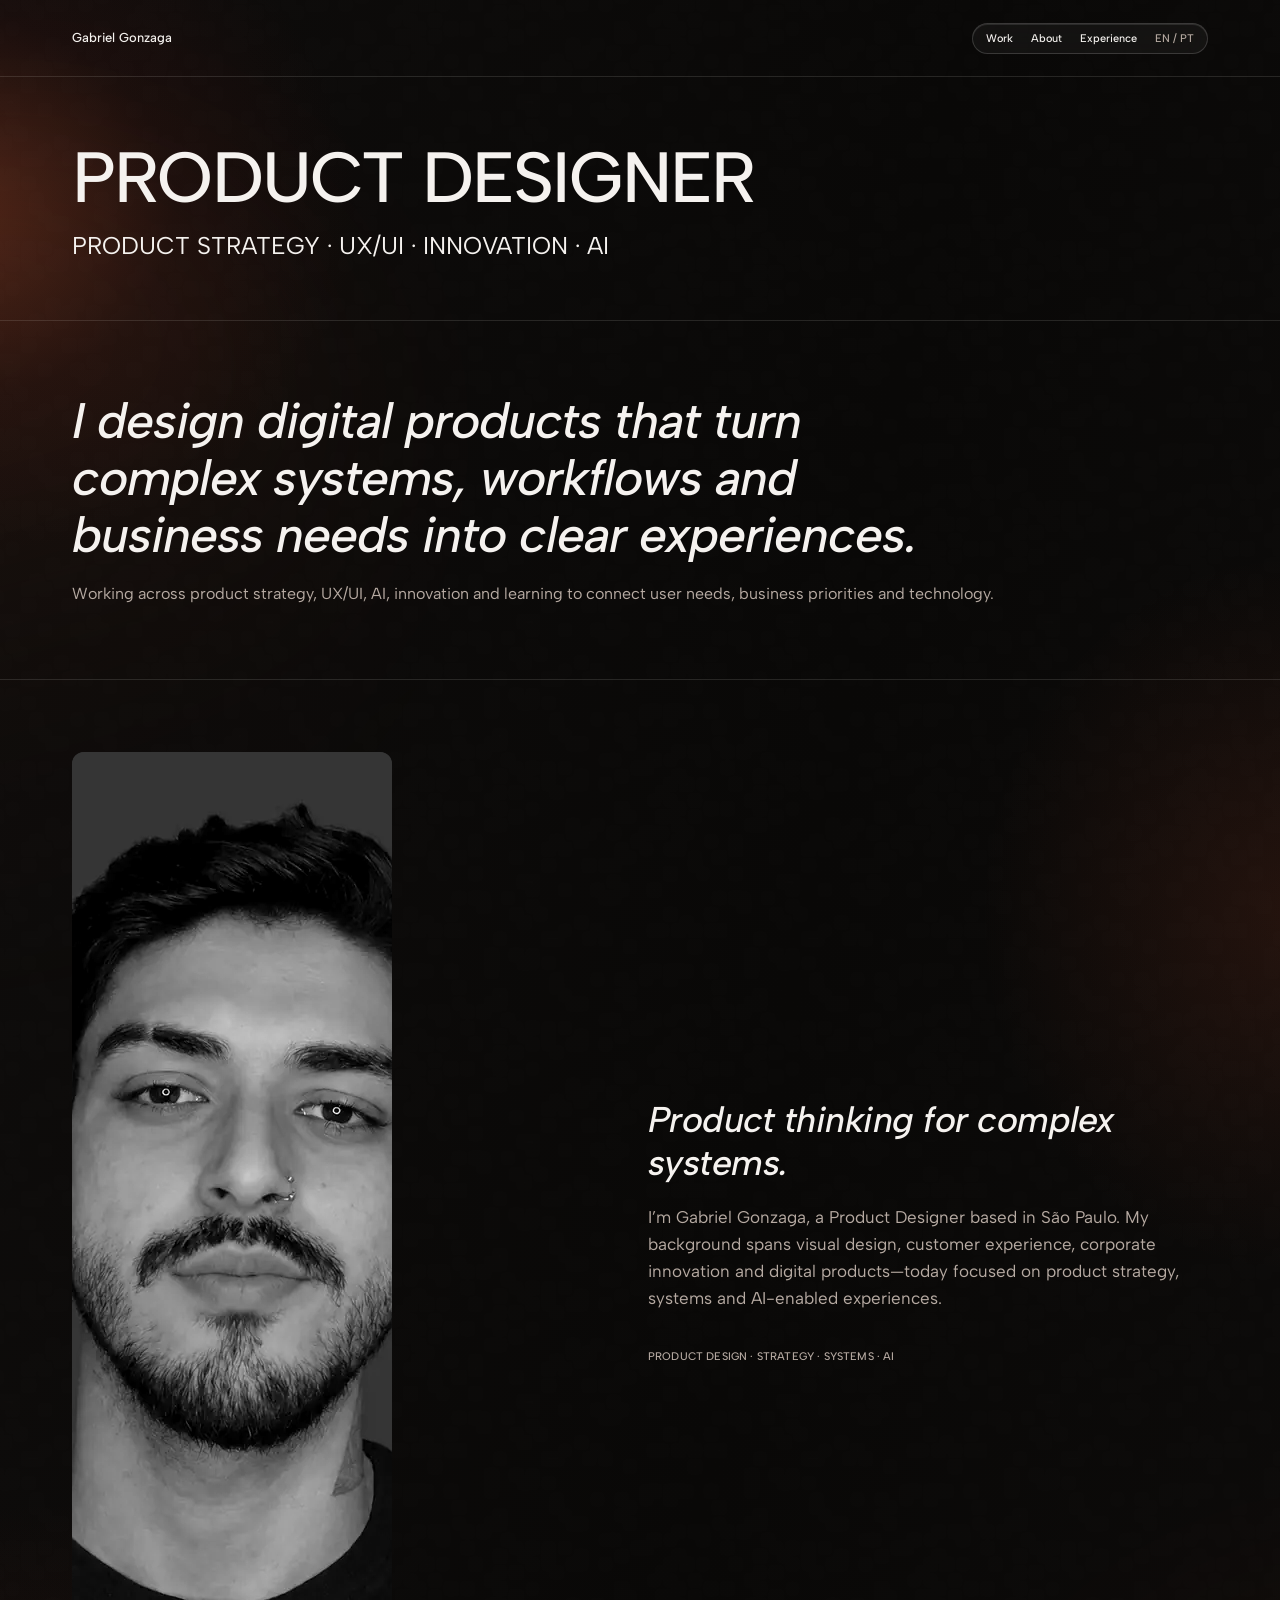
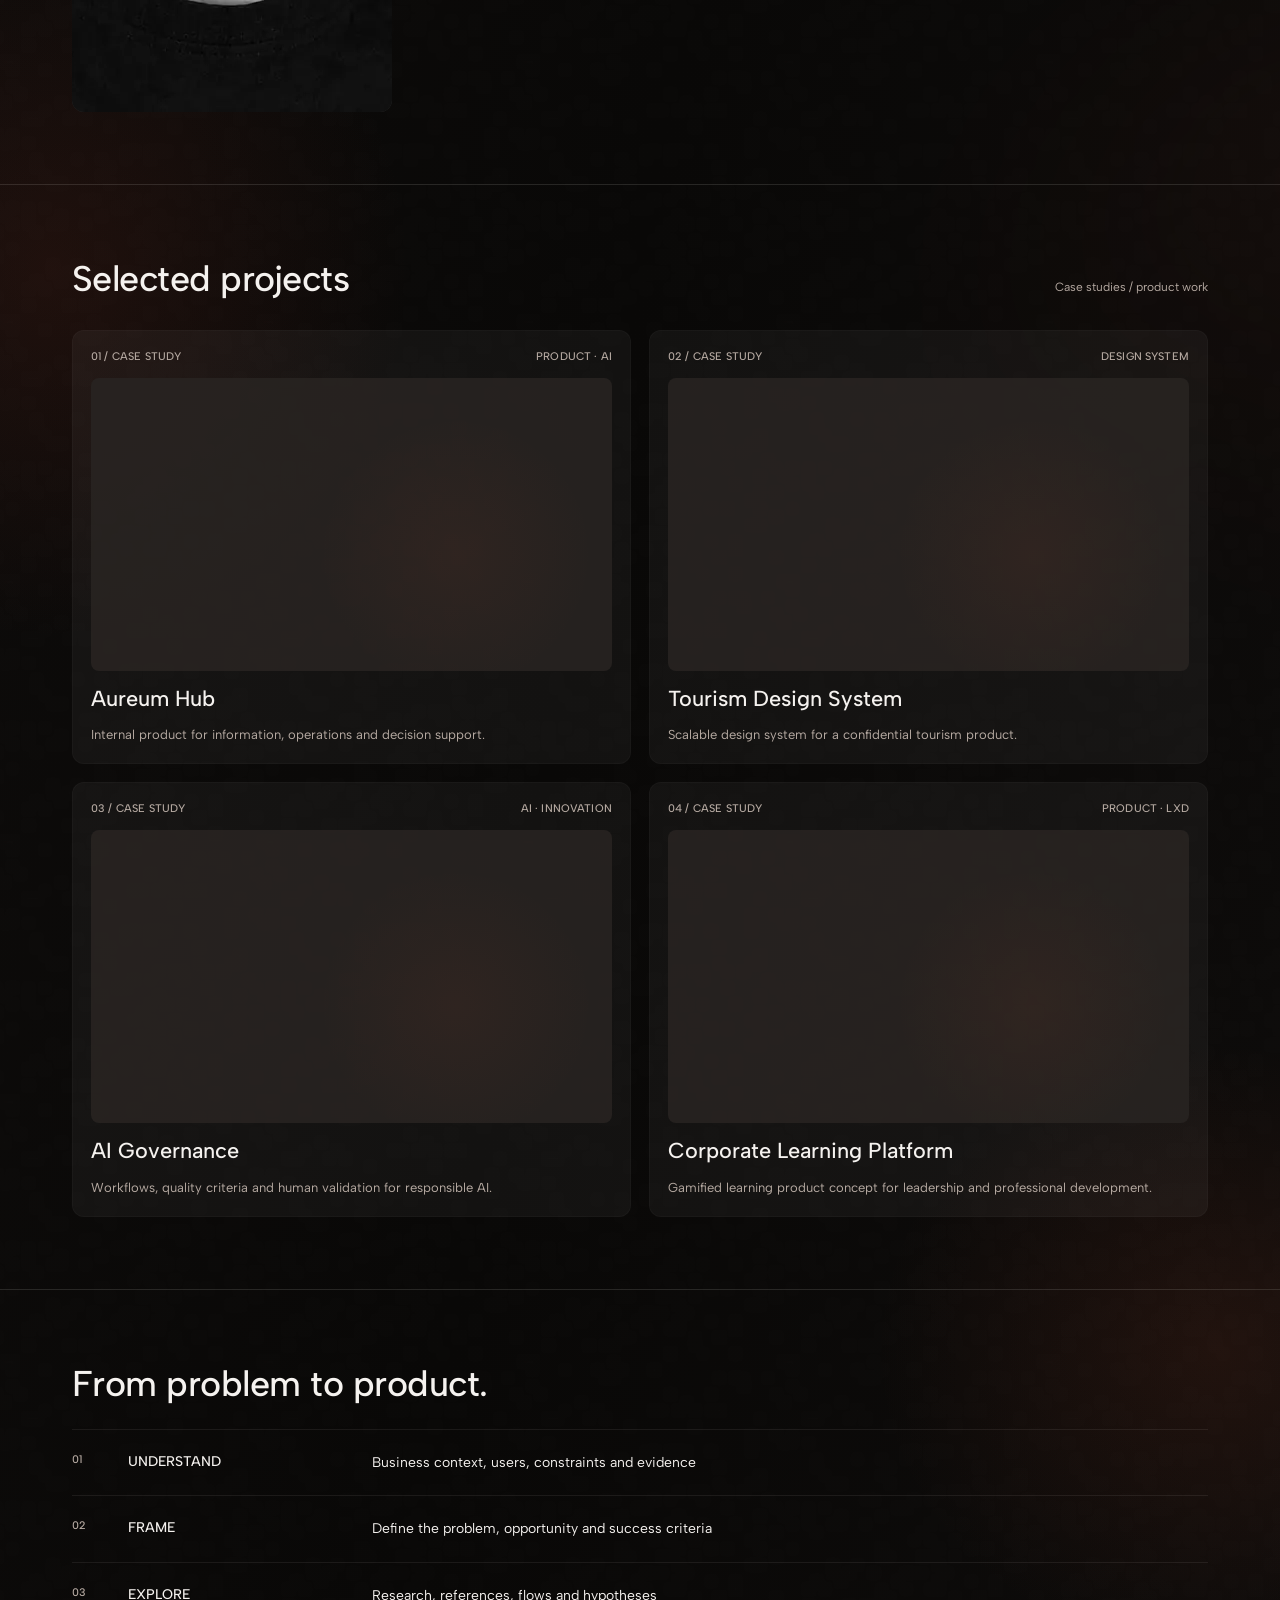
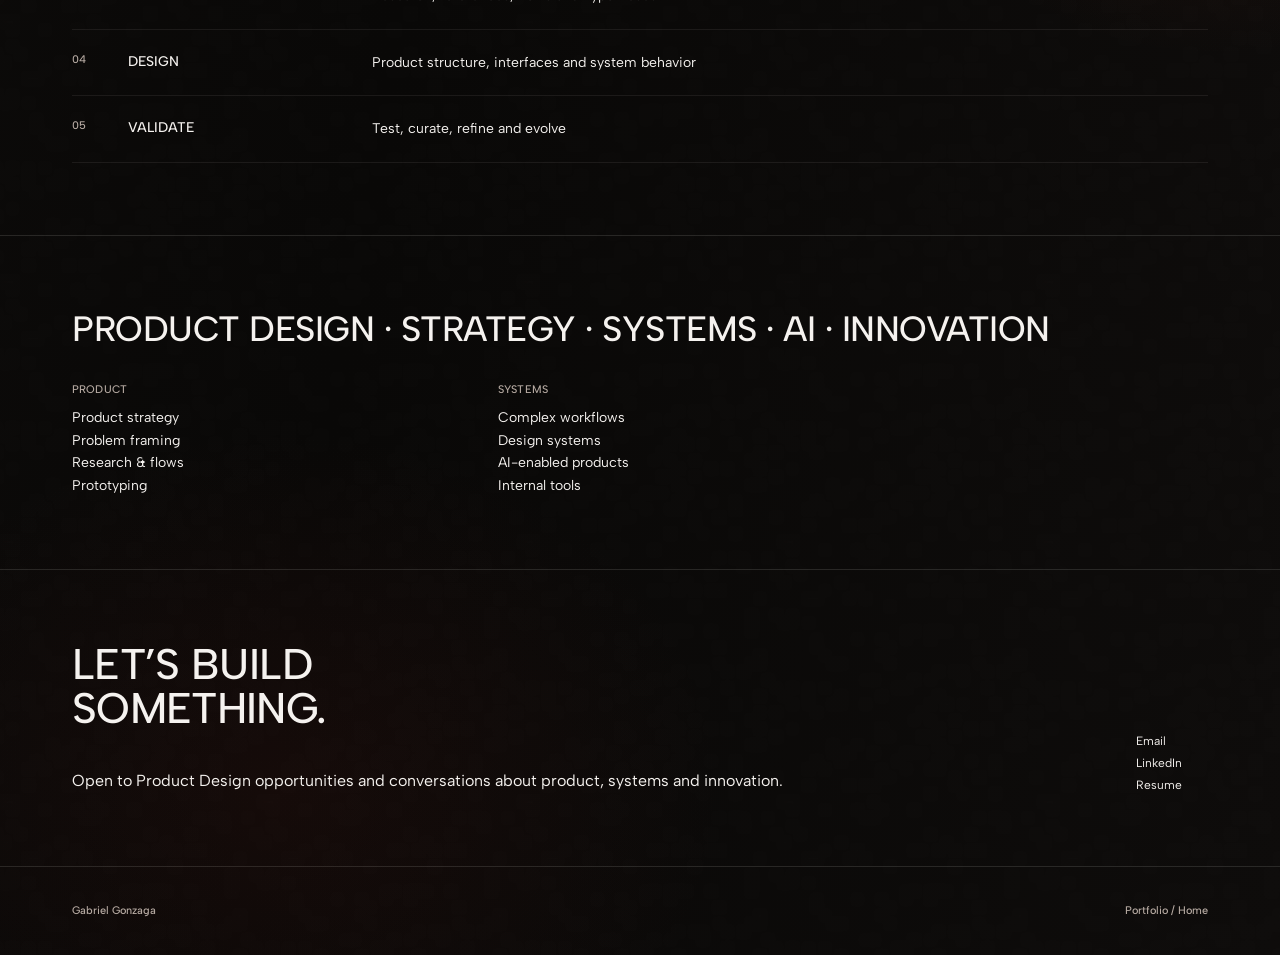
==== index.html @ e4f042c2 "fix: use canonical portrait asset on home" ====
<!doctype html>
<html lang="en">
<head>
  <meta charset="utf-8">
  <meta name="viewport" content="width=device-width, initial-scale=1">
  <meta name="description" content="Gabriel Gonzaga — Product Designer focused on product strategy, complex systems, AI-enabled experiences and innovation.">
  <meta name="theme-color" content="#171412">
  <title>Gabriel Gonzaga — Product Designer</title>
  <link rel="stylesheet" href="assets/styles.css">
  <script src="assets/main.js" defer></script>
</head>
<body data-root="./" data-page="Home">
<a class="skip-link" href="#main">Skip to content</a>
<div class="page" data-atmosphere="home">
  <div class="atmosphere" aria-hidden="true"></div>
  <div data-site-header></div>
  <main id="main">
    <section class="section">
      <div class="section-inner hero">
        <h1 class="display">PRODUCT DESIGNER</h1>
        <p class="hero-subtitle">PRODUCT STRATEGY · UX/UI · INNOVATION · AI</p>
      </div>
    </section>
    <section class="section">
      <div class="section-inner">
        <p class="statement">I design digital products that turn complex systems, workflows and business needs into clear experiences.</p>
        <p class="statement-support">Working across product strategy, UX/UI, AI, innovation and learning to connect user needs, business priorities and technology.</p>
      </div>
    </section>
    <section class="section">
      <div class="section-inner profile-grid">
        <img class="profile-photo" src="assets/portrait.webp" alt="Portrait of Gabriel Gonzaga" width="960" height="960" loading="lazy" decoding="async">
        <div class="profile-copy">
          <h2 class="section-title italic">Product thinking for complex systems.</h2>
          <p class="body-large">I’m Gabriel Gonzaga, a Product Designer based in São Paulo. My background spans visual design, customer experience, corporate innovation and digital products—today focused on product strategy, systems and AI-enabled experiences.</p>
          <p class="label-line">PRODUCT DESIGN · STRATEGY · SYSTEMS · AI</p>
        </div>
      </div>
    </section>
    <section class="section">
      <div class="section-inner">
        <div class="section-heading-row">
          <h2 class="section-title">Selected projects</h2>
          <span class="section-note">Case studies / product work</span>
        </div>
        <div class="project-grid">
          <a class="project-card" href="work/aureum-hub/">
            <div class="card-top"><span class="card-meta">01 / CASE STUDY</span><span class="card-meta">PRODUCT · AI</span></div>
            <div class="project-visual" aria-hidden="true"></div>
            <h3>Aureum Hub</h3><p>Internal product for information, operations and decision support.</p>
          </a>
          <article class="project-card">
            <div class="card-top"><span class="card-meta">02 / CASE STUDY</span><span class="card-meta">DESIGN SYSTEM</span></div>
            <div class="project-visual" aria-hidden="true"></div>
            <h3>Tourism Design System</h3><p>Scalable design system for a confidential tourism product.</p>
          </article>
          <article class="project-card">
            <div class="card-top"><span class="card-meta">03 / CASE STUDY</span><span class="card-meta">AI · INNOVATION</span></div>
            <div class="project-visual" aria-hidden="true"></div>
            <h3>AI Governance</h3><p>Workflows, quality criteria and human validation for responsible AI.</p>
          </article>
          <article class="project-card">
            <div class="card-top"><span class="card-meta">04 / CASE STUDY</span><span class="card-meta">PRODUCT · LXD</span></div>
            <div class="project-visual" aria-hidden="true"></div>
            <h3>Corporate Learning Platform</h3><p>Gamified learning product concept for leadership and professional development.</p>
          </article>
        </div>
      </div>
    </section>
    <section class="section">
      <div class="section-inner">
        <h2 class="section-title">From problem to product.</h2>
        <div class="process-list">
          <div class="process-row"><span class="step-number">01</span><strong class="step-title">UNDERSTAND</strong><span class="step-copy">Business context, users, constraints and evidence</span></div>
          <div class="process-row"><span class="step-number">02</span><strong class="step-title">FRAME</strong><span class="step-copy">Define the problem, opportunity and success criteria</span></div>
          <div class="process-row"><span class="step-number">03</span><strong class="step-title">EXPLORE</strong><span class="step-copy">Research, references, flows and hypotheses</span></div>
          <div class="process-row"><span class="step-number">04</span><strong class="step-title">DESIGN</strong><span class="step-copy">Product structure, interfaces and system behavior</span></div>
          <div class="process-row"><span class="step-number">05</span><strong class="step-title">VALIDATE</strong><span class="step-copy">Test, curate, refine and evolve</span></div>
        </div>
      </div>
    </section>
    <section class="section">
      <div class="section-inner">
        <h2 class="capability-title">PRODUCT DESIGN · STRATEGY · SYSTEMS · AI · INNOVATION</h2>
        <div class="capabilities simple" style="margin-top:32px">
          <div><div class="cap-label">PRODUCT</div><ul class="capability-list"><li>Product strategy</li><li>Problem framing</li><li>Research & flows</li><li>Prototyping</li></ul></div>
          <div><div class="cap-label">SYSTEMS</div><ul class="capability-list"><li>Complex workflows</li><li>Design systems</li><li>AI-enabled products</li><li>Internal tools</li></ul></div>
        </div>
      </div>
    </section>
    <section class="section">
      <div class="section-inner contact-grid">
        <div><h2 class="contact-title">LET’S BUILD<br>SOMETHING.</h2><p class="contact-copy">Open to Product Design opportunities and conversations about product, systems and innovation.</p></div>
        <div class="contact-links" aria-label="Contact links pending final URLs"><span class="pending-link">Email</span><span class="pending-link">LinkedIn</span><span class="pending-link">Resume</span></div>
      </div>
    </section>
  </main>
  <div data-site-footer></div>
</div>
</body>
</html>
---- assets/styles.css ----
@import url('https://fonts.googleapis.com/css2?family=Albert+Sans:ital,wght@0,400;0,500;1,500&display=swap');

:root {
  color-scheme: dark;
  --bg: #0d0b0a;
  --bg-soft: #171412;
  --surface: rgba(248,248,248,.045);
  --surface-strong: #211e1c;
  --text: #f5f2ef;
  --muted: #b6aaa2;
  --muted-soft: #91877f;
  --line: rgba(245,242,239,.12);
  --line-soft: rgba(245,242,239,.075);
  --glass-fill: rgba(248,248,248,.055);
  --glass-border: rgba(255,255,255,.16);
  --copper: #d95832;
  --copper-deep: #6a2019;
  --orange: #ff7a3d;
  --content: 1296px;
  --gutter: 72px;
  --section: 72px;
  --header-height: 76px;
  --radius-sm: 8px;
  --radius-md: 12px;
  --radius-lg: 16px;
  --radius-xl: 20px;
  --display: clamp(56px,5.55vw,80px);
  --case-title: clamp(48px,4.45vw,64px);
  --h2: clamp(34px,2.8vw,40px);
  --h3: clamp(21px,1.7vw,24px);
  --statement: clamp(40px,3.9vw,56px);
  --lead: clamp(18px,1.55vw,22px);
  --body-lg: clamp(17px,1.3vw,18px);
  --body: 16px;
  --shadow-glass: 0 14px 42px -24px rgba(0,0,0,.72), inset 0 1px 0 rgba(255,255,255,.10);
}

* { box-sizing: border-box; }
html { scroll-behavior: smooth; background: var(--bg); scrollbar-width: thin; scrollbar-color: rgba(182,170,162,.42) #0b0908; }
*::-webkit-scrollbar { width: 9px; height: 9px; }
*::-webkit-scrollbar-track { background: #0b0908; }
*::-webkit-scrollbar-thumb { background: rgba(182,170,162,.34); border: 2px solid #0b0908; border-radius: 999px; }
*::-webkit-scrollbar-thumb:hover { background: rgba(245,242,239,.50); }
body { margin: 0; min-width: 320px; background: var(--bg); color: var(--text); font-family: 'Albert Sans', Inter, ui-sans-serif, system-ui, -apple-system, BlinkMacSystemFont, 'Segoe UI', sans-serif; font-size: var(--body); line-height: 1.55; -webkit-font-smoothing: antialiased; text-rendering: optimizeLegibility; }
body.menu-open { overflow: hidden; }
a { color: inherit; text-decoration: none; }
button, input { font: inherit; }
button { color: inherit; }
img { display: block; max-width: 100%; }
p, h1, h2, h3, h4, ul { margin: 0; }
:focus-visible { outline: 2px solid var(--orange); outline-offset: 4px; }
::selection { background: rgba(255,122,61,.26); color: var(--text); }
[hidden] { display: none !important; }

.page { position: relative; min-height: 100vh; overflow: clip; isolation: isolate; background: linear-gradient(180deg,rgba(18,14,12,.14),rgba(8,7,6,.04)); }
.page::after { content: ''; position: absolute; inset: 0; z-index: -1; pointer-events: none; background: url('./micro-grain.png') repeat; background-size: 260px 260px; opacity: .035; mix-blend-mode: screen; }
.atmosphere { position: absolute; inset: 0; z-index: -2; pointer-events: none; overflow: hidden; background:
  radial-gradient(ellipse 42% 11% at -4% 5%, rgba(217,88,50,.30), rgba(106,32,25,.13) 42%, transparent 76%),
  radial-gradient(ellipse 34% 12% at 101% 22%, rgba(217,88,50,.12), transparent 72%),
  radial-gradient(ellipse 38% 12% at 4% 45%, rgba(166,59,38,.13), transparent 74%),
  radial-gradient(ellipse 36% 10% at 95% 71%, rgba(217,88,50,.10), transparent 74%),
  radial-gradient(ellipse 44% 11% at 22% 96%, rgba(106,32,25,.13), transparent 78%),
  linear-gradient(100deg,#0e0c0b 0%,#090807 48%,#0e0c0b 100%); }
.atmosphere::before, .atmosphere::after { content: ''; position: absolute; width: min(58vw,860px); height: 820px; border-radius: 58% 42% 64% 36% / 42% 54% 46% 58%; filter: blur(110px); opacity: .30; }
.atmosphere::before { left: -30vw; top: 4%; transform: rotate(20deg); background: linear-gradient(145deg,rgba(255,122,61,.38),rgba(106,32,25,.04) 66%); }
.atmosphere::after { right: -34vw; top: 39%; transform: rotate(-16deg); background: linear-gradient(215deg,rgba(217,88,50,.24),rgba(106,32,25,0) 68%); }
.page[data-atmosphere='work'] .atmosphere { background:
  radial-gradient(ellipse 44% 10% at -5% 4%, rgba(217,88,50,.30), transparent 74%),
  radial-gradient(ellipse 38% 11% at 100% 39%, rgba(217,88,50,.12), transparent 75%),
  radial-gradient(ellipse 35% 9% at 5% 72%, rgba(106,32,25,.14), transparent 75%),
  linear-gradient(100deg,#0f0d0c,#090807 49%,#0e0c0b); }
.page[data-atmosphere='case'] .atmosphere { background:
  radial-gradient(ellipse 46% 9% at -4% 3%, rgba(217,88,50,.31), transparent 72%),
  radial-gradient(ellipse 36% 12% at 94% 28%, rgba(255,122,61,.12), transparent 73%),
  radial-gradient(ellipse 44% 10% at 3% 67%, rgba(106,32,25,.12), transparent 76%),
  linear-gradient(100deg,#0f0c0a,#080706 50%,#0e0c0b); }
.page[data-atmosphere='about'] .atmosphere { background:
  radial-gradient(ellipse 42% 12% at -4% 6%, rgba(217,88,50,.25), transparent 72%),
  radial-gradient(ellipse 42% 14% at 100% 47%, rgba(106,32,25,.12), transparent 75%),
  linear-gradient(100deg,#0f0d0b,#090807 51%,#0e0c0b); }
.page[data-atmosphere='experience'] .atmosphere { background:
  radial-gradient(ellipse 40% 12% at -5% 7%, rgba(217,88,50,.22), transparent 74%),
  radial-gradient(ellipse 36% 12% at 100% 58%, rgba(106,32,25,.11), transparent 76%),
  linear-gradient(100deg,#0e0c0b,#090807 50%,#0e0c0b); }

.skip-link { position: fixed; left: 16px; top: 12px; z-index: 100; padding: 10px 14px; background: var(--text); color: var(--bg); border-radius: 8px; transform: translateY(-150%); }
.skip-link:focus { transform: none; }
.site-header, .site-footer { position: relative; z-index: 20; }
.site-header { min-height: var(--header-height); border-bottom: 1px solid var(--line); }
.header-inner, .footer-inner { width: min(calc(100% - (var(--gutter) * 2)), var(--content)); min-height: inherit; margin-inline: auto; display: flex; align-items: center; justify-content: space-between; gap: 24px; }
.brand { font-size: 13px; line-height: 18px; font-weight: 500; white-space: nowrap; }
.footer-label { color: var(--muted); font-size: 11px; line-height: 16px; font-weight: 500; white-space: nowrap; }
.desktop-nav { display: flex; align-items: center; gap: 18px; padding: 7px 13px; border: 1px solid var(--glass-border); border-radius: 18px; background: rgba(248,248,248,.045); backdrop-filter: blur(18px); -webkit-backdrop-filter: blur(18px); box-shadow: var(--shadow-glass); }
.desktop-nav a, .desktop-nav span { font-size: 11px; line-height: 15px; font-weight: 500; }
.desktop-nav a { transition: opacity .18s ease; }
.desktop-nav a:hover { opacity: .66; }
.locale { color: var(--muted); cursor: default; }
.mobile-menu-button, .mobile-panel { display: none; }

.section { position: relative; border-bottom: 1px solid var(--line); }
.section-inner { width: min(calc(100% - (var(--gutter) * 2)), var(--content)); margin-inline: auto; padding-block: var(--section); }
.section-inner.compact { padding-block: 56px; }
.hero { padding-top: 64px; padding-bottom: 58px; }
.kicker, .eyebrow, .meta-label, .card-meta, .cap-label, .step-number, .work-index { color: var(--muted); font-size: 11px; line-height: 15px; font-weight: 500; text-transform: uppercase; letter-spacing: .015em; }
.eyebrow { font-size: 12px; line-height: 16px; }
.display, .page-title { font-size: var(--display); line-height: 1.05; font-weight: 500; letter-spacing: -.025em; }
.case-title { font-size: var(--case-title); line-height: 1.1; font-weight: 500; letter-spacing: -.018em; }
.hero-subtitle { margin-top: 14px; font-size: clamp(18px,1.9vw,28px); line-height: 1.34; font-weight: 400; }
.hero-copy { margin-top: 14px; max-width: 1000px; color: var(--muted); font-size: var(--lead); line-height: 1.5; }
.statement { max-width: 1120px; font-size: var(--statement); line-height: 1.14; font-weight: 500; font-style: italic; letter-spacing: -.02em; text-wrap: balance; }
.statement-support { margin-top: 18px; max-width: 1040px; color: var(--muted); font-size: 16px; line-height: 1.55; }
.section-title { font-size: var(--h2); line-height: 1.2; font-weight: 500; letter-spacing: -.014em; }
.section-title.italic { font-style: italic; }
.body-large { color: var(--muted); font-size: var(--body-lg); line-height: 1.58; }
.muted { color: var(--muted); }
.label-line { margin-top: 18px; color: var(--muted); font-size: 11px; line-height: 16px; font-weight: 500; text-transform: uppercase; letter-spacing: .015em; }

.profile-grid { display: grid; grid-template-columns: 320px minmax(0,560px); justify-content: space-between; gap: 64px; align-items: center; }
.profile-photo { width: 320px; max-width: 100%; aspect-ratio: 6 / 7; object-fit: cover; object-position: 50% 42%; border-radius: 12px; filter: grayscale(1) contrast(1.025); background: #303034; }
.profile-copy { display: grid; gap: 20px; max-width: 560px; }
.profile-name { font-size: var(--h2); line-height: 1.2; font-weight: 500; }
.profile-role { font-size: var(--lead); line-height: 1.45; }

.section-heading-row { display: flex; align-items: baseline; justify-content: space-between; gap: 24px; margin-bottom: 30px; }
.section-note { color: var(--muted); font-size: 12px; line-height: 16px; }
.project-grid { display: grid; grid-template-columns: repeat(2,minmax(0,1fr)); gap: 18px; }
.project-card { min-width: 0; padding: 18px; border-radius: 12px; background: rgba(248,248,248,.042); border: 1px solid rgba(255,255,255,.025); display: flex; flex-direction: column; gap: 13px; }
a.project-card { transition: background .18s ease,border-color .18s ease,transform .18s ease; }
a.project-card:hover { transform: translateY(-2px); border-color: rgba(255,255,255,.08); background: rgba(248,248,248,.055); }
.card-top { display: flex; justify-content: space-between; gap: 16px; min-height: 16px; }
.project-visual { aspect-ratio: 16 / 9; border-radius: 8px; background: rgba(40,36,33,.88); position: relative; overflow: hidden; }
.project-visual::after { content: ''; position: absolute; inset: 0; background: radial-gradient(circle at 70% 60%,rgba(217,88,50,.055),transparent 34%); }
.project-card h3 { font-size: var(--h3); line-height: 1.3; font-weight: 500; }
.project-card p { color: var(--muted); font-size: 13px; line-height: 1.55; }

.process-list { margin-top: 24px; border-top: 1px solid var(--line-soft); }
.process-row { display: grid; grid-template-columns: 32px 220px minmax(0,1fr); gap: 24px; align-items: start; padding: 22px 0; border-bottom: 1px solid var(--line-soft); }
.step-title { font-size: 14px; line-height: 20px; font-weight: 500; text-transform: uppercase; }
.step-copy { color: var(--text); font-size: 14px; line-height: 1.55; }

.capability-title { max-width: 1040px; font-size: clamp(28px,2.75vw,40px); line-height: 1.2; font-weight: 500; text-transform: uppercase; letter-spacing: -.014em; }
.capabilities { display: grid; grid-template-columns: repeat(3,minmax(0,1fr)); gap: 32px; padding: 24px; border-radius: 12px; background: rgba(248,248,248,.045); }
.capabilities.simple { grid-template-columns: repeat(2,minmax(0,1fr)); max-width: 820px; padding: 0; background: transparent; }
.capability-list { margin-top: 10px; list-style: none; padding: 0; color: var(--text); font-size: 14px; line-height: 1.6; }

.contact-grid { display: grid; grid-template-columns: minmax(0,1fr) auto; gap: 48px; align-items: end; }
.contact-title { max-width: 440px; font-size: clamp(38px,3.35vw,48px); line-height: 1.04; font-weight: 500; text-transform: uppercase; letter-spacing: -.015em; }
.contact-copy { margin-top: 38px; max-width: 850px; font-size: 16px; line-height: 1.55; }
.contact-links { display: grid; gap: 5px; min-width: 72px; font-size: 12px; line-height: 17px; }
.pending-link { color: var(--text); }

.filter-row { display: flex; flex-wrap: wrap; gap: 8px; margin-top: 22px; }
.filter-chip { min-width: 56px; min-height: 44px; padding: 10px 14px; border: 1px solid var(--glass-border); border-radius: 999px; background: rgba(248,248,248,.045); color: var(--text); box-shadow: inset 0 1px 0 rgba(255,255,255,.08); cursor: pointer; font-size: 13px; line-height: 18px; font-weight: 500; transition: background .18s ease,border-color .18s ease; }
.filter-chip[aria-pressed='true'] { background: rgba(217,88,50,.13); border-color: rgba(255,122,61,.34); }
.filter-chip:hover { background: rgba(248,248,248,.075); }

.more-work { margin-top: 4px; }
.work-row { display: grid; grid-template-columns: 44px minmax(220px,1.4fr) minmax(180px,.8fr) 70px; gap: 24px; align-items: center; padding: 22px 0; border-bottom: 1px solid var(--line-soft); }
.work-title { font-size: clamp(18px,1.6vw,22px); line-height: 1.32; font-weight: 500; }
.work-meta, .work-year { color: var(--muted); font-size: 13px; line-height: 18px; }
.work-year { text-align: right; }

.glass { background: rgba(248,248,248,.055); border: 1px solid var(--glass-border); backdrop-filter: blur(18px); -webkit-backdrop-filter: blur(18px); box-shadow: var(--shadow-glass); }
.case-meta { display: grid; grid-template-columns: repeat(4,minmax(0,1fr)); margin-top: 18px; overflow: hidden; border-radius: 16px; }
.case-meta-item { min-width: 0; padding: 12px 16px; border-right: 1px solid rgba(255,255,255,.12); }
.case-meta-item:last-child { border-right: 0; }
.meta-value { margin-top: 7px; font-size: 15px; line-height: 21px; }
.two-columns { display: grid; grid-template-columns: repeat(2,minmax(0,1fr)); gap: 52px; }
.info-block { display: grid; gap: 12px; align-content: start; }
.info-block h3 { font-size: 16px; line-height: 22px; font-weight: 500; }
.info-block p { color: var(--muted); font-size: 16px; line-height: 1.58; }

.product-scene { height: 440px; position: relative; overflow: hidden; border: 1px solid rgba(255,255,255,.07); border-radius: 20px; background: linear-gradient(135deg,rgba(31,27,24,.72),rgba(14,12,11,.78)); }
.product-scene::before { content: ''; position: absolute; inset: 0; background: radial-gradient(circle at 56% 55%,rgba(217,88,50,.15),transparent 29%); }
.product-scene-title { position: absolute; left: 7%; top: 17%; color: rgba(245,242,239,.045); font-size: clamp(80px,13.5vw,196px); line-height: 1; font-weight: 500; white-space: nowrap; }
.product-scene-label { position: absolute; left: 28px; top: 24px; }
.product-device { position: absolute; width: 47%; max-width: 610px; height: 346px; left: 50%; top: 50%; transform: translate(-50%,-50%); padding: 16px; border: 1px solid rgba(255,255,255,.18); border-radius: 28px; background: rgba(10,9,8,.92); box-shadow: 0 26px 48px -18px rgba(0,0,0,.65); }
.product-screen { width: 100%; height: 100%; display: grid; place-items: center; border-radius: 20px; color: rgba(245,242,239,.48); font-size: 12px; background: radial-gradient(circle at 66% 60%,rgba(255,106,26,.20),rgba(200,93,46,.07) 25%,transparent 52%),#211f1e; }
.insight { position: absolute; width: 220px; min-height: 104px; padding: 15px 17px; border-radius: 18px; }
.insight p { margin-top: 9px; color: rgba(245,242,239,.88); font-size: 12px; line-height: 17px; }
.insight.problem { left: 20px; top: 80px; }
.insight.outcome { right: 20px; top: 72px; }
.insight.decision { right: 66px; bottom: 34px; }

.solution-visuals { display: grid; grid-template-columns: repeat(2,minmax(0,1fr)); gap: 18px; margin-top: 24px; }
.solution-placeholder { min-height: 360px; display: grid; place-items: center; border-radius: 8px; background: #211f1e; color: var(--muted); font-size: 12px; line-height: 16px; font-weight: 500; text-transform: uppercase; }
.solution-copy { margin-top: 22px; max-width: 1040px; color: var(--muted); font-size: 16px; line-height: 1.58; }
.next-project { display: grid; gap: 14px; }
.next-project h2 { font-size: var(--h2); line-height: 1.2; font-weight: 500; font-style: italic; }

.principles-panel { margin-top: 28px; display: grid; grid-template-columns: repeat(3,minmax(0,1fr)); overflow: hidden; border: 1px solid rgba(255,255,255,.055); border-radius: 12px; background: rgba(248,248,248,.045); }
.principle { min-height: 236px; padding: 22px; border-right: 1px solid rgba(255,255,255,.065); }
.principle:last-child { border-right: 0; }
.principle h3 { margin-top: 14px; font-size: var(--h3); line-height: 1.32; font-weight: 500; }
.principle p { margin-top: 14px; color: var(--muted); font-size: 15px; line-height: 1.55; }

.timeline { margin-top: 22px; }
.timeline-row { display: grid; grid-template-columns: 190px 390px minmax(0,1fr); gap: 36px; min-height: 188px; padding: 24px 0; align-items: start; border-bottom: 1px solid var(--line-soft); }
.timeline-role h3 { font-size: 22px; line-height: 30px; font-weight: 500; }
.timeline-role p { margin-top: 6px; font-size: 16px; line-height: 23px; }
.timeline-copy { color: var(--muted); font-size: 16px; line-height: 1.58; }
.education-grid { margin-top: 24px; display: grid; grid-template-columns: repeat(2,minmax(0,1fr)); gap: 52px; }
.education-block { display: grid; gap: 14px; }
.education-block h3 { font-size: 16px; line-height: 22px; font-weight: 500; }
.education-block p { color: var(--muted); font-size: 18px; line-height: 1.5; }
.resume-cta { display: grid; gap: 14px; }
.resume-cta h2 { font-size: var(--h2); line-height: 1.2; font-style: italic; font-weight: 500; }
.site-footer { min-height: 88px; }

@media (max-width: 1199px) {
  :root { --gutter: 48px; --section: 64px; --display: 56px; --case-title: 52px; --h2: 34px; --statement: 40px; }
  .profile-grid { grid-template-columns: 300px minmax(0,1fr); gap: 72px; }
  .profile-photo { width: 300px; }
  .timeline-row { grid-template-columns: 160px minmax(260px,.9fr) minmax(0,1.1fr); gap: 28px; }
  .product-device { width: 44%; }
  .insight { width: 168px; }
}

@media (max-width: 767px) {
  :root { --gutter: 20px; --section: 48px; --header-height: 68px; --display: 40px; --case-title: 38px; --h2: 28px; --h3: 20px; --statement: 30px; --lead: 18px; }
  .desktop-nav { display: none; }
  .mobile-menu-button { display: inline-flex; min-width: 60px; min-height: 44px; align-items: center; justify-content: center; padding: 0 14px; border: 1px solid var(--glass-border); border-radius: 18px; background: rgba(248,248,248,.05); backdrop-filter: blur(16px); -webkit-backdrop-filter: blur(16px); box-shadow: var(--shadow-glass); font-size: 12px; line-height: 16px; font-weight: 500; cursor: pointer; }
  .mobile-panel { position: fixed; inset: 68px 0 auto; z-index: 30; padding: 12px 20px 20px; background: rgba(10,9,8,.96); border-bottom: 1px solid var(--line); backdrop-filter: blur(20px); -webkit-backdrop-filter: blur(20px); }
  .mobile-panel[hidden] { display: none; }
  .mobile-panel:not([hidden]) { display: block; }
  .mobile-panel nav { display: grid; }
  .mobile-panel a, .mobile-panel .locale { min-height: 50px; display: flex; align-items: center; border-bottom: 1px solid var(--line-soft); font-size: 16px; }
  .header-inner, .footer-inner, .section-inner { width: min(calc(100% - 40px),var(--content)); }
  .hero { padding-top: 42px; padding-bottom: 44px; }
  .section-inner.compact { padding-block: 44px; }
  .display, .page-title { line-height: 46px; }
  .case-title { line-height: 44px; }
  .hero-subtitle { margin-top: 12px; font-size: 20px; line-height: 1.35; }
  .hero-copy, .statement-support { font-size: 16px; line-height: 1.5; }
  .statement { line-height: 38px; }
  .section-title { line-height: 34px; }
  .section-heading-row { flex-direction: column; align-items: flex-start; gap: 7px; margin-bottom: 24px; }
  .profile-grid { grid-template-columns: 1fr; gap: 28px; justify-content: stretch; }
  .profile-photo { width: min(100%,350px); justify-self: start; aspect-ratio: 6 / 7; }
  .profile-copy { gap: 18px; max-width: 100%; }
  .profile-role { font-size: 18px; }
  .project-grid { grid-template-columns: 1fr; gap: 14px; }
  .project-card { padding: 14px; gap: 12px; }
  .project-card p { font-size: 13px; }
  .card-top { display: grid; justify-content: start; gap: 2px; }
  .process-row { grid-template-columns: 1fr; gap: 7px; padding: 20px 0; }
  .step-title { font-size: 14px; }
  .step-copy { font-size: 14px; line-height: 1.55; }
  .capability-title { font-size: 24px; line-height: 1.25; }
  .capabilities, .capabilities.simple { grid-template-columns: 1fr; gap: 26px; }
  .capabilities { padding: 20px; }
  .capability-list { font-size: 16px; line-height: 1.55; }
  .contact-grid { grid-template-columns: 1fr; gap: 28px; }
  .contact-title { font-size: 36px; line-height: 1.05; }
  .contact-copy { margin-top: 22px; font-size: 16px; }
  .contact-links { font-size: 12px; }
  .filter-row { flex-wrap: wrap; gap: 8px; margin-top: 20px; }
  .filter-chip { min-width: 52px; min-height: 44px; padding: 9px 12px; font-size: 11px; line-height: 15px; }
  .work-row { grid-template-columns: 1fr; gap: 5px; padding: 22px 0; }
  .work-index { margin-bottom: 5px; }
  .work-year { text-align: left; }
  .case-meta { grid-template-columns: 1fr; border-radius: 14px; }
  .case-meta-item { padding: 12px 14px; border-right: 0; border-bottom: 1px solid rgba(255,255,255,.11); }
  .case-meta-item:last-child { border-bottom: 0; }
  .meta-value { font-size: 14px; line-height: 20px; }
  .two-columns { grid-template-columns: 1fr; gap: 24px; }
  .info-block { gap: 10px; }
  .info-block p { font-size: 14px; line-height: 1.6; }
  .product-scene { height: 620px; border-radius: 14px; }
  .product-scene-title { display: none; }
  .product-scene-label { left: 14px; top: 16px; max-width: 220px; }
  .product-device { width: calc(100% - 28px); height: 180px; max-width: none; left: 14px; top: 68px; transform: none; padding: 9px; border-radius: 18px; }
  .product-screen { border-radius: 12px; font-size: 11px; }
  .insight { left: 14px !important; right: auto !important; width: calc(100% - 28px); min-height: 90px; padding: 13px 14px; border-radius: 12px; }
  .insight.problem { top: 276px; }
  .insight.outcome { top: 374px; }
  .insight.decision { top: 472px; bottom: auto; }
  .insight p { margin-top: 7px; font-size: 12px; line-height: 17px; }
  .solution-visuals { grid-template-columns: 1fr; gap: 12px; }
  .solution-placeholder { min-height: 270px; }
  .solution-copy { font-size: 14px; line-height: 1.58; }
  .principles-panel { grid-template-columns: 1fr; margin-top: 24px; }
  .principle { min-height: 0; padding: 20px; border-right: 0; border-bottom: 1px solid rgba(255,255,255,.065); }
  .principle:last-child { border-bottom: 0; }
  .principle p { font-size: 14px; }
  .timeline-row { grid-template-columns: 1fr; min-height: 0; gap: 8px; padding: 24px 0; }
  .timeline-role h3 { font-size: 20px; line-height: 27px; }
  .timeline-role p, .timeline-copy { font-size: 16px; line-height: 1.5; }
  .education-grid { grid-template-columns: 1fr; gap: 28px; }
  .education-block p { font-size: 16px; line-height: 1.5; }
  .site-footer { min-height: 72px; }
  .footer-label { font-size: 10px; }
  .atmosphere::before { width: 115vw; height: 620px; left: -72vw; filter: blur(88px); opacity: .24; }
  .atmosphere::after { width: 110vw; height: 620px; right: -78vw; filter: blur(90px); opacity: .20; }
}

@media (max-width: 479px) {
  :root { --gutter: 16px; }
  .header-inner, .footer-inner, .section-inner { width: min(calc(100% - 32px),var(--content)); }
  .filter-chip { padding-inline: 11px; }
}

@media (min-width: 1600px) { :root { --gutter: 96px; } }
@media (prefers-reduced-motion: reduce) { *, *::before, *::after { scroll-behavior: auto !important; transition-duration: .01ms !important; animation-duration: .01ms !important; animation-iteration-count: 1 !important; } }
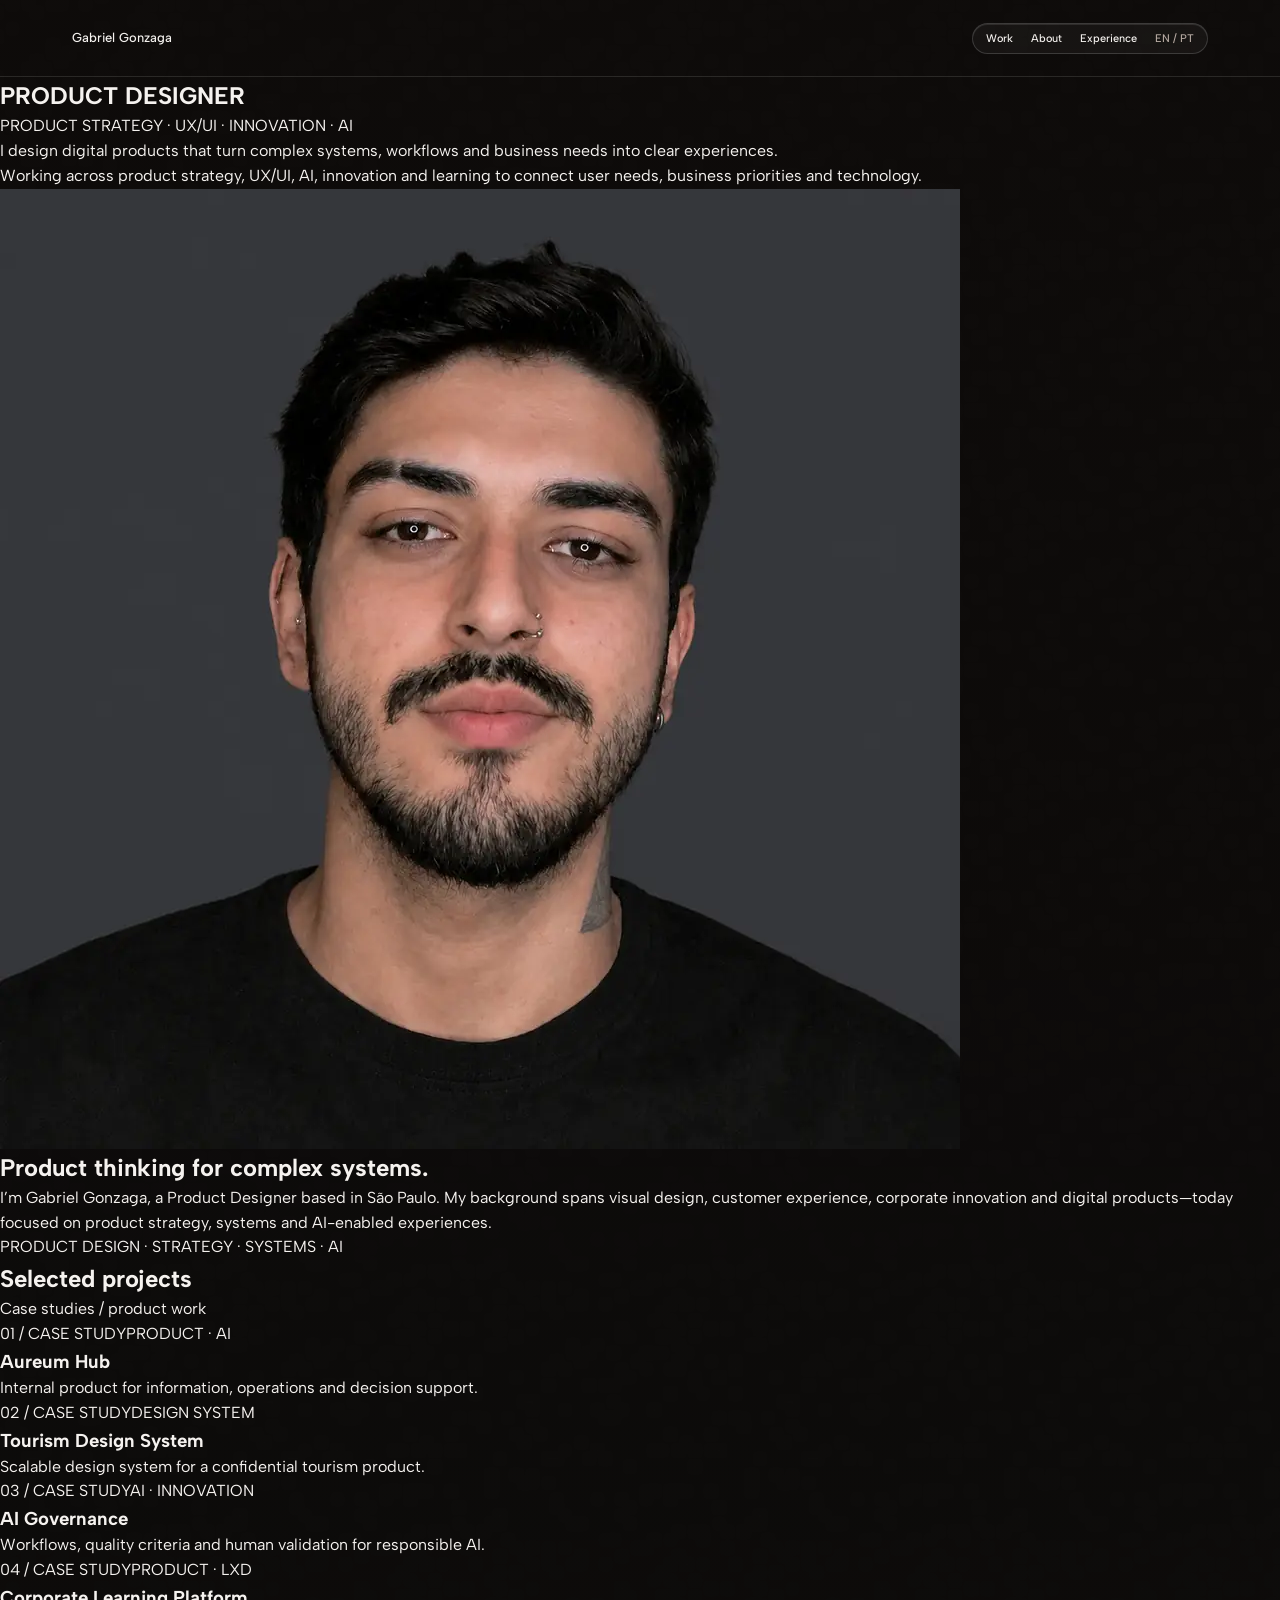
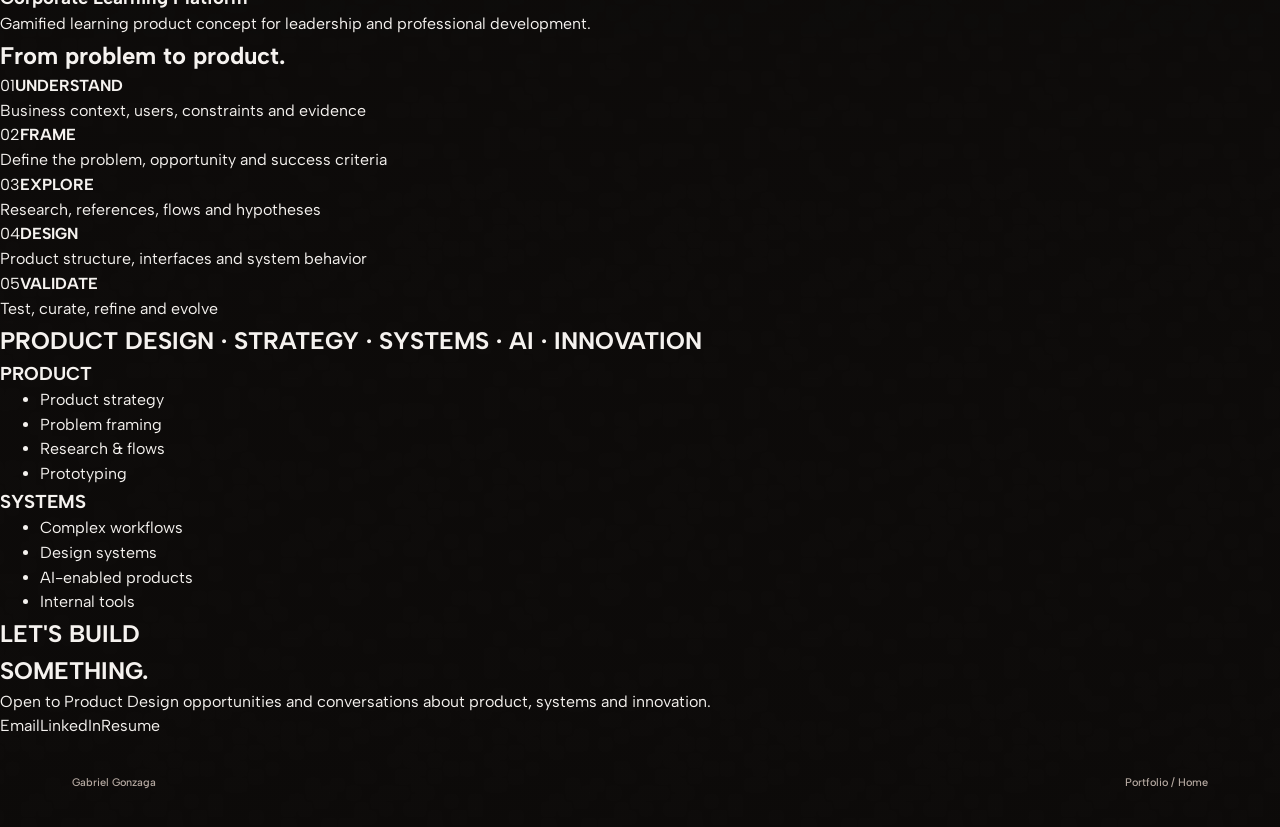
==== commit e6787aea: "Rebuild Home structure from Figma source of truth" ====
--- a/index.html
+++ b/index.html
@@ -7,94 +7,120 @@
   <meta name="theme-color" content="#171412">
   <title>Gabriel Gonzaga — Product Designer</title>
   <link rel="stylesheet" href="assets/styles.css">
+  <link rel="stylesheet" href="assets/home.css">
   <script src="assets/main.js" defer></script>
 </head>
 <body data-root="./" data-page="Home">
 <a class="skip-link" href="#main">Skip to content</a>
-<div class="page" data-atmosphere="home">
-  <div class="atmosphere" aria-hidden="true"></div>
+<div class="page home-page">
+  <div class="home-atmosphere" aria-hidden="true"></div>
   <div data-site-header></div>
-  <main id="main">
-    <section class="section">
-      <div class="section-inner hero">
-        <h1 class="display">PRODUCT DESIGNER</h1>
-        <p class="hero-subtitle">PRODUCT STRATEGY · UX/UI · INNOVATION · AI</p>
+
+  <main id="main" class="home-main">
+    <section class="home-section home-identity">
+      <div class="home-inner home-identity__inner">
+        <h1>PRODUCT DESIGNER</h1>
+        <p>PRODUCT STRATEGY · UX/UI · INNOVATION · AI</p>
       </div>
     </section>
-    <section class="section">
-      <div class="section-inner">
-        <p class="statement">I design digital products that turn complex systems, workflows and business needs into clear experiences.</p>
-        <p class="statement-support">Working across product strategy, UX/UI, AI, innovation and learning to connect user needs, business priorities and technology.</p>
+
+    <section class="home-section home-value">
+      <div class="home-inner home-value__inner">
+        <p class="home-value__statement">I design digital products that turn complex systems, workflows and business needs into clear experiences.</p>
+        <p class="home-value__support">Working across product strategy, UX/UI, AI, innovation and learning to connect user needs, business priorities and technology.</p>
       </div>
     </section>
-    <section class="section">
-      <div class="section-inner profile-grid">
-        <img class="profile-photo" src="assets/portrait.webp" alt="Portrait of Gabriel Gonzaga" width="960" height="960" loading="lazy" decoding="async">
-        <div class="profile-copy">
-          <h2 class="section-title italic">Product thinking for complex systems.</h2>
-          <p class="body-large">I’m Gabriel Gonzaga, a Product Designer based in São Paulo. My background spans visual design, customer experience, corporate innovation and digital products—today focused on product strategy, systems and AI-enabled experiences.</p>
-          <p class="label-line">PRODUCT DESIGN · STRATEGY · SYSTEMS · AI</p>
+
+    <section class="home-section home-about">
+      <div class="home-inner home-about__inner">
+        <div class="home-about__media">
+          <img class="home-about__photo" src="assets/portrait.webp" alt="Portrait of Gabriel Gonzaga" width="960" height="960" loading="eager" decoding="async">
+        </div>
+        <div class="home-about__copy">
+          <h2>Product thinking for complex systems.</h2>
+          <p>I’m Gabriel Gonzaga, a Product Designer based in São Paulo. My background spans visual design, customer experience, corporate innovation and digital products—today focused on product strategy, systems and AI-enabled experiences.</p>
+          <span>PRODUCT DESIGN · STRATEGY · SYSTEMS · AI</span>
         </div>
       </div>
     </section>
-    <section class="section">
-      <div class="section-inner">
-        <div class="section-heading-row">
-          <h2 class="section-title">Selected projects</h2>
-          <span class="section-note">Case studies / product work</span>
+
+    <section class="home-section home-work">
+      <div class="home-inner home-work__inner">
+        <div class="home-work__header">
+          <h2>Selected projects</h2>
+          <p>Case studies / product work</p>
         </div>
-        <div class="project-grid">
-          <a class="project-card" href="work/aureum-hub/">
-            <div class="card-top"><span class="card-meta">01 / CASE STUDY</span><span class="card-meta">PRODUCT · AI</span></div>
-            <div class="project-visual" aria-hidden="true"></div>
-            <h3>Aureum Hub</h3><p>Internal product for information, operations and decision support.</p>
+        <div class="home-projects">
+          <a class="home-project-card" href="work/aureum-hub/">
+            <div class="home-project-card__meta"><span>01 / CASE STUDY</span><span>PRODUCT · AI</span></div>
+            <div class="home-project-card__visual" aria-hidden="true"></div>
+            <h3>Aureum Hub</h3>
+            <p>Internal product for information, operations and decision support.</p>
           </a>
-          <article class="project-card">
-            <div class="card-top"><span class="card-meta">02 / CASE STUDY</span><span class="card-meta">DESIGN SYSTEM</span></div>
-            <div class="project-visual" aria-hidden="true"></div>
-            <h3>Tourism Design System</h3><p>Scalable design system for a confidential tourism product.</p>
+          <article class="home-project-card">
+            <div class="home-project-card__meta"><span>02 / CASE STUDY</span><span>DESIGN SYSTEM</span></div>
+            <div class="home-project-card__visual" aria-hidden="true"></div>
+            <h3>Tourism Design System</h3>
+            <p>Scalable design system for a confidential tourism product.</p>
           </article>
-          <article class="project-card">
-            <div class="card-top"><span class="card-meta">03 / CASE STUDY</span><span class="card-meta">AI · INNOVATION</span></div>
-            <div class="project-visual" aria-hidden="true"></div>
-            <h3>AI Governance</h3><p>Workflows, quality criteria and human validation for responsible AI.</p>
+          <article class="home-project-card">
+            <div class="home-project-card__meta"><span>03 / CASE STUDY</span><span>AI · INNOVATION</span></div>
+            <div class="home-project-card__visual" aria-hidden="true"></div>
+            <h3>AI Governance</h3>
+            <p>Workflows, quality criteria and human validation for responsible AI.</p>
           </article>
-          <article class="project-card">
-            <div class="card-top"><span class="card-meta">04 / CASE STUDY</span><span class="card-meta">PRODUCT · LXD</span></div>
-            <div class="project-visual" aria-hidden="true"></div>
-            <h3>Corporate Learning Platform</h3><p>Gamified learning product concept for leadership and professional development.</p>
+          <article class="home-project-card">
+            <div class="home-project-card__meta"><span>04 / CASE STUDY</span><span>PRODUCT · LXD</span></div>
+            <div class="home-project-card__visual" aria-hidden="true"></div>
+            <h3>Corporate Learning Platform</h3>
+            <p>Gamified learning product concept for leadership and professional development.</p>
           </article>
         </div>
       </div>
     </section>
-    <section class="section">
-      <div class="section-inner">
-        <h2 class="section-title">From problem to product.</h2>
-        <div class="process-list">
-          <div class="process-row"><span class="step-number">01</span><strong class="step-title">UNDERSTAND</strong><span class="step-copy">Business context, users, constraints and evidence</span></div>
-          <div class="process-row"><span class="step-number">02</span><strong class="step-title">FRAME</strong><span class="step-copy">Define the problem, opportunity and success criteria</span></div>
-          <div class="process-row"><span class="step-number">03</span><strong class="step-title">EXPLORE</strong><span class="step-copy">Research, references, flows and hypotheses</span></div>
-          <div class="process-row"><span class="step-number">04</span><strong class="step-title">DESIGN</strong><span class="step-copy">Product structure, interfaces and system behavior</span></div>
-          <div class="process-row"><span class="step-number">05</span><strong class="step-title">VALIDATE</strong><span class="step-copy">Test, curate, refine and evolve</span></div>
+
+    <section class="home-section home-process">
+      <div class="home-inner home-process__inner">
+        <h2>From problem to product.</h2>
+        <div class="home-process__list">
+          <div class="home-process__row"><span>01</span><strong>UNDERSTAND</strong><p>Business context, users, constraints and evidence</p></div>
+          <div class="home-process__row"><span>02</span><strong>FRAME</strong><p>Define the problem, opportunity and success criteria</p></div>
+          <div class="home-process__row"><span>03</span><strong>EXPLORE</strong><p>Research, references, flows and hypotheses</p></div>
+          <div class="home-process__row"><span>04</span><strong>DESIGN</strong><p>Product structure, interfaces and system behavior</p></div>
+          <div class="home-process__row"><span>05</span><strong>VALIDATE</strong><p>Test, curate, refine and evolve</p></div>
         </div>
       </div>
     </section>
-    <section class="section">
-      <div class="section-inner">
-        <h2 class="capability-title">PRODUCT DESIGN · STRATEGY · SYSTEMS · AI · INNOVATION</h2>
-        <div class="capabilities simple" style="margin-top:32px">
-          <div><div class="cap-label">PRODUCT</div><ul class="capability-list"><li>Product strategy</li><li>Problem framing</li><li>Research & flows</li><li>Prototyping</li></ul></div>
-          <div><div class="cap-label">SYSTEMS</div><ul class="capability-list"><li>Complex workflows</li><li>Design systems</li><li>AI-enabled products</li><li>Internal tools</li></ul></div>
+
+    <section class="home-section home-capabilities">
+      <div class="home-inner home-capabilities__inner">
+        <h2>PRODUCT DESIGN · STRATEGY · SYSTEMS · AI · INNOVATION</h2>
+        <div class="home-capabilities__grid">
+          <div>
+            <h3>PRODUCT</h3>
+            <ul><li>Product strategy</li><li>Problem framing</li><li>Research &amp; flows</li><li>Prototyping</li></ul>
+          </div>
+          <div>
+            <h3>SYSTEMS</h3>
+            <ul><li>Complex workflows</li><li>Design systems</li><li>AI-enabled products</li><li>Internal tools</li></ul>
+          </div>
         </div>
       </div>
     </section>
-    <section class="section">
-      <div class="section-inner contact-grid">
-        <div><h2 class="contact-title">LET’S BUILD<br>SOMETHING.</h2><p class="contact-copy">Open to Product Design opportunities and conversations about product, systems and innovation.</p></div>
-        <div class="contact-links" aria-label="Contact links pending final URLs"><span class="pending-link">Email</span><span class="pending-link">LinkedIn</span><span class="pending-link">Resume</span></div>
+
+    <section class="home-section home-contact">
+      <div class="home-inner home-contact__inner">
+        <h2>LET'S BUILD<br>SOMETHING.</h2>
+        <div class="home-contact__row">
+          <p>Open to Product Design opportunities and conversations about product, systems and innovation.</p>
+          <div class="home-contact__links" aria-label="Contact links pending final URLs">
+            <span>Email</span><span>LinkedIn</span><span>Resume</span>
+          </div>
+        </div>
       </div>
     </section>
   </main>
+
   <div data-site-footer></div>
 </div>
 </body>
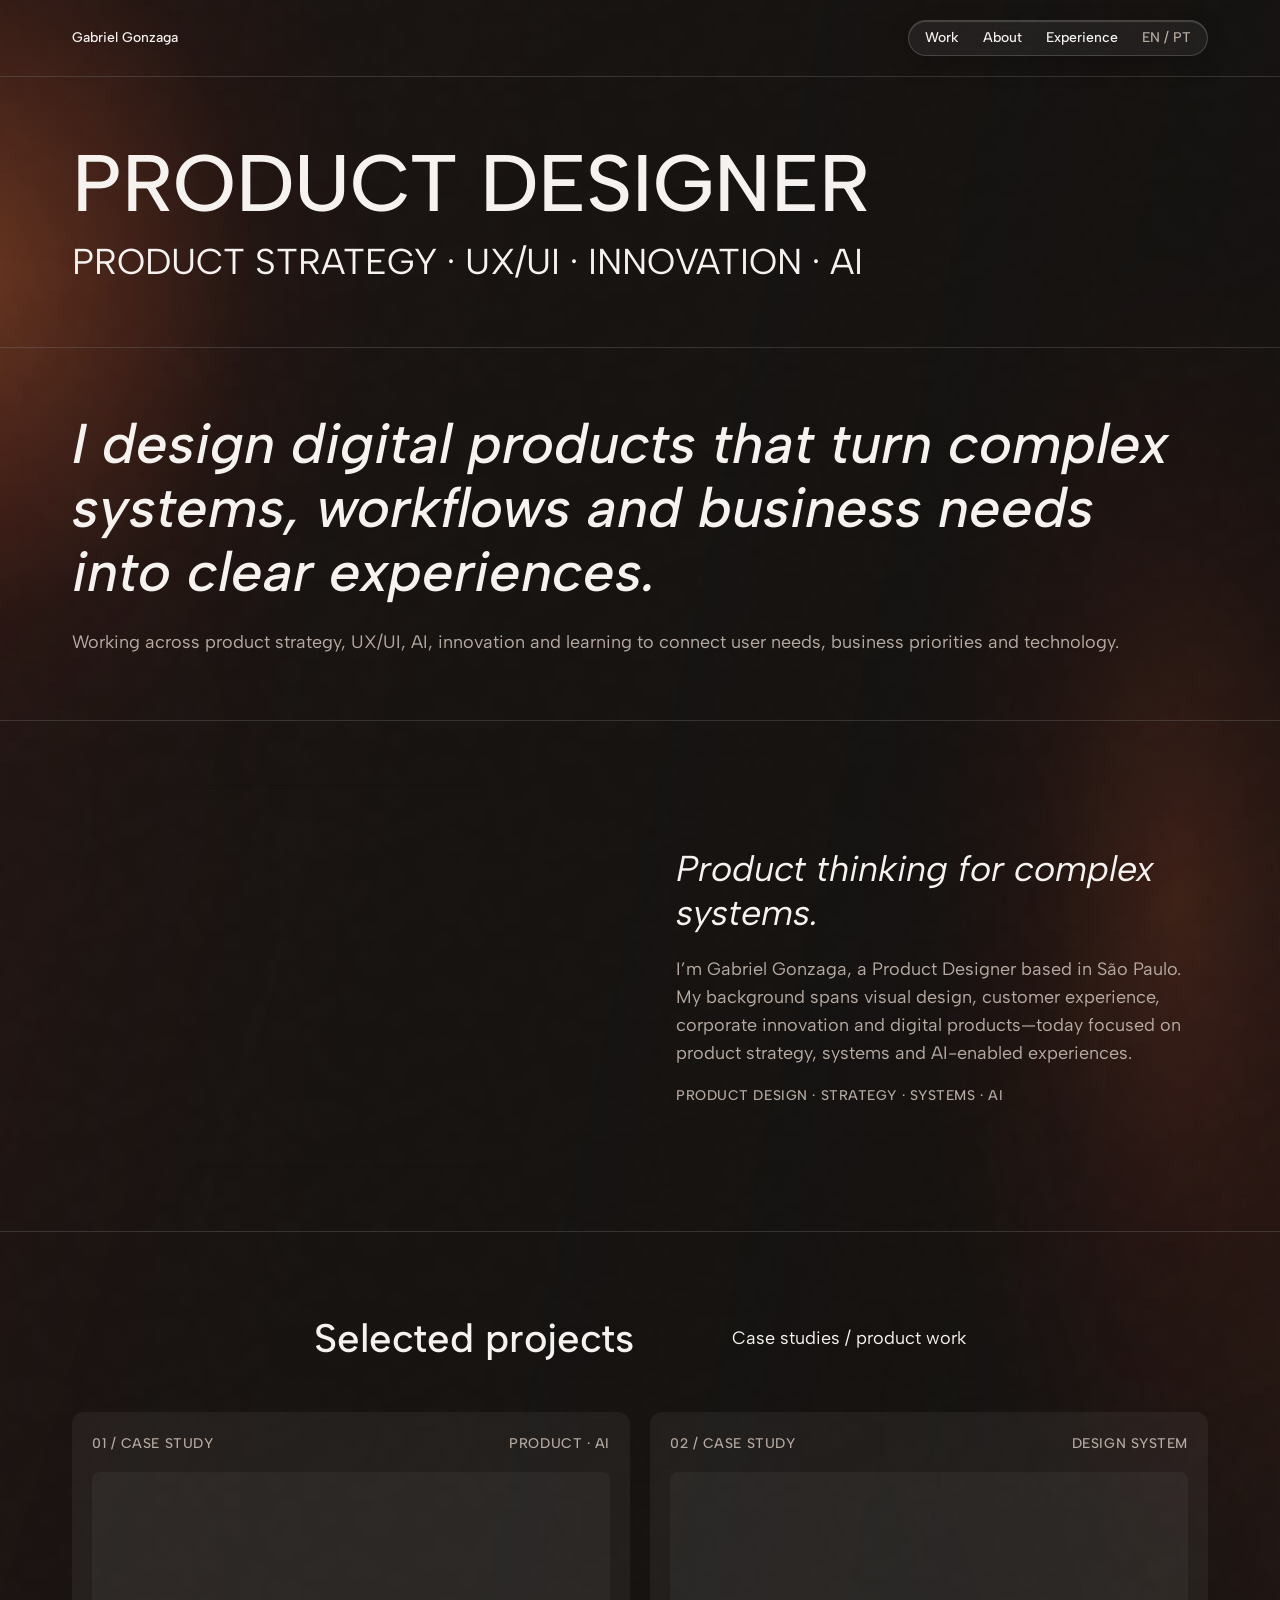
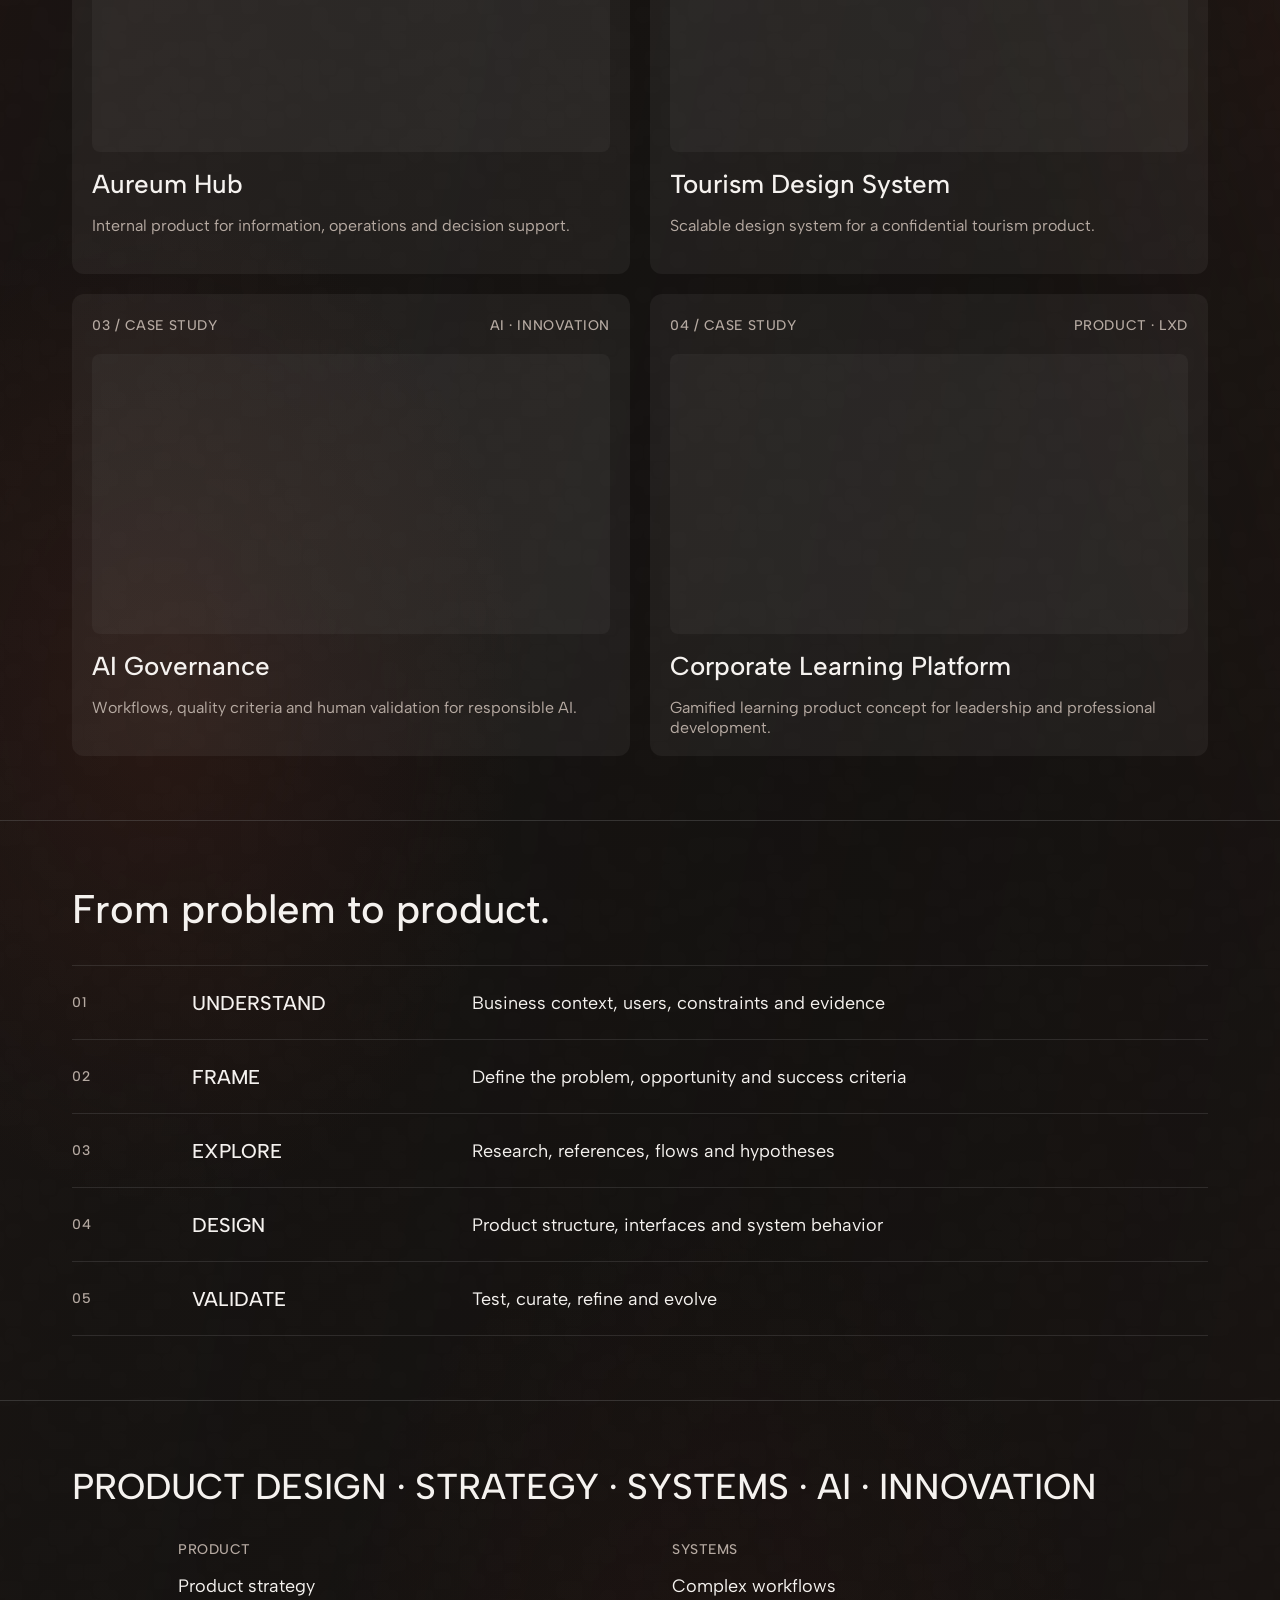
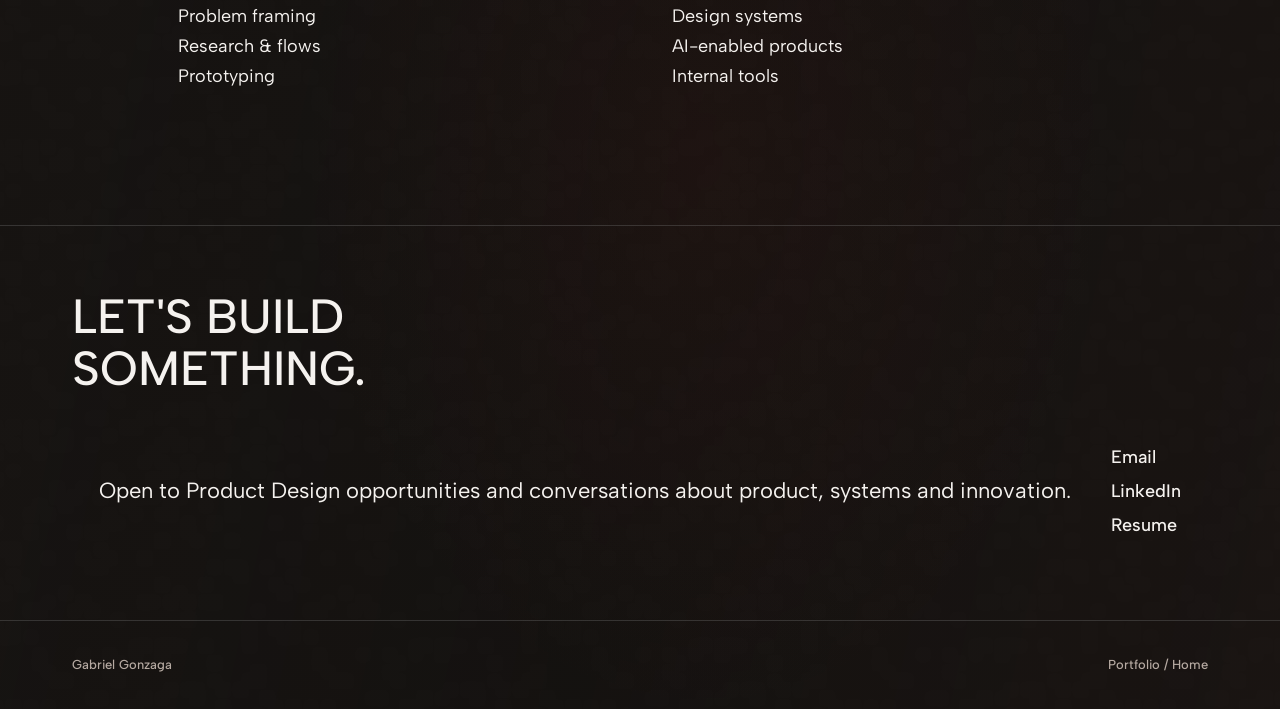
==== commit 0180e190: "Use final supplied portrait asset on Home" ====
--- a/index.html
+++ b/index.html
@@ -34,7 +34,7 @@
     <section class="home-section home-about">
       <div class="home-inner home-about__inner">
         <div class="home-about__media">
-          <img class="home-about__photo" src="assets/portrait.webp" alt="Portrait of Gabriel Gonzaga" width="960" height="960" loading="eager" decoding="async">
+          <img class="home-about__photo" src="assets/portrait-final.svg" alt="Portrait of Gabriel Gonzaga" width="1167" height="1167" loading="eager" decoding="async">
         </div>
         <div class="home-about__copy">
           <h2>Product thinking for complex systems.</h2>
--- a/assets/home.css
+++ b/assets/home.css
@@ -0,0 +1,693 @@
+body[data-page='Home'] {
+  --home-bg: #171412;
+  --home-text: #f5f2ef;
+  --home-muted: #b6aaa2;
+  --home-line: rgba(123,123,123,.32);
+  --home-line-soft: rgba(123,123,123,.24);
+  --home-card: rgba(248,248,248,.05);
+  --home-card-visual: rgba(248,248,248,.04);
+  background: var(--home-bg);
+}
+
+body[data-page='Home'] .home-page {
+  position: relative;
+  isolation: isolate;
+  overflow: hidden;
+  min-height: 100vh;
+  background: var(--home-bg);
+}
+
+body[data-page='Home'] .home-page::after {
+  content: '';
+  position: absolute;
+  inset: 0;
+  z-index: -1;
+  pointer-events: none;
+  background-image: url('./micro-grain.png');
+  background-repeat: repeat;
+  background-size: 280px 280px;
+  opacity: .03;
+  mix-blend-mode: screen;
+}
+
+body[data-page='Home'] .home-atmosphere {
+  position: absolute;
+  inset: 0;
+  z-index: -2;
+  pointer-events: none;
+  overflow: hidden;
+  background:
+    radial-gradient(ellipse 42% 17% at -3% 7%, rgba(255,122,61,.34) 0%, rgba(217,88,50,.22) 28%, rgba(106,32,25,.10) 54%, transparent 78%),
+    radial-gradient(ellipse 27% 22% at 92% 23%, rgba(217,88,50,.20) 0%, rgba(106,32,25,.13) 42%, transparent 76%),
+    radial-gradient(ellipse 37% 17% at 13% 59%, rgba(166,59,38,.12) 0%, transparent 76%),
+    radial-gradient(ellipse 40% 18% at 55% 86%, rgba(106,32,25,.10) 0%, transparent 78%),
+    linear-gradient(102deg, rgba(106,32,25,.08) 0%, rgba(11,10,9,.02) 34%, rgba(11,10,9,.18) 66%, rgba(106,32,25,.03) 100%);
+}
+
+body[data-page='Home'] .home-atmosphere::before,
+body[data-page='Home'] .home-atmosphere::after {
+  content: '';
+  position: absolute;
+  border-radius: 999px;
+  filter: blur(145px);
+  transform-origin: center;
+}
+
+body[data-page='Home'] .home-atmosphere::before {
+  width: 620px;
+  height: 3200px;
+  left: -980px;
+  top: 355px;
+  background: rgba(106,32,25,.16);
+  transform: rotate(17deg);
+  mix-blend-mode: soft-light;
+}
+
+body[data-page='Home'] .home-atmosphere::after {
+  width: 520px;
+  height: 2588px;
+  right: -805px;
+  top: 990px;
+  background: rgba(217,88,50,.12);
+  transform: rotate(-19deg);
+  filter: blur(160px);
+  mix-blend-mode: soft-light;
+}
+
+body[data-page='Home'] .site-header,
+body[data-page='Home'] .site-footer {
+  position: relative;
+  z-index: 5;
+}
+
+body[data-page='Home'] .site-header {
+  min-height: 76px;
+  border-bottom: 1px solid var(--home-line);
+}
+
+body[data-page='Home'] .header-inner,
+body[data-page='Home'] .footer-inner {
+  width: 100%;
+  max-width: none;
+  min-height: inherit;
+  margin: 0;
+  padding-inline: 72px;
+}
+
+body[data-page='Home'] .brand {
+  font-size: 14px;
+  line-height: 18px;
+  font-weight: 500;
+  color: var(--home-text);
+}
+
+body[data-page='Home'] .desktop-nav {
+  gap: 24px;
+  padding: 8px 16px;
+  border-radius: 20px;
+  border: 1px solid rgba(255,255,255,.16);
+  background: rgba(255,255,255,.06);
+  -webkit-backdrop-filter: blur(24px);
+  backdrop-filter: blur(24px);
+  box-shadow: 0 8px 24px rgba(0,0,0,.18), inset 0 1px 1px rgba(255,255,255,.18);
+}
+
+body[data-page='Home'] .desktop-nav a,
+body[data-page='Home'] .desktop-nav span {
+  font-size: 14px;
+  line-height: 18px;
+  font-weight: 500;
+}
+
+body[data-page='Home'] .home-main {
+  position: relative;
+  z-index: 1;
+}
+
+body[data-page='Home'] .home-section {
+  border-bottom: 1px solid var(--home-line);
+}
+
+body[data-page='Home'] .home-inner {
+  width: min(100%, 1440px);
+  margin-inline: auto;
+  padding: 64px 72px;
+}
+
+body[data-page='Home'] .home-inner > * {
+  max-width: 1296px;
+  margin-inline: auto;
+}
+
+body[data-page='Home'] .home-identity__inner {
+  display: flex;
+  flex-direction: column;
+  gap: 16px;
+  color: var(--home-text);
+}
+
+body[data-page='Home'] .home-identity h1 {
+  margin: 0;
+  font-size: 80px;
+  line-height: 84px;
+  font-weight: 500;
+  letter-spacing: 0;
+}
+
+body[data-page='Home'] .home-identity p {
+  margin: 0;
+  font-size: 36px;
+  line-height: 42px;
+  font-weight: 400;
+}
+
+body[data-page='Home'] .home-value__inner {
+  display: flex;
+  flex-direction: column;
+  gap: 24px;
+}
+
+body[data-page='Home'] .home-value__statement {
+  margin: 0;
+  color: var(--home-text);
+  font-size: 56px;
+  line-height: 64px;
+  font-weight: 500;
+  font-style: italic;
+  letter-spacing: 0;
+}
+
+body[data-page='Home'] .home-value__support {
+  margin: 0;
+  color: var(--home-muted);
+  font-size: 18px;
+  line-height: 28px;
+  font-weight: 400;
+}
+
+body[data-page='Home'] .home-about__inner {
+  display: grid;
+  grid-template-columns: repeat(2,minmax(0,1fr));
+  gap: 72px;
+  align-items: center;
+}
+
+body[data-page='Home'] .home-about__media {
+  height: 382px;
+  min-width: 0;
+  overflow: hidden;
+  border-radius: 12px;
+  display: flex;
+  align-items: flex-start;
+}
+
+body[data-page='Home'] .home-about__photo {
+  width: 320px;
+  height: 382px;
+  max-width: 320px;
+  flex: 0 0 320px;
+  object-fit: cover;
+  object-position: 50% 43%;
+  border-radius: 12px;
+  filter: grayscale(1);
+}
+
+body[data-page='Home'] .home-about__copy {
+  display: flex;
+  flex-direction: column;
+  gap: 20px;
+  min-width: 0;
+}
+
+body[data-page='Home'] .home-about__copy h2 {
+  margin: 0;
+  color: var(--home-text);
+  font-size: 36px;
+  line-height: 44px;
+  font-weight: 400;
+  font-style: italic;
+}
+
+body[data-page='Home'] .home-about__copy p {
+  margin: 0;
+  color: var(--home-muted);
+  font-size: 18px;
+  line-height: 28px;
+  font-weight: 400;
+}
+
+body[data-page='Home'] .home-about__copy span {
+  color: var(--home-muted);
+  font-size: 14px;
+  line-height: 18px;
+  font-weight: 500;
+  letter-spacing: .56px;
+}
+
+body[data-page='Home'] .home-work__inner {
+  display: flex;
+  flex-direction: column;
+  gap: 32px;
+}
+
+body[data-page='Home'] .home-work__header {
+  min-height: 84px;
+  display: flex;
+  align-items: center;
+  justify-content: space-between;
+  gap: 32px;
+}
+
+body[data-page='Home'] .home-work__header h2,
+body[data-page='Home'] .home-process h2 {
+  margin: 0;
+  color: var(--home-text);
+  font-size: 40px;
+  line-height: 48px;
+  font-weight: 500;
+}
+
+body[data-page='Home'] .home-work__header p {
+  width: 300px;
+  margin: 0;
+  color: var(--home-text);
+  font-size: 18px;
+  line-height: 22px;
+  font-weight: 400;
+  text-align: right;
+}
+
+body[data-page='Home'] .home-projects {
+  display: grid;
+  grid-template-columns: repeat(2,minmax(0,1fr));
+  gap: 20px;
+}
+
+body[data-page='Home'] .home-project-card {
+  height: 462px;
+  min-width: 0;
+  overflow: hidden;
+  padding: 20px;
+  border-radius: 12px;
+  background: var(--home-card);
+  display: flex;
+  flex-direction: column;
+  gap: 16px;
+  border: 0;
+  color: inherit;
+}
+
+body[data-page='Home'] a.home-project-card {
+  transition: background .18s ease, transform .18s ease;
+}
+body[data-page='Home'] a.home-project-card:hover {
+  background: rgba(248,248,248,.065);
+  transform: translateY(-2px);
+}
+
+body[data-page='Home'] .home-project-card__meta {
+  height: 24px;
+  flex: 0 0 24px;
+  display: flex;
+  align-items: center;
+  justify-content: space-between;
+  gap: 16px;
+  color: var(--home-muted);
+  font-size: 14px;
+  line-height: 18px;
+  font-weight: 500;
+  letter-spacing: .56px;
+}
+
+body[data-page='Home'] .home-project-card__meta span:first-child { width: 220px; }
+body[data-page='Home'] .home-project-card__meta span:last-child { width: 180px; text-align: right; }
+
+body[data-page='Home'] .home-project-card__visual {
+  width: 100%;
+  height: 280px;
+  flex: 0 0 280px;
+  border-radius: 8px;
+  background: var(--home-card-visual);
+}
+
+body[data-page='Home'] .home-project-card h3 {
+  margin: 0;
+  color: var(--home-text);
+  font-size: 26px;
+  line-height: 32px;
+  font-weight: 500;
+}
+
+body[data-page='Home'] .home-project-card p {
+  margin: 0;
+  color: var(--home-muted);
+  font-size: 16px;
+  line-height: 20px;
+  font-weight: 400;
+}
+
+body[data-page='Home'] .home-process__inner {
+  display: flex;
+  flex-direction: column;
+  gap: 32px;
+}
+
+body[data-page='Home'] .home-process h2 {
+  width: 760px;
+  max-width: 100%;
+}
+
+body[data-page='Home'] .home-process__list {
+  width: 100%;
+  border-top: 1px solid var(--home-line-soft);
+}
+
+body[data-page='Home'] .home-process__row {
+  height: 74px;
+  display: grid;
+  grid-template-columns: 120px 280px minmax(0,1fr);
+  align-items: center;
+  border-bottom: 1px solid var(--home-line-soft);
+}
+
+body[data-page='Home'] .home-process__row > span {
+  color: var(--home-muted);
+  font-size: 14px;
+  line-height: 18px;
+  font-weight: 500;
+  letter-spacing: .56px;
+}
+
+body[data-page='Home'] .home-process__row strong {
+  color: var(--home-text);
+  font-size: 20px;
+  line-height: 24px;
+  font-weight: 500;
+}
+
+body[data-page='Home'] .home-process__row p {
+  margin: 0;
+  color: var(--home-text);
+  font-size: 18px;
+  line-height: 24px;
+  font-weight: 400;
+}
+
+body[data-page='Home'] .home-capabilities__inner {
+  display: flex;
+  flex-direction: column;
+  gap: 32px;
+}
+
+body[data-page='Home'] .home-capabilities h2 {
+  margin: 0;
+  color: var(--home-text);
+  font-size: 36px;
+  line-height: 44px;
+  font-weight: 500;
+}
+
+body[data-page='Home'] .home-capabilities__grid {
+  height: 220px;
+  display: flex;
+  gap: 64px;
+  align-items: flex-start;
+}
+
+body[data-page='Home'] .home-capabilities__grid > div {
+  width: 430px;
+  display: flex;
+  flex-direction: column;
+  gap: 12px;
+}
+
+body[data-page='Home'] .home-capabilities__grid h3 {
+  width: 220px;
+  margin: 0;
+  color: var(--home-muted);
+  font-size: 14px;
+  line-height: 18px;
+  font-weight: 500;
+  letter-spacing: .56px;
+}
+
+body[data-page='Home'] .home-capabilities__grid ul {
+  margin: 0;
+  padding: 0;
+  list-style: none;
+  color: var(--home-text);
+  font-size: 18px;
+  line-height: 30px;
+  font-weight: 400;
+}
+
+body[data-page='Home'] .home-contact__inner {
+  display: flex;
+  flex-direction: column;
+  gap: 32px;
+}
+
+body[data-page='Home'] .home-contact h2 {
+  margin: 0;
+  color: var(--home-text);
+  font-size: 48px;
+  line-height: 52px;
+  font-weight: 500;
+}
+
+body[data-page='Home'] .home-contact__row {
+  height: 130px;
+  display: flex;
+  align-items: center;
+  justify-content: space-between;
+  gap: 40px;
+}
+
+body[data-page='Home'] .home-contact__row > p {
+  margin: 0;
+  flex: 1 1 auto;
+  color: var(--home-text);
+  font-size: 22px;
+  line-height: 30px;
+  font-weight: 400;
+}
+
+body[data-page='Home'] .home-contact__links {
+  flex: 0 0 auto;
+  display: flex;
+  flex-direction: column;
+  gap: 12px;
+  color: var(--home-text);
+  font-size: 18px;
+  line-height: 22px;
+  font-weight: 500;
+}
+
+body[data-page='Home'] .site-footer {
+  min-height: 88px;
+  border-top: 0;
+}
+
+body[data-page='Home'] .footer-label {
+  color: var(--home-muted);
+  font-size: 13px;
+  line-height: 18px;
+  font-weight: 500;
+}
+
+@media (max-width: 1023px) and (min-width: 768px) {
+  body[data-page='Home'] .header-inner,
+  body[data-page='Home'] .footer-inner { padding-inline: 48px; }
+  body[data-page='Home'] .home-inner { padding: 60px 48px; }
+  body[data-page='Home'] .home-identity h1 { font-size: 58px; line-height: 64px; }
+  body[data-page='Home'] .home-identity p { font-size: 28px; line-height: 36px; }
+  body[data-page='Home'] .home-value__statement { font-size: 42px; line-height: 50px; }
+  body[data-page='Home'] .home-about__inner { gap: 48px; }
+  body[data-page='Home'] .home-about__photo { width: 300px; max-width: 300px; flex-basis: 300px; }
+  body[data-page='Home'] .home-project-card { height: 430px; }
+  body[data-page='Home'] .home-project-card__visual { height: 250px; flex-basis: 250px; }
+  body[data-page='Home'] .home-process__row { grid-template-columns: 88px 220px minmax(0,1fr); }
+  body[data-page='Home'] .home-capabilities__grid > div { width: min(40vw,430px); }
+}
+
+@media (max-width: 767px) {
+  body[data-page='Home'] .home-atmosphere {
+    background:
+      radial-gradient(ellipse 68% 12% at -18% 7%, rgba(255,122,61,.32) 0%, rgba(217,88,50,.19) 31%, rgba(106,32,25,.09) 57%, transparent 80%),
+      radial-gradient(ellipse 48% 12% at 116% 25%, rgba(217,88,50,.18) 0%, rgba(106,32,25,.10) 46%, transparent 80%),
+      radial-gradient(ellipse 70% 11% at 4% 63%, rgba(166,59,38,.11) 0%, transparent 80%),
+      radial-gradient(ellipse 80% 10% at 58% 88%, rgba(106,32,25,.10) 0%, transparent 82%);
+  }
+  body[data-page='Home'] .home-atmosphere::before {
+    width: 168px;
+    height: 3156px;
+    left: -934px;
+    top: 350px;
+  }
+  body[data-page='Home'] .home-atmosphere::after {
+    width: 141px;
+    height: 2543px;
+    right: -822px;
+    top: 1094px;
+  }
+
+  body[data-page='Home'] .site-header { min-height: 68px; }
+  body[data-page='Home'] .header-inner,
+  body[data-page='Home'] .footer-inner { padding-inline: 20px; }
+  body[data-page='Home'] .brand { font-size: 14px; line-height: 20px; }
+  body[data-page='Home'] .mobile-menu-button {
+    display: inline-flex;
+    min-width: 0;
+    width: auto;
+    height: 48px;
+    min-height: 48px;
+    padding: 12px 16px;
+    border-radius: 20px;
+    border: 1px solid rgba(255,255,255,.16);
+    background: rgba(255,255,255,.06);
+    -webkit-backdrop-filter: blur(24px);
+    backdrop-filter: blur(24px);
+    box-shadow: 0 8px 24px rgba(0,0,0,.18), inset 0 1px 1px rgba(255,255,255,.18);
+    font-size: 14px;
+    line-height: 20px;
+    font-weight: 500;
+  }
+
+  body[data-page='Home'] .home-inner {
+    width: 100%;
+    padding: 56px 20px;
+  }
+
+  body[data-page='Home'] .home-identity__inner { gap: 16px; }
+  body[data-page='Home'] .home-identity h1 { font-size: 40px; line-height: 46px; }
+  body[data-page='Home'] .home-identity p { font-size: 22px; line-height: 30px; }
+
+  body[data-page='Home'] .home-value__inner { gap: 24px; }
+  body[data-page='Home'] .home-value__statement { font-size: 30px; line-height: 38px; }
+  body[data-page='Home'] .home-value__support { font-size: 17px; line-height: 26px; }
+
+  body[data-page='Home'] .home-about__inner {
+    display: flex;
+    flex-direction: column;
+    gap: 40px;
+    align-items: stretch;
+  }
+  body[data-page='Home'] .home-about__media {
+    width: 100%;
+    height: 420px;
+    flex: 0 0 auto;
+  }
+  body[data-page='Home'] .home-about__photo {
+    width: 100%;
+    height: 420px;
+    max-width: none;
+    flex: 0 0 auto;
+    object-position: 50% 45%;
+  }
+  body[data-page='Home'] .home-about__copy { gap: 20px; }
+  body[data-page='Home'] .home-about__copy h2 { font-size: 26px; line-height: 34px; }
+  body[data-page='Home'] .home-about__copy p { font-size: 16px; line-height: 24px; }
+  body[data-page='Home'] .home-about__copy span { font-size: 14px; line-height: 20px; }
+
+  body[data-page='Home'] .home-work__inner { gap: 32px; }
+  body[data-page='Home'] .home-work__header {
+    min-height: 0;
+    display: flex;
+    flex-direction: column;
+    align-items: flex-start;
+    justify-content: flex-start;
+    gap: 12px;
+  }
+  body[data-page='Home'] .home-work__header h2,
+  body[data-page='Home'] .home-process h2 { font-size: 26px; line-height: 34px; }
+  body[data-page='Home'] .home-work__header p {
+    width: 100%;
+    font-size: 16px;
+    line-height: 24px;
+    text-align: left;
+  }
+  body[data-page='Home'] .home-projects {
+    grid-template-columns: 1fr;
+    gap: 24px;
+  }
+  body[data-page='Home'] .home-project-card {
+    height: auto;
+    padding: 20px;
+    gap: 16px;
+  }
+  body[data-page='Home'] .home-project-card__meta {
+    height: auto;
+    flex-basis: auto;
+    flex-direction: column;
+    align-items: flex-start;
+    justify-content: flex-start;
+    gap: 4px;
+    font-size: 14px;
+    line-height: 20px;
+  }
+  body[data-page='Home'] .home-project-card__meta span:first-child,
+  body[data-page='Home'] .home-project-card__meta span:last-child {
+    width: auto;
+    text-align: left;
+  }
+  body[data-page='Home'] .home-project-card__visual {
+    height: 210px;
+    flex-basis: 210px;
+  }
+  body[data-page='Home'] .home-project-card h3 { font-size: 20px; line-height: 26px; }
+  body[data-page='Home'] .home-project-card p { font-size: 16px; line-height: 24px; }
+
+  body[data-page='Home'] .home-process__inner { gap: 32px; }
+  body[data-page='Home'] .home-process h2 { width: 100%; }
+  body[data-page='Home'] .home-process__row {
+    height: auto;
+    min-height: 0;
+    display: flex;
+    flex-direction: column;
+    align-items: flex-start;
+    gap: 8px;
+    padding: 24px 0;
+  }
+  body[data-page='Home'] .home-process__row > span { font-size: 14px; line-height: 20px; }
+  body[data-page='Home'] .home-process__row strong { font-size: 16px; line-height: 24px; }
+  body[data-page='Home'] .home-process__row p { font-size: 16px; line-height: 24px; }
+
+  body[data-page='Home'] .home-capabilities__inner { gap: 32px; }
+  body[data-page='Home'] .home-capabilities h2 { font-size: 24px; line-height: 32px; }
+  body[data-page='Home'] .home-capabilities__grid {
+    height: auto;
+    flex-direction: column;
+    gap: 32px;
+  }
+  body[data-page='Home'] .home-capabilities__grid > div { width: 100%; gap: 12px; }
+  body[data-page='Home'] .home-capabilities__grid h3 { font-size: 14px; line-height: 20px; }
+  body[data-page='Home'] .home-capabilities__grid ul { font-size: 16px; line-height: 24px; }
+
+  body[data-page='Home'] .home-contact__inner { gap: 32px; }
+  body[data-page='Home'] .home-contact h2 { font-size: 32px; line-height: 38px; }
+  body[data-page='Home'] .home-contact__row {
+    height: auto;
+    flex-direction: column;
+    align-items: flex-start;
+    justify-content: flex-start;
+    gap: 32px;
+  }
+  body[data-page='Home'] .home-contact__row > p { font-size: 16px; line-height: 24px; }
+  body[data-page='Home'] .home-contact__links { gap: 12px; font-size: 16px; line-height: 24px; }
+
+  body[data-page='Home'] .site-footer { min-height: 72px; }
+  body[data-page='Home'] .footer-label { color: var(--home-text); font-size: 12px; line-height: 16px; }
+}
+
+@media (max-width: 390px) {
+  body[data-page='Home'] .home-inner,
+  body[data-page='Home'] .header-inner,
+  body[data-page='Home'] .footer-inner { padding-inline: 20px; }
+}
+
+@media (min-width: 1600px) {
+  body[data-page='Home'] .header-inner,
+  body[data-page='Home'] .footer-inner { padding-inline: 96px; }
+  body[data-page='Home'] .home-inner { padding-inline: 96px; }
+  body[data-page='Home'] .home-inner > * { max-width: 1296px; }
+}
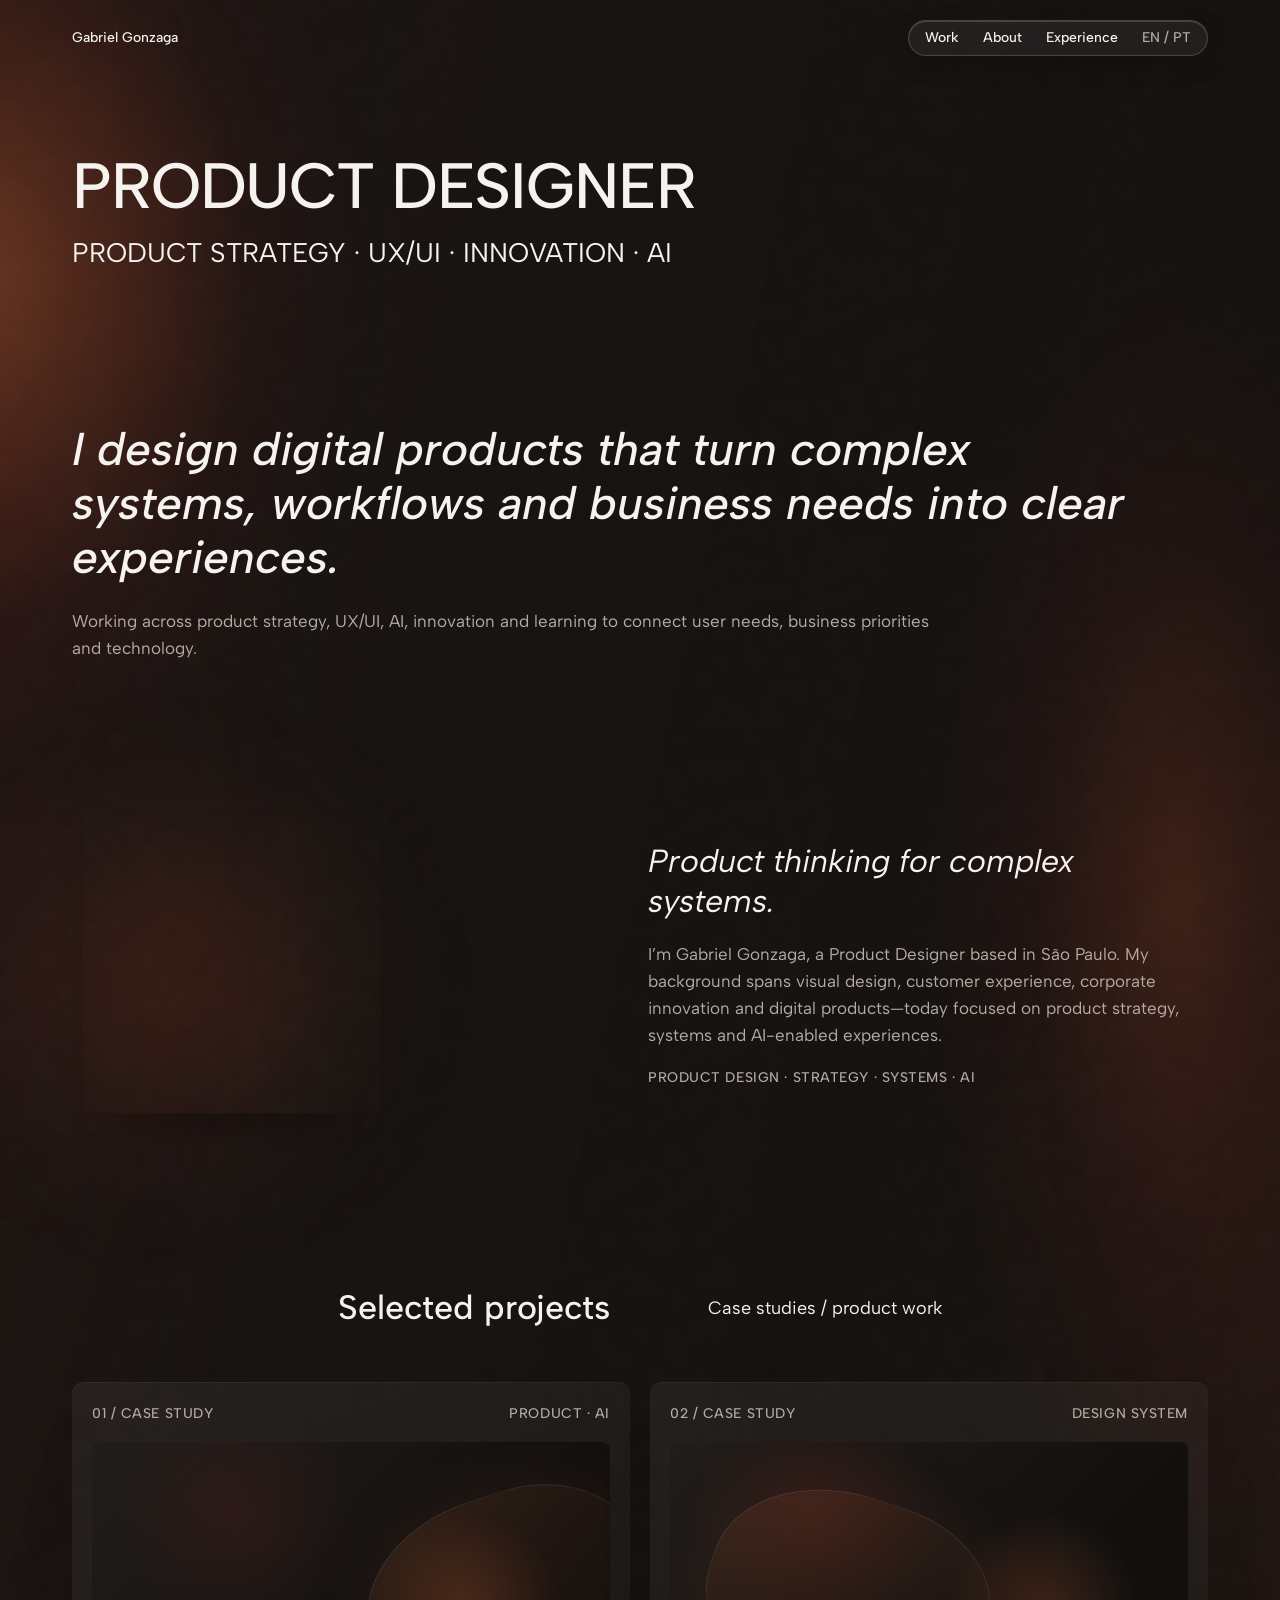
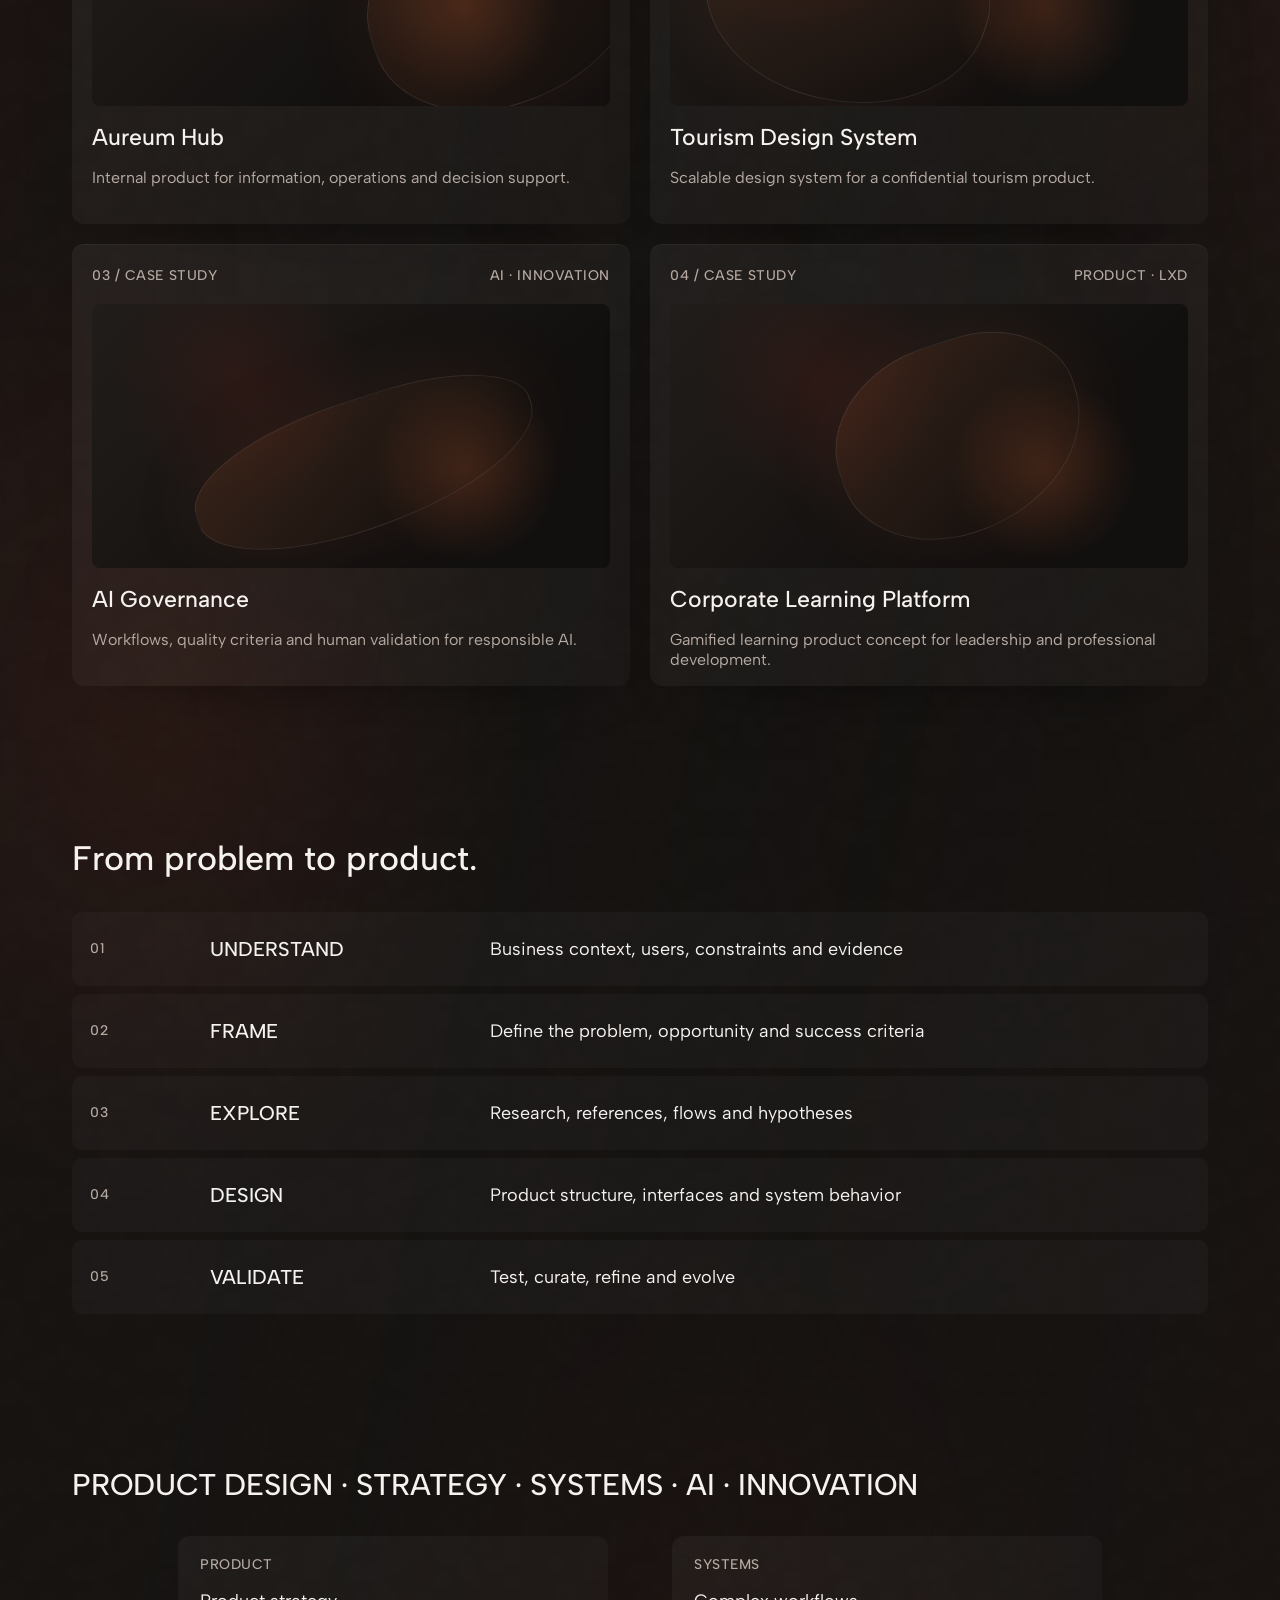
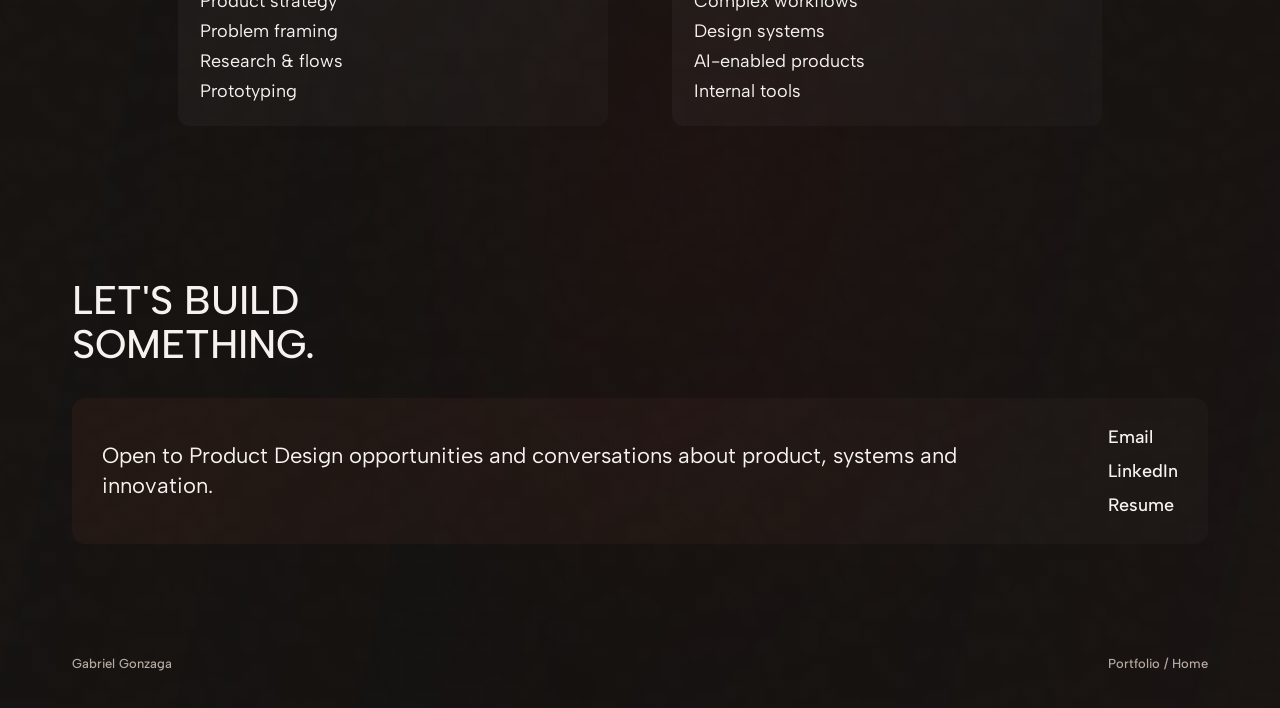
==== commit 77ce0e2f: "Apply portfolio-wide visual polish to Home" ====
--- a/index.html
+++ b/index.html
@@ -8,6 +8,7 @@
   <title>Gabriel Gonzaga — Product Designer</title>
   <link rel="stylesheet" href="assets/styles.css">
   <link rel="stylesheet" href="assets/home.css">
+  <link rel="stylesheet" href="assets/polish.css">
   <script src="assets/main.js" defer></script>
 </head>
 <body data-root="./" data-page="Home">
@@ -15,112 +16,20 @@
 <div class="page home-page">
   <div class="home-atmosphere" aria-hidden="true"></div>
   <div data-site-header></div>
-
   <main id="main" class="home-main">
-    <section class="home-section home-identity">
-      <div class="home-inner home-identity__inner">
-        <h1>PRODUCT DESIGNER</h1>
-        <p>PRODUCT STRATEGY · UX/UI · INNOVATION · AI</p>
-      </div>
-    </section>
-
-    <section class="home-section home-value">
-      <div class="home-inner home-value__inner">
-        <p class="home-value__statement">I design digital products that turn complex systems, workflows and business needs into clear experiences.</p>
-        <p class="home-value__support">Working across product strategy, UX/UI, AI, innovation and learning to connect user needs, business priorities and technology.</p>
-      </div>
-    </section>
-
-    <section class="home-section home-about">
-      <div class="home-inner home-about__inner">
-        <div class="home-about__media">
-          <img class="home-about__photo" src="assets/portrait-final.svg" alt="Portrait of Gabriel Gonzaga" width="1167" height="1167" loading="eager" decoding="async">
-        </div>
-        <div class="home-about__copy">
-          <h2>Product thinking for complex systems.</h2>
-          <p>I’m Gabriel Gonzaga, a Product Designer based in São Paulo. My background spans visual design, customer experience, corporate innovation and digital products—today focused on product strategy, systems and AI-enabled experiences.</p>
-          <span>PRODUCT DESIGN · STRATEGY · SYSTEMS · AI</span>
-        </div>
-      </div>
-    </section>
-
-    <section class="home-section home-work">
-      <div class="home-inner home-work__inner">
-        <div class="home-work__header">
-          <h2>Selected projects</h2>
-          <p>Case studies / product work</p>
-        </div>
-        <div class="home-projects">
-          <a class="home-project-card" href="work/aureum-hub/">
-            <div class="home-project-card__meta"><span>01 / CASE STUDY</span><span>PRODUCT · AI</span></div>
-            <div class="home-project-card__visual" aria-hidden="true"></div>
-            <h3>Aureum Hub</h3>
-            <p>Internal product for information, operations and decision support.</p>
-          </a>
-          <article class="home-project-card">
-            <div class="home-project-card__meta"><span>02 / CASE STUDY</span><span>DESIGN SYSTEM</span></div>
-            <div class="home-project-card__visual" aria-hidden="true"></div>
-            <h3>Tourism Design System</h3>
-            <p>Scalable design system for a confidential tourism product.</p>
-          </article>
-          <article class="home-project-card">
-            <div class="home-project-card__meta"><span>03 / CASE STUDY</span><span>AI · INNOVATION</span></div>
-            <div class="home-project-card__visual" aria-hidden="true"></div>
-            <h3>AI Governance</h3>
-            <p>Workflows, quality criteria and human validation for responsible AI.</p>
-          </article>
-          <article class="home-project-card">
-            <div class="home-project-card__meta"><span>04 / CASE STUDY</span><span>PRODUCT · LXD</span></div>
-            <div class="home-project-card__visual" aria-hidden="true"></div>
-            <h3>Corporate Learning Platform</h3>
-            <p>Gamified learning product concept for leadership and professional development.</p>
-          </article>
-        </div>
-      </div>
-    </section>
-
-    <section class="home-section home-process">
-      <div class="home-inner home-process__inner">
-        <h2>From problem to product.</h2>
-        <div class="home-process__list">
-          <div class="home-process__row"><span>01</span><strong>UNDERSTAND</strong><p>Business context, users, constraints and evidence</p></div>
-          <div class="home-process__row"><span>02</span><strong>FRAME</strong><p>Define the problem, opportunity and success criteria</p></div>
-          <div class="home-process__row"><span>03</span><strong>EXPLORE</strong><p>Research, references, flows and hypotheses</p></div>
-          <div class="home-process__row"><span>04</span><strong>DESIGN</strong><p>Product structure, interfaces and system behavior</p></div>
-          <div class="home-process__row"><span>05</span><strong>VALIDATE</strong><p>Test, curate, refine and evolve</p></div>
-        </div>
-      </div>
-    </section>
-
-    <section class="home-section home-capabilities">
-      <div class="home-inner home-capabilities__inner">
-        <h2>PRODUCT DESIGN · STRATEGY · SYSTEMS · AI · INNOVATION</h2>
-        <div class="home-capabilities__grid">
-          <div>
-            <h3>PRODUCT</h3>
-            <ul><li>Product strategy</li><li>Problem framing</li><li>Research &amp; flows</li><li>Prototyping</li></ul>
-          </div>
-          <div>
-            <h3>SYSTEMS</h3>
-            <ul><li>Complex workflows</li><li>Design systems</li><li>AI-enabled products</li><li>Internal tools</li></ul>
-          </div>
-        </div>
-      </div>
-    </section>
-
-    <section class="home-section home-contact">
-      <div class="home-inner home-contact__inner">
-        <h2>LET'S BUILD<br>SOMETHING.</h2>
-        <div class="home-contact__row">
-          <p>Open to Product Design opportunities and conversations about product, systems and innovation.</p>
-          <div class="home-contact__links" aria-label="Contact links pending final URLs">
-            <span>Email</span><span>LinkedIn</span><span>Resume</span>
-          </div>
-        </div>
-      </div>
-    </section>
+    <section class="home-section home-identity"><div class="home-inner home-identity__inner"><h1>PRODUCT DESIGNER</h1><p>PRODUCT STRATEGY · UX/UI · INNOVATION · AI</p></div></section>
+    <section class="home-section home-value"><div class="home-inner home-value__inner"><p class="home-value__statement">I design digital products that turn complex systems, workflows and business needs into clear experiences.</p><p class="home-value__support">Working across product strategy, UX/UI, AI, innovation and learning to connect user needs, business priorities and technology.</p></div></section>
+    <section class="home-section home-about"><div class="home-inner home-about__inner"><div class="home-about__media"><img class="home-about__photo" src="assets/portrait-final.svg" alt="Portrait of Gabriel Gonzaga" width="1167" height="1167" loading="eager" decoding="async"></div><div class="home-about__copy"><h2>Product thinking for complex systems.</h2><p>I’m Gabriel Gonzaga, a Product Designer based in São Paulo. My background spans visual design, customer experience, corporate innovation and digital products—today focused on product strategy, systems and AI-enabled experiences.</p><span>PRODUCT DESIGN · STRATEGY · SYSTEMS · AI</span></div></div></section>
+    <section class="home-section home-work"><div class="home-inner home-work__inner"><div class="home-work__header"><h2>Selected projects</h2><p>Case studies / product work</p></div><div class="home-projects">
+      <a class="home-project-card" href="work/aureum-hub/"><div class="home-project-card__meta"><span>01 / CASE STUDY</span><span>PRODUCT · AI</span></div><div class="home-project-card__visual" aria-hidden="true"></div><h3>Aureum Hub</h3><p>Internal product for information, operations and decision support.</p></a>
+      <article class="home-project-card"><div class="home-project-card__meta"><span>02 / CASE STUDY</span><span>DESIGN SYSTEM</span></div><div class="home-project-card__visual" aria-hidden="true"></div><h3>Tourism Design System</h3><p>Scalable design system for a confidential tourism product.</p></article>
+      <article class="home-project-card"><div class="home-project-card__meta"><span>03 / CASE STUDY</span><span>AI · INNOVATION</span></div><div class="home-project-card__visual" aria-hidden="true"></div><h3>AI Governance</h3><p>Workflows, quality criteria and human validation for responsible AI.</p></article>
+      <article class="home-project-card"><div class="home-project-card__meta"><span>04 / CASE STUDY</span><span>PRODUCT · LXD</span></div><div class="home-project-card__visual" aria-hidden="true"></div><h3>Corporate Learning Platform</h3><p>Gamified learning product concept for leadership and professional development.</p></article>
+    </div></div></section>
+    <section class="home-section home-process"><div class="home-inner home-process__inner"><h2>From problem to product.</h2><div class="home-process__list"><div class="home-process__row"><span>01</span><strong>UNDERSTAND</strong><p>Business context, users, constraints and evidence</p></div><div class="home-process__row"><span>02</span><strong>FRAME</strong><p>Define the problem, opportunity and success criteria</p></div><div class="home-process__row"><span>03</span><strong>EXPLORE</strong><p>Research, references, flows and hypotheses</p></div><div class="home-process__row"><span>04</span><strong>DESIGN</strong><p>Product structure, interfaces and system behavior</p></div><div class="home-process__row"><span>05</span><strong>VALIDATE</strong><p>Test, curate, refine and evolve</p></div></div></div></section>
+    <section class="home-section home-capabilities"><div class="home-inner home-capabilities__inner"><h2>PRODUCT DESIGN · STRATEGY · SYSTEMS · AI · INNOVATION</h2><div class="home-capabilities__grid"><div><h3>PRODUCT</h3><ul><li>Product strategy</li><li>Problem framing</li><li>Research &amp; flows</li><li>Prototyping</li></ul></div><div><h3>SYSTEMS</h3><ul><li>Complex workflows</li><li>Design systems</li><li>AI-enabled products</li><li>Internal tools</li></ul></div></div></div></section>
+    <section class="home-section home-contact"><div class="home-inner home-contact__inner"><h2>LET'S BUILD<br>SOMETHING.</h2><div class="home-contact__row"><p>Open to Product Design opportunities and conversations about product, systems and innovation.</p><div class="home-contact__links" aria-label="Contact links pending final URLs"><span>Email</span><span>LinkedIn</span><span>Resume</span></div></div></div></section>
   </main>
-
   <div data-site-footer></div>
 </div>
 </body>
--- a/assets/polish.css
+++ b/assets/polish.css
@@ -0,0 +1,268 @@
+/* Portfolio visual polish — intentionally loaded after page styles. */
+:root {
+  --display: clamp(44px,4.5vw,66px);
+  --case-title: clamp(40px,3.8vw,56px);
+  --h2: clamp(28px,2.3vw,34px);
+  --h3: clamp(19px,1.45vw,22px);
+  --statement: clamp(34px,3.2vw,46px);
+  --lead: clamp(17px,1.3vw,20px);
+  --body-lg: clamp(16px,1.15vw,18px);
+  --section: 84px;
+  --line: rgba(245,242,239,.065);
+  --line-soft: rgba(245,242,239,.055);
+}
+
+/* Fewer hard separators: hierarchy comes from space, surfaces and atmosphere. */
+.section,
+.site-header,
+body[data-page='Home'] .home-section,
+body[data-page='Home'] .site-header { border-bottom: 0 !important; }
+
+.section { isolation: isolate; }
+.section::before {
+  content: '';
+  position: absolute;
+  width: min(38vw,560px);
+  height: min(38vw,560px);
+  border-radius: 50%;
+  pointer-events: none;
+  z-index: -1;
+  filter: blur(110px);
+  opacity: .06;
+  background: #d95832;
+}
+.section:nth-of-type(3n+1)::before { left: -20%; top: 8%; }
+.section:nth-of-type(3n+2)::before { right: -22%; top: 15%; }
+.section:nth-of-type(3n)::before { left: 36%; bottom: -35%; opacity: .035; }
+
+.section-inner { padding-block: var(--section); }
+.hero { padding-top: 72px; padding-bottom: 66px; }
+.page-title, .display { letter-spacing: -.02em; }
+.hero-subtitle { font-size: clamp(17px,1.55vw,23px); max-width: 920px; }
+.hero-copy { max-width: 840px; }
+.section-title { letter-spacing: -.012em; }
+
+/* Official portrait: use the supplied SVG as a complete composition, never as a free-growing image. */
+.profile-grid {
+  grid-template-columns: minmax(260px,300px) minmax(0,560px);
+  gap: clamp(48px,6vw,88px);
+  align-items: center;
+}
+.profile-photo,
+body[data-page='Home'] .home-about__photo {
+  width: 300px !important;
+  height: auto !important;
+  max-width: 100% !important;
+  aspect-ratio: 1 / 1 !important;
+  object-fit: contain !important;
+  object-position: center !important;
+  border-radius: 12px !important;
+  filter: grayscale(1) contrast(1.035) !important;
+  box-shadow: 0 28px 70px -42px rgba(0,0,0,.88);
+}
+.profile-grid > img,
+body[data-page='Home'] .home-about__media { position: relative; }
+body[data-page='Home'] .home-about__media {
+  height: auto !important;
+  min-height: 0 !important;
+  overflow: visible !important;
+  align-items: flex-start !important;
+}
+body[data-page='Home'] .home-about__media::before {
+  content: '';
+  position: absolute;
+  width: 280px;
+  height: 280px;
+  left: -42px;
+  top: 28px;
+  z-index: -1;
+  border-radius: 50%;
+  background: rgba(217,88,50,.16);
+  filter: blur(80px);
+}
+
+/* Cards become richer without adding decorative chrome. */
+.project-grid { gap: 20px; }
+.project-card,
+body[data-page='Home'] .home-project-card {
+  position: relative;
+  background: linear-gradient(145deg,rgba(248,248,248,.055),rgba(248,248,248,.025)) !important;
+  border: 0 !important;
+  box-shadow: 0 28px 70px -58px rgba(0,0,0,.96), inset 0 1px 0 rgba(255,255,255,.045);
+}
+.project-visual,
+body[data-page='Home'] .home-project-card__visual {
+  position: relative;
+  overflow: hidden;
+  background:
+    radial-gradient(circle at 72% 62%,rgba(255,122,61,.18),transparent 23%),
+    radial-gradient(circle at 28% 28%,rgba(106,32,25,.22),transparent 30%),
+    linear-gradient(135deg,#211d1a,#12100f 68%) !important;
+}
+.project-visual::before,
+body[data-page='Home'] .home-project-card__visual::before {
+  content: '';
+  position: absolute;
+  width: 54%;
+  height: 78%;
+  right: -7%;
+  top: 20%;
+  border-radius: 50% 42% 58% 46%;
+  border: 1px solid rgba(255,255,255,.08);
+  background: linear-gradient(145deg,rgba(255,122,61,.13),rgba(0,0,0,.06));
+  transform: rotate(-18deg);
+  box-shadow: 0 0 80px rgba(217,88,50,.09);
+}
+.project-card:nth-child(2) .project-visual::before,
+body[data-page='Home'] .home-project-card:nth-child(2) .home-project-card__visual::before { right: auto; left: 7%; transform: rotate(18deg); }
+.project-card:nth-child(3) .project-visual::before,
+body[data-page='Home'] .home-project-card:nth-child(3) .home-project-card__visual::before { width: 68%; height: 48%; top: 36%; right: 13%; }
+.project-card:nth-child(4) .project-visual::before,
+body[data-page='Home'] .home-project-card:nth-child(4) .home-project-card__visual::before { width: 48%; height: 72%; right: 20%; top: 14%; }
+
+/* Replace long divider-led lists with quiet surface rhythm. */
+.process-list,
+body[data-page='Home'] .home-process__list { border-top: 0 !important; display: grid; gap: 8px; }
+.process-row,
+body[data-page='Home'] .home-process__row {
+  border-bottom: 0 !important;
+  border-radius: 10px;
+  background: rgba(248,248,248,.027);
+  padding-inline: 18px;
+}
+.work-row,
+.timeline-row { border-bottom: 0 !important; border-radius: 12px; background: rgba(248,248,248,.027); margin-bottom: 8px; padding-inline: 18px; }
+.more-work, .timeline { display: grid; gap: 0; }
+
+/* Small glass moments, not glass everywhere. */
+.filter-row {
+  width: fit-content;
+  max-width: 100%;
+  padding: 8px;
+  border-radius: 22px;
+  background: rgba(248,248,248,.035);
+  box-shadow: inset 0 1px 0 rgba(255,255,255,.045);
+}
+.filter-chip { border-color: rgba(255,255,255,.10); background: rgba(248,248,248,.035); }
+
+.principles-panel {
+  border: 0 !important;
+  background: transparent !important;
+  gap: 12px;
+  overflow: visible;
+}
+.principle {
+  border: 0 !important;
+  border-radius: 12px;
+  background: linear-gradient(145deg,rgba(248,248,248,.052),rgba(248,248,248,.026));
+  box-shadow: inset 0 1px 0 rgba(255,255,255,.04);
+}
+.capabilities:not(.simple) {
+  background: transparent;
+  padding: 0;
+  gap: 12px;
+}
+.capabilities:not(.simple) > div {
+  min-height: 190px;
+  padding: 22px;
+  border-radius: 12px;
+  background: linear-gradient(145deg,rgba(248,248,248,.052),rgba(248,248,248,.024));
+}
+
+/* Case-study segmentation without visible table dividers. */
+.case-meta { border: 0 !important; background: transparent !important; backdrop-filter: none !important; box-shadow: none !important; gap: 8px; overflow: visible; }
+.case-meta-item { border: 0 !important; border-radius: 12px; background: rgba(248,248,248,.055); box-shadow: inset 0 1px 0 rgba(255,255,255,.055); }
+.product-scene {
+  border: 0;
+  background:
+    radial-gradient(circle at 52% 55%,rgba(217,88,50,.20),transparent 26%),
+    radial-gradient(circle at 90% 18%,rgba(255,122,61,.08),transparent 32%),
+    linear-gradient(135deg,rgba(35,29,25,.88),rgba(10,9,8,.92));
+  box-shadow: 0 44px 100px -76px rgba(0,0,0,.95), inset 0 1px 0 rgba(255,255,255,.05);
+}
+.solution-placeholder {
+  background:
+    radial-gradient(circle at 68% 56%,rgba(217,88,50,.12),transparent 30%),
+    linear-gradient(145deg,#24201d,#151311);
+}
+
+/* Softer terminal sections create anchors without horizontal rules. */
+.next-project,
+.resume-cta {
+  padding: 32px;
+  border-radius: 14px;
+  background: linear-gradient(135deg,rgba(217,88,50,.075),rgba(248,248,248,.025));
+}
+
+/* HOME — reduce headline dominance and give image/cards a more editorial rhythm. */
+body[data-page='Home'] .home-section { position: relative; }
+body[data-page='Home'] .home-inner { padding-block: 76px; }
+body[data-page='Home'] .home-identity h1 { font-size: 64px; line-height: 68px; letter-spacing: -.018em; }
+body[data-page='Home'] .home-identity p { font-size: 27px; line-height: 34px; }
+body[data-page='Home'] .home-value__statement { font-size: 46px; line-height: 54px; max-width: 1080px; }
+body[data-page='Home'] .home-value__support { max-width: 880px; font-size: 17px; line-height: 27px; }
+body[data-page='Home'] .home-about__inner { grid-template-columns: minmax(280px,320px) minmax(0,560px); justify-content: space-between; gap: clamp(56px,7vw,96px); }
+body[data-page='Home'] .home-about__copy h2 { font-size: 32px; line-height: 40px; }
+body[data-page='Home'] .home-about__copy p { font-size: 17px; line-height: 27px; }
+body[data-page='Home'] .home-work__header h2,
+body[data-page='Home'] .home-process h2 { font-size: 34px; line-height: 42px; }
+body[data-page='Home'] .home-capabilities h2 { font-size: 30px; line-height: 38px; max-width: 980px; }
+body[data-page='Home'] .home-contact h2 { font-size: 40px; line-height: 44px; }
+body[data-page='Home'] .home-project-card h3 { font-size: 23px; line-height: 30px; }
+body[data-page='Home'] .home-project-card { height: 442px; }
+body[data-page='Home'] .home-project-card__visual { height: 264px; flex-basis: 264px; }
+body[data-page='Home'] .home-capabilities__grid > div { padding: 20px 22px; border-radius: 12px; background: linear-gradient(145deg,rgba(248,248,248,.045),rgba(248,248,248,.02)); }
+body[data-page='Home'] .home-capabilities__grid { height: auto; align-items: stretch; }
+body[data-page='Home'] .home-contact__row { min-height: 130px; height: auto; padding: 28px 30px; border-radius: 14px; background: linear-gradient(135deg,rgba(217,88,50,.07),rgba(248,248,248,.02)); }
+body[data-page='Home'] .site-footer { border-top: 0 !important; }
+
+@media (max-width:1199px) {
+  :root { --display: 50px; --case-title: 46px; --h2: 31px; --statement: 37px; --section: 72px; }
+  .profile-grid { grid-template-columns: 280px minmax(0,1fr); }
+  .profile-photo, body[data-page='Home'] .home-about__photo { width: 280px !important; }
+  body[data-page='Home'] .home-identity h1 { font-size: 50px; line-height: 56px; }
+  body[data-page='Home'] .home-identity p { font-size: 23px; line-height: 30px; }
+  body[data-page='Home'] .home-value__statement { font-size: 37px; line-height: 46px; }
+  body[data-page='Home'] .home-about__inner { grid-template-columns: 280px minmax(0,1fr); gap: 64px; }
+}
+
+@media (max-width:767px) {
+  :root { --display: 36px; --case-title: 34px; --h2: 25px; --h3: 19px; --statement: 27px; --lead: 17px; --section: 54px; }
+  .hero { padding-top: 44px; padding-bottom: 48px; }
+  .page-title, .display { line-height: 1.12 !important; }
+  .case-title { line-height: 1.18 !important; }
+  .hero-subtitle { font-size: 18px; line-height: 1.4; }
+  .section-title { line-height: 1.3 !important; }
+  .profile-grid { grid-template-columns: 1fr; gap: 28px; }
+  .profile-photo, body[data-page='Home'] .home-about__photo { width: min(78vw,280px) !important; justify-self: start; }
+  .section::before { width: 90vw; height: 90vw; filter: blur(80px); opacity: .045; }
+  .process-row, body[data-page='Home'] .home-process__row, .work-row, .timeline-row { padding: 18px 16px; }
+  .principles-panel { gap: 10px; }
+  .principle { padding: 18px; }
+  .capabilities:not(.simple) > div { min-height: 0; padding: 18px; }
+  .case-meta { gap: 7px; }
+  .case-meta-item { padding: 12px 14px; }
+  .next-project, .resume-cta { padding: 24px 20px; }
+
+  body[data-page='Home'] .home-inner { padding-block: 56px; }
+  body[data-page='Home'] .home-identity h1 { font-size: 36px; line-height: 42px; }
+  body[data-page='Home'] .home-identity p { font-size: 18px; line-height: 26px; }
+  body[data-page='Home'] .home-value__statement { font-size: 27px; line-height: 35px; }
+  body[data-page='Home'] .home-value__support { font-size: 16px; line-height: 25px; }
+  body[data-page='Home'] .home-about__inner { grid-template-columns: 1fr; gap: 32px; align-items: start; }
+  body[data-page='Home'] .home-about__copy h2 { font-size: 25px; line-height: 32px; }
+  body[data-page='Home'] .home-work__header h2,
+  body[data-page='Home'] .home-process h2 { font-size: 25px; line-height: 32px; }
+  body[data-page='Home'] .home-capabilities h2 { font-size: 23px; line-height: 31px; }
+  body[data-page='Home'] .home-contact h2 { font-size: 30px; line-height: 36px; }
+  body[data-page='Home'] .home-project-card { height: auto; min-height: 398px; }
+  body[data-page='Home'] .home-project-card__visual { height: 210px; flex-basis: 210px; }
+  body[data-page='Home'] .home-capabilities__grid { display: grid; gap: 12px; }
+  body[data-page='Home'] .home-capabilities__grid > div { width: 100%; }
+  body[data-page='Home'] .home-contact__row { display: grid; gap: 24px; padding: 24px 20px; }
+}
+
+@media (max-width:479px) {
+  :root { --display: 34px; --case-title: 32px; --h2: 24px; --statement: 26px; }
+  .profile-photo, body[data-page='Home'] .home-about__photo { width: min(80vw,264px) !important; }
+}
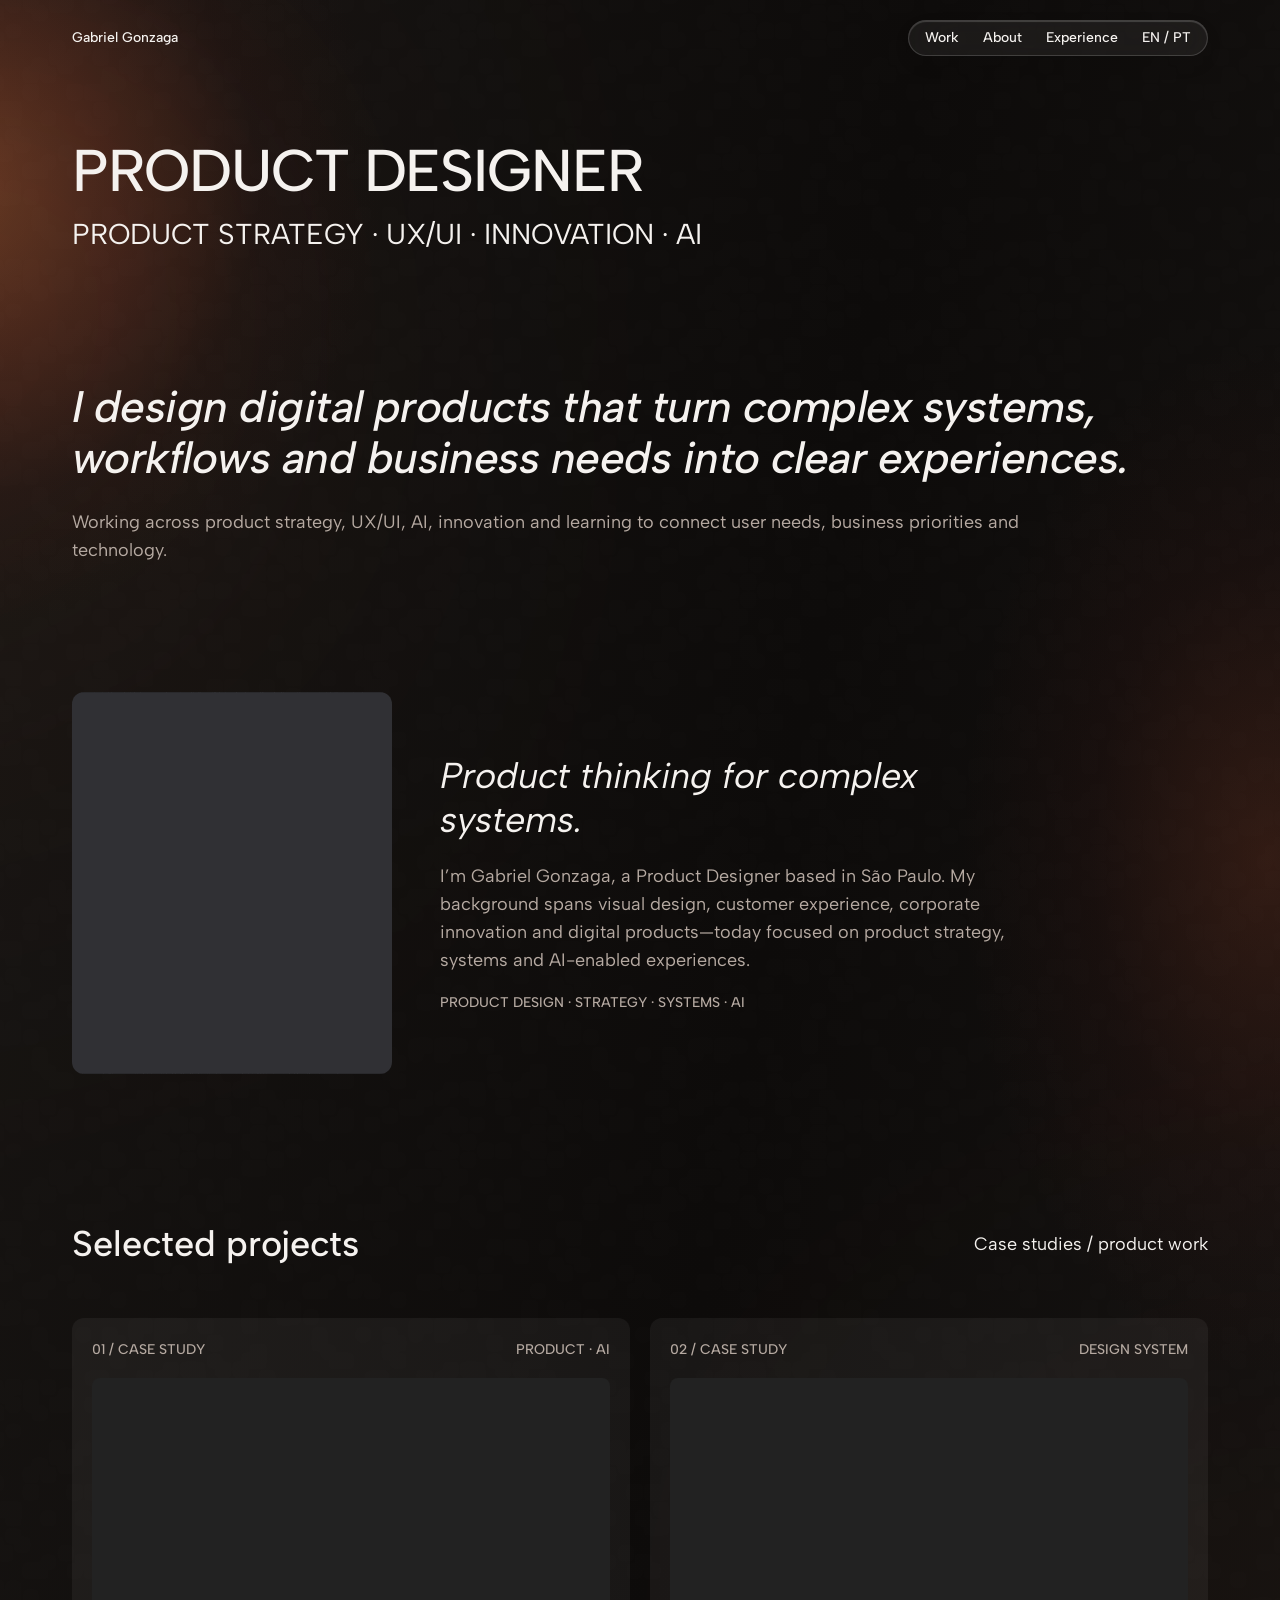
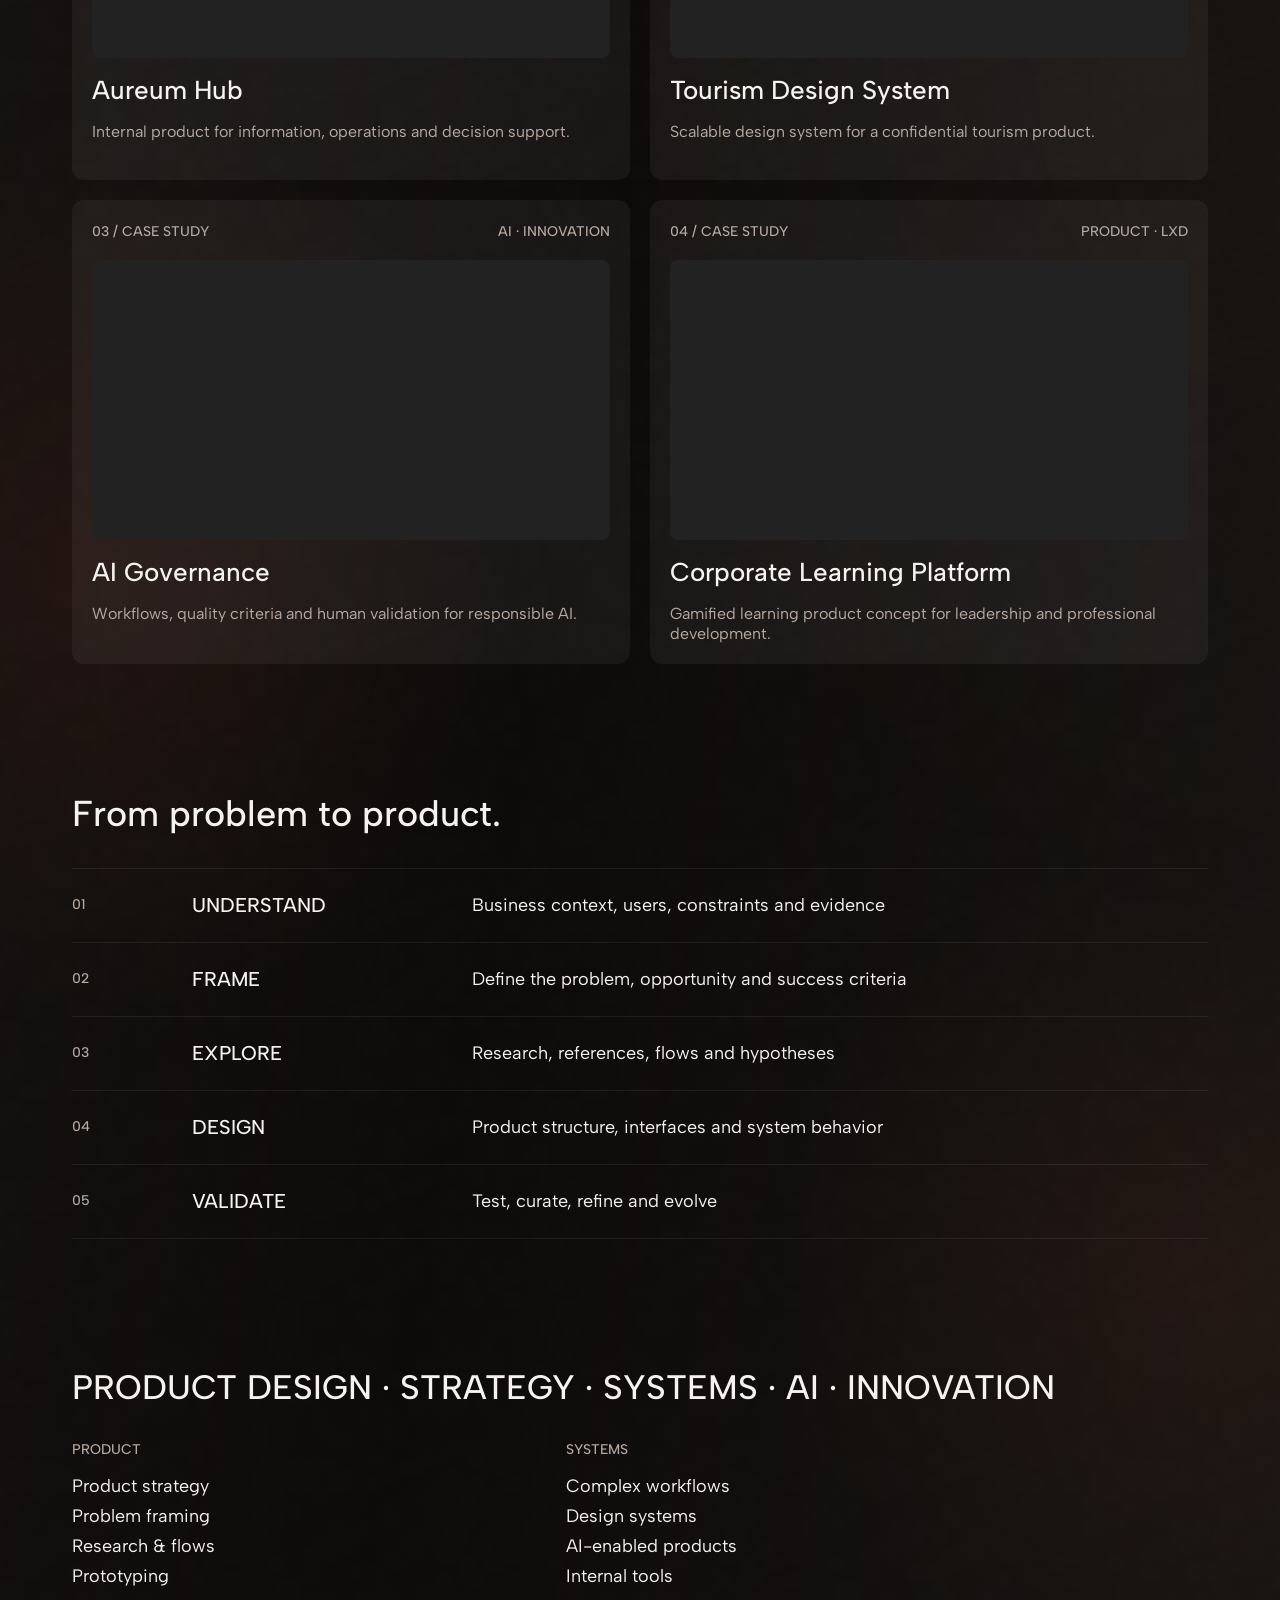
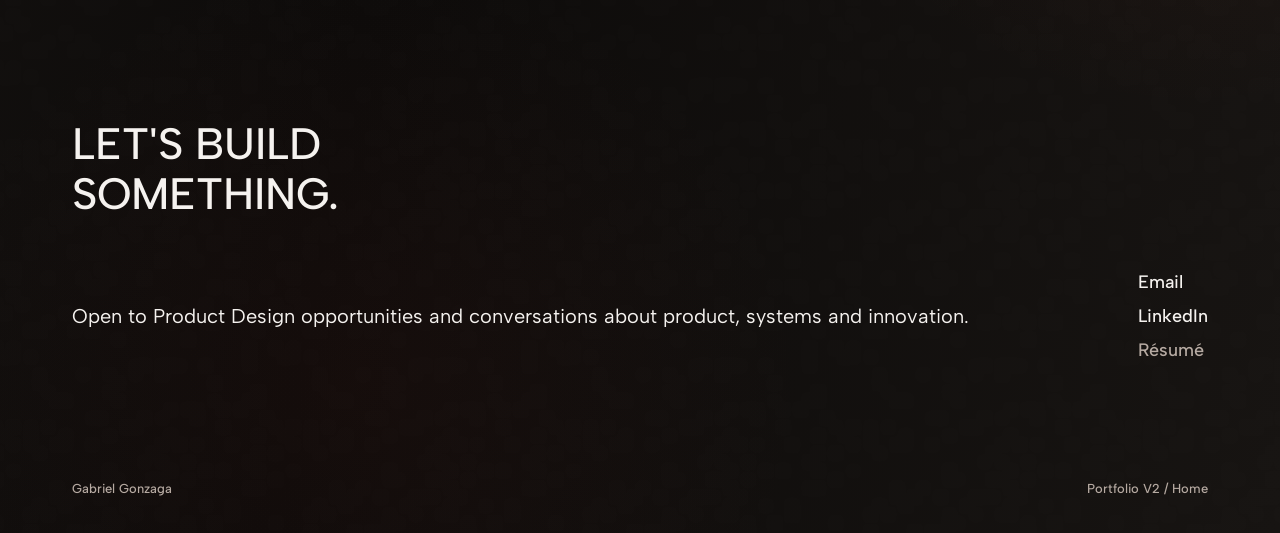
==== commit 79023a1d: "Activate confirmed Home contact links" ====
--- a/index.html
+++ b/index.html
@@ -28,7 +28,7 @@
     </div></div></section>
     <section class="home-section home-process"><div class="home-inner home-process__inner"><h2>From problem to product.</h2><div class="home-process__list"><div class="home-process__row"><span>01</span><strong>UNDERSTAND</strong><p>Business context, users, constraints and evidence</p></div><div class="home-process__row"><span>02</span><strong>FRAME</strong><p>Define the problem, opportunity and success criteria</p></div><div class="home-process__row"><span>03</span><strong>EXPLORE</strong><p>Research, references, flows and hypotheses</p></div><div class="home-process__row"><span>04</span><strong>DESIGN</strong><p>Product structure, interfaces and system behavior</p></div><div class="home-process__row"><span>05</span><strong>VALIDATE</strong><p>Test, curate, refine and evolve</p></div></div></div></section>
     <section class="home-section home-capabilities"><div class="home-inner home-capabilities__inner"><h2>PRODUCT DESIGN · STRATEGY · SYSTEMS · AI · INNOVATION</h2><div class="home-capabilities__grid"><div><h3>PRODUCT</h3><ul><li>Product strategy</li><li>Problem framing</li><li>Research &amp; flows</li><li>Prototyping</li></ul></div><div><h3>SYSTEMS</h3><ul><li>Complex workflows</li><li>Design systems</li><li>AI-enabled products</li><li>Internal tools</li></ul></div></div></div></section>
-    <section class="home-section home-contact"><div class="home-inner home-contact__inner"><h2>LET'S BUILD<br>SOMETHING.</h2><div class="home-contact__row"><p>Open to Product Design opportunities and conversations about product, systems and innovation.</p><div class="home-contact__links" aria-label="Contact links pending final URLs"><span>Email</span><span>LinkedIn</span><span>Resume</span></div></div></div></section>
+    <section class="home-section home-contact"><div class="home-inner home-contact__inner"><h2>LET'S BUILD<br>SOMETHING.</h2><div class="home-contact__row"><p>Open to Product Design opportunities and conversations about product, systems and innovation.</p><div class="home-contact__links" aria-label="Contact links"><a href="mailto:gabrielgonzagasilva@outlook.com">Email</a><a href="https://linkedin.com/in/gabrielgonzagasilva" rel="me">LinkedIn</a><span class="muted">Résumé</span></div></div></div></section>
   </main>
   <div data-site-footer></div>
 </div>
--- a/assets/styles.css
+++ b/assets/styles.css
@@ -2,47 +2,47 @@
 
 :root {
   color-scheme: dark;
-  --bg: #0d0b0a;
-  --bg-soft: #171412;
-  --surface: rgba(248,248,248,.045);
-  --surface-strong: #211e1c;
+  --bg: #171412;
+  --bg-deep: #0b0a09;
+  --surface: rgba(248,248,248,.05);
+  --surface-soft: rgba(248,248,248,.035);
+  --surface-strong: #22201e;
   --text: #f5f2ef;
   --muted: #b6aaa2;
   --muted-soft: #91877f;
-  --line: rgba(245,242,239,.12);
-  --line-soft: rgba(245,242,239,.075);
-  --glass-fill: rgba(248,248,248,.055);
+  --glass-fill: rgba(255,255,255,.06);
   --glass-border: rgba(255,255,255,.16);
+  --line: rgba(123,123,123,.18);
+  --line-soft: rgba(255,255,255,.07);
   --copper: #d95832;
   --copper-deep: #6a2019;
   --orange: #ff7a3d;
   --content: 1296px;
   --gutter: 72px;
-  --section: 72px;
+  --section: 64px;
   --header-height: 76px;
-  --radius-sm: 8px;
-  --radius-md: 12px;
-  --radius-lg: 16px;
-  --radius-xl: 20px;
-  --display: clamp(56px,5.55vw,80px);
-  --case-title: clamp(48px,4.45vw,64px);
-  --h2: clamp(34px,2.8vw,40px);
+  --footer-height: 88px;
+  --radius-image: 8px;
+  --radius-card: 12px;
+  --radius-glass: 16px;
+  --radius-nav: 20px;
+  --display: clamp(54px,4.6vw,66px);
+  --case-title: clamp(46px,3.9vw,56px);
+  --h2: clamp(30px,2.35vw,36px);
   --h3: clamp(21px,1.7vw,24px);
-  --statement: clamp(40px,3.9vw,56px);
-  --lead: clamp(18px,1.55vw,22px);
-  --body-lg: clamp(17px,1.3vw,18px);
+  --lead: clamp(18px,1.45vw,22px);
+  --body-lg: clamp(17px,1.28vw,20px);
   --body: 16px;
-  --shadow-glass: 0 14px 42px -24px rgba(0,0,0,.72), inset 0 1px 0 rgba(255,255,255,.10);
+  --shadow-glass: 0 8px 24px -8px rgba(0,0,0,.18), inset 0 1px 1px rgba(255,255,255,.18);
 }
 
 * { box-sizing: border-box; }
-html { scroll-behavior: smooth; background: var(--bg); scrollbar-width: thin; scrollbar-color: rgba(182,170,162,.42) #0b0908; }
-*::-webkit-scrollbar { width: 9px; height: 9px; }
+html { background: var(--bg); scroll-behavior: smooth; scrollbar-width: thin; scrollbar-color: rgba(182,170,162,.36) #0b0908; }
+body { margin: 0; min-width: 320px; background: var(--bg); color: var(--text); font-family: 'Albert Sans', Inter, ui-sans-serif, system-ui, -apple-system, BlinkMacSystemFont, 'Segoe UI', sans-serif; font-size: var(--body); line-height: 1.5; -webkit-font-smoothing: antialiased; text-rendering: optimizeLegibility; }
+body.menu-open { overflow: hidden; }
+*::-webkit-scrollbar { width: 8px; height: 8px; }
 *::-webkit-scrollbar-track { background: #0b0908; }
-*::-webkit-scrollbar-thumb { background: rgba(182,170,162,.34); border: 2px solid #0b0908; border-radius: 999px; }
-*::-webkit-scrollbar-thumb:hover { background: rgba(245,242,239,.50); }
-body { margin: 0; min-width: 320px; background: var(--bg); color: var(--text); font-family: 'Albert Sans', Inter, ui-sans-serif, system-ui, -apple-system, BlinkMacSystemFont, 'Segoe UI', sans-serif; font-size: var(--body); line-height: 1.55; -webkit-font-smoothing: antialiased; text-rendering: optimizeLegibility; }
-body.menu-open { overflow: hidden; }
+*::-webkit-scrollbar-thumb { background: rgba(182,170,162,.32); border: 2px solid #0b0908; border-radius: 999px; }
 a { color: inherit; text-decoration: none; }
 button, input { font: inherit; }
 button { color: inherit; }
@@ -52,252 +52,262 @@
 ::selection { background: rgba(255,122,61,.26); color: var(--text); }
 [hidden] { display: none !important; }
 
-.page { position: relative; min-height: 100vh; overflow: clip; isolation: isolate; background: linear-gradient(180deg,rgba(18,14,12,.14),rgba(8,7,6,.04)); }
-.page::after { content: ''; position: absolute; inset: 0; z-index: -1; pointer-events: none; background: url('./micro-grain.png') repeat; background-size: 260px 260px; opacity: .035; mix-blend-mode: screen; }
-.atmosphere { position: absolute; inset: 0; z-index: -2; pointer-events: none; overflow: hidden; background:
-  radial-gradient(ellipse 42% 11% at -4% 5%, rgba(217,88,50,.30), rgba(106,32,25,.13) 42%, transparent 76%),
-  radial-gradient(ellipse 34% 12% at 101% 22%, rgba(217,88,50,.12), transparent 72%),
-  radial-gradient(ellipse 38% 12% at 4% 45%, rgba(166,59,38,.13), transparent 74%),
-  radial-gradient(ellipse 36% 10% at 95% 71%, rgba(217,88,50,.10), transparent 74%),
-  radial-gradient(ellipse 44% 11% at 22% 96%, rgba(106,32,25,.13), transparent 78%),
-  linear-gradient(100deg,#0e0c0b 0%,#090807 48%,#0e0c0b 100%); }
-.atmosphere::before, .atmosphere::after { content: ''; position: absolute; width: min(58vw,860px); height: 820px; border-radius: 58% 42% 64% 36% / 42% 54% 46% 58%; filter: blur(110px); opacity: .30; }
-.atmosphere::before { left: -30vw; top: 4%; transform: rotate(20deg); background: linear-gradient(145deg,rgba(255,122,61,.38),rgba(106,32,25,.04) 66%); }
-.atmosphere::after { right: -34vw; top: 39%; transform: rotate(-16deg); background: linear-gradient(215deg,rgba(217,88,50,.24),rgba(106,32,25,0) 68%); }
+.page { position: relative; min-height: 100vh; overflow: clip; isolation: isolate; background: var(--bg); }
+.page::after { content: ''; position: absolute; inset: 0; z-index: -1; pointer-events: none; background: url('./micro-grain.png') repeat; background-size: 260px 260px; opacity: .034; mix-blend-mode: screen; }
+.atmosphere { position: absolute; inset: 0; z-index: -2; overflow: hidden; pointer-events: none; background:
+  radial-gradient(ellipse 44% 14% at -4% 4%, rgba(217,88,50,.34), rgba(106,32,25,.13) 46%, transparent 76%),
+  radial-gradient(ellipse 34% 18% at 98% 25%, rgba(217,88,50,.10), transparent 72%),
+  radial-gradient(ellipse 50% 16% at 8% 60%, rgba(106,32,25,.12), transparent 78%),
+  radial-gradient(ellipse 42% 16% at 96% 82%, rgba(217,88,50,.08), transparent 76%),
+  linear-gradient(100deg,#171412 0%,#0d0b0a 48%,#171412 100%); }
+.atmosphere::before, .atmosphere::after { content: ''; position: absolute; pointer-events: none; border-radius: 48% 52% 62% 38% / 40% 57% 43% 60%; filter: blur(125px); mix-blend-mode: screen; }
+.atmosphere::before { width: min(54vw,760px); height: 1040px; left: -31vw; top: 3%; opacity: .18; transform: rotate(16deg); background: linear-gradient(155deg,rgba(255,122,61,.55),rgba(106,32,25,0) 66%); }
+.atmosphere::after { width: min(48vw,680px); height: 980px; right: -29vw; top: 38%; opacity: .11; transform: rotate(-19deg); background: linear-gradient(210deg,rgba(217,88,50,.5),rgba(106,32,25,0) 68%); }
 .page[data-atmosphere='work'] .atmosphere { background:
-  radial-gradient(ellipse 44% 10% at -5% 4%, rgba(217,88,50,.30), transparent 74%),
-  radial-gradient(ellipse 38% 11% at 100% 39%, rgba(217,88,50,.12), transparent 75%),
-  radial-gradient(ellipse 35% 9% at 5% 72%, rgba(106,32,25,.14), transparent 75%),
-  linear-gradient(100deg,#0f0d0c,#090807 49%,#0e0c0b); }
+  radial-gradient(ellipse 44% 13% at -5% 3%, rgba(217,88,50,.31), transparent 74%),
+  radial-gradient(ellipse 44% 17% at 100% 44%, rgba(166,59,38,.11), transparent 76%),
+  radial-gradient(ellipse 38% 14% at 10% 79%, rgba(106,32,25,.12), transparent 76%),
+  linear-gradient(100deg,#171412,#0c0a09 50%,#151210); }
+.page[data-atmosphere='about'] .atmosphere { background:
+  radial-gradient(ellipse 42% 14% at -4% 5%, rgba(217,88,50,.28), transparent 74%),
+  radial-gradient(ellipse 42% 17% at 101% 50%, rgba(106,32,25,.12), transparent 76%),
+  radial-gradient(ellipse 34% 13% at 15% 90%, rgba(217,88,50,.07), transparent 76%),
+  linear-gradient(100deg,#171412,#0c0a09 50%,#151210); }
+.page[data-atmosphere='experience'] .atmosphere { background:
+  radial-gradient(ellipse 42% 13% at -4% 5%, rgba(217,88,50,.25), transparent 74%),
+  radial-gradient(ellipse 40% 16% at 101% 60%, rgba(106,32,25,.11), transparent 76%),
+  linear-gradient(100deg,#171412,#0c0a09 50%,#151210); }
 .page[data-atmosphere='case'] .atmosphere { background:
-  radial-gradient(ellipse 46% 9% at -4% 3%, rgba(217,88,50,.31), transparent 72%),
-  radial-gradient(ellipse 36% 12% at 94% 28%, rgba(255,122,61,.12), transparent 73%),
-  radial-gradient(ellipse 44% 10% at 3% 67%, rgba(106,32,25,.12), transparent 76%),
-  linear-gradient(100deg,#0f0c0a,#080706 50%,#0e0c0b); }
-.page[data-atmosphere='about'] .atmosphere { background:
-  radial-gradient(ellipse 42% 12% at -4% 6%, rgba(217,88,50,.25), transparent 72%),
-  radial-gradient(ellipse 42% 14% at 100% 47%, rgba(106,32,25,.12), transparent 75%),
-  linear-gradient(100deg,#0f0d0b,#090807 51%,#0e0c0b); }
-.page[data-atmosphere='experience'] .atmosphere { background:
-  radial-gradient(ellipse 40% 12% at -5% 7%, rgba(217,88,50,.22), transparent 74%),
-  radial-gradient(ellipse 36% 12% at 100% 58%, rgba(106,32,25,.11), transparent 76%),
-  linear-gradient(100deg,#0e0c0b,#090807 50%,#0e0c0b); }
+  radial-gradient(ellipse 45% 13% at -3% 4%, rgba(217,88,50,.33), transparent 73%),
+  radial-gradient(ellipse 42% 17% at 101% 32%, rgba(217,88,50,.10), transparent 74%),
+  radial-gradient(ellipse 48% 18% at 7% 69%, rgba(106,32,25,.14), transparent 78%),
+  radial-gradient(ellipse 34% 14% at 95% 90%, rgba(217,88,50,.07), transparent 75%),
+  linear-gradient(100deg,#171412,#0b0908 50%,#151210); }
 
 .skip-link { position: fixed; left: 16px; top: 12px; z-index: 100; padding: 10px 14px; background: var(--text); color: var(--bg); border-radius: 8px; transform: translateY(-150%); }
 .skip-link:focus { transform: none; }
 .site-header, .site-footer { position: relative; z-index: 20; }
-.site-header { min-height: var(--header-height); border-bottom: 1px solid var(--line); }
+.site-header { min-height: var(--header-height); }
 .header-inner, .footer-inner { width: min(calc(100% - (var(--gutter) * 2)), var(--content)); min-height: inherit; margin-inline: auto; display: flex; align-items: center; justify-content: space-between; gap: 24px; }
-.brand { font-size: 13px; line-height: 18px; font-weight: 500; white-space: nowrap; }
-.footer-label { color: var(--muted); font-size: 11px; line-height: 16px; font-weight: 500; white-space: nowrap; }
-.desktop-nav { display: flex; align-items: center; gap: 18px; padding: 7px 13px; border: 1px solid var(--glass-border); border-radius: 18px; background: rgba(248,248,248,.045); backdrop-filter: blur(18px); -webkit-backdrop-filter: blur(18px); box-shadow: var(--shadow-glass); }
-.desktop-nav a, .desktop-nav span { font-size: 11px; line-height: 15px; font-weight: 500; }
+.brand { font-size: 14px; line-height: 18px; font-weight: 500; white-space: nowrap; }
+.footer-label { color: var(--muted); font-size: 13px; line-height: 18px; font-weight: 500; white-space: nowrap; }
+.desktop-nav { display: flex; align-items: center; justify-content: center; gap: 24px; padding: 8px 16px; border: 1px solid var(--glass-border); border-radius: var(--radius-nav); background: var(--glass-fill); backdrop-filter: blur(24px); -webkit-backdrop-filter: blur(24px); box-shadow: var(--shadow-glass); }
+.desktop-nav a, .desktop-nav span { font-size: 14px; line-height: 18px; font-weight: 500; }
 .desktop-nav a { transition: opacity .18s ease; }
-.desktop-nav a:hover { opacity: .66; }
-.locale { color: var(--muted); cursor: default; }
+.desktop-nav a:hover, .desktop-nav a[aria-current='page'] { opacity: .64; }
+.locale { color: var(--text); cursor: default; }
 .mobile-menu-button, .mobile-panel { display: none; }
-
-.section { position: relative; border-bottom: 1px solid var(--line); }
+.site-footer { min-height: var(--footer-height); }
+
+.section { position: relative; }
 .section-inner { width: min(calc(100% - (var(--gutter) * 2)), var(--content)); margin-inline: auto; padding-block: var(--section); }
-.section-inner.compact { padding-block: 56px; }
-.hero { padding-top: 64px; padding-bottom: 58px; }
-.kicker, .eyebrow, .meta-label, .card-meta, .cap-label, .step-number, .work-index { color: var(--muted); font-size: 11px; line-height: 15px; font-weight: 500; text-transform: uppercase; letter-spacing: .015em; }
-.eyebrow { font-size: 12px; line-height: 16px; }
-.display, .page-title { font-size: var(--display); line-height: 1.05; font-weight: 500; letter-spacing: -.025em; }
-.case-title { font-size: var(--case-title); line-height: 1.1; font-weight: 500; letter-spacing: -.018em; }
-.hero-subtitle { margin-top: 14px; font-size: clamp(18px,1.9vw,28px); line-height: 1.34; font-weight: 400; }
-.hero-copy { margin-top: 14px; max-width: 1000px; color: var(--muted); font-size: var(--lead); line-height: 1.5; }
-.statement { max-width: 1120px; font-size: var(--statement); line-height: 1.14; font-weight: 500; font-style: italic; letter-spacing: -.02em; text-wrap: balance; }
-.statement-support { margin-top: 18px; max-width: 1040px; color: var(--muted); font-size: 16px; line-height: 1.55; }
-.section-title { font-size: var(--h2); line-height: 1.2; font-weight: 500; letter-spacing: -.014em; }
+.section-inner.compact { padding-block: 64px; }
+.hero { padding-top: 64px; padding-bottom: 64px; }
+.kicker, .eyebrow, .meta-label, .card-meta, .cap-label, .step-number, .work-index { color: var(--muted); font-size: 14px; line-height: 18px; font-weight: 500; letter-spacing: 0; }
+.meta-label { font-size: 12px; line-height: 16px; }
+.display, .page-title { font-size: var(--display); line-height: 1.04; font-weight: 500; letter-spacing: -.018em; }
+.case-title { font-size: var(--case-title); line-height: 1.08; font-weight: 500; letter-spacing: -.014em; }
+.hero-subtitle { margin-top: 18px; max-width: 1020px; font-size: clamp(22px,1.95vw,28px); line-height: 1.28; font-weight: 400; }
+.hero-copy { margin-top: 16px; max-width: 1040px; color: var(--muted); font-size: var(--lead); line-height: 1.45; }
+.section-title { font-size: var(--h2); line-height: 1.2; font-weight: 500; letter-spacing: -.012em; }
 .section-title.italic { font-style: italic; }
-.body-large { color: var(--muted); font-size: var(--body-lg); line-height: 1.58; }
+.body-large { color: var(--muted); font-size: var(--body-lg); line-height: 1.5; }
 .muted { color: var(--muted); }
-.label-line { margin-top: 18px; color: var(--muted); font-size: 11px; line-height: 16px; font-weight: 500; text-transform: uppercase; letter-spacing: .015em; }
-
-.profile-grid { display: grid; grid-template-columns: 320px minmax(0,560px); justify-content: space-between; gap: 64px; align-items: center; }
-.profile-photo { width: 320px; max-width: 100%; aspect-ratio: 6 / 7; object-fit: cover; object-position: 50% 42%; border-radius: 12px; filter: grayscale(1) contrast(1.025); background: #303034; }
-.profile-copy { display: grid; gap: 20px; max-width: 560px; }
+.label-line { margin-top: 20px; color: var(--muted); font-size: 14px; line-height: 18px; font-weight: 500; }
+
+.profile-grid { display: grid; grid-template-columns: minmax(0,480px) minmax(0,1fr); gap: 48px; align-items: center; }
+.profile-photo { width: 480px; height: 560px; max-width: 100%; object-fit: cover; object-position: 50% 50%; border-radius: var(--radius-card); background: #303034; }
+.profile-copy { display: grid; gap: 24px; max-width: 620px; }
 .profile-name { font-size: var(--h2); line-height: 1.2; font-weight: 500; }
-.profile-role { font-size: var(--lead); line-height: 1.45; }
-
-.section-heading-row { display: flex; align-items: baseline; justify-content: space-between; gap: 24px; margin-bottom: 30px; }
-.section-note { color: var(--muted); font-size: 12px; line-height: 16px; }
-.project-grid { display: grid; grid-template-columns: repeat(2,minmax(0,1fr)); gap: 18px; }
-.project-card { min-width: 0; padding: 18px; border-radius: 12px; background: rgba(248,248,248,.042); border: 1px solid rgba(255,255,255,.025); display: flex; flex-direction: column; gap: 13px; }
-a.project-card { transition: background .18s ease,border-color .18s ease,transform .18s ease; }
-a.project-card:hover { transform: translateY(-2px); border-color: rgba(255,255,255,.08); background: rgba(248,248,248,.055); }
-.card-top { display: flex; justify-content: space-between; gap: 16px; min-height: 16px; }
-.project-visual { aspect-ratio: 16 / 9; border-radius: 8px; background: rgba(40,36,33,.88); position: relative; overflow: hidden; }
-.project-visual::after { content: ''; position: absolute; inset: 0; background: radial-gradient(circle at 70% 60%,rgba(217,88,50,.055),transparent 34%); }
-.project-card h3 { font-size: var(--h3); line-height: 1.3; font-weight: 500; }
-.project-card p { color: var(--muted); font-size: 13px; line-height: 1.55; }
-
-.process-list { margin-top: 24px; border-top: 1px solid var(--line-soft); }
-.process-row { display: grid; grid-template-columns: 32px 220px minmax(0,1fr); gap: 24px; align-items: start; padding: 22px 0; border-bottom: 1px solid var(--line-soft); }
-.step-title { font-size: 14px; line-height: 20px; font-weight: 500; text-transform: uppercase; }
-.step-copy { color: var(--text); font-size: 14px; line-height: 1.55; }
-
-.capability-title { max-width: 1040px; font-size: clamp(28px,2.75vw,40px); line-height: 1.2; font-weight: 500; text-transform: uppercase; letter-spacing: -.014em; }
-.capabilities { display: grid; grid-template-columns: repeat(3,minmax(0,1fr)); gap: 32px; padding: 24px; border-radius: 12px; background: rgba(248,248,248,.045); }
-.capabilities.simple { grid-template-columns: repeat(2,minmax(0,1fr)); max-width: 820px; padding: 0; background: transparent; }
-.capability-list { margin-top: 10px; list-style: none; padding: 0; color: var(--text); font-size: 14px; line-height: 1.6; }
+.profile-role { font-size: 22px; line-height: 32px; }
+
+.section-heading-row { display: flex; align-items: baseline; justify-content: space-between; gap: 24px; margin-bottom: 24px; }
+.section-note { color: var(--muted); font-size: 18px; line-height: 22px; }
+.project-grid { display: grid; grid-template-columns: repeat(2,minmax(0,1fr)); gap: 20px; }
+.project-card { min-width: 0; min-height: 462px; padding: 20px; border-radius: var(--radius-card); background: var(--surface); display: flex; flex-direction: column; gap: 16px; }
+a.project-card { transition: background .18s ease, transform .18s ease; }
+a.project-card:hover { transform: translateY(-2px); background: rgba(248,248,248,.065); }
+.card-top { display: flex; justify-content: space-between; gap: 16px; min-height: 18px; }
+.project-visual { height: 280px; border-radius: var(--radius-image); background: #222; overflow: hidden; position: relative; }
+.project-card h3 { font-size: 26px; line-height: 32px; font-weight: 500; }
+.project-card p { color: var(--muted); font-size: 16px; line-height: 22px; }
+
+.filter-row { display: flex; flex-wrap: wrap; gap: 8px; margin-top: 18px; }
+.filter-chip { min-width: 52px; min-height: 36px; padding: 8px 12px; border: 1px solid var(--glass-border); border-radius: 999px; background: var(--glass-fill); color: var(--text); box-shadow: inset 0 1px 1px rgba(255,255,255,.12); cursor: pointer; font-size: 12px; line-height: 16px; font-weight: 500; transition: background .18s ease,border-color .18s ease; }
+.filter-chip[aria-pressed='true'] { background: rgba(217,88,50,.12); border-color: rgba(255,122,61,.28); }
+.filter-chip:hover { background: rgba(255,255,255,.085); }
+
+.more-work { margin-top: 24px; }
+.work-row { display: grid; grid-template-columns: 48px minmax(260px,1fr) 240px 56px; gap: 24px; align-items: center; min-height: 72px; padding-block: 18px; border-bottom: 1px solid var(--line-soft); }
+.work-row:first-child { border-top: 1px solid var(--line-soft); }
+.work-title { font-size: 26px; line-height: 32px; font-weight: 500; }
+.work-meta, .work-year { color: var(--muted); font-size: 16px; line-height: 20px; }
+.work-year { text-align: right; }
+
+.process-list { margin-top: 24px; }
+.process-row { display: grid; grid-template-columns: 100px 250px minmax(0,1fr); gap: 24px; align-items: start; min-height: 104px; padding: 24px 0; border-bottom: 1px solid var(--line-soft); }
+.process-row:first-child { border-top: 1px solid var(--line-soft); }
+.step-title { font-size: 20px; line-height: 26px; font-weight: 500; }
+.step-copy { color: var(--text); font-size: 18px; line-height: 26px; }
+
+.capability-title { max-width: 1040px; font-size: var(--h2); line-height: 1.2; font-weight: 500; letter-spacing: -.012em; }
+.capabilities { display: grid; grid-template-columns: repeat(3,minmax(0,1fr)); gap: 32px; padding: 24px; border-radius: var(--radius-card); background: var(--surface); }
+.capabilities.simple { grid-template-columns: repeat(2,minmax(0,1fr)); max-width: 900px; padding: 0; background: transparent; }
+.capability-list { margin-top: 12px; list-style: none; padding: 0; color: var(--text); font-size: 20px; line-height: 1.55; }
+.capabilities .capability-list { font-size: 20px; line-height: 1.55; }
 
 .contact-grid { display: grid; grid-template-columns: minmax(0,1fr) auto; gap: 48px; align-items: end; }
-.contact-title { max-width: 440px; font-size: clamp(38px,3.35vw,48px); line-height: 1.04; font-weight: 500; text-transform: uppercase; letter-spacing: -.015em; }
-.contact-copy { margin-top: 38px; max-width: 850px; font-size: 16px; line-height: 1.55; }
-.contact-links { display: grid; gap: 5px; min-width: 72px; font-size: 12px; line-height: 17px; }
-.pending-link { color: var(--text); }
-
-.filter-row { display: flex; flex-wrap: wrap; gap: 8px; margin-top: 22px; }
-.filter-chip { min-width: 56px; min-height: 44px; padding: 10px 14px; border: 1px solid var(--glass-border); border-radius: 999px; background: rgba(248,248,248,.045); color: var(--text); box-shadow: inset 0 1px 0 rgba(255,255,255,.08); cursor: pointer; font-size: 13px; line-height: 18px; font-weight: 500; transition: background .18s ease,border-color .18s ease; }
-.filter-chip[aria-pressed='true'] { background: rgba(217,88,50,.13); border-color: rgba(255,122,61,.34); }
-.filter-chip:hover { background: rgba(248,248,248,.075); }
-
-.more-work { margin-top: 4px; }
-.work-row { display: grid; grid-template-columns: 44px minmax(220px,1.4fr) minmax(180px,.8fr) 70px; gap: 24px; align-items: center; padding: 22px 0; border-bottom: 1px solid var(--line-soft); }
-.work-title { font-size: clamp(18px,1.6vw,22px); line-height: 1.32; font-weight: 500; }
-.work-meta, .work-year { color: var(--muted); font-size: 13px; line-height: 18px; }
-.work-year { text-align: right; }
-
-.glass { background: rgba(248,248,248,.055); border: 1px solid var(--glass-border); backdrop-filter: blur(18px); -webkit-backdrop-filter: blur(18px); box-shadow: var(--shadow-glass); }
-.case-meta { display: grid; grid-template-columns: repeat(4,minmax(0,1fr)); margin-top: 18px; overflow: hidden; border-radius: 16px; }
+.contact-title { max-width: 560px; font-size: clamp(38px,3.15vw,46px); line-height: 1.08; font-weight: 500; letter-spacing: -.012em; }
+.contact-copy { margin-top: 32px; max-width: 860px; font-size: 20px; line-height: 1.5; }
+.contact-links { display: grid; gap: 6px; min-width: 90px; font-size: 16px; line-height: 24px; }
+
+.glass { background: var(--glass-fill); border: 1px solid var(--glass-border); backdrop-filter: blur(24px); -webkit-backdrop-filter: blur(24px); box-shadow: var(--shadow-glass); }
+.case-meta { display: grid; grid-template-columns: repeat(4,minmax(0,1fr)); margin-top: 18px; overflow: hidden; border-radius: var(--radius-glass); }
 .case-meta-item { min-width: 0; padding: 12px 16px; border-right: 1px solid rgba(255,255,255,.12); }
 .case-meta-item:last-child { border-right: 0; }
-.meta-value { margin-top: 7px; font-size: 15px; line-height: 21px; }
-.two-columns { display: grid; grid-template-columns: repeat(2,minmax(0,1fr)); gap: 52px; }
-.info-block { display: grid; gap: 12px; align-content: start; }
-.info-block h3 { font-size: 16px; line-height: 22px; font-weight: 500; }
-.info-block p { color: var(--muted); font-size: 16px; line-height: 1.58; }
-
-.product-scene { height: 440px; position: relative; overflow: hidden; border: 1px solid rgba(255,255,255,.07); border-radius: 20px; background: linear-gradient(135deg,rgba(31,27,24,.72),rgba(14,12,11,.78)); }
-.product-scene::before { content: ''; position: absolute; inset: 0; background: radial-gradient(circle at 56% 55%,rgba(217,88,50,.15),transparent 29%); }
-.product-scene-title { position: absolute; left: 7%; top: 17%; color: rgba(245,242,239,.045); font-size: clamp(80px,13.5vw,196px); line-height: 1; font-weight: 500; white-space: nowrap; }
-.product-scene-label { position: absolute; left: 28px; top: 24px; }
-.product-device { position: absolute; width: 47%; max-width: 610px; height: 346px; left: 50%; top: 50%; transform: translate(-50%,-50%); padding: 16px; border: 1px solid rgba(255,255,255,.18); border-radius: 28px; background: rgba(10,9,8,.92); box-shadow: 0 26px 48px -18px rgba(0,0,0,.65); }
-.product-screen { width: 100%; height: 100%; display: grid; place-items: center; border-radius: 20px; color: rgba(245,242,239,.48); font-size: 12px; background: radial-gradient(circle at 66% 60%,rgba(255,106,26,.20),rgba(200,93,46,.07) 25%,transparent 52%),#211f1e; }
-.insight { position: absolute; width: 220px; min-height: 104px; padding: 15px 17px; border-radius: 18px; }
-.insight p { margin-top: 9px; color: rgba(245,242,239,.88); font-size: 12px; line-height: 17px; }
+.meta-value { margin-top: 8px; font-size: 18px; line-height: 24px; }
+.two-columns { display: grid; grid-template-columns: repeat(2,minmax(0,1fr)); gap: 32px; }
+.info-block { display: grid; gap: 16px; align-content: start; }
+.info-block h3 { font-size: 18px; line-height: 24px; font-weight: 500; }
+.info-block p { color: var(--muted); font-size: 20px; line-height: 1.5; }
+
+.product-scene { height: 440px; position: relative; overflow: hidden; border: 1px solid rgba(255,255,255,.08); border-radius: 20px; background: rgba(17,17,17,.62); }
+.product-scene::before { content: ''; position: absolute; inset: 0; background: radial-gradient(circle at 56% 55%,rgba(255,106,26,.13),transparent 29%); }
+.product-scene-title { position: absolute; left: 7.5%; top: 15%; color: rgba(245,242,239,.05); font-size: clamp(96px,13.5vw,196px); line-height: 1; font-weight: 500; white-space: nowrap; }
+.product-scene-label { position: absolute; left: 30px; top: 24px; }
+.product-device { position: absolute; width: 610px; max-width: 47%; height: 346px; left: 50%; top: 50%; transform: translate(-50%,-50%); padding: 17px; border: 1px solid rgba(255,255,255,.2); border-radius: 28px; background: rgba(12,12,12,.92); box-shadow: 0 26px 48px -14px rgba(0,0,0,.4); }
+.product-screen { width: 100%; height: 100%; display: grid; place-items: center; border-radius: 20px; color: rgba(245,242,239,.52); font-size: 14px; line-height: 18px; background: radial-gradient(circle at 66% 61%,rgba(255,106,26,.25),rgba(200,93,46,.11) 24%,transparent 52%),#222; }
+.insight { position: absolute; width: 222px; min-height: 106px; padding: 15px 17px; border-radius: 18px; background: rgba(248,248,248,.07); backdrop-filter: blur(9px); -webkit-backdrop-filter: blur(9px); }
+.insight p { margin-top: 10px; color: rgba(245,242,239,.88); font-size: 14px; line-height: 19px; }
 .insight.problem { left: 20px; top: 80px; }
 .insight.outcome { right: 20px; top: 72px; }
 .insight.decision { right: 66px; bottom: 34px; }
 
-.solution-visuals { display: grid; grid-template-columns: repeat(2,minmax(0,1fr)); gap: 18px; margin-top: 24px; }
-.solution-placeholder { min-height: 360px; display: grid; place-items: center; border-radius: 8px; background: #211f1e; color: var(--muted); font-size: 12px; line-height: 16px; font-weight: 500; text-transform: uppercase; }
-.solution-copy { margin-top: 22px; max-width: 1040px; color: var(--muted); font-size: 16px; line-height: 1.58; }
-.next-project { display: grid; gap: 14px; }
+.solution-visuals { display: grid; grid-template-columns: repeat(2,minmax(0,1fr)); gap: 20px; margin-top: 24px; }
+.solution-placeholder { min-height: 400px; display: grid; place-items: center; border-radius: var(--radius-image); background: #222; color: var(--muted); font-size: 14px; line-height: 18px; font-weight: 500; }
+.solution-copy { margin-top: 24px; max-width: 1100px; color: var(--muted); font-size: 18px; line-height: 28px; }
+.next-project { display: grid; gap: 16px; }
 .next-project h2 { font-size: var(--h2); line-height: 1.2; font-weight: 500; font-style: italic; }
 
-.principles-panel { margin-top: 28px; display: grid; grid-template-columns: repeat(3,minmax(0,1fr)); overflow: hidden; border: 1px solid rgba(255,255,255,.055); border-radius: 12px; background: rgba(248,248,248,.045); }
-.principle { min-height: 236px; padding: 22px; border-right: 1px solid rgba(255,255,255,.065); }
+.principles-panel { margin-top: 24px; display: grid; grid-template-columns: repeat(3,minmax(0,1fr)); min-height: 380px; overflow: hidden; border: 1px solid rgba(255,255,255,.06); border-radius: var(--radius-card); background: #222; }
+.principle { min-height: 380px; padding: 24px; border-right: 1px solid rgba(255,255,255,.07); }
 .principle:last-child { border-right: 0; }
-.principle h3 { margin-top: 14px; font-size: var(--h3); line-height: 1.32; font-weight: 500; }
-.principle p { margin-top: 14px; color: var(--muted); font-size: 15px; line-height: 1.55; }
-
-.timeline { margin-top: 22px; }
-.timeline-row { display: grid; grid-template-columns: 190px 390px minmax(0,1fr); gap: 36px; min-height: 188px; padding: 24px 0; align-items: start; border-bottom: 1px solid var(--line-soft); }
-.timeline-role h3 { font-size: 22px; line-height: 30px; font-weight: 500; }
-.timeline-role p { margin-top: 6px; font-size: 16px; line-height: 23px; }
-.timeline-copy { color: var(--muted); font-size: 16px; line-height: 1.58; }
-.education-grid { margin-top: 24px; display: grid; grid-template-columns: repeat(2,minmax(0,1fr)); gap: 52px; }
-.education-block { display: grid; gap: 14px; }
-.education-block h3 { font-size: 16px; line-height: 22px; font-weight: 500; }
-.education-block p { color: var(--muted); font-size: 18px; line-height: 1.5; }
-.resume-cta { display: grid; gap: 14px; }
+.principle h3 { margin-top: 18px; font-size: 24px; line-height: 32px; font-weight: 500; }
+.principle p { margin-top: 16px; color: var(--muted); font-size: 18px; line-height: 28px; }
+
+.timeline { margin-top: 24px; }
+.timeline-row { display: grid; grid-template-columns: 190px 430px minmax(0,1fr); gap: 32px; min-height: 210px; padding: 24px 0; align-items: start; border-bottom: 1px solid var(--line-soft); }
+.timeline-row:first-child { border-top: 1px solid var(--line-soft); }
+.timeline-role h3 { font-size: 24px; line-height: 32px; font-weight: 500; }
+.timeline-role p { margin-top: 8px; font-size: 18px; line-height: 24px; }
+.timeline-copy { color: var(--muted); font-size: 18px; line-height: 28px; }
+.education-grid { margin-top: 24px; display: grid; grid-template-columns: repeat(2,minmax(0,1fr)); gap: 32px; min-height: 220px; }
+.education-block { display: grid; gap: 16px; align-content: start; }
+.education-block h3 { font-size: 18px; line-height: 24px; font-weight: 500; }
+.education-block p { color: var(--muted); font-size: 20px; line-height: 30px; }
+.resume-cta { display: grid; gap: 16px; }
 .resume-cta h2 { font-size: var(--h2); line-height: 1.2; font-style: italic; font-weight: 500; }
-.site-footer { min-height: 88px; }
 
 @media (max-width: 1199px) {
-  :root { --gutter: 48px; --section: 64px; --display: 56px; --case-title: 52px; --h2: 34px; --statement: 40px; }
-  .profile-grid { grid-template-columns: 300px minmax(0,1fr); gap: 72px; }
-  .profile-photo { width: 300px; }
-  .timeline-row { grid-template-columns: 160px minmax(260px,.9fr) minmax(0,1.1fr); gap: 28px; }
-  .product-device { width: 44%; }
-  .insight { width: 168px; }
+  :root { --gutter: 48px; --section: 64px; --display: 50px; --case-title: 46px; --h2: 32px; --footer-height: 80px; }
+  .profile-grid { grid-template-columns: 360px minmax(0,1fr); gap: 48px; }
+  .profile-photo { width: 360px; height: 430px; }
+  .timeline-row { grid-template-columns: 150px minmax(260px,.9fr) minmax(0,1.1fr); gap: 28px; }
+  .product-device { width: 48%; }
+  .insight { width: 180px; }
+  .project-card { min-height: 430px; }
+  .project-visual { height: 245px; }
 }
 
 @media (max-width: 767px) {
-  :root { --gutter: 20px; --section: 48px; --header-height: 68px; --display: 40px; --case-title: 38px; --h2: 28px; --h3: 20px; --statement: 30px; --lead: 18px; }
+  :root { --gutter: 20px; --section: 56px; --header-height: 68px; --footer-height: 72px; --display: 36px; --case-title: 34px; --h2: 25px; --h3: 20px; --lead: 17px; }
   .desktop-nav { display: none; }
-  .mobile-menu-button { display: inline-flex; min-width: 60px; min-height: 44px; align-items: center; justify-content: center; padding: 0 14px; border: 1px solid var(--glass-border); border-radius: 18px; background: rgba(248,248,248,.05); backdrop-filter: blur(16px); -webkit-backdrop-filter: blur(16px); box-shadow: var(--shadow-glass); font-size: 12px; line-height: 16px; font-weight: 500; cursor: pointer; }
-  .mobile-panel { position: fixed; inset: 68px 0 auto; z-index: 30; padding: 12px 20px 20px; background: rgba(10,9,8,.96); border-bottom: 1px solid var(--line); backdrop-filter: blur(20px); -webkit-backdrop-filter: blur(20px); }
+  .mobile-menu-button { display: inline-flex; min-width: 72px; height: 48px; align-items: center; justify-content: center; padding: 12px 16px; border: 1px solid var(--glass-border); border-radius: var(--radius-nav); background: var(--glass-fill); backdrop-filter: blur(24px); -webkit-backdrop-filter: blur(24px); box-shadow: var(--shadow-glass); font-size: 14px; line-height: 20px; font-weight: 500; cursor: pointer; }
+  .mobile-panel { position: fixed; inset: 68px 0 auto; z-index: 30; padding: 12px 20px 20px; background: rgba(12,10,9,.96); backdrop-filter: blur(24px); -webkit-backdrop-filter: blur(24px); box-shadow: 0 20px 40px rgba(0,0,0,.22); }
   .mobile-panel[hidden] { display: none; }
   .mobile-panel:not([hidden]) { display: block; }
   .mobile-panel nav { display: grid; }
-  .mobile-panel a, .mobile-panel .locale { min-height: 50px; display: flex; align-items: center; border-bottom: 1px solid var(--line-soft); font-size: 16px; }
+  .mobile-panel a, .mobile-panel .locale { min-height: 50px; display: flex; align-items: center; border-bottom: 1px solid var(--line-soft); font-size: 16px; line-height: 24px; }
   .header-inner, .footer-inner, .section-inner { width: min(calc(100% - 40px),var(--content)); }
-  .hero { padding-top: 42px; padding-bottom: 44px; }
-  .section-inner.compact { padding-block: 44px; }
-  .display, .page-title { line-height: 46px; }
-  .case-title { line-height: 44px; }
-  .hero-subtitle { margin-top: 12px; font-size: 20px; line-height: 1.35; }
-  .hero-copy, .statement-support { font-size: 16px; line-height: 1.5; }
-  .statement { line-height: 38px; }
+  .brand { font-size: 14px; line-height: 20px; }
+  .footer-label { font-size: 12px; line-height: 16px; }
+  .hero { padding-top: 56px; padding-bottom: 56px; }
+  .section-inner.compact { padding-block: 56px; }
+  .display, .page-title { line-height: 42px; }
+  .case-title { line-height: 40px; }
+  .hero-subtitle { margin-top: 14px; font-size: 20px; line-height: 28px; }
+  .hero-copy { margin-top: 14px; font-size: 17px; line-height: 26px; }
   .section-title { line-height: 34px; }
-  .section-heading-row { flex-direction: column; align-items: flex-start; gap: 7px; margin-bottom: 24px; }
-  .profile-grid { grid-template-columns: 1fr; gap: 28px; justify-content: stretch; }
-  .profile-photo { width: min(100%,350px); justify-self: start; aspect-ratio: 6 / 7; }
-  .profile-copy { gap: 18px; max-width: 100%; }
-  .profile-role { font-size: 18px; }
-  .project-grid { grid-template-columns: 1fr; gap: 14px; }
-  .project-card { padding: 14px; gap: 12px; }
-  .project-card p { font-size: 13px; }
-  .card-top { display: grid; justify-content: start; gap: 2px; }
-  .process-row { grid-template-columns: 1fr; gap: 7px; padding: 20px 0; }
-  .step-title { font-size: 14px; }
-  .step-copy { font-size: 14px; line-height: 1.55; }
-  .capability-title { font-size: 24px; line-height: 1.25; }
-  .capabilities, .capabilities.simple { grid-template-columns: 1fr; gap: 26px; }
+  .section-heading-row { flex-direction: column; align-items: flex-start; gap: 8px; margin-bottom: 24px; }
+  .section-note { font-size: 16px; line-height: 24px; }
+  .profile-grid { grid-template-columns: 1fr; gap: 40px; }
+  .profile-photo { width: min(100%,350px); height: auto; aspect-ratio: 5 / 6; justify-self: start; object-fit: cover; }
+  .profile-copy { gap: 20px; max-width: 100%; }
+  .profile-role { font-size: 18px; line-height: 28px; }
+  .body-large { font-size: 16px; line-height: 24px; }
+  .label-line { font-size: 14px; line-height: 20px; }
+  .project-grid { grid-template-columns: 1fr; gap: 20px; }
+  .project-card { min-height: 0; padding: 20px; gap: 16px; }
+  .project-visual { height: 210px; }
+  .project-card h3 { font-size: 20px; line-height: 26px; }
+  .project-card p { font-size: 16px; line-height: 24px; }
+  .card-top { display: grid; justify-content: start; gap: 4px; }
+  .filter-row { gap: 8px; margin-top: 18px; }
+  .filter-chip { min-width: 52px; min-height: 44px; padding: 10px 12px; font-size: 12px; line-height: 16px; }
+  .work-row { grid-template-columns: 40px minmax(0,1fr); gap: 8px 16px; min-height: 0; padding: 20px 0; }
+  .work-title { font-size: 20px; line-height: 26px; }
+  .work-meta { grid-column: 2; font-size: 14px; line-height: 20px; }
+  .work-year { grid-column: 2; text-align: left; font-size: 14px; line-height: 20px; }
+  .process-row { grid-template-columns: 1fr; gap: 8px; min-height: 0; padding: 24px 0; }
+  .step-number { font-size: 14px; line-height: 20px; }
+  .step-title { font-size: 16px; line-height: 24px; }
+  .step-copy { font-size: 16px; line-height: 24px; }
+  .capability-title { font-size: 24px; line-height: 32px; }
+  .capabilities, .capabilities.simple { grid-template-columns: 1fr; gap: 32px; }
   .capabilities { padding: 20px; }
-  .capability-list { font-size: 16px; line-height: 1.55; }
-  .contact-grid { grid-template-columns: 1fr; gap: 28px; }
-  .contact-title { font-size: 36px; line-height: 1.05; }
-  .contact-copy { margin-top: 22px; font-size: 16px; }
-  .contact-links { font-size: 12px; }
-  .filter-row { flex-wrap: wrap; gap: 8px; margin-top: 20px; }
-  .filter-chip { min-width: 52px; min-height: 44px; padding: 9px 12px; font-size: 11px; line-height: 15px; }
-  .work-row { grid-template-columns: 1fr; gap: 5px; padding: 22px 0; }
-  .work-index { margin-bottom: 5px; }
-  .work-year { text-align: left; }
+  .capabilities .capability-list, .capability-list { font-size: 16px; line-height: 24px; }
+  .contact-grid { grid-template-columns: 1fr; gap: 32px; }
+  .contact-title { font-size: 32px; line-height: 38px; }
+  .contact-copy { margin-top: 24px; font-size: 16px; line-height: 24px; }
+  .contact-links { font-size: 16px; line-height: 24px; }
   .case-meta { grid-template-columns: 1fr; border-radius: 14px; }
   .case-meta-item { padding: 12px 14px; border-right: 0; border-bottom: 1px solid rgba(255,255,255,.11); }
   .case-meta-item:last-child { border-bottom: 0; }
-  .meta-value { font-size: 14px; line-height: 20px; }
-  .two-columns { grid-template-columns: 1fr; gap: 24px; }
-  .info-block { gap: 10px; }
-  .info-block p { font-size: 14px; line-height: 1.6; }
+  .meta-value { font-size: 16px; line-height: 24px; }
+  .two-columns { grid-template-columns: 1fr; gap: 32px; }
+  .info-block { gap: 12px; }
+  .info-block h3 { font-size: 16px; line-height: 24px; }
+  .info-block p { font-size: 17px; line-height: 26px; }
   .product-scene { height: 620px; border-radius: 14px; }
   .product-scene-title { display: none; }
-  .product-scene-label { left: 14px; top: 16px; max-width: 220px; }
-  .product-device { width: calc(100% - 28px); height: 180px; max-width: none; left: 14px; top: 68px; transform: none; padding: 9px; border-radius: 18px; }
-  .product-screen { border-radius: 12px; font-size: 11px; }
-  .insight { left: 14px !important; right: auto !important; width: calc(100% - 28px); min-height: 90px; padding: 13px 14px; border-radius: 12px; }
+  .product-scene-label { left: 14px; top: 16px; max-width: 230px; }
+  .product-device { width: calc(100% - 28px); max-width: none; height: 180px; left: 14px; top: 68px; transform: none; padding: 9px; border-radius: 18px; }
+  .product-screen { border-radius: 12px; font-size: 12px; }
+  .insight { left: 14px !important; right: auto !important; width: calc(100% - 28px); min-height: 92px; padding: 13px 14px; border-radius: 12px; }
   .insight.problem { top: 276px; }
-  .insight.outcome { top: 374px; }
-  .insight.decision { top: 472px; bottom: auto; }
-  .insight p { margin-top: 7px; font-size: 12px; line-height: 17px; }
+  .insight.outcome { top: 376px; }
+  .insight.decision { top: 476px; bottom: auto; }
+  .insight p { margin-top: 7px; font-size: 13px; line-height: 19px; }
   .solution-visuals { grid-template-columns: 1fr; gap: 12px; }
   .solution-placeholder { min-height: 270px; }
-  .solution-copy { font-size: 14px; line-height: 1.58; }
-  .principles-panel { grid-template-columns: 1fr; margin-top: 24px; }
-  .principle { min-height: 0; padding: 20px; border-right: 0; border-bottom: 1px solid rgba(255,255,255,.065); }
+  .solution-copy { font-size: 16px; line-height: 24px; }
+  .principles-panel { grid-template-columns: 1fr; min-height: 0; margin-top: 24px; }
+  .principle { min-height: 0; padding: 20px; border-right: 0; border-bottom: 1px solid rgba(255,255,255,.07); }
   .principle:last-child { border-bottom: 0; }
-  .principle p { font-size: 14px; }
+  .principle h3 { margin-top: 14px; font-size: 20px; line-height: 28px; }
+  .principle p { margin-top: 12px; font-size: 16px; line-height: 24px; }
   .timeline-row { grid-template-columns: 1fr; min-height: 0; gap: 8px; padding: 24px 0; }
-  .timeline-role h3 { font-size: 20px; line-height: 27px; }
-  .timeline-role p, .timeline-copy { font-size: 16px; line-height: 1.5; }
-  .education-grid { grid-template-columns: 1fr; gap: 28px; }
-  .education-block p { font-size: 16px; line-height: 1.5; }
-  .site-footer { min-height: 72px; }
-  .footer-label { font-size: 10px; }
-  .atmosphere::before { width: 115vw; height: 620px; left: -72vw; filter: blur(88px); opacity: .24; }
-  .atmosphere::after { width: 110vw; height: 620px; right: -78vw; filter: blur(90px); opacity: .20; }
+  .timeline-role h3 { font-size: 20px; line-height: 28px; }
+  .timeline-role p, .timeline-copy { font-size: 16px; line-height: 24px; }
+  .education-grid { grid-template-columns: 1fr; gap: 32px; min-height: 0; }
+  .education-block p { font-size: 16px; line-height: 24px; }
+  .resume-cta { gap: 12px; }
+  .atmosphere::before { width: 115vw; height: 700px; left: -74vw; filter: blur(90px); opacity: .18; }
+  .atmosphere::after { width: 110vw; height: 700px; right: -78vw; filter: blur(96px); opacity: .12; }
 }
 
 @media (max-width: 479px) {
-  :root { --gutter: 16px; }
-  .header-inner, .footer-inner, .section-inner { width: min(calc(100% - 32px),var(--content)); }
-  .filter-chip { padding-inline: 11px; }
+  :root { --gutter: 20px; }
 }
 
 @media (min-width: 1600px) { :root { --gutter: 96px; } }
--- a/assets/home.css
+++ b/assets/home.css
@@ -1,20 +1,18 @@
 body[data-page='Home'] {
-  --home-bg: #171412;
   --home-text: #f5f2ef;
   --home-muted: #b6aaa2;
-  --home-line: rgba(123,123,123,.32);
-  --home-line-soft: rgba(123,123,123,.24);
+  --home-line-soft: rgba(255,255,255,.07);
   --home-card: rgba(248,248,248,.05);
-  --home-card-visual: rgba(248,248,248,.04);
-  background: var(--home-bg);
+  --home-card-visual: #222;
+  background: #171412;
 }
 
 body[data-page='Home'] .home-page {
   position: relative;
   isolation: isolate;
-  overflow: hidden;
+  overflow: clip;
   min-height: 100vh;
-  background: var(--home-bg);
+  background: #171412;
 }
 
 body[data-page='Home'] .home-page::after {
@@ -23,8 +21,7 @@
   inset: 0;
   z-index: -1;
   pointer-events: none;
-  background-image: url('./micro-grain.png');
-  background-repeat: repeat;
+  background: url('./micro-grain.png') repeat;
   background-size: 280px 280px;
   opacity: .03;
   mix-blend-mode: screen;
@@ -37,219 +34,143 @@
   pointer-events: none;
   overflow: hidden;
   background:
-    radial-gradient(ellipse 42% 17% at -3% 7%, rgba(255,122,61,.34) 0%, rgba(217,88,50,.22) 28%, rgba(106,32,25,.10) 54%, transparent 78%),
-    radial-gradient(ellipse 27% 22% at 92% 23%, rgba(217,88,50,.20) 0%, rgba(106,32,25,.13) 42%, transparent 76%),
-    radial-gradient(ellipse 37% 17% at 13% 59%, rgba(166,59,38,.12) 0%, transparent 76%),
-    radial-gradient(ellipse 40% 18% at 55% 86%, rgba(106,32,25,.10) 0%, transparent 78%),
-    linear-gradient(102deg, rgba(106,32,25,.08) 0%, rgba(11,10,9,.02) 34%, rgba(11,10,9,.18) 66%, rgba(106,32,25,.03) 100%);
+    radial-gradient(ellipse 43% 15% at -4% 5%, rgba(255,122,61,.33), rgba(217,88,50,.20) 31%, rgba(106,32,25,.09) 56%, transparent 79%),
+    radial-gradient(ellipse 31% 18% at 99% 23%, rgba(217,88,50,.16), rgba(106,32,25,.09) 44%, transparent 77%),
+    radial-gradient(ellipse 40% 16% at 8% 58%, rgba(166,59,38,.11), transparent 77%),
+    radial-gradient(ellipse 42% 15% at 93% 77%, rgba(217,88,50,.07), transparent 78%),
+    radial-gradient(ellipse 43% 14% at 28% 96%, rgba(106,32,25,.09), transparent 80%),
+    linear-gradient(100deg,#171412 0%,#0d0b0a 48%,#171412 100%);
 }
 
 body[data-page='Home'] .home-atmosphere::before,
 body[data-page='Home'] .home-atmosphere::after {
   content: '';
   position: absolute;
-  border-radius: 999px;
-  filter: blur(145px);
-  transform-origin: center;
+  pointer-events: none;
+  border-radius: 54% 46% 62% 38% / 42% 56% 44% 58%;
+  mix-blend-mode: screen;
 }
 
 body[data-page='Home'] .home-atmosphere::before {
-  width: 620px;
-  height: 3200px;
-  left: -980px;
-  top: 355px;
-  background: rgba(106,32,25,.16);
-  transform: rotate(17deg);
-  mix-blend-mode: soft-light;
+  width: min(56vw,820px);
+  height: 1260px;
+  left: -35vw;
+  top: 1%;
+  transform: rotate(16deg);
+  filter: blur(140px);
+  opacity: .18;
+  background: linear-gradient(150deg,rgba(255,122,61,.55),rgba(106,32,25,0) 67%);
 }
 
 body[data-page='Home'] .home-atmosphere::after {
-  width: 520px;
-  height: 2588px;
-  right: -805px;
-  top: 990px;
-  background: rgba(217,88,50,.12);
+  width: min(48vw,700px);
+  height: 1180px;
+  right: -31vw;
+  top: 38%;
   transform: rotate(-19deg);
-  filter: blur(160px);
-  mix-blend-mode: soft-light;
-}
-
-body[data-page='Home'] .site-header,
-body[data-page='Home'] .site-footer {
-  position: relative;
-  z-index: 5;
-}
-
-body[data-page='Home'] .site-header {
-  min-height: 76px;
-  border-bottom: 1px solid var(--home-line);
-}
-
-body[data-page='Home'] .header-inner,
-body[data-page='Home'] .footer-inner {
-  width: 100%;
-  max-width: none;
-  min-height: inherit;
-  margin: 0;
-  padding-inline: 72px;
-}
-
-body[data-page='Home'] .brand {
-  font-size: 14px;
-  line-height: 18px;
-  font-weight: 500;
-  color: var(--home-text);
-}
-
-body[data-page='Home'] .desktop-nav {
-  gap: 24px;
-  padding: 8px 16px;
-  border-radius: 20px;
-  border: 1px solid rgba(255,255,255,.16);
-  background: rgba(255,255,255,.06);
-  -webkit-backdrop-filter: blur(24px);
-  backdrop-filter: blur(24px);
-  box-shadow: 0 8px 24px rgba(0,0,0,.18), inset 0 1px 1px rgba(255,255,255,.18);
-}
-
-body[data-page='Home'] .desktop-nav a,
-body[data-page='Home'] .desktop-nav span {
-  font-size: 14px;
-  line-height: 18px;
-  font-weight: 500;
-}
-
-body[data-page='Home'] .home-main {
-  position: relative;
-  z-index: 1;
-}
-
-body[data-page='Home'] .home-section {
-  border-bottom: 1px solid var(--home-line);
-}
-
+  filter: blur(155px);
+  opacity: .11;
+  background: linear-gradient(215deg,rgba(217,88,50,.48),rgba(106,32,25,0) 68%);
+}
+
+body[data-page='Home'] .home-main { position: relative; z-index: 1; }
+body[data-page='Home'] .home-section { position: relative; border: 0; }
 body[data-page='Home'] .home-inner {
-  width: min(100%, 1440px);
+  width: min(calc(100% - (var(--gutter) * 2)),1296px);
   margin-inline: auto;
-  padding: 64px 72px;
-}
-
-body[data-page='Home'] .home-inner > * {
-  max-width: 1296px;
-  margin-inline: auto;
-}
-
-body[data-page='Home'] .home-identity__inner {
+  padding-block: 64px;
+}
+
+body[data-page='Home'] .home-identity__inner,
+body[data-page='Home'] .home-value__inner,
+body[data-page='Home'] .home-process__inner,
+body[data-page='Home'] .home-capabilities__inner,
+body[data-page='Home'] .home-contact__inner {
   display: flex;
   flex-direction: column;
-  gap: 16px;
-  color: var(--home-text);
-}
-
+}
+
+body[data-page='Home'] .home-identity__inner { gap: 16px; }
 body[data-page='Home'] .home-identity h1 {
-  margin: 0;
-  font-size: 80px;
-  line-height: 84px;
-  font-weight: 500;
-  letter-spacing: 0;
-}
-
+  color: var(--home-text);
+  font-size: clamp(54px,4.6vw,66px);
+  line-height: 1.04;
+  font-weight: 500;
+  letter-spacing: -.018em;
+}
 body[data-page='Home'] .home-identity p {
-  margin: 0;
-  font-size: 36px;
-  line-height: 42px;
+  color: var(--home-text);
+  font-size: clamp(26px,2.25vw,32px);
+  line-height: 1.25;
   font-weight: 400;
 }
 
-body[data-page='Home'] .home-value__inner {
-  display: flex;
-  flex-direction: column;
-  gap: 24px;
-}
-
+body[data-page='Home'] .home-value__inner { gap: 24px; }
 body[data-page='Home'] .home-value__statement {
-  margin: 0;
-  color: var(--home-text);
-  font-size: 56px;
-  line-height: 64px;
+  max-width: 1100px;
+  color: var(--home-text);
+  font-size: clamp(40px,3.45vw,50px);
+  line-height: 1.16;
   font-weight: 500;
   font-style: italic;
-  letter-spacing: 0;
-}
-
+  letter-spacing: -.012em;
+}
 body[data-page='Home'] .home-value__support {
-  margin: 0;
+  max-width: 1040px;
   color: var(--home-muted);
   font-size: 18px;
   line-height: 28px;
-  font-weight: 400;
 }
 
 body[data-page='Home'] .home-about__inner {
   display: grid;
-  grid-template-columns: repeat(2,minmax(0,1fr));
-  gap: 72px;
-  align-items: center;
-}
-
+  grid-template-columns: 320px minmax(0,620px);
+  gap: 48px;
+  justify-content: start;
+  align-items: center;
+}
 body[data-page='Home'] .home-about__media {
+  width: 320px;
   height: 382px;
-  min-width: 0;
   overflow: hidden;
   border-radius: 12px;
-  display: flex;
-  align-items: flex-start;
-}
-
+  background: #303034;
+}
 body[data-page='Home'] .home-about__photo {
-  width: 320px;
-  height: 382px;
-  max-width: 320px;
-  flex: 0 0 320px;
+  width: 100%;
+  height: 100%;
+  max-width: none;
   object-fit: cover;
   object-position: 50% 43%;
   border-radius: 12px;
   filter: grayscale(1);
 }
-
 body[data-page='Home'] .home-about__copy {
+  min-width: 0;
   display: flex;
   flex-direction: column;
   gap: 20px;
-  min-width: 0;
-}
-
+}
 body[data-page='Home'] .home-about__copy h2 {
-  margin: 0;
   color: var(--home-text);
   font-size: 36px;
   line-height: 44px;
   font-weight: 400;
   font-style: italic;
 }
-
 body[data-page='Home'] .home-about__copy p {
-  margin: 0;
   color: var(--home-muted);
   font-size: 18px;
   line-height: 28px;
-  font-weight: 400;
-}
-
+}
 body[data-page='Home'] .home-about__copy span {
   color: var(--home-muted);
   font-size: 14px;
   line-height: 18px;
   font-weight: 500;
-  letter-spacing: .56px;
-}
-
-body[data-page='Home'] .home-work__inner {
-  display: flex;
-  flex-direction: column;
-  gap: 32px;
-}
-
+}
+
+body[data-page='Home'] .home-work__inner { display: flex; flex-direction: column; gap: 32px; }
 body[data-page='Home'] .home-work__header {
   min-height: 84px;
   display: flex;
@@ -257,57 +178,42 @@
   justify-content: space-between;
   gap: 32px;
 }
-
 body[data-page='Home'] .home-work__header h2,
 body[data-page='Home'] .home-process h2 {
-  margin: 0;
-  color: var(--home-text);
-  font-size: 40px;
-  line-height: 48px;
-  font-weight: 500;
-}
-
+  color: var(--home-text);
+  font-size: 36px;
+  line-height: 44px;
+  font-weight: 500;
+}
 body[data-page='Home'] .home-work__header p {
   width: 300px;
-  margin: 0;
   color: var(--home-text);
   font-size: 18px;
   line-height: 22px;
-  font-weight: 400;
   text-align: right;
 }
-
 body[data-page='Home'] .home-projects {
   display: grid;
   grid-template-columns: repeat(2,minmax(0,1fr));
   gap: 20px;
 }
-
 body[data-page='Home'] .home-project-card {
-  height: 462px;
   min-width: 0;
+  min-height: 462px;
   overflow: hidden;
   padding: 20px;
+  border: 0;
   border-radius: 12px;
   background: var(--home-card);
   display: flex;
   flex-direction: column;
   gap: 16px;
-  border: 0;
   color: inherit;
 }
-
-body[data-page='Home'] a.home-project-card {
-  transition: background .18s ease, transform .18s ease;
-}
-body[data-page='Home'] a.home-project-card:hover {
-  background: rgba(248,248,248,.065);
-  transform: translateY(-2px);
-}
-
+body[data-page='Home'] a.home-project-card { transition: background .18s ease,transform .18s ease; }
+body[data-page='Home'] a.home-project-card:hover { background: rgba(248,248,248,.065); transform: translateY(-2px); }
 body[data-page='Home'] .home-project-card__meta {
-  height: 24px;
-  flex: 0 0 24px;
+  min-height: 24px;
   display: flex;
   align-items: center;
   justify-content: space-between;
@@ -316,12 +222,7 @@
   font-size: 14px;
   line-height: 18px;
   font-weight: 500;
-  letter-spacing: .56px;
-}
-
-body[data-page='Home'] .home-project-card__meta span:first-child { width: 220px; }
-body[data-page='Home'] .home-project-card__meta span:last-child { width: 180px; text-align: right; }
-
+}
 body[data-page='Home'] .home-project-card__visual {
   width: 100%;
   height: 280px;
@@ -329,182 +230,50 @@
   border-radius: 8px;
   background: var(--home-card-visual);
 }
-
-body[data-page='Home'] .home-project-card h3 {
-  margin: 0;
-  color: var(--home-text);
-  font-size: 26px;
-  line-height: 32px;
-  font-weight: 500;
-}
-
-body[data-page='Home'] .home-project-card p {
-  margin: 0;
-  color: var(--home-muted);
-  font-size: 16px;
-  line-height: 20px;
-  font-weight: 400;
-}
-
-body[data-page='Home'] .home-process__inner {
-  display: flex;
-  flex-direction: column;
-  gap: 32px;
-}
-
-body[data-page='Home'] .home-process h2 {
-  width: 760px;
-  max-width: 100%;
-}
-
-body[data-page='Home'] .home-process__list {
-  width: 100%;
-  border-top: 1px solid var(--home-line-soft);
-}
-
+body[data-page='Home'] .home-project-card h3 { color: var(--home-text); font-size: 26px; line-height: 32px; font-weight: 500; }
+body[data-page='Home'] .home-project-card p { color: var(--home-muted); font-size: 16px; line-height: 20px; }
+
+body[data-page='Home'] .home-process__inner { gap: 32px; }
+body[data-page='Home'] .home-process h2 { max-width: 760px; }
+body[data-page='Home'] .home-process__list { width: 100%; border-top: 1px solid var(--home-line-soft); }
 body[data-page='Home'] .home-process__row {
-  height: 74px;
+  min-height: 74px;
   display: grid;
   grid-template-columns: 120px 280px minmax(0,1fr);
   align-items: center;
   border-bottom: 1px solid var(--home-line-soft);
 }
-
-body[data-page='Home'] .home-process__row > span {
-  color: var(--home-muted);
-  font-size: 14px;
-  line-height: 18px;
-  font-weight: 500;
-  letter-spacing: .56px;
-}
-
-body[data-page='Home'] .home-process__row strong {
-  color: var(--home-text);
-  font-size: 20px;
-  line-height: 24px;
-  font-weight: 500;
-}
-
-body[data-page='Home'] .home-process__row p {
-  margin: 0;
-  color: var(--home-text);
-  font-size: 18px;
-  line-height: 24px;
-  font-weight: 400;
-}
-
-body[data-page='Home'] .home-capabilities__inner {
-  display: flex;
-  flex-direction: column;
-  gap: 32px;
-}
-
-body[data-page='Home'] .home-capabilities h2 {
-  margin: 0;
-  color: var(--home-text);
-  font-size: 36px;
-  line-height: 44px;
-  font-weight: 500;
-}
-
-body[data-page='Home'] .home-capabilities__grid {
-  height: 220px;
-  display: flex;
-  gap: 64px;
-  align-items: flex-start;
-}
-
-body[data-page='Home'] .home-capabilities__grid > div {
-  width: 430px;
-  display: flex;
-  flex-direction: column;
-  gap: 12px;
-}
-
-body[data-page='Home'] .home-capabilities__grid h3 {
-  width: 220px;
-  margin: 0;
-  color: var(--home-muted);
-  font-size: 14px;
-  line-height: 18px;
-  font-weight: 500;
-  letter-spacing: .56px;
-}
-
-body[data-page='Home'] .home-capabilities__grid ul {
-  margin: 0;
-  padding: 0;
-  list-style: none;
-  color: var(--home-text);
-  font-size: 18px;
-  line-height: 30px;
-  font-weight: 400;
-}
-
-body[data-page='Home'] .home-contact__inner {
-  display: flex;
-  flex-direction: column;
-  gap: 32px;
-}
-
-body[data-page='Home'] .home-contact h2 {
-  margin: 0;
-  color: var(--home-text);
-  font-size: 48px;
-  line-height: 52px;
-  font-weight: 500;
-}
-
+body[data-page='Home'] .home-process__row > span { color: var(--home-muted); font-size: 14px; line-height: 18px; font-weight: 500; }
+body[data-page='Home'] .home-process__row strong { color: var(--home-text); font-size: 20px; line-height: 24px; font-weight: 500; }
+body[data-page='Home'] .home-process__row p { color: var(--home-text); font-size: 18px; line-height: 24px; }
+
+body[data-page='Home'] .home-capabilities__inner { gap: 32px; }
+body[data-page='Home'] .home-capabilities h2 { color: var(--home-text); font-size: 34px; line-height: 42px; font-weight: 500; }
+body[data-page='Home'] .home-capabilities__grid { display: flex; gap: 64px; align-items: flex-start; }
+body[data-page='Home'] .home-capabilities__grid > div { width: 430px; display: flex; flex-direction: column; gap: 12px; }
+body[data-page='Home'] .home-capabilities__grid h3 { color: var(--home-muted); font-size: 14px; line-height: 18px; font-weight: 500; }
+body[data-page='Home'] .home-capabilities__grid ul { padding: 0; list-style: none; color: var(--home-text); font-size: 18px; line-height: 30px; }
+
+body[data-page='Home'] .home-contact__inner { gap: 32px; }
+body[data-page='Home'] .home-contact h2 { color: var(--home-text); font-size: 44px; line-height: 50px; font-weight: 500; }
 body[data-page='Home'] .home-contact__row {
-  height: 130px;
+  min-height: 130px;
   display: flex;
   align-items: center;
   justify-content: space-between;
   gap: 40px;
 }
-
-body[data-page='Home'] .home-contact__row > p {
-  margin: 0;
-  flex: 1 1 auto;
-  color: var(--home-text);
-  font-size: 22px;
-  line-height: 30px;
-  font-weight: 400;
-}
-
-body[data-page='Home'] .home-contact__links {
-  flex: 0 0 auto;
-  display: flex;
-  flex-direction: column;
-  gap: 12px;
-  color: var(--home-text);
-  font-size: 18px;
-  line-height: 22px;
-  font-weight: 500;
-}
-
-body[data-page='Home'] .site-footer {
-  min-height: 88px;
-  border-top: 0;
-}
-
-body[data-page='Home'] .footer-label {
-  color: var(--home-muted);
-  font-size: 13px;
-  line-height: 18px;
-  font-weight: 500;
-}
-
-@media (max-width: 1023px) and (min-width: 768px) {
-  body[data-page='Home'] .header-inner,
-  body[data-page='Home'] .footer-inner { padding-inline: 48px; }
-  body[data-page='Home'] .home-inner { padding: 60px 48px; }
-  body[data-page='Home'] .home-identity h1 { font-size: 58px; line-height: 64px; }
-  body[data-page='Home'] .home-identity p { font-size: 28px; line-height: 36px; }
-  body[data-page='Home'] .home-value__statement { font-size: 42px; line-height: 50px; }
-  body[data-page='Home'] .home-about__inner { gap: 48px; }
-  body[data-page='Home'] .home-about__photo { width: 300px; max-width: 300px; flex-basis: 300px; }
-  body[data-page='Home'] .home-project-card { height: 430px; }
+body[data-page='Home'] .home-contact__row > p { max-width: 920px; flex: 1 1 auto; color: var(--home-text); font-size: 20px; line-height: 30px; }
+body[data-page='Home'] .home-contact__links { flex: 0 0 auto; display: flex; flex-direction: column; gap: 12px; color: var(--home-text); font-size: 18px; line-height: 22px; font-weight: 500; }
+
+@media (max-width: 1199px) and (min-width: 768px) {
+  body[data-page='Home'] .home-inner { padding-block: 60px; }
+  body[data-page='Home'] .home-identity h1 { font-size: 50px; line-height: 56px; }
+  body[data-page='Home'] .home-identity p { font-size: 26px; line-height: 34px; }
+  body[data-page='Home'] .home-value__statement { font-size: 40px; line-height: 48px; }
+  body[data-page='Home'] .home-about__inner { grid-template-columns: 300px minmax(0,560px); gap: 48px; }
+  body[data-page='Home'] .home-about__media { width: 300px; height: 382px; }
+  body[data-page='Home'] .home-project-card { min-height: 430px; }
   body[data-page='Home'] .home-project-card__visual { height: 250px; flex-basis: 250px; }
   body[data-page='Home'] .home-process__row { grid-template-columns: 88px 220px minmax(0,1fr); }
   body[data-page='Home'] .home-capabilities__grid > div { width: min(40vw,430px); }
@@ -513,181 +282,58 @@
 @media (max-width: 767px) {
   body[data-page='Home'] .home-atmosphere {
     background:
-      radial-gradient(ellipse 68% 12% at -18% 7%, rgba(255,122,61,.32) 0%, rgba(217,88,50,.19) 31%, rgba(106,32,25,.09) 57%, transparent 80%),
-      radial-gradient(ellipse 48% 12% at 116% 25%, rgba(217,88,50,.18) 0%, rgba(106,32,25,.10) 46%, transparent 80%),
-      radial-gradient(ellipse 70% 11% at 4% 63%, rgba(166,59,38,.11) 0%, transparent 80%),
-      radial-gradient(ellipse 80% 10% at 58% 88%, rgba(106,32,25,.10) 0%, transparent 82%);
+      radial-gradient(ellipse 70% 13% at -18% 6%, rgba(255,122,61,.30), rgba(217,88,50,.18) 32%, rgba(106,32,25,.08) 58%, transparent 81%),
+      radial-gradient(ellipse 52% 13% at 116% 25%, rgba(217,88,50,.16), rgba(106,32,25,.08) 47%, transparent 81%),
+      radial-gradient(ellipse 72% 12% at 4% 63%, rgba(166,59,38,.10), transparent 80%),
+      radial-gradient(ellipse 78% 11% at 60% 88%, rgba(106,32,25,.09), transparent 82%),
+      #171412;
   }
-  body[data-page='Home'] .home-atmosphere::before {
-    width: 168px;
-    height: 3156px;
-    left: -934px;
-    top: 350px;
-  }
-  body[data-page='Home'] .home-atmosphere::after {
-    width: 141px;
-    height: 2543px;
-    right: -822px;
-    top: 1094px;
-  }
-
-  body[data-page='Home'] .site-header { min-height: 68px; }
-  body[data-page='Home'] .header-inner,
-  body[data-page='Home'] .footer-inner { padding-inline: 20px; }
-  body[data-page='Home'] .brand { font-size: 14px; line-height: 20px; }
-  body[data-page='Home'] .mobile-menu-button {
-    display: inline-flex;
-    min-width: 0;
-    width: auto;
-    height: 48px;
-    min-height: 48px;
-    padding: 12px 16px;
-    border-radius: 20px;
-    border: 1px solid rgba(255,255,255,.16);
-    background: rgba(255,255,255,.06);
-    -webkit-backdrop-filter: blur(24px);
-    backdrop-filter: blur(24px);
-    box-shadow: 0 8px 24px rgba(0,0,0,.18), inset 0 1px 1px rgba(255,255,255,.18);
-    font-size: 14px;
-    line-height: 20px;
-    font-weight: 500;
-  }
-
-  body[data-page='Home'] .home-inner {
-    width: 100%;
-    padding: 56px 20px;
-  }
-
+  body[data-page='Home'] .home-atmosphere::before { width: 115vw; height: 720px; left: -76vw; top: 3%; filter: blur(92px); opacity: .17; }
+  body[data-page='Home'] .home-atmosphere::after { width: 110vw; height: 720px; right: -80vw; top: 42%; filter: blur(96px); opacity: .11; }
+  body[data-page='Home'] .home-inner { width: min(calc(100% - 40px),1296px); padding-block: 56px; }
   body[data-page='Home'] .home-identity__inner { gap: 16px; }
-  body[data-page='Home'] .home-identity h1 { font-size: 40px; line-height: 46px; }
-  body[data-page='Home'] .home-identity p { font-size: 22px; line-height: 30px; }
-
+  body[data-page='Home'] .home-identity h1 { font-size: 36px; line-height: 42px; }
+  body[data-page='Home'] .home-identity p { font-size: 21px; line-height: 29px; }
   body[data-page='Home'] .home-value__inner { gap: 24px; }
   body[data-page='Home'] .home-value__statement { font-size: 30px; line-height: 38px; }
   body[data-page='Home'] .home-value__support { font-size: 17px; line-height: 26px; }
-
-  body[data-page='Home'] .home-about__inner {
-    display: flex;
-    flex-direction: column;
-    gap: 40px;
-    align-items: stretch;
-  }
-  body[data-page='Home'] .home-about__media {
-    width: 100%;
-    height: 420px;
-    flex: 0 0 auto;
-  }
-  body[data-page='Home'] .home-about__photo {
-    width: 100%;
-    height: 420px;
-    max-width: none;
-    flex: 0 0 auto;
-    object-position: 50% 45%;
-  }
+  body[data-page='Home'] .home-about__inner { display: flex; flex-direction: column; gap: 40px; align-items: stretch; }
+  body[data-page='Home'] .home-about__media { width: 100%; height: auto; aspect-ratio: 5 / 6; }
+  body[data-page='Home'] .home-about__photo { width: 100%; height: 100%; object-position: 50% 45%; }
   body[data-page='Home'] .home-about__copy { gap: 20px; }
   body[data-page='Home'] .home-about__copy h2 { font-size: 26px; line-height: 34px; }
   body[data-page='Home'] .home-about__copy p { font-size: 16px; line-height: 24px; }
   body[data-page='Home'] .home-about__copy span { font-size: 14px; line-height: 20px; }
-
   body[data-page='Home'] .home-work__inner { gap: 32px; }
-  body[data-page='Home'] .home-work__header {
-    min-height: 0;
-    display: flex;
-    flex-direction: column;
-    align-items: flex-start;
-    justify-content: flex-start;
-    gap: 12px;
-  }
+  body[data-page='Home'] .home-work__header { min-height: 0; flex-direction: column; align-items: flex-start; justify-content: flex-start; gap: 12px; }
   body[data-page='Home'] .home-work__header h2,
-  body[data-page='Home'] .home-process h2 { font-size: 26px; line-height: 34px; }
-  body[data-page='Home'] .home-work__header p {
-    width: 100%;
-    font-size: 16px;
-    line-height: 24px;
-    text-align: left;
-  }
-  body[data-page='Home'] .home-projects {
-    grid-template-columns: 1fr;
-    gap: 24px;
-  }
-  body[data-page='Home'] .home-project-card {
-    height: auto;
-    padding: 20px;
-    gap: 16px;
-  }
-  body[data-page='Home'] .home-project-card__meta {
-    height: auto;
-    flex-basis: auto;
-    flex-direction: column;
-    align-items: flex-start;
-    justify-content: flex-start;
-    gap: 4px;
-    font-size: 14px;
-    line-height: 20px;
-  }
-  body[data-page='Home'] .home-project-card__meta span:first-child,
-  body[data-page='Home'] .home-project-card__meta span:last-child {
-    width: auto;
-    text-align: left;
-  }
-  body[data-page='Home'] .home-project-card__visual {
-    height: 210px;
-    flex-basis: 210px;
-  }
+  body[data-page='Home'] .home-process h2 { font-size: 25px; line-height: 34px; }
+  body[data-page='Home'] .home-work__header p { width: 100%; font-size: 16px; line-height: 24px; text-align: left; }
+  body[data-page='Home'] .home-projects { grid-template-columns: 1fr; gap: 24px; }
+  body[data-page='Home'] .home-project-card { min-height: 0; padding: 20px; gap: 16px; }
+  body[data-page='Home'] .home-project-card__meta { min-height: 0; flex-direction: column; align-items: flex-start; gap: 4px; font-size: 14px; line-height: 20px; }
+  body[data-page='Home'] .home-project-card__visual { height: 210px; flex-basis: 210px; }
   body[data-page='Home'] .home-project-card h3 { font-size: 20px; line-height: 26px; }
   body[data-page='Home'] .home-project-card p { font-size: 16px; line-height: 24px; }
-
   body[data-page='Home'] .home-process__inner { gap: 32px; }
-  body[data-page='Home'] .home-process h2 { width: 100%; }
-  body[data-page='Home'] .home-process__row {
-    height: auto;
-    min-height: 0;
-    display: flex;
-    flex-direction: column;
-    align-items: flex-start;
-    gap: 8px;
-    padding: 24px 0;
-  }
+  body[data-page='Home'] .home-process h2 { max-width: 100%; }
+  body[data-page='Home'] .home-process__row { min-height: 0; display: flex; flex-direction: column; align-items: flex-start; gap: 8px; padding: 24px 0; }
   body[data-page='Home'] .home-process__row > span { font-size: 14px; line-height: 20px; }
   body[data-page='Home'] .home-process__row strong { font-size: 16px; line-height: 24px; }
   body[data-page='Home'] .home-process__row p { font-size: 16px; line-height: 24px; }
-
   body[data-page='Home'] .home-capabilities__inner { gap: 32px; }
   body[data-page='Home'] .home-capabilities h2 { font-size: 24px; line-height: 32px; }
-  body[data-page='Home'] .home-capabilities__grid {
-    height: auto;
-    flex-direction: column;
-    gap: 32px;
-  }
+  body[data-page='Home'] .home-capabilities__grid { flex-direction: column; gap: 32px; }
   body[data-page='Home'] .home-capabilities__grid > div { width: 100%; gap: 12px; }
   body[data-page='Home'] .home-capabilities__grid h3 { font-size: 14px; line-height: 20px; }
   body[data-page='Home'] .home-capabilities__grid ul { font-size: 16px; line-height: 24px; }
-
   body[data-page='Home'] .home-contact__inner { gap: 32px; }
   body[data-page='Home'] .home-contact h2 { font-size: 32px; line-height: 38px; }
-  body[data-page='Home'] .home-contact__row {
-    height: auto;
-    flex-direction: column;
-    align-items: flex-start;
-    justify-content: flex-start;
-    gap: 32px;
-  }
+  body[data-page='Home'] .home-contact__row { min-height: 0; flex-direction: column; align-items: flex-start; justify-content: flex-start; gap: 32px; }
   body[data-page='Home'] .home-contact__row > p { font-size: 16px; line-height: 24px; }
   body[data-page='Home'] .home-contact__links { gap: 12px; font-size: 16px; line-height: 24px; }
-
-  body[data-page='Home'] .site-footer { min-height: 72px; }
-  body[data-page='Home'] .footer-label { color: var(--home-text); font-size: 12px; line-height: 16px; }
-}
-
-@media (max-width: 390px) {
-  body[data-page='Home'] .home-inner,
-  body[data-page='Home'] .header-inner,
-  body[data-page='Home'] .footer-inner { padding-inline: 20px; }
 }
 
 @media (min-width: 1600px) {
-  body[data-page='Home'] .header-inner,
-  body[data-page='Home'] .footer-inner { padding-inline: 96px; }
-  body[data-page='Home'] .home-inner { padding-inline: 96px; }
-  body[data-page='Home'] .home-inner > * { max-width: 1296px; }
-}
+  body[data-page='Home'] .home-inner { width: min(calc(100% - 192px),1296px); }
+}
--- a/assets/polish.css
+++ b/assets/polish.css
@@ -1,268 +1,177 @@
-/* Portfolio visual polish — intentionally loaded after page styles. */
-:root {
-  --display: clamp(44px,4.5vw,66px);
-  --case-title: clamp(40px,3.8vw,56px);
-  --h2: clamp(28px,2.3vw,34px);
-  --h3: clamp(19px,1.45vw,22px);
-  --statement: clamp(34px,3.2vw,46px);
-  --lead: clamp(17px,1.3vw,20px);
-  --body-lg: clamp(16px,1.15vw,18px);
-  --section: 84px;
-  --line: rgba(245,242,239,.065);
-  --line-soft: rgba(245,242,239,.055);
+/*
+ * Controlled fidelity layer
+ * -------------------------
+ * Only approved exceptions and cross-route normalization live here:
+ * quieter display typography, removal of prominent page dividers,
+ * portrait geometry/crop, and shared shell consistency.
+ */
+
+.site-header {
+  min-height: 76px !important;
+  border: 0 !important;
+  background: transparent !important;
+}
+.header-inner,
+.footer-inner {
+  width: min(calc(100% - (var(--gutter) * 2)),1296px) !important;
+}
+.brand {
+  font-size: 14px !important;
+  line-height: 18px !important;
+  font-weight: 500 !important;
+}
+.desktop-nav {
+  gap: 24px !important;
+  padding: 8px 16px !important;
+  border-radius: 20px !important;
+  background: rgba(255,255,255,.06) !important;
+  border: 1px solid rgba(255,255,255,.16) !important;
+  backdrop-filter: blur(24px) !important;
+  -webkit-backdrop-filter: blur(24px) !important;
+  box-shadow: 0 8px 24px -8px rgba(0,0,0,.18), inset 0 1px 1px rgba(255,255,255,.18) !important;
+}
+.desktop-nav a,
+.desktop-nav span {
+  font-size: 14px !important;
+  line-height: 18px !important;
+}
+.site-footer { min-height: 88px !important; }
+.footer-label { font-size: 13px !important; line-height: 18px !important; }
+
+/* No prominent horizontal page dividers. */
+.section,
+.home-section,
+.home-page .site-header,
+.home-page .site-footer {
+  border-top: 0 !important;
+  border-bottom: 0 !important;
 }
 
-/* Fewer hard separators: hierarchy comes from space, surfaces and atmosphere. */
-.section,
-.site-header,
-body[data-page='Home'] .home-section,
-body[data-page='Home'] .site-header { border-bottom: 0 !important; }
-
-.section { isolation: isolate; }
-.section::before {
-  content: '';
-  position: absolute;
-  width: min(38vw,560px);
-  height: min(38vw,560px);
-  border-radius: 50%;
-  pointer-events: none;
-  z-index: -1;
-  filter: blur(110px);
-  opacity: .06;
-  background: #d95832;
-}
-.section:nth-of-type(3n+1)::before { left: -20%; top: 8%; }
-.section:nth-of-type(3n+2)::before { right: -22%; top: 15%; }
-.section:nth-of-type(3n)::before { left: 36%; bottom: -35%; opacity: .035; }
-
-.section-inner { padding-block: var(--section); }
-.hero { padding-top: 72px; padding-bottom: 66px; }
-.page-title, .display { letter-spacing: -.02em; }
-.hero-subtitle { font-size: clamp(17px,1.55vw,23px); max-width: 920px; }
-.hero-copy { max-width: 840px; }
-.section-title { letter-spacing: -.012em; }
-
-/* Official portrait: use the supplied SVG as a complete composition, never as a free-growing image. */
-.profile-grid {
-  grid-template-columns: minmax(260px,300px) minmax(0,560px);
-  gap: clamp(48px,6vw,88px);
-  align-items: center;
-}
-.profile-photo,
-body[data-page='Home'] .home-about__photo {
-  width: 300px !important;
-  height: auto !important;
-  max-width: 100% !important;
-  aspect-ratio: 1 / 1 !important;
-  object-fit: contain !important;
-  object-position: center !important;
-  border-radius: 12px !important;
-  filter: grayscale(1) contrast(1.035) !important;
-  box-shadow: 0 28px 70px -42px rgba(0,0,0,.88);
-}
-.profile-grid > img,
-body[data-page='Home'] .home-about__media { position: relative; }
-body[data-page='Home'] .home-about__media {
-  height: auto !important;
-  min-height: 0 !important;
-  overflow: visible !important;
-  align-items: flex-start !important;
-}
-body[data-page='Home'] .home-about__media::before {
-  content: '';
-  position: absolute;
-  width: 280px;
-  height: 280px;
-  left: -42px;
-  top: 28px;
-  z-index: -1;
-  border-radius: 50%;
-  background: rgba(217,88,50,.16);
-  filter: blur(80px);
+/* Figma uses these quiet bands as grouping material, not divider rules. */
+.soft-band {
+  background: rgba(255,255,255,.04) !important;
 }
 
-/* Cards become richer without adding decorative chrome. */
-.project-grid { gap: 20px; }
-.project-card,
-body[data-page='Home'] .home-project-card {
-  position: relative;
-  background: linear-gradient(145deg,rgba(248,248,248,.055),rgba(248,248,248,.025)) !important;
-  border: 0 !important;
-  box-shadow: 0 28px 70px -58px rgba(0,0,0,.96), inset 0 1px 0 rgba(255,255,255,.045);
+/* User-approved display reduction. */
+.page-title,
+.display {
+  font-size: clamp(54px,4.6vw,66px) !important;
+  line-height: 1.04 !important;
 }
-.project-visual,
-body[data-page='Home'] .home-project-card__visual {
-  position: relative;
-  overflow: hidden;
-  background:
-    radial-gradient(circle at 72% 62%,rgba(255,122,61,.18),transparent 23%),
-    radial-gradient(circle at 28% 28%,rgba(106,32,25,.22),transparent 30%),
-    linear-gradient(135deg,#211d1a,#12100f 68%) !important;
+.case-title {
+  font-size: clamp(46px,3.9vw,56px) !important;
+  line-height: 1.08 !important;
 }
-.project-visual::before,
-body[data-page='Home'] .home-project-card__visual::before {
-  content: '';
-  position: absolute;
-  width: 54%;
-  height: 78%;
-  right: -7%;
-  top: 20%;
-  border-radius: 50% 42% 58% 46%;
-  border: 1px solid rgba(255,255,255,.08);
-  background: linear-gradient(145deg,rgba(255,122,61,.13),rgba(0,0,0,.06));
-  transform: rotate(-18deg);
-  box-shadow: 0 0 80px rgba(217,88,50,.09);
+.home-identity h1 {
+  font-size: clamp(54px,4.6vw,66px) !important;
+  line-height: 1.04 !important;
+  letter-spacing: -.018em !important;
 }
-.project-card:nth-child(2) .project-visual::before,
-body[data-page='Home'] .home-project-card:nth-child(2) .home-project-card__visual::before { right: auto; left: 7%; transform: rotate(18deg); }
-.project-card:nth-child(3) .project-visual::before,
-body[data-page='Home'] .home-project-card:nth-child(3) .home-project-card__visual::before { width: 68%; height: 48%; top: 36%; right: 13%; }
-.project-card:nth-child(4) .project-visual::before,
-body[data-page='Home'] .home-project-card:nth-child(4) .home-project-card__visual::before { width: 48%; height: 72%; right: 20%; top: 14%; }
-
-/* Replace long divider-led lists with quiet surface rhythm. */
-.process-list,
-body[data-page='Home'] .home-process__list { border-top: 0 !important; display: grid; gap: 8px; }
-.process-row,
-body[data-page='Home'] .home-process__row {
-  border-bottom: 0 !important;
-  border-radius: 10px;
-  background: rgba(248,248,248,.027);
-  padding-inline: 18px;
+.home-identity__inner > p {
+  font-size: clamp(26px,2.25vw,32px) !important;
+  line-height: 1.25 !important;
 }
-.work-row,
-.timeline-row { border-bottom: 0 !important; border-radius: 12px; background: rgba(248,248,248,.027); margin-bottom: 8px; padding-inline: 18px; }
-.more-work, .timeline { display: grid; gap: 0; }
-
-/* Small glass moments, not glass everywhere. */
-.filter-row {
-  width: fit-content;
-  max-width: 100%;
-  padding: 8px;
-  border-radius: 22px;
-  background: rgba(248,248,248,.035);
-  box-shadow: inset 0 1px 0 rgba(255,255,255,.045);
-}
-.filter-chip { border-color: rgba(255,255,255,.10); background: rgba(248,248,248,.035); }
-
-.principles-panel {
-  border: 0 !important;
-  background: transparent !important;
-  gap: 12px;
-  overflow: visible;
-}
-.principle {
-  border: 0 !important;
-  border-radius: 12px;
-  background: linear-gradient(145deg,rgba(248,248,248,.052),rgba(248,248,248,.026));
-  box-shadow: inset 0 1px 0 rgba(255,255,255,.04);
-}
-.capabilities:not(.simple) {
-  background: transparent;
-  padding: 0;
-  gap: 12px;
-}
-.capabilities:not(.simple) > div {
-  min-height: 190px;
-  padding: 22px;
-  border-radius: 12px;
-  background: linear-gradient(145deg,rgba(248,248,248,.052),rgba(248,248,248,.024));
+.home-value__statement {
+  max-width: 1100px !important;
+  font-size: clamp(40px,3.45vw,50px) !important;
+  line-height: 1.16 !important;
 }
 
-/* Case-study segmentation without visible table dividers. */
-.case-meta { border: 0 !important; background: transparent !important; backdrop-filter: none !important; box-shadow: none !important; gap: 8px; overflow: visible; }
-.case-meta-item { border: 0 !important; border-radius: 12px; background: rgba(248,248,248,.055); box-shadow: inset 0 1px 0 rgba(255,255,255,.055); }
-.product-scene {
-  border: 0;
-  background:
-    radial-gradient(circle at 52% 55%,rgba(217,88,50,.20),transparent 26%),
-    radial-gradient(circle at 90% 18%,rgba(255,122,61,.08),transparent 32%),
-    linear-gradient(135deg,rgba(35,29,25,.88),rgba(10,9,8,.92));
-  box-shadow: 0 44px 100px -76px rgba(0,0,0,.95), inset 0 1px 0 rgba(255,255,255,.05);
+/* Canonical portrait presentation. */
+.home-about__inner {
+  grid-template-columns: 320px minmax(0,620px) !important;
+  gap: 48px !important;
+  justify-content: start !important;
 }
-.solution-placeholder {
-  background:
-    radial-gradient(circle at 68% 56%,rgba(217,88,50,.12),transparent 30%),
-    linear-gradient(145deg,#24201d,#151311);
+.home-about__media {
+  width: 320px !important;
+  height: 382px !important;
+  max-width: 100% !important;
+  overflow: hidden !important;
+  border-radius: 12px !important;
+}
+.home-about__photo {
+  width: 100% !important;
+  height: 100% !important;
+  max-width: none !important;
+  object-fit: cover !important;
+  object-position: 50% 43% !important;
+  border-radius: 12px !important;
+  filter: grayscale(1) !important;
+}
+.profile-photo {
+  width: 480px !important;
+  height: 560px !important;
+  max-width: 100% !important;
+  object-fit: cover !important;
+  object-position: 50% 50% !important;
+  border-radius: 12px !important;
+  filter: grayscale(1) !important;
+}
+.profile-grid { gap: 48px !important; }
+
+/* Structural rows remain rows; no invented card treatment. */
+.process-row,
+.timeline-row,
+.work-row {
+  background: transparent !important;
+  border-radius: 0 !important;
+  box-shadow: none !important;
+}
+.principles-panel,
+.capabilities,
+.case-meta {
+  transform: none !important;
 }
 
-/* Softer terminal sections create anchors without horizontal rules. */
-.next-project,
-.resume-cta {
-  padding: 32px;
-  border-radius: 14px;
-  background: linear-gradient(135deg,rgba(217,88,50,.075),rgba(248,248,248,.025));
+/* Remove decorative additions that were not part of the approved Figma. */
+.project-visual::before,
+.project-visual::after,
+.solution-placeholder::before,
+.solution-placeholder::after,
+.section-inner::before,
+.section-inner::after {
+  content: none !important;
 }
 
-/* HOME — reduce headline dominance and give image/cards a more editorial rhythm. */
-body[data-page='Home'] .home-section { position: relative; }
-body[data-page='Home'] .home-inner { padding-block: 76px; }
-body[data-page='Home'] .home-identity h1 { font-size: 64px; line-height: 68px; letter-spacing: -.018em; }
-body[data-page='Home'] .home-identity p { font-size: 27px; line-height: 34px; }
-body[data-page='Home'] .home-value__statement { font-size: 46px; line-height: 54px; max-width: 1080px; }
-body[data-page='Home'] .home-value__support { max-width: 880px; font-size: 17px; line-height: 27px; }
-body[data-page='Home'] .home-about__inner { grid-template-columns: minmax(280px,320px) minmax(0,560px); justify-content: space-between; gap: clamp(56px,7vw,96px); }
-body[data-page='Home'] .home-about__copy h2 { font-size: 32px; line-height: 40px; }
-body[data-page='Home'] .home-about__copy p { font-size: 17px; line-height: 27px; }
-body[data-page='Home'] .home-work__header h2,
-body[data-page='Home'] .home-process h2 { font-size: 34px; line-height: 42px; }
-body[data-page='Home'] .home-capabilities h2 { font-size: 30px; line-height: 38px; max-width: 980px; }
-body[data-page='Home'] .home-contact h2 { font-size: 40px; line-height: 44px; }
-body[data-page='Home'] .home-project-card h3 { font-size: 23px; line-height: 30px; }
-body[data-page='Home'] .home-project-card { height: 442px; }
-body[data-page='Home'] .home-project-card__visual { height: 264px; flex-basis: 264px; }
-body[data-page='Home'] .home-capabilities__grid > div { padding: 20px 22px; border-radius: 12px; background: linear-gradient(145deg,rgba(248,248,248,.045),rgba(248,248,248,.02)); }
-body[data-page='Home'] .home-capabilities__grid { height: auto; align-items: stretch; }
-body[data-page='Home'] .home-contact__row { min-height: 130px; height: auto; padding: 28px 30px; border-radius: 14px; background: linear-gradient(135deg,rgba(217,88,50,.07),rgba(248,248,248,.02)); }
-body[data-page='Home'] .site-footer { border-top: 0 !important; }
+.contact-inline {
+  display: flex;
+  flex-wrap: wrap;
+  gap: 8px 24px;
+  color: var(--text);
+  font-size: 18px;
+  line-height: 24px;
+  font-weight: 500;
+}
+.contact-inline a { transition: opacity .18s ease; }
+.contact-inline a:hover { opacity: .64; }
+.contact-inline span { color: var(--muted); }
 
-@media (max-width:1199px) {
-  :root { --display: 50px; --case-title: 46px; --h2: 31px; --statement: 37px; --section: 72px; }
-  .profile-grid { grid-template-columns: 280px minmax(0,1fr); }
-  .profile-photo, body[data-page='Home'] .home-about__photo { width: 280px !important; }
-  body[data-page='Home'] .home-identity h1 { font-size: 50px; line-height: 56px; }
-  body[data-page='Home'] .home-identity p { font-size: 23px; line-height: 30px; }
-  body[data-page='Home'] .home-value__statement { font-size: 37px; line-height: 46px; }
-  body[data-page='Home'] .home-about__inner { grid-template-columns: 280px minmax(0,1fr); gap: 64px; }
+@media (max-width: 1199px) {
+  .site-footer { min-height: 80px !important; }
+  .page-title,
+  .display,
+  .home-identity h1 { font-size: 50px !important; line-height: 56px !important; }
+  .case-title { font-size: 46px !important; line-height: 52px !important; }
+  .profile-photo { width: 360px !important; height: 430px !important; }
+  .home-about__inner { grid-template-columns: 300px minmax(0,560px) !important; gap: 48px !important; }
+  .home-about__media { width: 300px !important; }
 }
 
-@media (max-width:767px) {
-  :root { --display: 36px; --case-title: 34px; --h2: 25px; --h3: 19px; --statement: 27px; --lead: 17px; --section: 54px; }
-  .hero { padding-top: 44px; padding-bottom: 48px; }
-  .page-title, .display { line-height: 1.12 !important; }
-  .case-title { line-height: 1.18 !important; }
-  .hero-subtitle { font-size: 18px; line-height: 1.4; }
-  .section-title { line-height: 1.3 !important; }
-  .profile-grid { grid-template-columns: 1fr; gap: 28px; }
-  .profile-photo, body[data-page='Home'] .home-about__photo { width: min(78vw,280px) !important; justify-self: start; }
-  .section::before { width: 90vw; height: 90vw; filter: blur(80px); opacity: .045; }
-  .process-row, body[data-page='Home'] .home-process__row, .work-row, .timeline-row { padding: 18px 16px; }
-  .principles-panel { gap: 10px; }
-  .principle { padding: 18px; }
-  .capabilities:not(.simple) > div { min-height: 0; padding: 18px; }
-  .case-meta { gap: 7px; }
-  .case-meta-item { padding: 12px 14px; }
-  .next-project, .resume-cta { padding: 24px 20px; }
-
-  body[data-page='Home'] .home-inner { padding-block: 56px; }
-  body[data-page='Home'] .home-identity h1 { font-size: 36px; line-height: 42px; }
-  body[data-page='Home'] .home-identity p { font-size: 18px; line-height: 26px; }
-  body[data-page='Home'] .home-value__statement { font-size: 27px; line-height: 35px; }
-  body[data-page='Home'] .home-value__support { font-size: 16px; line-height: 25px; }
-  body[data-page='Home'] .home-about__inner { grid-template-columns: 1fr; gap: 32px; align-items: start; }
-  body[data-page='Home'] .home-about__copy h2 { font-size: 25px; line-height: 32px; }
-  body[data-page='Home'] .home-work__header h2,
-  body[data-page='Home'] .home-process h2 { font-size: 25px; line-height: 32px; }
-  body[data-page='Home'] .home-capabilities h2 { font-size: 23px; line-height: 31px; }
-  body[data-page='Home'] .home-contact h2 { font-size: 30px; line-height: 36px; }
-  body[data-page='Home'] .home-project-card { height: auto; min-height: 398px; }
-  body[data-page='Home'] .home-project-card__visual { height: 210px; flex-basis: 210px; }
-  body[data-page='Home'] .home-capabilities__grid { display: grid; gap: 12px; }
-  body[data-page='Home'] .home-capabilities__grid > div { width: 100%; }
-  body[data-page='Home'] .home-contact__row { display: grid; gap: 24px; padding: 24px 20px; }
+@media (max-width: 767px) {
+  .site-header { min-height: 68px !important; }
+  .site-footer { min-height: 72px !important; }
+  .footer-label { font-size: 12px !important; line-height: 16px !important; }
+  .page-title,
+  .display,
+  .home-identity h1 { font-size: 36px !important; line-height: 42px !important; }
+  .case-title { font-size: 34px !important; line-height: 40px !important; }
+  .home-identity__inner > p { font-size: 21px !important; line-height: 29px !important; }
+  .home-value__statement { font-size: 30px !important; line-height: 38px !important; }
+  .home-about__inner { display: flex !important; flex-direction: column !important; gap: 40px !important; }
+  .home-about__media { width: 100% !important; height: auto !important; aspect-ratio: 5 / 6 !important; }
+  .home-about__photo { width: 100% !important; height: 100% !important; object-position: 50% 45% !important; }
+  .profile-photo { width: min(100%,350px) !important; height: auto !important; aspect-ratio: 5 / 6 !important; }
+  .profile-grid { gap: 40px !important; }
+  .contact-inline { gap: 8px 20px; font-size: 16px; line-height: 24px; }
 }
-
-@media (max-width:479px) {
-  :root { --display: 34px; --case-title: 32px; --h2: 24px; --statement: 26px; }
-  .profile-photo, body[data-page='Home'] .home-about__photo { width: min(80vw,264px) !important; }
-}
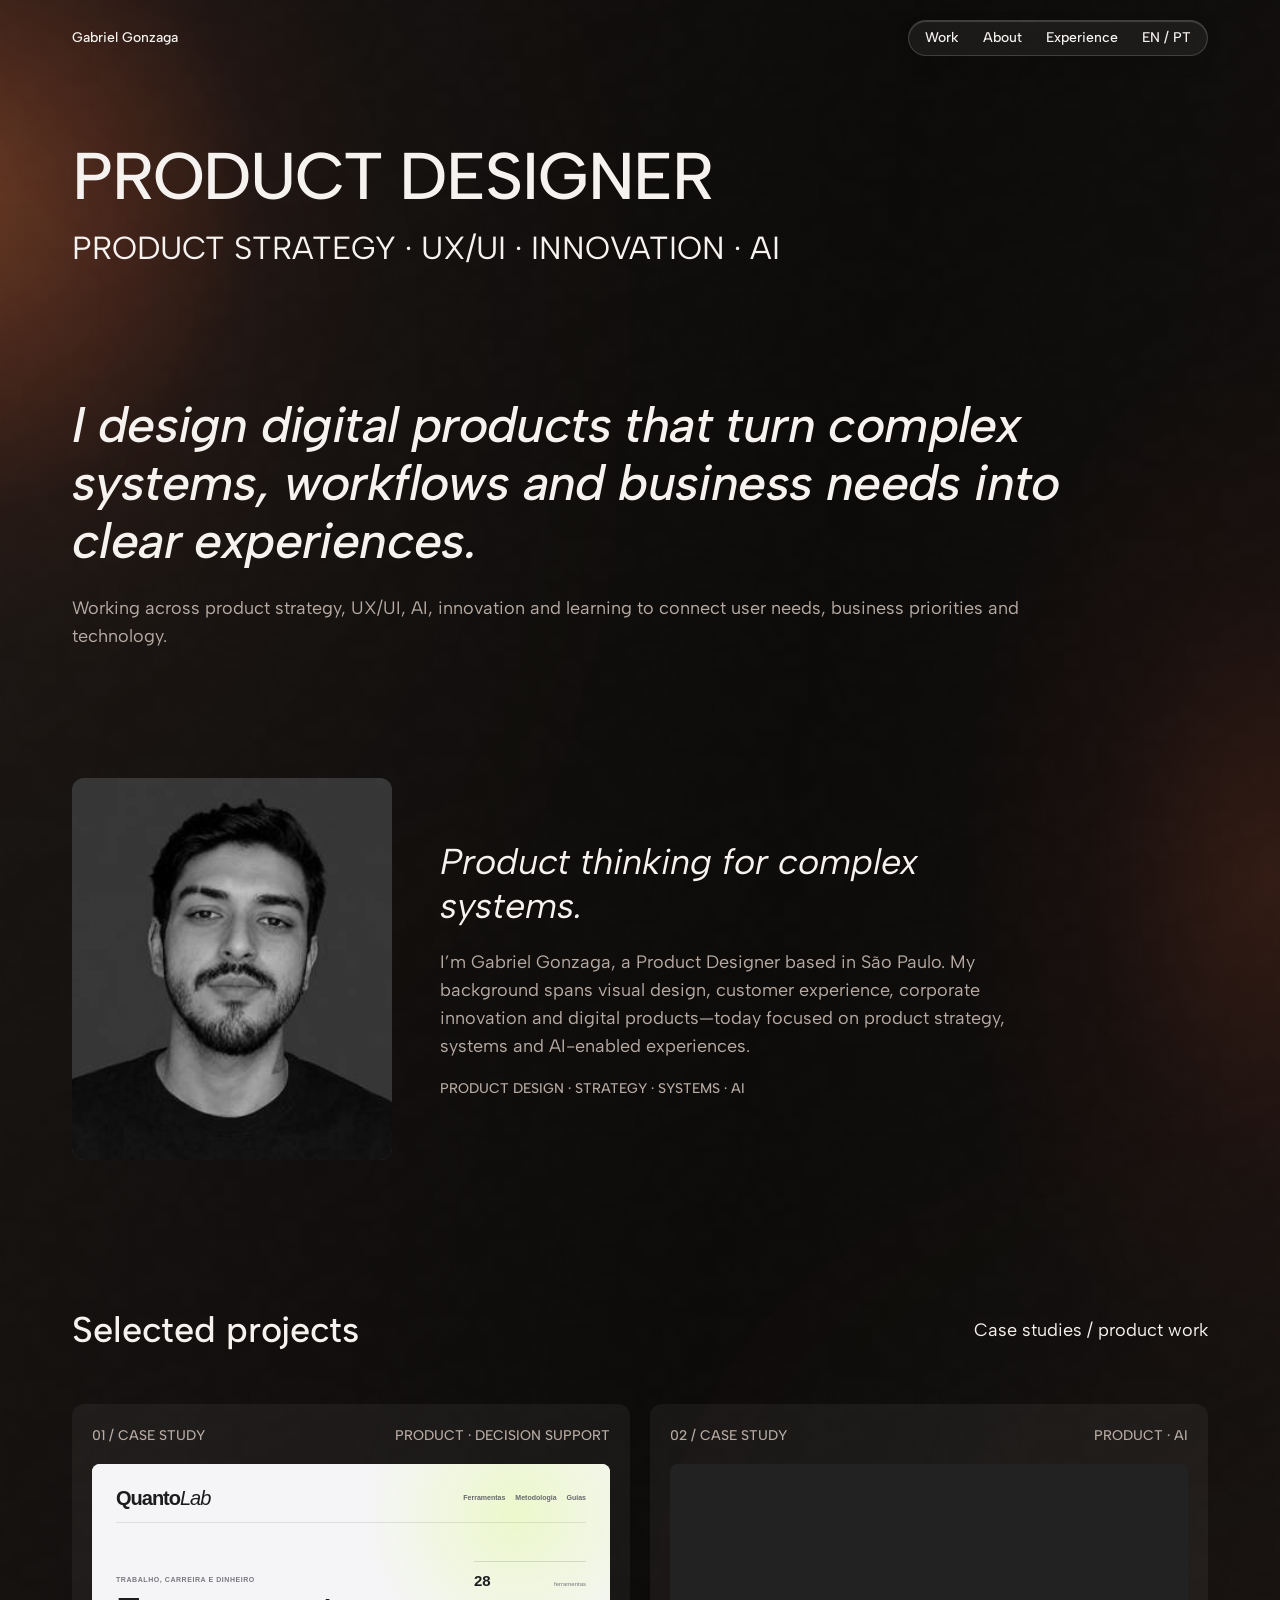
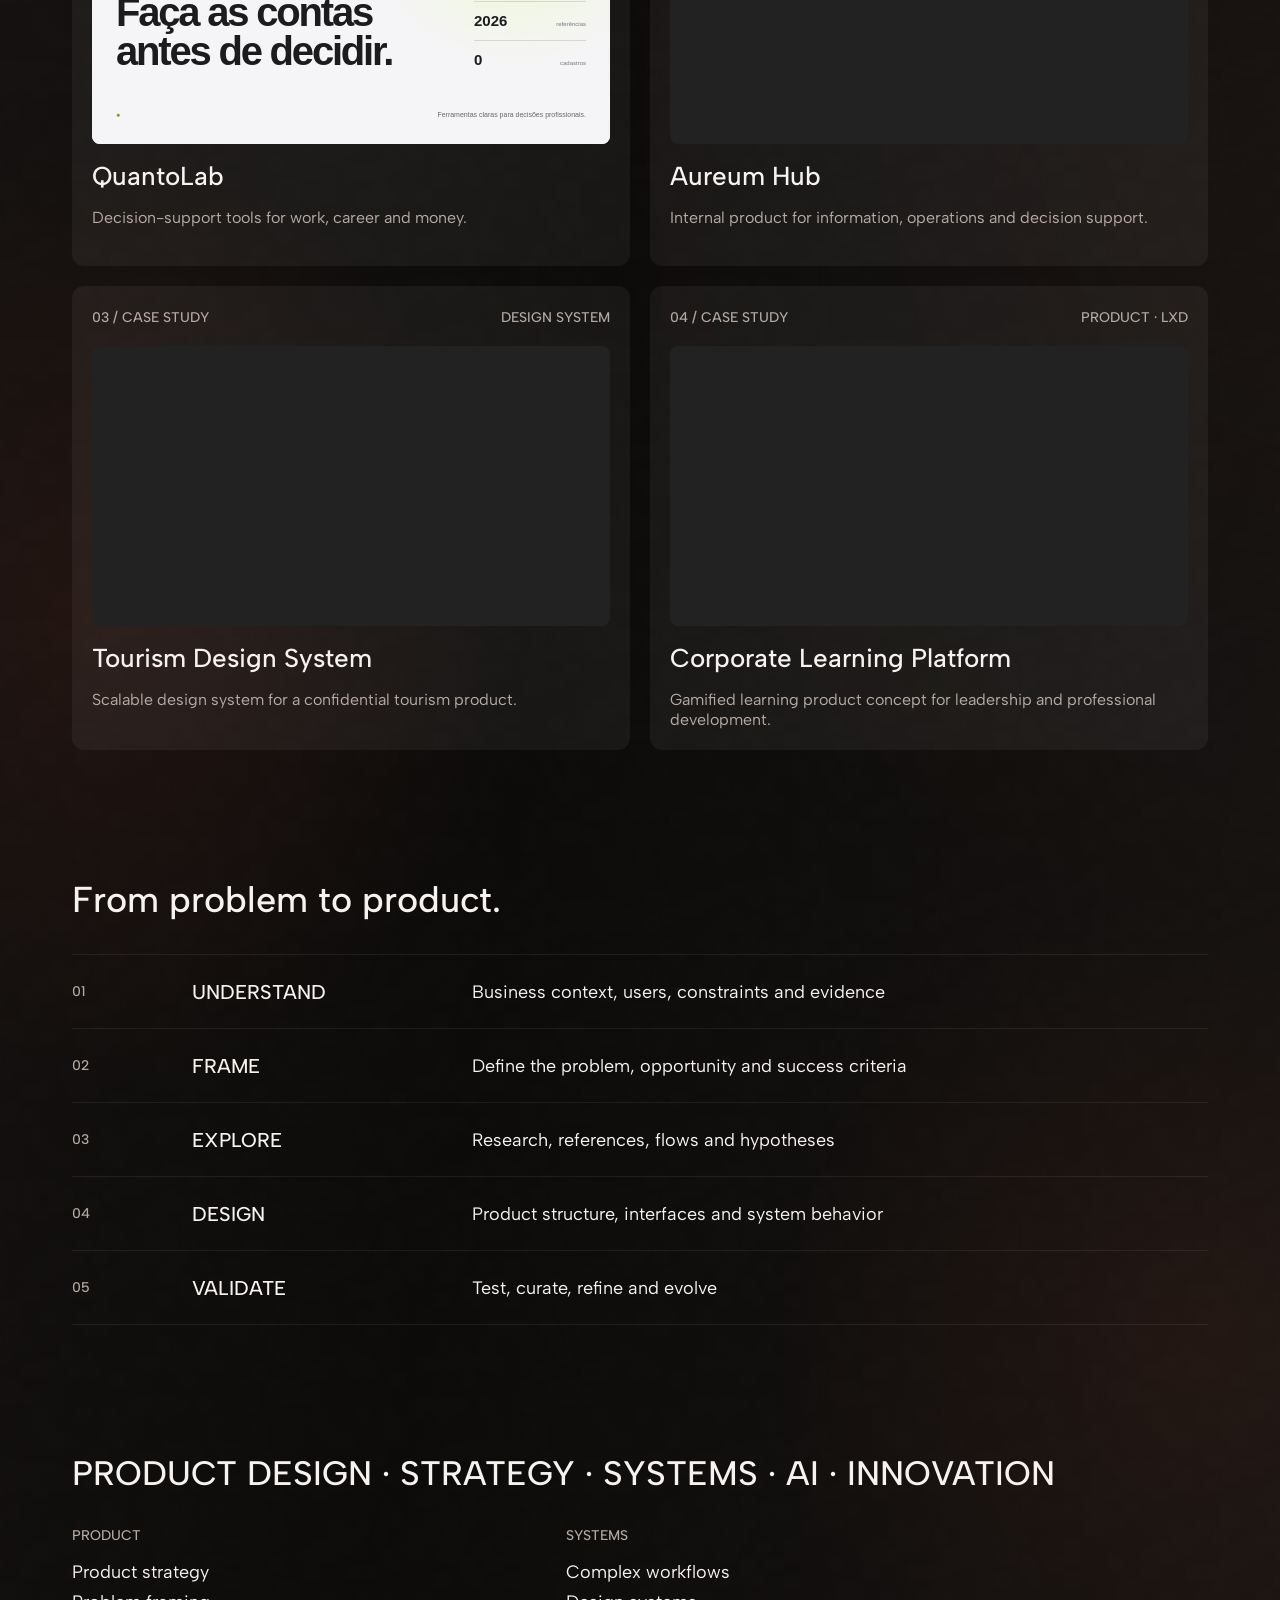
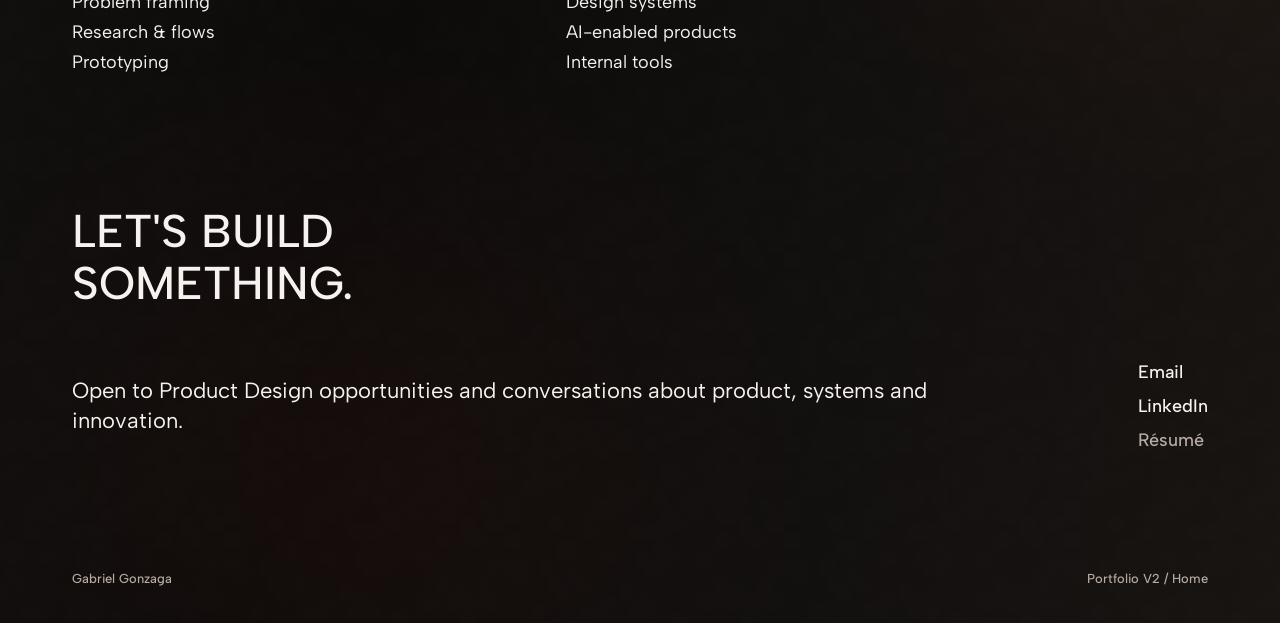
==== commit 9f9be3fd: "Feature QuantoLab on portfolio home" ====
--- a/index.html
+++ b/index.html
@@ -8,6 +8,7 @@
   <title>Gabriel Gonzaga — Product Designer</title>
   <link rel="stylesheet" href="assets/styles.css">
   <link rel="stylesheet" href="assets/home.css">
+  <link rel="stylesheet" href="assets/project-media.css">
   <link rel="stylesheet" href="assets/polish.css">
   <script src="assets/main.js" defer></script>
 </head>
@@ -21,9 +22,9 @@
     <section class="home-section home-value"><div class="home-inner home-value__inner"><p class="home-value__statement">I design digital products that turn complex systems, workflows and business needs into clear experiences.</p><p class="home-value__support">Working across product strategy, UX/UI, AI, innovation and learning to connect user needs, business priorities and technology.</p></div></section>
     <section class="home-section home-about"><div class="home-inner home-about__inner"><div class="home-about__media"><img class="home-about__photo" src="assets/portrait-final.svg" alt="Portrait of Gabriel Gonzaga" width="1167" height="1167" loading="eager" decoding="async"></div><div class="home-about__copy"><h2>Product thinking for complex systems.</h2><p>I’m Gabriel Gonzaga, a Product Designer based in São Paulo. My background spans visual design, customer experience, corporate innovation and digital products—today focused on product strategy, systems and AI-enabled experiences.</p><span>PRODUCT DESIGN · STRATEGY · SYSTEMS · AI</span></div></div></section>
     <section class="home-section home-work"><div class="home-inner home-work__inner"><div class="home-work__header"><h2>Selected projects</h2><p>Case studies / product work</p></div><div class="home-projects">
-      <a class="home-project-card" href="work/aureum-hub/"><div class="home-project-card__meta"><span>01 / CASE STUDY</span><span>PRODUCT · AI</span></div><div class="home-project-card__visual" aria-hidden="true"></div><h3>Aureum Hub</h3><p>Internal product for information, operations and decision support.</p></a>
-      <article class="home-project-card"><div class="home-project-card__meta"><span>02 / CASE STUDY</span><span>DESIGN SYSTEM</span></div><div class="home-project-card__visual" aria-hidden="true"></div><h3>Tourism Design System</h3><p>Scalable design system for a confidential tourism product.</p></article>
-      <article class="home-project-card"><div class="home-project-card__meta"><span>03 / CASE STUDY</span><span>AI · INNOVATION</span></div><div class="home-project-card__visual" aria-hidden="true"></div><h3>AI Governance</h3><p>Workflows, quality criteria and human validation for responsible AI.</p></article>
+      <a class="home-project-card" href="work/quantolab/"><div class="home-project-card__meta"><span>01 / CASE STUDY</span><span>PRODUCT · DECISION SUPPORT</span></div><div class="home-project-card__visual home-project-card__visual--quantolab" aria-hidden="true"><div class="quantolab-thumb"><div class="quantolab-thumb__top"><span class="quantolab-thumb__brand">Quanto<i>Lab</i></span><div class="quantolab-thumb__nav"><span>Ferramentas</span><span>Metodologia</span><span>Guias</span></div></div><div class="quantolab-thumb__body"><div class="quantolab-thumb__copy"><small>TRABALHO, CARREIRA E DINHEIRO</small><strong>Faça as contas antes de decidir.</strong></div><div class="quantolab-thumb__stats"><div class="quantolab-thumb__stat"><b>28</b><span>ferramentas</span></div><div class="quantolab-thumb__stat"><b>2026</b><span>referências</span></div><div class="quantolab-thumb__stat"><b>0</b><span>cadastros</span></div></div></div><div class="quantolab-thumb__footer"><span class="quantolab-thumb__accent">●</span><span>Ferramentas claras para decisões profissionais.</span></div></div></div><h3>QuantoLab</h3><p>Decision-support tools for work, career and money.</p></a>
+      <a class="home-project-card" href="work/aureum-hub/"><div class="home-project-card__meta"><span>02 / CASE STUDY</span><span>PRODUCT · AI</span></div><div class="home-project-card__visual" aria-hidden="true"></div><h3>Aureum Hub</h3><p>Internal product for information, operations and decision support.</p></a>
+      <article class="home-project-card"><div class="home-project-card__meta"><span>03 / CASE STUDY</span><span>DESIGN SYSTEM</span></div><div class="home-project-card__visual" aria-hidden="true"></div><h3>Tourism Design System</h3><p>Scalable design system for a confidential tourism product.</p></article>
       <article class="home-project-card"><div class="home-project-card__meta"><span>04 / CASE STUDY</span><span>PRODUCT · LXD</span></div><div class="home-project-card__visual" aria-hidden="true"></div><h3>Corporate Learning Platform</h3><p>Gamified learning product concept for leadership and professional development.</p></article>
     </div></div></section>
     <section class="home-section home-process"><div class="home-inner home-process__inner"><h2>From problem to product.</h2><div class="home-process__list"><div class="home-process__row"><span>01</span><strong>UNDERSTAND</strong><p>Business context, users, constraints and evidence</p></div><div class="home-process__row"><span>02</span><strong>FRAME</strong><p>Define the problem, opportunity and success criteria</p></div><div class="home-process__row"><span>03</span><strong>EXPLORE</strong><p>Research, references, flows and hypotheses</p></div><div class="home-process__row"><span>04</span><strong>DESIGN</strong><p>Product structure, interfaces and system behavior</p></div><div class="home-process__row"><span>05</span><strong>VALIDATE</strong><p>Test, curate, refine and evolve</p></div></div></div></section>
--- a/assets/project-media.css
+++ b/assets/project-media.css
@@ -0,0 +1,99 @@
+/* Shared project media treatments. Keep product identity inside the media area only. */
+.project-visual--quantolab,
+body[data-page='Home'] .home-project-card__visual--quantolab {
+  position: relative;
+  overflow: hidden;
+  display: block;
+  background: #f5f5f7;
+  color: #1c1c1f;
+}
+
+.quantolab-thumb {
+  position: absolute;
+  inset: 0;
+  padding: 24px;
+  display: grid;
+  grid-template-rows: auto 1fr auto;
+  gap: 18px;
+  background:
+    radial-gradient(circle at 82% 18%, rgba(217,255,102,.30), transparent 32%),
+    #f5f5f7;
+  font-family: Arial, Helvetica, sans-serif;
+}
+.quantolab-thumb__top {
+  display: flex;
+  align-items: center;
+  justify-content: space-between;
+  gap: 20px;
+  padding-bottom: 14px;
+  border-bottom: 1px solid rgba(28,28,31,.10);
+}
+.quantolab-thumb__brand {
+  font-size: 20px;
+  line-height: 1;
+  font-weight: 800;
+  letter-spacing: -.05em;
+}
+.quantolab-thumb__brand i { font-weight: 400; }
+.quantolab-thumb__nav {
+  display: flex;
+  gap: 10px;
+  color: #67676d;
+  font-size: 7px;
+  font-weight: 700;
+}
+.quantolab-thumb__body {
+  align-self: center;
+  display: grid;
+  grid-template-columns: minmax(0,1fr) 112px;
+  gap: 18px;
+  align-items: end;
+}
+.quantolab-thumb__copy small {
+  display: block;
+  margin-bottom: 8px;
+  color: #797980;
+  font-size: 7px;
+  font-weight: 700;
+  letter-spacing: .08em;
+}
+.quantolab-thumb__copy strong {
+  display: block;
+  max-width: 290px;
+  font-size: clamp(24px,3.3vw,40px);
+  line-height: .98;
+  letter-spacing: -.055em;
+}
+.quantolab-thumb__stats {
+  display: grid;
+  gap: 8px;
+}
+.quantolab-thumb__stat {
+  padding-top: 8px;
+  border-top: 1px solid rgba(28,28,31,.14);
+  display: flex;
+  align-items: baseline;
+  justify-content: space-between;
+  gap: 8px;
+}
+.quantolab-thumb__stat b { font-size: 15px; }
+.quantolab-thumb__stat span { color: #76767c; font-size: 6px; text-align: right; }
+.quantolab-thumb__footer {
+  display: flex;
+  justify-content: space-between;
+  gap: 10px;
+  color: #67676d;
+  font-size: 7px;
+}
+.quantolab-thumb__accent { color: #79a500; }
+
+@media (max-width: 767px) {
+  .quantolab-thumb { padding: 18px; gap: 12px; }
+  .quantolab-thumb__nav { display: none; }
+  .quantolab-thumb__body { grid-template-columns: 1fr; gap: 14px; align-items: center; }
+  .quantolab-thumb__copy strong { font-size: 28px; }
+  .quantolab-thumb__stats { grid-template-columns: repeat(3,minmax(0,1fr)); gap: 6px; }
+  .quantolab-thumb__stat { display: block; }
+  .quantolab-thumb__stat span { display: block; margin-top: 2px; text-align: left; }
+  .quantolab-thumb__footer { display: none; }
+}
--- a/assets/polish.css
+++ b/assets/polish.css
@@ -1,18 +1,33 @@
 /*
- * Controlled fidelity layer
- * -------------------------
- * Only approved exceptions and cross-route normalization live here:
- * quieter display typography, removal of prominent page dividers,
- * portrait geometry/crop, and shared shell consistency.
+ * Portfolio V2 — stabilization layer
+ * ----------------------------------
+ * Figma remains the structural source of truth. This layer preserves the two
+ * approved web refinements documented in DESIGN.md: quieter display type and
+ * no prominent full-width section divider rules.
  */
 
-.site-header {
-  min-height: 76px !important;
+:root {
+  --content: 1296px;
+  --gutter: 72px;
+  --section: 64px;
+  --header-height: 76px;
+  --footer-height: 88px;
+  --display: 66px;
+  --case-title: 56px;
+  --h2: 36px;
+}
+
+/* Shared shell ----------------------------------------------------------- */
+.site-header,
+.site-footer {
+  background: transparent !important;
   border: 0 !important;
-  background: transparent !important;
-}
+}
+.site-header { min-height: 76px !important; }
+.site-footer { min-height: 88px !important; }
 .header-inner,
-.footer-inner {
+.footer-inner,
+.section-inner {
   width: min(calc(100% - (var(--gutter) * 2)),1296px) !important;
 }
 .brand {
@@ -23,9 +38,9 @@
 .desktop-nav {
   gap: 24px !important;
   padding: 8px 16px !important;
+  border: 1px solid rgba(255,255,255,.16) !important;
   border-radius: 20px !important;
   background: rgba(255,255,255,.06) !important;
-  border: 1px solid rgba(255,255,255,.16) !important;
   backdrop-filter: blur(24px) !important;
   -webkit-backdrop-filter: blur(24px) !important;
   box-shadow: 0 8px 24px -8px rgba(0,0,0,.18), inset 0 1px 1px rgba(255,255,255,.18) !important;
@@ -35,62 +50,118 @@
   font-size: 14px !important;
   line-height: 18px !important;
 }
-.site-footer { min-height: 88px !important; }
-.footer-label { font-size: 13px !important; line-height: 18px !important; }
-
-/* No prominent horizontal page dividers. */
-.section,
+.footer-label {
+  color: var(--muted) !important;
+  font-size: 13px !important;
+  line-height: 18px !important;
+}
+
+/* Approved web refinement: spacing/atmosphere, not full-width rules, creates hierarchy. */
+main > .section,
 .home-section,
 .home-page .site-header,
 .home-page .site-footer {
   border-top: 0 !important;
   border-bottom: 0 !important;
 }
-
-/* Figma uses these quiet bands as grouping material, not divider rules. */
-.soft-band {
-  background: rgba(255,255,255,.04) !important;
-}
-
-/* User-approved display reduction. */
+.soft-band { background: rgba(255,255,255,.04) !important; }
+
+/* Remove decorative additions not present in the approved composition. */
+.project-visual::before,
+.project-visual::after,
+.solution-placeholder::before,
+.solution-placeholder::after,
+.section-inner::before,
+.section-inner::after {
+  content: none !important;
+}
+
+/* Shared rhythm and approved quieter hierarchy ------------------------- */
+.section-inner { padding-block: 64px !important; }
+.section-inner.compact { padding-block: 64px !important; }
+.hero {
+  padding-top: 72px !important;
+  padding-bottom: 64px !important;
+}
 .page-title,
 .display {
-  font-size: clamp(54px,4.6vw,66px) !important;
-  line-height: 1.04 !important;
+  font-size: 66px !important;
+  line-height: 72px !important;
+  font-weight: 500 !important;
+  letter-spacing: -.018em !important;
 }
 .case-title {
-  font-size: clamp(46px,3.9vw,56px) !important;
-  line-height: 1.08 !important;
-}
-.home-identity h1 {
-  font-size: clamp(54px,4.6vw,66px) !important;
-  line-height: 1.04 !important;
+  font-size: 56px !important;
+  line-height: 62px !important;
+  font-weight: 500 !important;
+  letter-spacing: -.014em !important;
+}
+.section-title,
+.profile-name,
+.capability-title,
+.resume-cta h2 {
+  font-size: 36px !important;
+  line-height: 44px !important;
+  letter-spacing: -.012em !important;
+}
+.hero-copy {
+  max-width: 1040px !important;
+  font-size: 22px !important;
+  line-height: 32px !important;
+}
+
+/* Structural rows stay flat. Home process keeps its intentional internal rules. */
+.process-row,
+.timeline-row,
+.work-row {
+  background: transparent !important;
+  border-radius: 0 !important;
+  box-shadow: none !important;
+  border-top: 0 !important;
+  border-bottom: 0 !important;
+}
+
+/* HOME ------------------------------------------------------------------ */
+body[data-page='Home'] .home-inner {
+  width: min(calc(100% - (var(--gutter) * 2)),1296px) !important;
+  padding-block: 64px !important;
+}
+body[data-page='Home'] .home-identity__inner { gap: 16px !important; }
+body[data-page='Home'] .home-identity h1 {
+  font-size: 66px !important;
+  line-height: 72px !important;
   letter-spacing: -.018em !important;
 }
-.home-identity__inner > p {
-  font-size: clamp(26px,2.25vw,32px) !important;
-  line-height: 1.25 !important;
-}
-.home-value__statement {
+body[data-page='Home'] .home-identity__inner > p,
+body[data-page='Home'] .home-identity p {
+  font-size: 32px !important;
+  line-height: 40px !important;
+}
+body[data-page='Home'] .home-value__inner { gap: 24px !important; }
+body[data-page='Home'] .home-value__statement {
   max-width: 1100px !important;
-  font-size: clamp(40px,3.45vw,50px) !important;
-  line-height: 1.16 !important;
-}
-
-/* Canonical portrait presentation. */
-.home-about__inner {
+  font-size: 50px !important;
+  line-height: 58px !important;
+}
+body[data-page='Home'] .home-value__support {
+  max-width: 1040px !important;
+  font-size: 18px !important;
+  line-height: 28px !important;
+}
+body[data-page='Home'] .home-about__inner {
   grid-template-columns: 320px minmax(0,620px) !important;
   gap: 48px !important;
   justify-content: start !important;
-}
-.home-about__media {
+  align-items: center !important;
+}
+body[data-page='Home'] .home-about__media {
   width: 320px !important;
   height: 382px !important;
   max-width: 100% !important;
   overflow: hidden !important;
   border-radius: 12px !important;
 }
-.home-about__photo {
+body[data-page='Home'] .home-about__photo {
   width: 100% !important;
   height: 100% !important;
   max-width: none !important;
@@ -99,79 +170,666 @@
   border-radius: 12px !important;
   filter: grayscale(1) !important;
 }
-.profile-photo {
+body[data-page='Home'] .home-about__copy { gap: 20px !important; }
+body[data-page='Home'] .home-about__copy h2 {
+  font-size: 36px !important;
+  line-height: 44px !important;
+}
+body[data-page='Home'] .home-about__copy p {
+  font-size: 18px !important;
+  line-height: 28px !important;
+}
+body[data-page='Home'] .home-about__copy span {
+  font-size: 14px !important;
+  line-height: 18px !important;
+}
+body[data-page='Home'] .home-work__inner { gap: 32px !important; }
+body[data-page='Home'] .home-work__header {
+  min-height: 84px !important;
+  gap: 32px !important;
+}
+body[data-page='Home'] .home-work__header h2,
+body[data-page='Home'] .home-process h2 {
+  font-size: 36px !important;
+  line-height: 44px !important;
+}
+body[data-page='Home'] .home-work__header p {
+  width: 300px !important;
+  font-size: 18px !important;
+  line-height: 22px !important;
+}
+body[data-page='Home'] .home-projects {
+  grid-template-columns: repeat(2,minmax(0,1fr)) !important;
+  gap: 20px !important;
+}
+body[data-page='Home'] .home-project-card {
+  min-height: 462px !important;
+  padding: 20px !important;
+  gap: 16px !important;
+  border-radius: 12px !important;
+}
+body[data-page='Home'] .home-project-card__meta {
+  min-height: 24px !important;
+  font-size: 14px !important;
+  line-height: 18px !important;
+}
+body[data-page='Home'] .home-project-card__visual {
+  height: 280px !important;
+  flex-basis: 280px !important;
+}
+body[data-page='Home'] .home-project-card h3 {
+  font-size: 26px !important;
+  line-height: 32px !important;
+}
+body[data-page='Home'] .home-project-card p {
+  font-size: 16px !important;
+  line-height: 20px !important;
+}
+body[data-page='Home'] .home-process__inner { gap: 32px !important; }
+body[data-page='Home'] .home-process h2 { max-width: 760px !important; }
+body[data-page='Home'] .home-process__row {
+  min-height: 74px !important;
+  grid-template-columns: 120px 280px minmax(0,1fr) !important;
+}
+body[data-page='Home'] .home-process__row > span {
+  font-size: 14px !important;
+  line-height: 18px !important;
+}
+body[data-page='Home'] .home-process__row strong {
+  font-size: 20px !important;
+  line-height: 24px !important;
+}
+body[data-page='Home'] .home-process__row p {
+  font-size: 18px !important;
+  line-height: 24px !important;
+}
+body[data-page='Home'] .home-capabilities__inner { gap: 32px !important; }
+body[data-page='Home'] .home-capabilities h2 {
+  font-size: 34px !important;
+  line-height: 42px !important;
+}
+body[data-page='Home'] .home-capabilities__grid { gap: 64px !important; }
+body[data-page='Home'] .home-capabilities__grid > div { width: 430px !important; }
+body[data-page='Home'] .home-capabilities__grid h3 {
+  font-size: 14px !important;
+  line-height: 18px !important;
+}
+body[data-page='Home'] .home-capabilities__grid ul {
+  font-size: 18px !important;
+  line-height: 30px !important;
+}
+body[data-page='Home'] .home-contact__inner { gap: 32px !important; }
+body[data-page='Home'] .home-contact h2 {
+  font-size: 46px !important;
+  line-height: 52px !important;
+}
+body[data-page='Home'] .home-contact__row { min-height: 130px !important; }
+body[data-page='Home'] .home-contact__row > p {
+  max-width: 920px !important;
+  font-size: 22px !important;
+  line-height: 30px !important;
+}
+body[data-page='Home'] .home-contact__links {
+  font-size: 18px !important;
+  line-height: 22px !important;
+}
+
+/* WORK ------------------------------------------------------------------ */
+body[data-page='Work'] .hero-copy,
+body[data-page='Experience'] .hero-copy { color: var(--text) !important; }
+body[data-page='Work'] main > .section:first-child .section-inner {
+  padding-top: 72px !important;
+  padding-bottom: 64px !important;
+}
+body[data-page='Work'] main > .section:nth-child(2) .section-inner { padding-block: 48px !important; }
+body[data-page='Work'] .section-heading-row { margin-bottom: 32px !important; }
+body[data-page='Work'] .filter-row { margin-top: 16px !important; }
+body[data-page='Work'] .filter-chip {
+  min-width: 52px !important;
+  min-height: 32px !important;
+  padding: 8px 12px !important;
+  font-size: 12px !important;
+  line-height: 16px !important;
+}
+body[data-page='Work'] .project-grid {
+  column-gap: 20px !important;
+  row-gap: 32px !important;
+}
+body[data-page='Work'] .project-card {
+  min-height: 462px !important;
+  padding: 20px !important;
+  gap: 16px !important;
+}
+body[data-page='Work'] .card-meta { font-size: 14px !important; line-height: 18px !important; }
+body[data-page='Work'] .project-visual { height: 280px !important; }
+body[data-page='Work'] .project-card h3 { font-size: 26px !important; line-height: 32px !important; }
+body[data-page='Work'] .project-card p { font-size: 16px !important; line-height: 20px !important; }
+body[data-page='Work'] .more-work { margin-top: 58px !important; }
+body[data-page='Work'] .work-row {
+  grid-template-columns: 48px minmax(260px,1fr) 240px 56px !important;
+  gap: 24px !important;
+  min-height: 72px !important;
+  padding: 18px 0 !important;
+}
+body[data-page='Work'] .work-index { font-size: 14px !important; line-height: 18px !important; }
+body[data-page='Work'] .work-title { font-size: 26px !important; line-height: 32px !important; }
+body[data-page='Work'] .work-meta,
+body[data-page='Work'] .work-year { font-size: 16px !important; line-height: 20px !important; }
+body[data-page='Work'] main > .section:last-child .section-inner {
+  padding-top: 72px !important;
+  padding-bottom: 64px !important;
+}
+body[data-page='Work'] .next-project h2 {
+  font-size: 40px !important;
+  line-height: 48px !important;
+}
+body[data-page='Work'] .next-project > p,
+body[data-page='Work'] .next-project .body-large { font-size: 22px !important; line-height: 30px !important; }
+
+/* ABOUT ----------------------------------------------------------------- */
+body[data-page='About'] .hero {
+  padding-top: 72px !important;
+  padding-bottom: 64px !important;
+}
+body[data-page='About'] .hero-subtitle {
+  margin-top: 20px !important;
+  font-size: 28px !important;
+  line-height: 36px !important;
+  font-style: italic !important;
+}
+body[data-page='About'] .hero-copy {
+  margin-top: 20px !important;
+  font-size: 22px !important;
+  line-height: 32px !important;
+}
+body[data-page='About'] .profile-grid {
+  grid-template-columns: 480px minmax(0,1fr) !important;
+  gap: 48px !important;
+}
+body[data-page='About'] .profile-photo {
   width: 480px !important;
   height: 560px !important;
   max-width: 100% !important;
   object-fit: cover !important;
-  object-position: 50% 50% !important;
+  object-position: 50% 43% !important;
   border-radius: 12px !important;
   filter: grayscale(1) !important;
 }
-.profile-grid { gap: 48px !important; }
-
-/* Structural rows remain rows; no invented card treatment. */
-.process-row,
-.timeline-row,
-.work-row {
-  background: transparent !important;
-  border-radius: 0 !important;
-  box-shadow: none !important;
-}
-.principles-panel,
-.capabilities,
-.case-meta {
-  transform: none !important;
-}
-
-/* Remove decorative additions that were not part of the approved Figma. */
-.project-visual::before,
-.project-visual::after,
-.solution-placeholder::before,
-.solution-placeholder::after,
-.section-inner::before,
-.section-inner::after {
-  content: none !important;
-}
-
+body[data-page='About'] .profile-copy { gap: 24px !important; }
+body[data-page='About'] .profile-name { font-size: 36px !important; line-height: 44px !important; }
+body[data-page='About'] .profile-role { font-size: 22px !important; line-height: 32px !important; }
+body[data-page='About'] .body-large { font-size: 20px !important; line-height: 30px !important; }
+body[data-page='About'] .principles-panel {
+  min-height: 380px !important;
+  margin-top: 32px !important;
+  border-radius: 12px !important;
+  background: #222 !important;
+}
+body[data-page='About'] .principle { min-height: 380px !important; padding: 24px !important; }
+body[data-page='About'] .principle h3 {
+  margin-top: 18px !important;
+  font-size: 24px !important;
+  line-height: 32px !important;
+}
+body[data-page='About'] .principle p {
+  margin-top: 16px !important;
+  font-size: 18px !important;
+  line-height: 28px !important;
+}
+body[data-page='About'] .next-project h2 {
+  font-size: 40px !important;
+  line-height: 48px !important;
+  font-style: normal !important;
+}
 .contact-inline {
-  display: flex;
-  flex-wrap: wrap;
-  gap: 8px 24px;
-  color: var(--text);
-  font-size: 18px;
-  line-height: 24px;
-  font-weight: 500;
-}
-.contact-inline a { transition: opacity .18s ease; }
-.contact-inline a:hover { opacity: .64; }
-.contact-inline span { color: var(--muted); }
-
-@media (max-width: 1199px) {
+  display: flex !important;
+  flex-wrap: wrap !important;
+  gap: 8px 24px !important;
+  color: var(--text) !important;
+  font-size: 18px !important;
+  line-height: 24px !important;
+  font-weight: 500 !important;
+}
+.contact-inline span { color: var(--muted) !important; }
+
+/* EXPERIENCE ------------------------------------------------------------ */
+body[data-page='Experience'] .hero {
+  padding-top: 72px !important;
+  padding-bottom: 64px !important;
+}
+body[data-page='Experience'] .timeline { margin-top: 24px !important; }
+body[data-page='Experience'] .timeline-row {
+  grid-template-columns: 190px 430px minmax(0,1fr) !important;
+  gap: 32px !important;
+  min-height: 210px !important;
+  padding: 24px 0 !important;
+}
+body[data-page='Experience'] .timeline-role h3 { font-size: 24px !important; line-height: 32px !important; }
+body[data-page='Experience'] .timeline-role p { margin-top: 8px !important; font-size: 18px !important; line-height: 24px !important; }
+body[data-page='Experience'] .timeline-copy { font-size: 18px !important; line-height: 28px !important; }
+body[data-page='Experience'] .education-grid {
+  margin-top: 24px !important;
+  min-height: 250px !important;
+  gap: 32px !important;
+}
+body[data-page='Experience'] .education-block h3 { font-size: 18px !important; line-height: 24px !important; }
+body[data-page='Experience'] .education-block p { font-size: 22px !important; line-height: 32px !important; }
+body[data-page='Experience'] .capabilities {
+  min-height: 214px !important;
+  gap: 32px !important;
+  padding: 24px !important;
+  border-radius: 12px !important;
+}
+body[data-page='Experience'] .cap-label { font-size: 14px !important; line-height: 18px !important; }
+body[data-page='Experience'] .capabilities .capability-list {
+  margin-top: 12px !important;
+  font-size: 22px !important;
+  line-height: 34px !important;
+}
+
+/* CASE STUDY ------------------------------------------------------------ */
+body[data-page='Aureum Hub'] main > .section:first-child .section-inner { padding-block: 64px !important; }
+body[data-page='Aureum Hub'] .hero-copy {
+  margin-top: 16px !important;
+  max-width: 1040px !important;
+  font-size: 22px !important;
+  line-height: 32px !important;
+}
+body[data-page='Aureum Hub'] .case-meta {
+  min-height: 72px !important;
+  margin-top: 18px !important;
+  grid-template-columns: repeat(4,minmax(0,1fr)) !important;
+  border-radius: 16px !important;
+}
+body[data-page='Aureum Hub'] .case-meta-item { padding: 12px 16px !important; }
+body[data-page='Aureum Hub'] .meta-label { font-size: 12px !important; line-height: 16px !important; }
+body[data-page='Aureum Hub'] .meta-value { margin-top: 8px !important; font-size: 18px !important; line-height: 24px !important; }
+body[data-page='Aureum Hub'] .two-columns { gap: 32px !important; }
+body[data-page='Aureum Hub'] .info-block { gap: 16px !important; }
+body[data-page='Aureum Hub'] .info-block h3 { font-size: 18px !important; line-height: 24px !important; }
+body[data-page='Aureum Hub'] .info-block p { font-size: 22px !important; line-height: 32px !important; }
+body[data-page='Aureum Hub'] main > .section:nth-child(3) .section-inner { padding-block: 32px !important; }
+body[data-page='Aureum Hub'] .product-scene { height: 440px !important; border-radius: 20px !important; }
+body[data-page='Aureum Hub'] .process-list { margin-top: 24px !important; }
+body[data-page='Aureum Hub'] .process-row {
+  grid-template-columns: 100px 250px minmax(0,1fr) !important;
+  gap: 24px !important;
+  min-height: 118px !important;
+  padding: 24px 0 !important;
+}
+body[data-page='Aureum Hub'] .step-number { font-size: 14px !important; line-height: 18px !important; }
+body[data-page='Aureum Hub'] .step-title { font-size: 20px !important; line-height: 26px !important; }
+body[data-page='Aureum Hub'] .step-copy { font-size: 18px !important; line-height: 28px !important; }
+body[data-page='Aureum Hub'] .solution-visuals { gap: 20px !important; margin-top: 24px !important; }
+body[data-page='Aureum Hub'] .solution-placeholder { min-height: 400px !important; }
+body[data-page='Aureum Hub'] .solution-copy { margin-top: 24px !important; font-size: 20px !important; line-height: 30px !important; }
+body[data-page='Aureum Hub'] main > .section:last-child .section-inner {
+  padding-top: 72px !important;
+  padding-bottom: 64px !important;
+}
+body[data-page='Aureum Hub'] .next-project h2 { font-size: 36px !important; line-height: 44px !important; }
+
+/* TABLET — canonical 1024 behavior -------------------------------------- */
+@media (max-width: 1199px) and (min-width: 768px) {
+  :root {
+    --gutter: 48px;
+    --section: 64px;
+    --display: 50px;
+    --case-title: 46px;
+    --h2: 32px;
+    --footer-height: 80px;
+  }
+  .site-header { min-height: 76px !important; }
   .site-footer { min-height: 80px !important; }
+  .desktop-nav {
+    gap: 16px !important;
+    padding: 12px 16px !important;
+  }
+  .desktop-nav a,
+  .desktop-nav span { font-size: 14px !important; line-height: 20px !important; }
+  .footer-label { font-size: 13px !important; line-height: 18px !important; }
   .page-title,
-  .display,
-  .home-identity h1 { font-size: 50px !important; line-height: 56px !important; }
+  .display { font-size: 50px !important; line-height: 56px !important; }
   .case-title { font-size: 46px !important; line-height: 52px !important; }
-  .profile-photo { width: 360px !important; height: 430px !important; }
-  .home-about__inner { grid-template-columns: 300px minmax(0,560px) !important; gap: 48px !important; }
-  .home-about__media { width: 300px !important; }
-}
-
+  .section-title,
+  .profile-name,
+  .capability-title,
+  .resume-cta h2 { font-size: 32px !important; line-height: 40px !important; }
+  .hero {
+    padding-top: 48px !important;
+    padding-bottom: 64px !important;
+  }
+  .hero-copy { font-size: 18px !important; line-height: 28px !important; }
+
+  body[data-page='Home'] .home-inner { padding-block: 64px !important; }
+  body[data-page='Home'] .home-identity h1 { font-size: 50px !important; line-height: 56px !important; }
+  body[data-page='Home'] .home-identity p { font-size: 28px !important; line-height: 34px !important; }
+  body[data-page='Home'] .home-value__statement { font-size: 40px !important; line-height: 48px !important; }
+  body[data-page='Home'] .home-value__support { font-size: 18px !important; line-height: 28px !important; }
+  body[data-page='Home'] .home-about__inner {
+    grid-template-columns: 400px minmax(0,1fr) !important;
+    gap: 64px !important;
+  }
+  body[data-page='Home'] .home-about__media { width: 400px !important; height: 477px !important; }
+  body[data-page='Home'] .home-about__copy h2 { font-size: 30px !important; line-height: 38px !important; }
+  body[data-page='Home'] .home-about__copy p { font-size: 22px !important; line-height: 30px !important; }
+  body[data-page='Home'] .home-about__copy span { font-size: 13px !important; line-height: 18px !important; }
+  body[data-page='Home'] .home-work__header h2,
+  body[data-page='Home'] .home-process h2 { font-size: 32px !important; line-height: 40px !important; }
+  body[data-page='Home'] .home-work__header p { font-size: 17px !important; line-height: 26px !important; }
+  body[data-page='Home'] .home-project-card { min-height: 0 !important; }
+  body[data-page='Home'] .home-project-card__meta { font-size: 13px !important; line-height: 18px !important; }
+  body[data-page='Home'] .home-project-card__visual { height: 280px !important; flex-basis: 280px !important; }
+  body[data-page='Home'] .home-project-card h3 { font-size: 20px !important; line-height: 26px !important; }
+  body[data-page='Home'] .home-project-card p { font-size: 17px !important; line-height: 26px !important; }
+  body[data-page='Home'] .home-process__row { grid-template-columns: 88px 220px minmax(0,1fr) !important; }
+  body[data-page='Home'] .home-process__row > span { font-size: 13px !important; line-height: 18px !important; }
+  body[data-page='Home'] .home-process__row strong,
+  body[data-page='Home'] .home-process__row p { font-size: 17px !important; line-height: 26px !important; }
+  body[data-page='Home'] .home-capabilities h2 { font-size: 30px !important; line-height: 38px !important; }
+  body[data-page='Home'] .home-capabilities__grid h3 { font-size: 13px !important; line-height: 18px !important; }
+  body[data-page='Home'] .home-capabilities__grid ul { font-size: 17px !important; line-height: 26px !important; }
+  body[data-page='Home'] .home-contact h2 { font-size: 40px !important; line-height: 44px !important; }
+  body[data-page='Home'] .home-contact__row > p { font-size: 22px !important; line-height: 30px !important; }
+  body[data-page='Home'] .home-contact__links { font-size: 17px !important; line-height: 26px !important; }
+
+  body[data-page='Work'] main > .section:first-child .section-inner { padding-top: 48px !important; padding-bottom: 64px !important; }
+  body[data-page='Work'] main > .section:nth-child(2) .section-inner { padding-block: 48px !important; }
+  body[data-page='Work'] .filter-chip {
+    min-width: 56px !important;
+    min-height: 44px !important;
+    padding: 8px !important;
+    font-size: 13px !important;
+    line-height: 18px !important;
+  }
+  body[data-page='Work'] .project-card { min-height: 0 !important; }
+  body[data-page='Work'] .card-meta { font-size: 13px !important; line-height: 18px !important; }
+  body[data-page='Work'] .project-visual { height: 280px !important; }
+  body[data-page='Work'] .project-card h3 { font-size: 20px !important; line-height: 26px !important; }
+  body[data-page='Work'] .project-card p { font-size: 17px !important; line-height: 26px !important; }
+  body[data-page='Work'] .work-row {
+    grid-template-columns: 40px minmax(0,1fr) 180px 48px !important;
+    gap: 16px !important;
+    min-height: 64px !important;
+    padding: 0 !important;
+  }
+  body[data-page='Work'] .work-index { font-size: 13px !important; line-height: 18px !important; }
+  body[data-page='Work'] .work-title { font-size: 20px !important; line-height: 28px !important; }
+  body[data-page='Work'] .work-meta,
+  body[data-page='Work'] .work-year { font-size: 15px !important; line-height: 22px !important; }
+  body[data-page='Work'] main > .section:last-child .section-inner { padding-top: 48px !important; padding-bottom: 64px !important; }
+  body[data-page='Work'] .next-project h2 { font-size: 34px !important; line-height: 42px !important; }
+
+  body[data-page='About'] .profile-grid { grid-template-columns: 360px minmax(0,1fr) !important; gap: 48px !important; }
+  body[data-page='About'] .profile-photo { width: 360px !important; height: 430px !important; }
+  body[data-page='About'] .profile-name { font-size: 32px !important; line-height: 40px !important; }
+  body[data-page='About'] .profile-role { font-size: 20px !important; line-height: 30px !important; }
+  body[data-page='About'] .body-large { font-size: 18px !important; line-height: 28px !important; }
+  body[data-page='About'] .principle h3 { font-size: 22px !important; line-height: 30px !important; }
+  body[data-page='About'] .principle p { font-size: 17px !important; line-height: 26px !important; }
+
+  body[data-page='Experience'] .timeline-row {
+    grid-template-columns: 150px minmax(260px,.9fr) minmax(0,1.1fr) !important;
+    gap: 28px !important;
+  }
+  body[data-page='Experience'] .education-block p { font-size: 18px !important; line-height: 28px !important; }
+  body[data-page='Experience'] .capabilities .capability-list { font-size: 18px !important; line-height: 30px !important; }
+
+  body[data-page='Aureum Hub'] .hero-copy { font-size: 18px !important; line-height: 28px !important; }
+  body[data-page='Aureum Hub'] .info-block p { font-size: 18px !important; line-height: 28px !important; }
+  body[data-page='Aureum Hub'] .process-row { grid-template-columns: 88px 220px minmax(0,1fr) !important; }
+  body[data-page='Aureum Hub'] .step-copy { font-size: 17px !important; line-height: 26px !important; }
+  body[data-page='Aureum Hub'] .solution-copy { font-size: 18px !important; line-height: 28px !important; }
+}
+
+/* MOBILE — 390 reference, fluid down to 320 ----------------------------- */
 @media (max-width: 767px) {
+  :root {
+    --gutter: 20px;
+    --section: 56px;
+    --header-height: 68px;
+    --footer-height: 72px;
+    --display: 36px;
+    --case-title: 34px;
+    --h2: 26px;
+  }
   .site-header { min-height: 68px !important; }
   .site-footer { min-height: 72px !important; }
+  .header-inner,
+  .footer-inner,
+  .section-inner {
+    width: min(calc(100% - 40px),1296px) !important;
+  }
+  .brand { font-size: 14px !important; line-height: 20px !important; }
+  .mobile-menu-button {
+    min-width: 0 !important;
+    height: 48px !important;
+    padding: 12px 16px !important;
+    border-radius: 20px !important;
+    font-size: 14px !important;
+    line-height: 20px !important;
+  }
   .footer-label { font-size: 12px !important; line-height: 16px !important; }
+  .section-inner,
+  .section-inner.compact { padding-block: 56px !important; }
+  .hero {
+    padding-top: 20px !important;
+    padding-bottom: 56px !important;
+  }
   .page-title,
-  .display,
-  .home-identity h1 { font-size: 36px !important; line-height: 42px !important; }
+  .display { font-size: 36px !important; line-height: 42px !important; }
   .case-title { font-size: 34px !important; line-height: 40px !important; }
-  .home-identity__inner > p { font-size: 21px !important; line-height: 29px !important; }
-  .home-value__statement { font-size: 30px !important; line-height: 38px !important; }
-  .home-about__inner { display: flex !important; flex-direction: column !important; gap: 40px !important; }
-  .home-about__media { width: 100% !important; height: auto !important; aspect-ratio: 5 / 6 !important; }
-  .home-about__photo { width: 100% !important; height: 100% !important; object-position: 50% 45% !important; }
-  .profile-photo { width: min(100%,350px) !important; height: auto !important; aspect-ratio: 5 / 6 !important; }
-  .profile-grid { gap: 40px !important; }
-  .contact-inline { gap: 8px 20px; font-size: 16px; line-height: 24px; }
-}
+  .section-title,
+  .profile-name,
+  .capability-title,
+  .resume-cta h2 { font-size: 26px !important; line-height: 34px !important; }
+  .hero-copy { margin-top: 16px !important; font-size: 17px !important; line-height: 26px !important; }
+
+  body[data-page='Home'] .home-inner {
+    width: min(calc(100% - 40px),1296px) !important;
+    padding-block: 56px !important;
+  }
+  body[data-page='Home'] .home-identity h1 { font-size: 36px !important; line-height: 42px !important; }
+  body[data-page='Home'] .home-identity p { font-size: 21px !important; line-height: 29px !important; }
+  body[data-page='Home'] .home-value__statement { font-size: 30px !important; line-height: 38px !important; }
+  body[data-page='Home'] .home-value__support { font-size: 17px !important; line-height: 26px !important; }
+  body[data-page='Home'] .home-about__inner {
+    display: flex !important;
+    flex-direction: column !important;
+    gap: 40px !important;
+    align-items: stretch !important;
+  }
+  body[data-page='Home'] .home-about__media {
+    width: 100% !important;
+    height: auto !important;
+    aspect-ratio: 5 / 6 !important;
+  }
+  body[data-page='Home'] .home-about__photo { object-position: 50% 45% !important; }
+  body[data-page='Home'] .home-about__copy h2 { font-size: 26px !important; line-height: 34px !important; }
+  body[data-page='Home'] .home-about__copy p { font-size: 16px !important; line-height: 24px !important; }
+  body[data-page='Home'] .home-about__copy span { font-size: 14px !important; line-height: 20px !important; }
+  body[data-page='Home'] .home-work__header {
+    min-height: 0 !important;
+    flex-direction: column !important;
+    align-items: flex-start !important;
+    gap: 12px !important;
+  }
+  body[data-page='Home'] .home-work__header h2,
+  body[data-page='Home'] .home-process h2 { font-size: 26px !important; line-height: 34px !important; }
+  body[data-page='Home'] .home-work__header p {
+    width: auto !important;
+    font-size: 16px !important;
+    line-height: 24px !important;
+    text-align: left !important;
+  }
+  body[data-page='Home'] .home-projects { grid-template-columns: 1fr !important; gap: 24px !important; }
+  body[data-page='Home'] .home-project-card { min-height: 0 !important; }
+  body[data-page='Home'] .home-project-card__meta {
+    display: grid !important;
+    justify-content: start !important;
+    gap: 4px !important;
+    font-size: 14px !important;
+    line-height: 20px !important;
+  }
+  body[data-page='Home'] .home-project-card__visual { height: 210px !important; flex-basis: 210px !important; }
+  body[data-page='Home'] .home-project-card h3 { font-size: 20px !important; line-height: 26px !important; }
+  body[data-page='Home'] .home-project-card p { font-size: 16px !important; line-height: 24px !important; }
+  body[data-page='Home'] .home-process__inner { gap: 32px !important; }
+  body[data-page='Home'] .home-process__row {
+    min-height: 0 !important;
+    grid-template-columns: 1fr !important;
+    gap: 8px !important;
+    padding: 24px 0 !important;
+  }
+  body[data-page='Home'] .home-process__row > span { font-size: 14px !important; line-height: 20px !important; }
+  body[data-page='Home'] .home-process__row strong,
+  body[data-page='Home'] .home-process__row p { font-size: 16px !important; line-height: 24px !important; }
+  body[data-page='Home'] .home-capabilities h2 { font-size: 24px !important; line-height: 32px !important; }
+  body[data-page='Home'] .home-capabilities__grid {
+    flex-direction: column !important;
+    gap: 32px !important;
+  }
+  body[data-page='Home'] .home-capabilities__grid > div { width: 100% !important; }
+  body[data-page='Home'] .home-capabilities__grid h3 { font-size: 14px !important; line-height: 20px !important; }
+  body[data-page='Home'] .home-capabilities__grid ul { font-size: 16px !important; line-height: 24px !important; }
+  body[data-page='Home'] .home-contact h2 { font-size: 32px !important; line-height: 38px !important; }
+  body[data-page='Home'] .home-contact__row {
+    min-height: 0 !important;
+    flex-direction: column !important;
+    align-items: flex-start !important;
+    gap: 32px !important;
+  }
+  body[data-page='Home'] .home-contact__row > p,
+  body[data-page='Home'] .home-contact__links { font-size: 16px !important; line-height: 24px !important; }
+
+  body[data-page='Work'] main > .section:first-child .section-inner { padding-top: 20px !important; padding-bottom: 56px !important; }
+  body[data-page='Work'] main > .section:nth-child(2) .section-inner { padding-block: 40px !important; }
+  body[data-page='Work'] .section-heading-row { gap: 16px !important; margin-bottom: 32px !important; }
+  body[data-page='Work'] .filter-row {
+    margin-top: 16px !important;
+    flex-wrap: nowrap !important;
+    overflow-x: auto !important;
+    scrollbar-width: none !important;
+  }
+  body[data-page='Work'] .filter-row::-webkit-scrollbar { display: none !important; }
+  body[data-page='Work'] .filter-chip {
+    flex: 0 0 auto !important;
+    min-width: 56px !important;
+    min-height: 44px !important;
+    padding: 8px !important;
+    font-size: 14px !important;
+    line-height: 20px !important;
+  }
+  body[data-page='Work'] .project-grid { grid-template-columns: 1fr !important; gap: 24px !important; }
+  body[data-page='Work'] .project-card { min-height: 0 !important; padding: 20px !important; gap: 16px !important; }
+  body[data-page='Work'] .card-top { display: grid !important; justify-content: start !important; gap: 4px !important; }
+  body[data-page='Work'] .card-meta { font-size: 14px !important; line-height: 20px !important; }
+  body[data-page='Work'] .project-visual { height: 210px !important; }
+  body[data-page='Work'] .project-card h3 { font-size: 20px !important; line-height: 26px !important; }
+  body[data-page='Work'] .project-card p { font-size: 16px !important; line-height: 24px !important; }
+  body[data-page='Work'] .more-work { margin-top: 58px !important; }
+  body[data-page='Work'] .work-row {
+    grid-template-columns: 1fr !important;
+    gap: 8px !important;
+    min-height: 0 !important;
+    padding: 24px 0 !important;
+  }
+  body[data-page='Work'] .work-index { font-size: 14px !important; line-height: 20px !important; }
+  body[data-page='Work'] .work-title { font-size: 20px !important; line-height: 28px !important; }
+  body[data-page='Work'] .work-meta,
+  body[data-page='Work'] .work-year {
+    grid-column: auto !important;
+    text-align: left !important;
+    font-size: 16px !important;
+    line-height: 24px !important;
+  }
+  body[data-page='Work'] main > .section:last-child .section-inner { padding-top: 20px !important; padding-bottom: 56px !important; }
+  body[data-page='Work'] .next-project h2 { font-size: 28px !important; line-height: 36px !important; }
+  body[data-page='Work'] .next-project > p,
+  body[data-page='Work'] .next-project .body-large { font-size: 16px !important; line-height: 24px !important; }
+
+  body[data-page='About'] .hero { padding-top: 20px !important; padding-bottom: 56px !important; }
+  body[data-page='About'] .hero-subtitle { margin-top: 16px !important; font-size: 22px !important; line-height: 30px !important; }
+  body[data-page='About'] .hero-copy { margin-top: 16px !important; font-size: 17px !important; line-height: 26px !important; }
+  body[data-page='About'] .profile-grid { grid-template-columns: 1fr !important; gap: 40px !important; }
+  body[data-page='About'] .profile-photo {
+    width: 100% !important;
+    height: auto !important;
+    aspect-ratio: 5 / 6 !important;
+    object-position: 50% 45% !important;
+  }
+  body[data-page='About'] .profile-copy { gap: 20px !important; }
+  body[data-page='About'] .profile-name { font-size: 26px !important; line-height: 34px !important; }
+  body[data-page='About'] .profile-role { font-size: 18px !important; line-height: 28px !important; }
+  body[data-page='About'] .body-large { font-size: 16px !important; line-height: 24px !important; }
+  body[data-page='About'] .principles-panel {
+    grid-template-columns: 1fr !important;
+    min-height: 0 !important;
+    margin-top: 24px !important;
+  }
+  body[data-page='About'] .principle { min-height: 0 !important; padding: 20px !important; }
+  body[data-page='About'] .principle h3 { font-size: 20px !important; line-height: 28px !important; }
+  body[data-page='About'] .principle p { font-size: 16px !important; line-height: 24px !important; }
+  body[data-page='About'] .next-project h2 { font-size: 32px !important; line-height: 38px !important; }
+  .contact-inline { gap: 8px 20px !important; font-size: 16px !important; line-height: 24px !important; }
+
+  body[data-page='Experience'] .hero { padding-top: 20px !important; padding-bottom: 56px !important; }
+  body[data-page='Experience'] .timeline-row {
+    grid-template-columns: 1fr !important;
+    gap: 8px !important;
+    min-height: 0 !important;
+    padding: 24px 0 !important;
+  }
+  body[data-page='Experience'] .timeline-role h3 { font-size: 20px !important; line-height: 28px !important; }
+  body[data-page='Experience'] .timeline-role p,
+  body[data-page='Experience'] .timeline-copy { font-size: 16px !important; line-height: 24px !important; }
+  body[data-page='Experience'] .education-grid { grid-template-columns: 1fr !important; gap: 32px !important; min-height: 0 !important; }
+  body[data-page='Experience'] .education-block p { font-size: 16px !important; line-height: 24px !important; }
+  body[data-page='Experience'] .capabilities { grid-template-columns: 1fr !important; gap: 32px !important; min-height: 0 !important; padding: 20px !important; }
+  body[data-page='Experience'] .capabilities .capability-list { font-size: 16px !important; line-height: 24px !important; }
+
+  body[data-page='Aureum Hub'] main > .section:first-child .section-inner { padding-top: 20px !important; padding-bottom: 56px !important; }
+  body[data-page='Aureum Hub'] .hero-copy { font-size: 17px !important; line-height: 26px !important; }
+  body[data-page='Aureum Hub'] .case-meta {
+    grid-template-columns: 1fr !important;
+    min-height: 0 !important;
+    border-radius: 14px !important;
+  }
+  body[data-page='Aureum Hub'] .case-meta-item {
+    padding: 12px 14px !important;
+    border-right: 0 !important;
+    border-bottom: 1px solid rgba(255,255,255,.11) !important;
+  }
+  body[data-page='Aureum Hub'] .case-meta-item:last-child { border-bottom: 0 !important; }
+  body[data-page='Aureum Hub'] .meta-value { font-size: 16px !important; line-height: 24px !important; }
+  body[data-page='Aureum Hub'] .two-columns { grid-template-columns: 1fr !important; gap: 32px !important; }
+  body[data-page='Aureum Hub'] .info-block h3 { font-size: 16px !important; line-height: 24px !important; }
+  body[data-page='Aureum Hub'] .info-block p { font-size: 17px !important; line-height: 26px !important; }
+  body[data-page='Aureum Hub'] main > .section:nth-child(3) .section-inner { padding-block: 32px !important; }
+  body[data-page='Aureum Hub'] .product-scene { height: 620px !important; border-radius: 14px !important; }
+  body[data-page='Aureum Hub'] .process-row {
+    grid-template-columns: 1fr !important;
+    gap: 8px !important;
+    min-height: 0 !important;
+    padding: 24px 0 !important;
+  }
+  body[data-page='Aureum Hub'] .step-number { font-size: 14px !important; line-height: 20px !important; }
+  body[data-page='Aureum Hub'] .step-title,
+  body[data-page='Aureum Hub'] .step-copy { font-size: 16px !important; line-height: 24px !important; }
+  body[data-page='Aureum Hub'] .solution-visuals { grid-template-columns: 1fr !important; gap: 12px !important; }
+  body[data-page='Aureum Hub'] .solution-placeholder { min-height: 270px !important; }
+  body[data-page='Aureum Hub'] .solution-copy { font-size: 16px !important; line-height: 24px !important; }
+  body[data-page='Aureum Hub'] main > .section:last-child .section-inner { padding-top: 20px !important; padding-bottom: 56px !important; }
+  body[data-page='Aureum Hub'] .next-project h2 { font-size: 28px !important; line-height: 36px !important; }
+}
+
+@media (max-width: 359px) {
+  .footer-inner { gap: 12px !important; }
+  .footer-label { font-size: 11px !important; line-height: 15px !important; }
+  .footer-label:last-child { text-align: right !important; }
+  body[data-page='Home'] .home-value__statement { font-size: 28px !important; line-height: 36px !important; }
+}
+
+@media (min-width: 1600px) {
+  :root { --gutter: 96px; }
+}
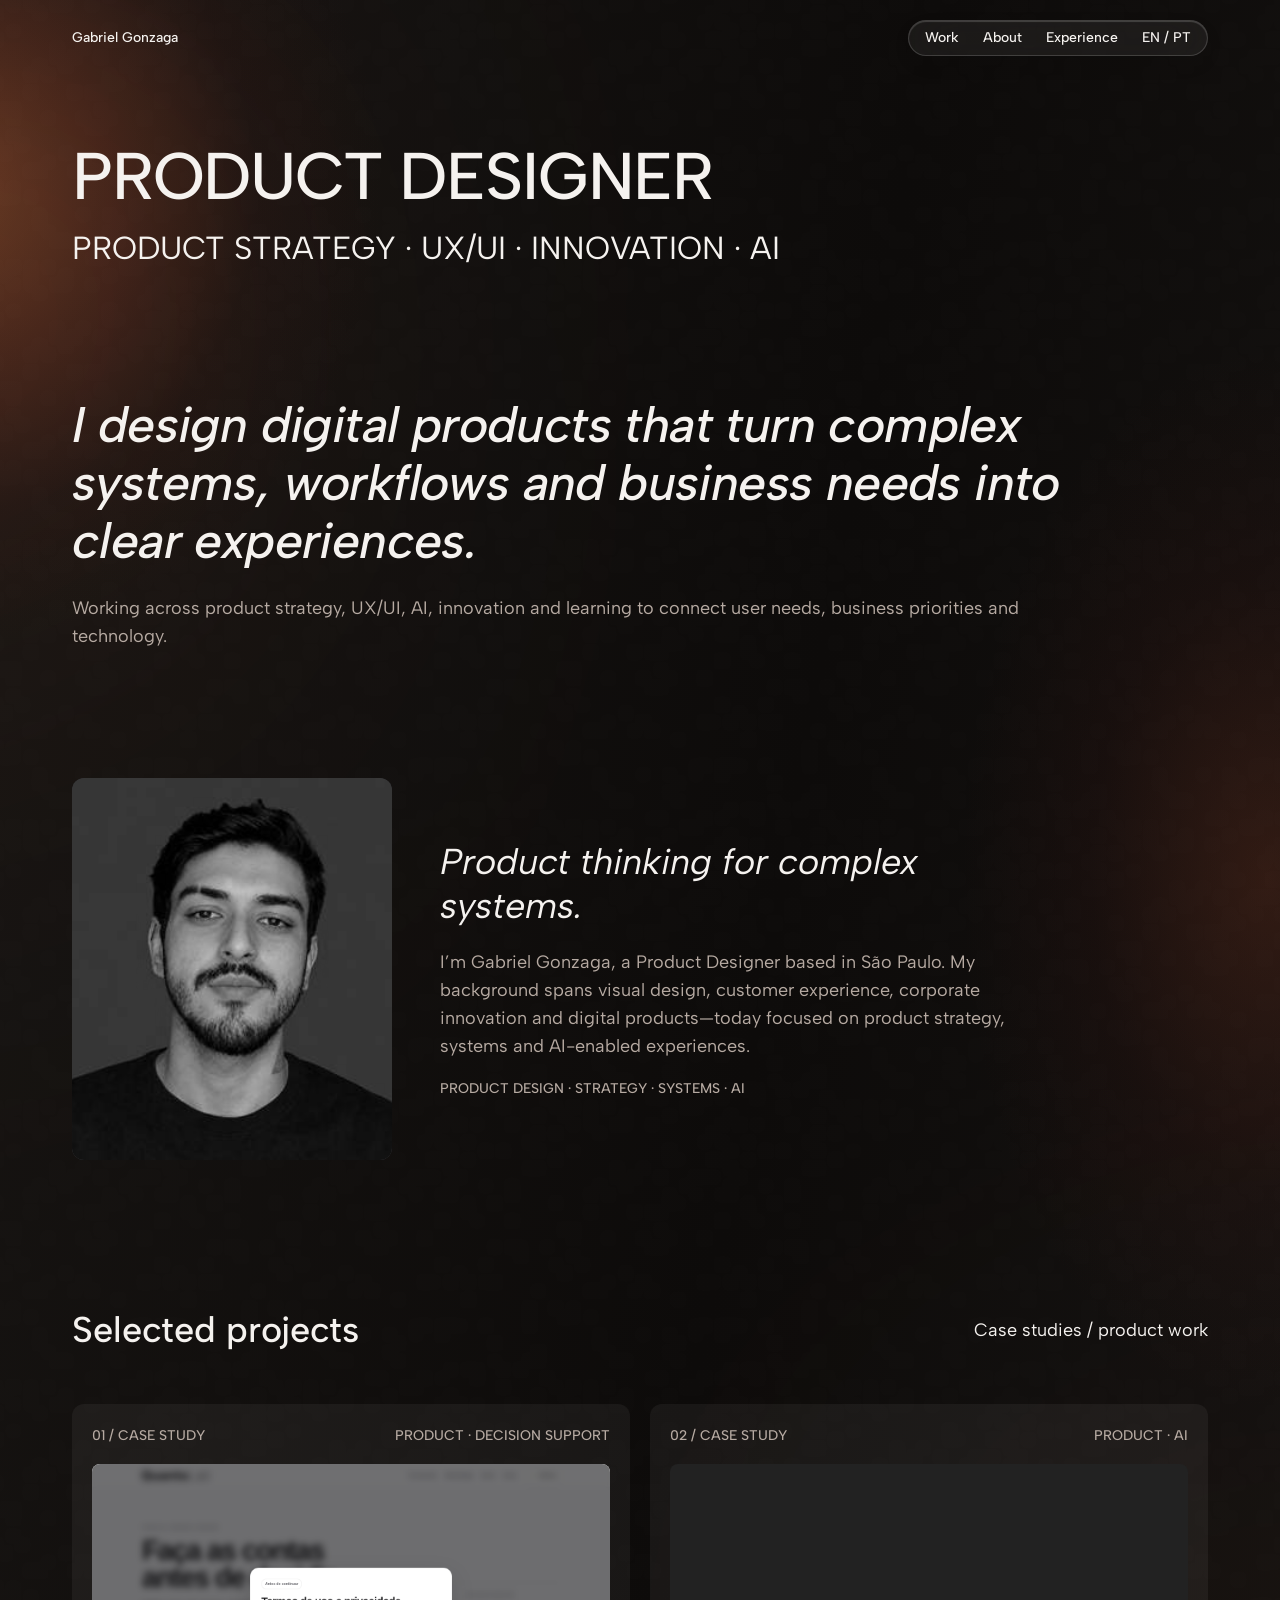
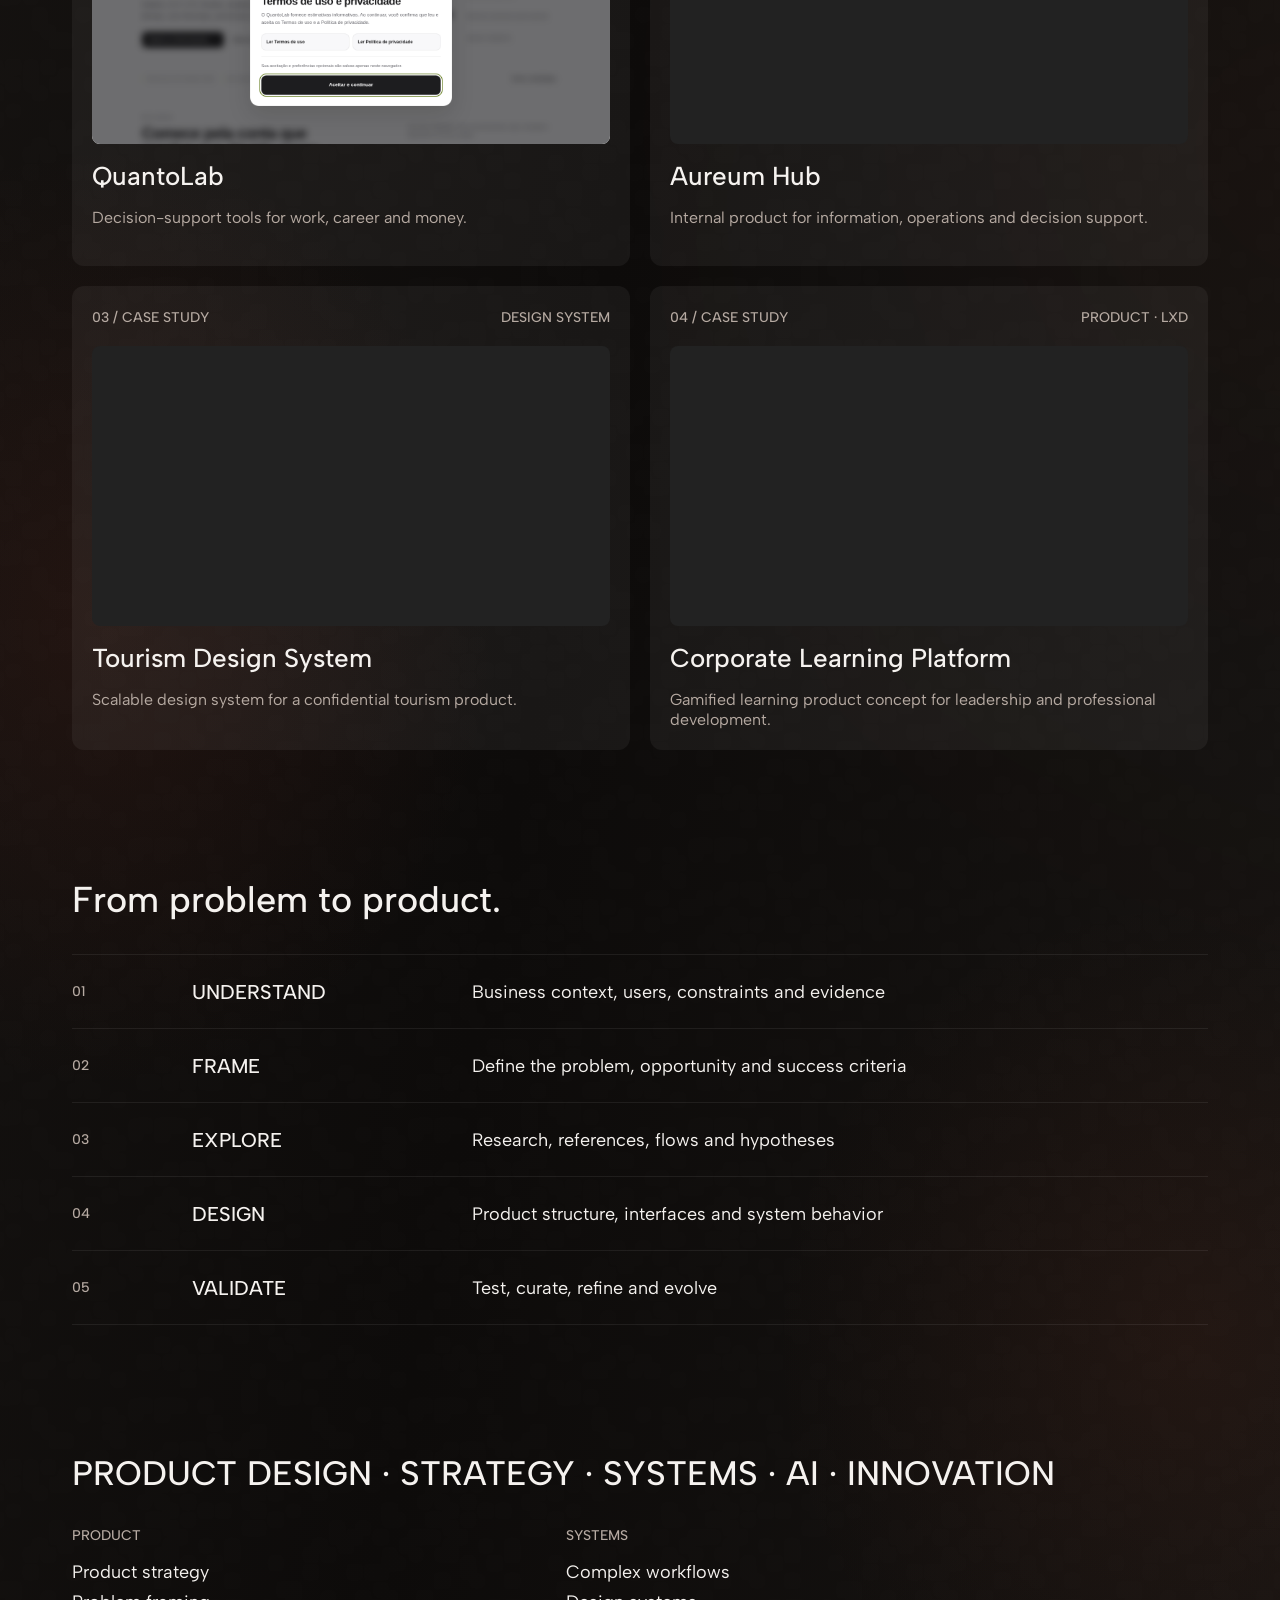
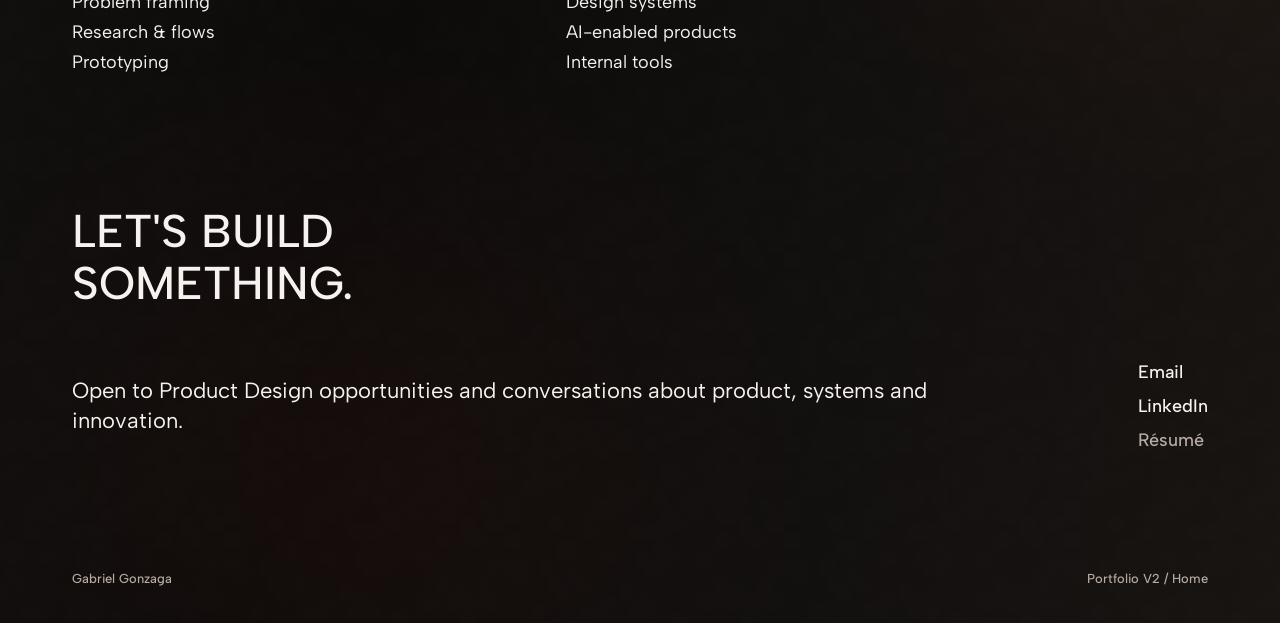
==== commit a3cb2335: "Show real QuantoLab product capture on portfolio home" ====
--- a/index.html
+++ b/index.html
@@ -22,7 +22,7 @@
     <section class="home-section home-value"><div class="home-inner home-value__inner"><p class="home-value__statement">I design digital products that turn complex systems, workflows and business needs into clear experiences.</p><p class="home-value__support">Working across product strategy, UX/UI, AI, innovation and learning to connect user needs, business priorities and technology.</p></div></section>
     <section class="home-section home-about"><div class="home-inner home-about__inner"><div class="home-about__media"><img class="home-about__photo" src="assets/portrait-final.svg" alt="Portrait of Gabriel Gonzaga" width="1167" height="1167" loading="eager" decoding="async"></div><div class="home-about__copy"><h2>Product thinking for complex systems.</h2><p>I’m Gabriel Gonzaga, a Product Designer based in São Paulo. My background spans visual design, customer experience, corporate innovation and digital products—today focused on product strategy, systems and AI-enabled experiences.</p><span>PRODUCT DESIGN · STRATEGY · SYSTEMS · AI</span></div></div></section>
     <section class="home-section home-work"><div class="home-inner home-work__inner"><div class="home-work__header"><h2>Selected projects</h2><p>Case studies / product work</p></div><div class="home-projects">
-      <a class="home-project-card" href="work/quantolab/"><div class="home-project-card__meta"><span>01 / CASE STUDY</span><span>PRODUCT · DECISION SUPPORT</span></div><div class="home-project-card__visual home-project-card__visual--quantolab" aria-hidden="true"><div class="quantolab-thumb"><div class="quantolab-thumb__top"><span class="quantolab-thumb__brand">Quanto<i>Lab</i></span><div class="quantolab-thumb__nav"><span>Ferramentas</span><span>Metodologia</span><span>Guias</span></div></div><div class="quantolab-thumb__body"><div class="quantolab-thumb__copy"><small>TRABALHO, CARREIRA E DINHEIRO</small><strong>Faça as contas antes de decidir.</strong></div><div class="quantolab-thumb__stats"><div class="quantolab-thumb__stat"><b>28</b><span>ferramentas</span></div><div class="quantolab-thumb__stat"><b>2026</b><span>referências</span></div><div class="quantolab-thumb__stat"><b>0</b><span>cadastros</span></div></div></div><div class="quantolab-thumb__footer"><span class="quantolab-thumb__accent">●</span><span>Ferramentas claras para decisões profissionais.</span></div></div></div><h3>QuantoLab</h3><p>Decision-support tools for work, career and money.</p></a>
+      <a class="home-project-card" href="work/quantolab/"><div class="home-project-card__meta"><span>01 / CASE STUDY</span><span>PRODUCT · DECISION SUPPORT</span></div><div class="home-project-card__visual home-project-card__visual--quantolab"><img class="quantolab-thumb-real" src="assets/quantolab/home-desktop.png" alt="QuantoLab live product home interface" width="1440" height="960" loading="lazy" decoding="async"></div><h3>QuantoLab</h3><p>Decision-support tools for work, career and money.</p></a>
       <a class="home-project-card" href="work/aureum-hub/"><div class="home-project-card__meta"><span>02 / CASE STUDY</span><span>PRODUCT · AI</span></div><div class="home-project-card__visual" aria-hidden="true"></div><h3>Aureum Hub</h3><p>Internal product for information, operations and decision support.</p></a>
       <article class="home-project-card"><div class="home-project-card__meta"><span>03 / CASE STUDY</span><span>DESIGN SYSTEM</span></div><div class="home-project-card__visual" aria-hidden="true"></div><h3>Tourism Design System</h3><p>Scalable design system for a confidential tourism product.</p></article>
       <article class="home-project-card"><div class="home-project-card__meta"><span>04 / CASE STUDY</span><span>PRODUCT · LXD</span></div><div class="home-project-card__visual" aria-hidden="true"></div><h3>Corporate Learning Platform</h3><p>Gamified learning product concept for leadership and professional development.</p></article>
@@ -33,5 +33,4 @@
   </main>
   <div data-site-footer></div>
 </div>
-</body>
-</html>
+</body></html>
--- a/assets/project-media.css
+++ b/assets/project-media.css
@@ -1,99 +1,35 @@
-/* Shared project media treatments. Keep product identity inside the media area only. */
+/* Shared project media treatments. Product identity stays inside each project's media area. */
 .project-visual--quantolab,
 body[data-page='Home'] .home-project-card__visual--quantolab {
   position: relative;
   overflow: hidden;
   display: block;
-  background: #f5f5f7;
-  color: #1c1c1f;
+  background: #f4f4f4;
 }
 
-.quantolab-thumb {
-  position: absolute;
-  inset: 0;
-  padding: 24px;
-  display: grid;
-  grid-template-rows: auto 1fr auto;
-  gap: 18px;
-  background:
-    radial-gradient(circle at 82% 18%, rgba(217,255,102,.30), transparent 32%),
-    #f5f5f7;
-  font-family: Arial, Helvetica, sans-serif;
+.quantolab-thumb-real {
+  display: block;
+  width: 100%;
+  height: 100%;
+  object-fit: cover;
+  object-position: top center;
+  transform: scale(1.002);
+  transform-origin: top center;
+  transition: transform .45s cubic-bezier(.2,.8,.2,1), filter .3s ease;
 }
-.quantolab-thumb__top {
-  display: flex;
-  align-items: center;
-  justify-content: space-between;
-  gap: 20px;
-  padding-bottom: 14px;
-  border-bottom: 1px solid rgba(28,28,31,.10);
+
+.project-card:hover .quantolab-thumb-real,
+.home-project-card:hover .quantolab-thumb-real {
+  transform: scale(1.025);
 }
-.quantolab-thumb__brand {
-  font-size: 20px;
-  line-height: 1;
-  font-weight: 800;
-  letter-spacing: -.05em;
+
+.project-card:focus-visible .quantolab-thumb-real,
+.home-project-card:focus-visible .quantolab-thumb-real {
+  filter: brightness(.92);
 }
-.quantolab-thumb__brand i { font-weight: 400; }
-.quantolab-thumb__nav {
-  display: flex;
-  gap: 10px;
-  color: #67676d;
-  font-size: 7px;
-  font-weight: 700;
+
+@media (prefers-reduced-motion: reduce) {
+  .quantolab-thumb-real { transition: none; }
+  .project-card:hover .quantolab-thumb-real,
+  .home-project-card:hover .quantolab-thumb-real { transform: none; }
 }
-.quantolab-thumb__body {
-  align-self: center;
-  display: grid;
-  grid-template-columns: minmax(0,1fr) 112px;
-  gap: 18px;
-  align-items: end;
-}
-.quantolab-thumb__copy small {
-  display: block;
-  margin-bottom: 8px;
-  color: #797980;
-  font-size: 7px;
-  font-weight: 700;
-  letter-spacing: .08em;
-}
-.quantolab-thumb__copy strong {
-  display: block;
-  max-width: 290px;
-  font-size: clamp(24px,3.3vw,40px);
-  line-height: .98;
-  letter-spacing: -.055em;
-}
-.quantolab-thumb__stats {
-  display: grid;
-  gap: 8px;
-}
-.quantolab-thumb__stat {
-  padding-top: 8px;
-  border-top: 1px solid rgba(28,28,31,.14);
-  display: flex;
-  align-items: baseline;
-  justify-content: space-between;
-  gap: 8px;
-}
-.quantolab-thumb__stat b { font-size: 15px; }
-.quantolab-thumb__stat span { color: #76767c; font-size: 6px; text-align: right; }
-.quantolab-thumb__footer {
-  display: flex;
-  justify-content: space-between;
-  gap: 10px;
-  color: #67676d;
-  font-size: 7px;
-}
-.quantolab-thumb__accent { color: #79a500; }
-
-@media (max-width: 767px) {
-  .quantolab-thumb { padding: 18px; gap: 12px; }
-  .quantolab-thumb__nav { display: none; }
-  .quantolab-thumb__body { grid-template-columns: 1fr; gap: 14px; align-items: center; }
-  .quantolab-thumb__copy strong { font-size: 28px; }
-  .quantolab-thumb__stats { grid-template-columns: repeat(3,minmax(0,1fr)); gap: 6px; }
-  .quantolab-thumb__stat { display: block; }
-  .quantolab-thumb__stat span { display: block; margin-top: 2px; text-align: left; }
-  .quantolab-thumb__footer { display: none; }
-}
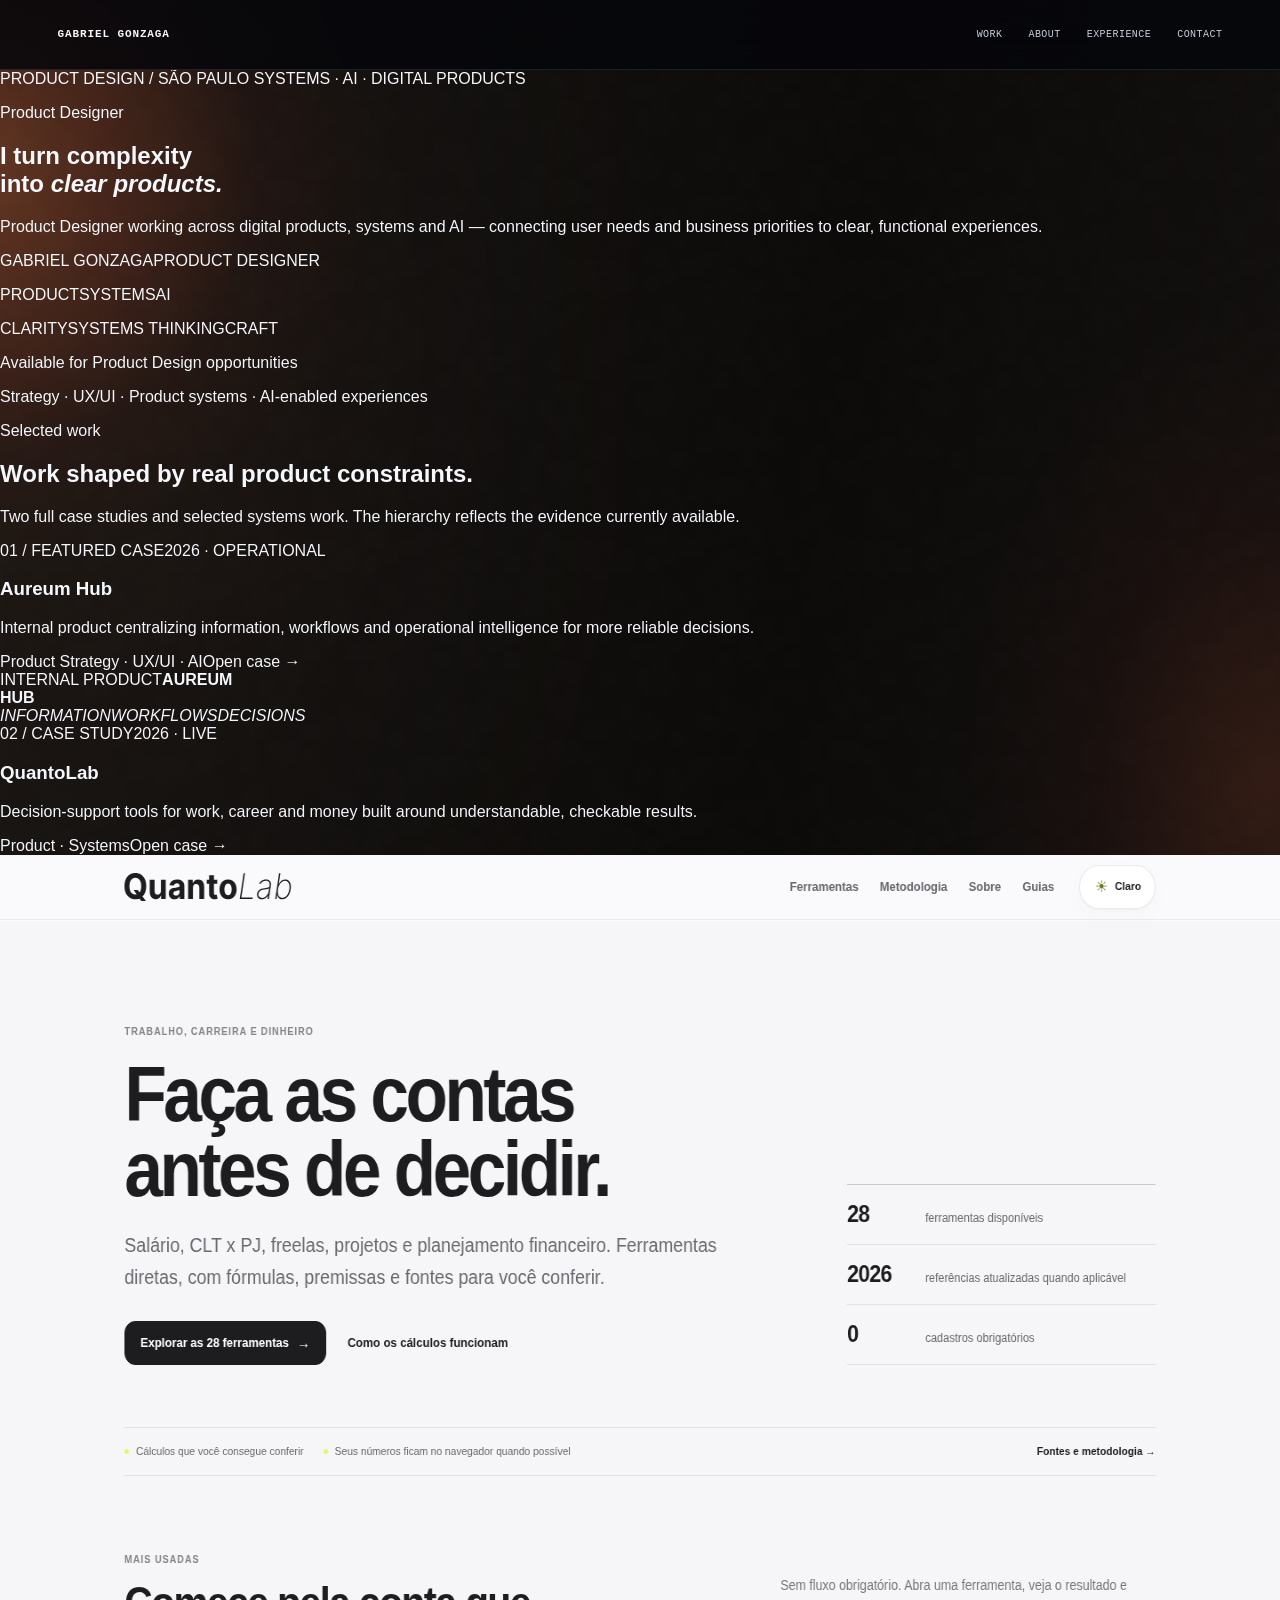
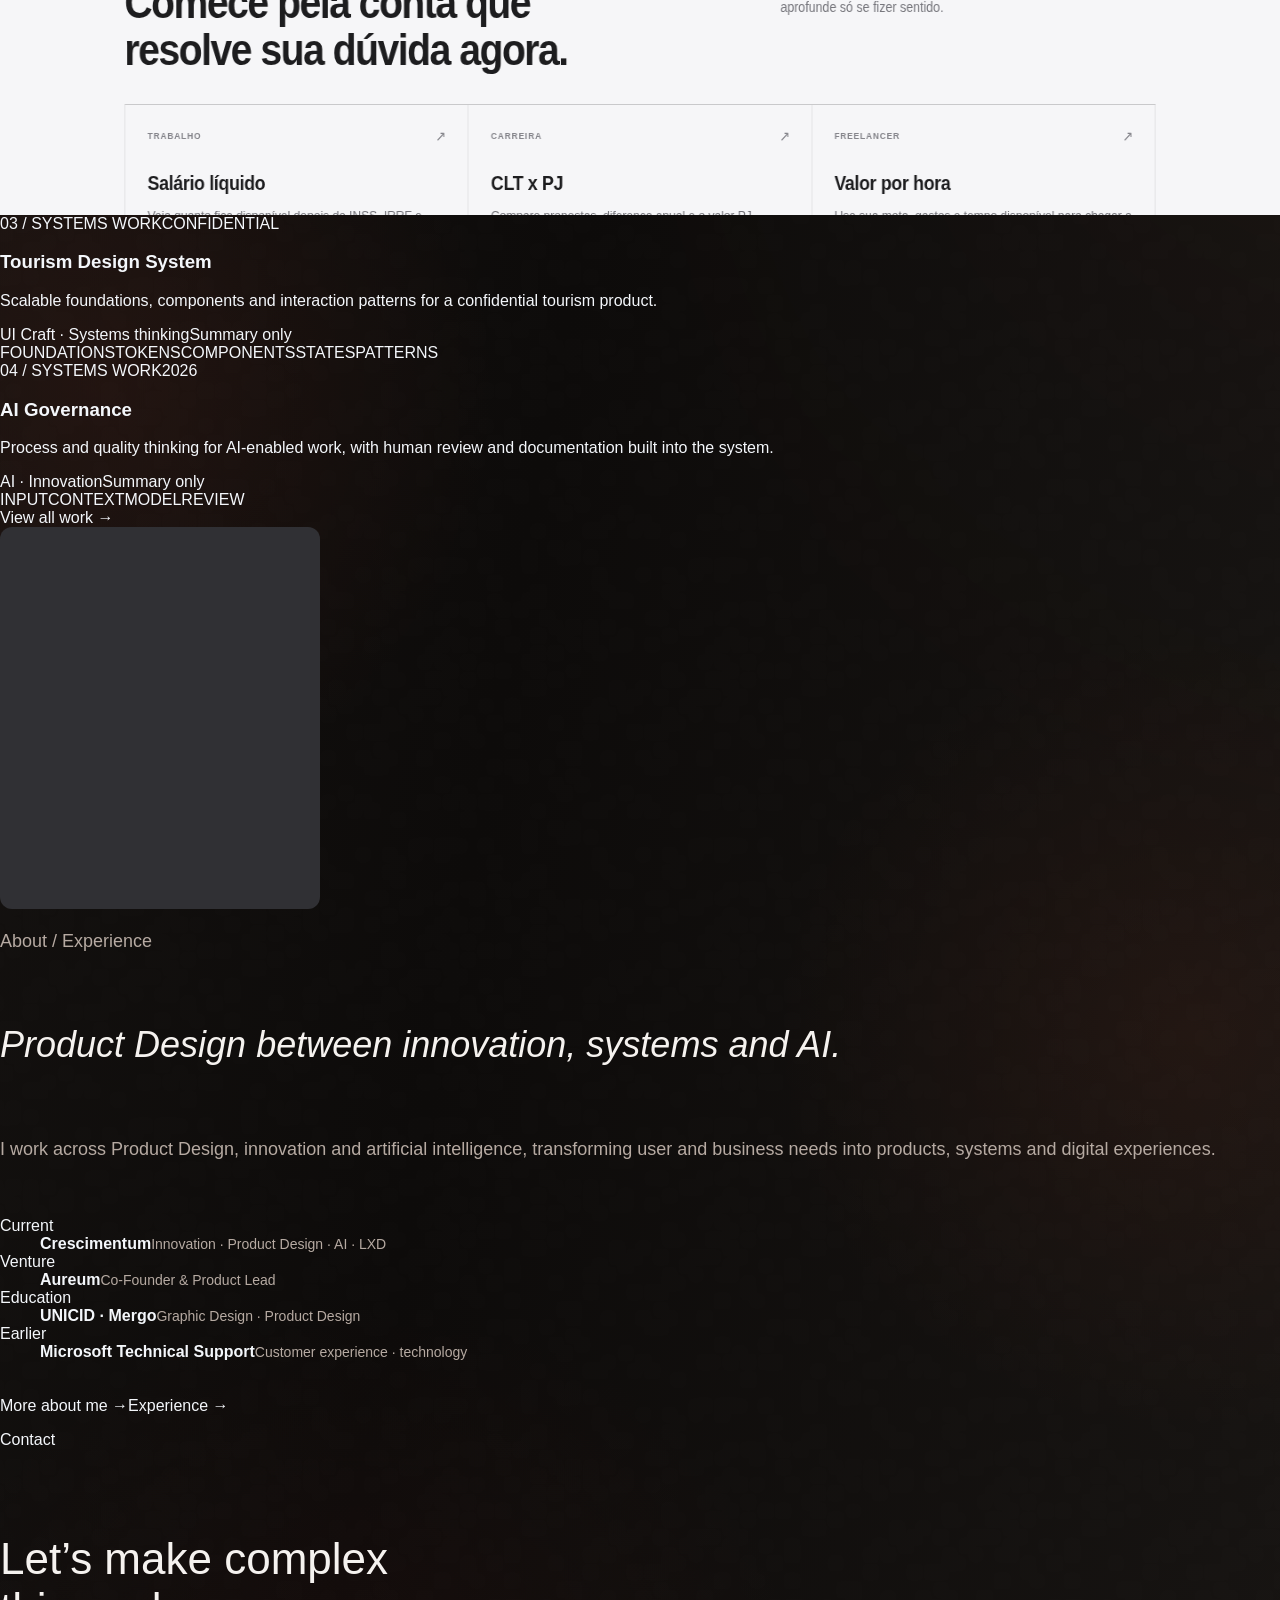
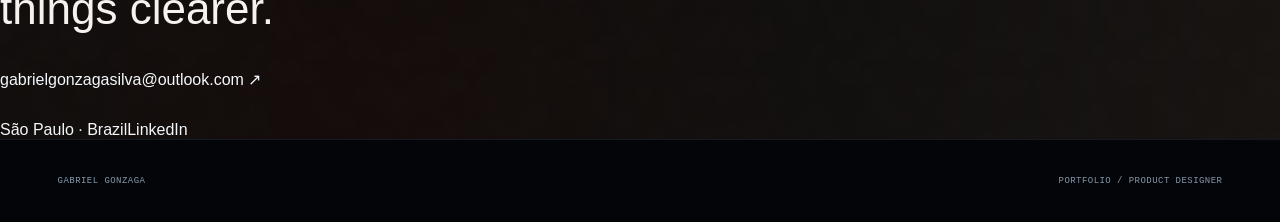
==== commit de2b702d: "feat: rebuild homepage around Blue Master hierarchy" ====
--- a/index.html
+++ b/index.html
@@ -3,13 +3,17 @@
 <head>
   <meta charset="utf-8">
   <meta name="viewport" content="width=device-width, initial-scale=1">
-  <meta name="description" content="Gabriel Gonzaga — Product Designer focused on product strategy, complex systems, AI-enabled experiences and innovation.">
-  <meta name="theme-color" content="#171412">
+  <meta name="description" content="Gabriel Gonzaga — Product Designer working across digital products, systems and AI to turn complex needs into clear experiences.">
+  <meta name="theme-color" content="#05070b">
+  <link rel="canonical" href="https://gabrielgonzagasilva.github.io/GabrielGonzaga-portfolio/">
+  <meta property="og:title" content="Gabriel Gonzaga — Product Designer">
+  <meta property="og:description" content="Product Design across digital products, systems and AI — turning complexity into clear, functional experiences.">
+  <meta property="og:type" content="website">
+  <meta property="og:url" content="https://gabrielgonzagasilva.github.io/GabrielGonzaga-portfolio/">
   <title>Gabriel Gonzaga — Product Designer</title>
+  <script>document.documentElement.classList.add('js')</script>
   <link rel="stylesheet" href="assets/styles.css">
   <link rel="stylesheet" href="assets/home.css">
-  <link rel="stylesheet" href="assets/project-media.css">
-  <link rel="stylesheet" href="assets/polish.css">
   <script src="assets/main.js" defer></script>
 </head>
 <body data-root="./" data-page="Home">
@@ -17,20 +21,123 @@
 <div class="page home-page">
   <div class="home-atmosphere" aria-hidden="true"></div>
   <div data-site-header></div>
-  <main id="main" class="home-main">
-    <section class="home-section home-identity"><div class="home-inner home-identity__inner"><h1>PRODUCT DESIGNER</h1><p>PRODUCT STRATEGY · UX/UI · INNOVATION · AI</p></div></section>
-    <section class="home-section home-value"><div class="home-inner home-value__inner"><p class="home-value__statement">I design digital products that turn complex systems, workflows and business needs into clear experiences.</p><p class="home-value__support">Working across product strategy, UX/UI, AI, innovation and learning to connect user needs, business priorities and technology.</p></div></section>
-    <section class="home-section home-about"><div class="home-inner home-about__inner"><div class="home-about__media"><img class="home-about__photo" src="assets/portrait-final.svg" alt="Portrait of Gabriel Gonzaga" width="1167" height="1167" loading="eager" decoding="async"></div><div class="home-about__copy"><h2>Product thinking for complex systems.</h2><p>I’m Gabriel Gonzaga, a Product Designer based in São Paulo. My background spans visual design, customer experience, corporate innovation and digital products—today focused on product strategy, systems and AI-enabled experiences.</p><span>PRODUCT DESIGN · STRATEGY · SYSTEMS · AI</span></div></div></section>
-    <section class="home-section home-work"><div class="home-inner home-work__inner"><div class="home-work__header"><h2>Selected projects</h2><p>Case studies / product work</p></div><div class="home-projects">
-      <a class="home-project-card" href="work/quantolab/"><div class="home-project-card__meta"><span>01 / CASE STUDY</span><span>PRODUCT · DECISION SUPPORT</span></div><div class="home-project-card__visual home-project-card__visual--quantolab"><img class="quantolab-thumb-real" src="assets/quantolab/home-desktop.png" alt="QuantoLab live product home interface" width="1440" height="960" loading="lazy" decoding="async"></div><h3>QuantoLab</h3><p>Decision-support tools for work, career and money.</p></a>
-      <a class="home-project-card" href="work/aureum-hub/"><div class="home-project-card__meta"><span>02 / CASE STUDY</span><span>PRODUCT · AI</span></div><div class="home-project-card__visual" aria-hidden="true"></div><h3>Aureum Hub</h3><p>Internal product for information, operations and decision support.</p></a>
-      <article class="home-project-card"><div class="home-project-card__meta"><span>03 / CASE STUDY</span><span>DESIGN SYSTEM</span></div><div class="home-project-card__visual" aria-hidden="true"></div><h3>Tourism Design System</h3><p>Scalable design system for a confidential tourism product.</p></article>
-      <article class="home-project-card"><div class="home-project-card__meta"><span>04 / CASE STUDY</span><span>PRODUCT · LXD</span></div><div class="home-project-card__visual" aria-hidden="true"></div><h3>Corporate Learning Platform</h3><p>Gamified learning product concept for leadership and professional development.</p></article>
-    </div></div></section>
-    <section class="home-section home-process"><div class="home-inner home-process__inner"><h2>From problem to product.</h2><div class="home-process__list"><div class="home-process__row"><span>01</span><strong>UNDERSTAND</strong><p>Business context, users, constraints and evidence</p></div><div class="home-process__row"><span>02</span><strong>FRAME</strong><p>Define the problem, opportunity and success criteria</p></div><div class="home-process__row"><span>03</span><strong>EXPLORE</strong><p>Research, references, flows and hypotheses</p></div><div class="home-process__row"><span>04</span><strong>DESIGN</strong><p>Product structure, interfaces and system behavior</p></div><div class="home-process__row"><span>05</span><strong>VALIDATE</strong><p>Test, curate, refine and evolve</p></div></div></div></section>
-    <section class="home-section home-capabilities"><div class="home-inner home-capabilities__inner"><h2>PRODUCT DESIGN · STRATEGY · SYSTEMS · AI · INNOVATION</h2><div class="home-capabilities__grid"><div><h3>PRODUCT</h3><ul><li>Product strategy</li><li>Problem framing</li><li>Research &amp; flows</li><li>Prototyping</li></ul></div><div><h3>SYSTEMS</h3><ul><li>Complex workflows</li><li>Design systems</li><li>AI-enabled products</li><li>Internal tools</li></ul></div></div></div></section>
-    <section class="home-section home-contact"><div class="home-inner home-contact__inner"><h2>LET'S BUILD<br>SOMETHING.</h2><div class="home-contact__row"><p>Open to Product Design opportunities and conversations about product, systems and innovation.</p><div class="home-contact__links" aria-label="Contact links"><a href="mailto:gabrielgonzagasilva@outlook.com">Email</a><a href="https://linkedin.com/in/gabrielgonzagasilva" rel="me">LinkedIn</a><span class="muted">Résumé</span></div></div></div></section>
+
+  <main id="main">
+    <section class="home-hero" aria-labelledby="home-title">
+      <div class="home-shell home-hero__topline" aria-hidden="true">
+        <span>PRODUCT DESIGN / SÃO PAULO</span>
+        <span>SYSTEMS · AI · DIGITAL PRODUCTS</span>
+      </div>
+      <div class="home-shell home-hero__grid">
+        <div class="home-hero__copy hero-reveal">
+          <p class="home-kicker">Product Designer</p>
+          <h1 id="home-title">I turn complexity<br>into <em>clear products.</em></h1>
+          <p class="home-hero__lead">Product Designer working across digital products, systems and AI — connecting user needs and business priorities to clear, functional experiences.</p>
+        </div>
+
+        <div class="home-signature-wrap hero-reveal" aria-label="Gabriel Gonzaga product design identity">
+          <div class="home-signature">
+            <div class="home-signature__inner">
+              <div class="home-signature__meta"><span>GABRIEL GONZAGA</span><span>PRODUCT DESIGNER</span></div>
+              <div class="home-signature__mark" aria-hidden="true"><i></i><i></i><i></i></div>
+              <p class="home-signature__title">PRODUCT<span>SYSTEMS</span>AI</p>
+              <div class="home-signature__footer"><span>CLARITY</span><span>SYSTEMS THINKING</span><span>CRAFT</span></div>
+            </div>
+          </div>
+        </div>
+      </div>
+      <div class="home-shell home-hero__bottom hero-reveal">
+        <p class="home-availability"><i aria-hidden="true"></i>Available for Product Design opportunities</p>
+        <p class="home-hero__note">Strategy · UX/UI · Product systems · AI-enabled experiences</p>
+      </div>
+    </section>
+
+    <section class="home-work" id="work" aria-labelledby="selected-work-title">
+      <div class="home-shell">
+        <div class="home-section-head">
+          <p class="home-kicker">Selected work</p>
+          <div><h2 id="selected-work-title">Work shaped by real product constraints.</h2><p>Two full case studies and selected systems work. The hierarchy reflects the evidence currently available.</p></div>
+        </div>
+
+        <div class="home-work-grid">
+          <a class="home-project home-project--featured" href="work/aureum-hub/">
+            <div class="home-project__copy">
+              <div class="home-project__meta"><span>01 / FEATURED CASE</span><span>2026 · OPERATIONAL</span></div>
+              <div class="home-project__title"><h3>Aureum Hub</h3><p>Internal product centralizing information, workflows and operational intelligence for more reliable decisions.</p></div>
+              <div class="home-project__action"><span>Product Strategy · UX/UI · AI</span><span>Open case →</span></div>
+            </div>
+            <div class="home-project__art home-project__art--aureum" aria-hidden="true">
+              <div class="aureum-identity"><span>INTERNAL PRODUCT</span><strong>AUREUM<br>HUB</strong><div><i>INFORMATION</i><i>WORKFLOWS</i><i>DECISIONS</i></div></div>
+            </div>
+          </a>
+
+          <a class="home-project" href="work/quantolab/">
+            <div class="home-project__copy">
+              <div class="home-project__meta"><span>02 / CASE STUDY</span><span>2026 · LIVE</span></div>
+              <div class="home-project__title"><h3>QuantoLab</h3><p>Decision-support tools for work, career and money built around understandable, checkable results.</p></div>
+              <div class="home-project__action"><span>Product · Systems</span><span>Open case →</span></div>
+            </div>
+            <div class="home-project__art home-project__art--quantolab"><img src="assets/quantolab/home-desktop.png" alt="QuantoLab live product home interface" width="1440" height="960" loading="lazy" decoding="async"></div>
+          </a>
+
+          <article class="home-project home-project--summary" aria-labelledby="design-system-title">
+            <div class="home-project__copy">
+              <div class="home-project__meta"><span>03 / SYSTEMS WORK</span><span>CONFIDENTIAL</span></div>
+              <div class="home-project__title"><h3 id="design-system-title">Tourism Design System</h3><p>Scalable foundations, components and interaction patterns for a confidential tourism product.</p></div>
+              <div class="home-project__action"><span>UI Craft · Systems thinking</span><span>Summary only</span></div>
+            </div>
+            <div class="home-project__art home-project__art--system" aria-hidden="true"><div class="system-proof"><span>FOUNDATIONS</span><span>TOKENS</span><span>COMPONENTS</span><span>STATES</span><span>PATTERNS</span></div></div>
+          </article>
+
+          <article class="home-project home-project--summary" aria-labelledby="ai-governance-title">
+            <div class="home-project__copy">
+              <div class="home-project__meta"><span>04 / SYSTEMS WORK</span><span>2026</span></div>
+              <div class="home-project__title"><h3 id="ai-governance-title">AI Governance</h3><p>Process and quality thinking for AI-enabled work, with human review and documentation built into the system.</p></div>
+              <div class="home-project__action"><span>AI · Innovation</span><span>Summary only</span></div>
+            </div>
+            <div class="home-project__art home-project__art--ai" aria-hidden="true"><div class="ai-proof"><span>INPUT</span><i></i><span>CONTEXT</span><i></i><span>MODEL</span><i></i><span>REVIEW</span></div></div>
+          </article>
+        </div>
+
+        <a class="home-text-link" href="work/">View all work <span aria-hidden="true">→</span></a>
+      </div>
+    </section>
+
+    <section class="home-about" id="about" aria-labelledby="about-title">
+      <div class="home-shell home-about__grid">
+        <div class="home-about__media"><img src="assets/portrait-final.svg" alt="Portrait of Gabriel Gonzaga" width="1167" height="1167" loading="lazy" decoding="async"></div>
+        <div class="home-about__copy">
+          <p class="home-kicker">About / Experience</p>
+          <h2 id="about-title">Product Design between innovation, systems and AI.</h2>
+          <p class="home-about__lead">I work across Product Design, innovation and artificial intelligence, transforming user and business needs into products, systems and digital experiences.</p>
+          <dl class="home-career">
+            <div><dt>Current</dt><dd><strong>Crescimentum</strong><span>Innovation · Product Design · AI · LXD</span></dd></div>
+            <div><dt>Venture</dt><dd><strong>Aureum</strong><span>Co-Founder & Product Lead</span></dd></div>
+            <div><dt>Education</dt><dd><strong>UNICID · Mergo</strong><span>Graphic Design · Product Design</span></dd></div>
+            <div><dt>Earlier</dt><dd><strong>Microsoft Technical Support</strong><span>Customer experience · technology</span></dd></div>
+          </dl>
+          <div class="home-about__links"><a href="about/">More about me →</a><a href="experience/">Experience →</a></div>
+        </div>
+      </div>
+    </section>
+
+    <section class="home-contact" id="contact" aria-labelledby="contact-title">
+      <div class="home-contact__light" aria-hidden="true"></div>
+      <div class="home-shell home-contact__inner">
+        <p class="home-kicker">Contact</p>
+        <div class="home-contact__main">
+          <h2 id="contact-title">Let’s make complex<br>things clearer.</h2>
+          <a href="mailto:gabrielgonzagasilva@outlook.com">gabrielgonzagasilva@outlook.com <span aria-hidden="true">↗</span></a>
+        </div>
+        <div class="home-contact__bottom"><span>São Paulo · Brazil</span><a href="https://linkedin.com/in/gabrielgonzagasilva" rel="me">LinkedIn</a></div>
+      </div>
+    </section>
   </main>
+
   <div data-site-footer></div>
 </div>
-</body></html>
+<script>
+  requestAnimationFrame(() => document.querySelector('.home-hero')?.classList.add('is-ready'));
+</script>
+</body>
+</html>
--- a/assets/styles.css
+++ b/assets/styles.css
@@ -1,314 +1,217 @@
-@import url('https://fonts.googleapis.com/css2?family=Albert+Sans:ital,wght@0,400;0,500;1,500&display=swap');
-
-:root {
-  color-scheme: dark;
-  --bg: #171412;
-  --bg-deep: #0b0a09;
-  --surface: rgba(248,248,248,.05);
-  --surface-soft: rgba(248,248,248,.035);
-  --surface-strong: #22201e;
-  --text: #f5f2ef;
-  --muted: #b6aaa2;
-  --muted-soft: #91877f;
-  --glass-fill: rgba(255,255,255,.06);
-  --glass-border: rgba(255,255,255,.16);
-  --line: rgba(123,123,123,.18);
-  --line-soft: rgba(255,255,255,.07);
-  --copper: #d95832;
-  --copper-deep: #6a2019;
-  --orange: #ff7a3d;
-  --content: 1296px;
-  --gutter: 72px;
-  --section: 64px;
-  --header-height: 76px;
-  --footer-height: 88px;
-  --radius-image: 8px;
-  --radius-card: 12px;
-  --radius-glass: 16px;
-  --radius-nav: 20px;
-  --display: clamp(54px,4.6vw,66px);
-  --case-title: clamp(46px,3.9vw,56px);
-  --h2: clamp(30px,2.35vw,36px);
-  --h3: clamp(21px,1.7vw,24px);
-  --lead: clamp(18px,1.45vw,22px);
-  --body-lg: clamp(17px,1.28vw,20px);
-  --body: 16px;
-  --shadow-glass: 0 8px 24px -8px rgba(0,0,0,.18), inset 0 1px 1px rgba(255,255,255,.18);
-}
-
-* { box-sizing: border-box; }
-html { background: var(--bg); scroll-behavior: smooth; scrollbar-width: thin; scrollbar-color: rgba(182,170,162,.36) #0b0908; }
-body { margin: 0; min-width: 320px; background: var(--bg); color: var(--text); font-family: 'Albert Sans', Inter, ui-sans-serif, system-ui, -apple-system, BlinkMacSystemFont, 'Segoe UI', sans-serif; font-size: var(--body); line-height: 1.5; -webkit-font-smoothing: antialiased; text-rendering: optimizeLegibility; }
-body.menu-open { overflow: hidden; }
-*::-webkit-scrollbar { width: 8px; height: 8px; }
-*::-webkit-scrollbar-track { background: #0b0908; }
-*::-webkit-scrollbar-thumb { background: rgba(182,170,162,.32); border: 2px solid #0b0908; border-radius: 999px; }
-a { color: inherit; text-decoration: none; }
-button, input { font: inherit; }
-button { color: inherit; }
-img { display: block; max-width: 100%; }
-p, h1, h2, h3, h4, ul { margin: 0; }
-:focus-visible { outline: 2px solid var(--orange); outline-offset: 4px; }
-::selection { background: rgba(255,122,61,.26); color: var(--text); }
-[hidden] { display: none !important; }
-
-.page { position: relative; min-height: 100vh; overflow: clip; isolation: isolate; background: var(--bg); }
-.page::after { content: ''; position: absolute; inset: 0; z-index: -1; pointer-events: none; background: url('./micro-grain.png') repeat; background-size: 260px 260px; opacity: .034; mix-blend-mode: screen; }
-.atmosphere { position: absolute; inset: 0; z-index: -2; overflow: hidden; pointer-events: none; background:
-  radial-gradient(ellipse 44% 14% at -4% 4%, rgba(217,88,50,.34), rgba(106,32,25,.13) 46%, transparent 76%),
-  radial-gradient(ellipse 34% 18% at 98% 25%, rgba(217,88,50,.10), transparent 72%),
-  radial-gradient(ellipse 50% 16% at 8% 60%, rgba(106,32,25,.12), transparent 78%),
-  radial-gradient(ellipse 42% 16% at 96% 82%, rgba(217,88,50,.08), transparent 76%),
-  linear-gradient(100deg,#171412 0%,#0d0b0a 48%,#171412 100%); }
-.atmosphere::before, .atmosphere::after { content: ''; position: absolute; pointer-events: none; border-radius: 48% 52% 62% 38% / 40% 57% 43% 60%; filter: blur(125px); mix-blend-mode: screen; }
-.atmosphere::before { width: min(54vw,760px); height: 1040px; left: -31vw; top: 3%; opacity: .18; transform: rotate(16deg); background: linear-gradient(155deg,rgba(255,122,61,.55),rgba(106,32,25,0) 66%); }
-.atmosphere::after { width: min(48vw,680px); height: 980px; right: -29vw; top: 38%; opacity: .11; transform: rotate(-19deg); background: linear-gradient(210deg,rgba(217,88,50,.5),rgba(106,32,25,0) 68%); }
-.page[data-atmosphere='work'] .atmosphere { background:
-  radial-gradient(ellipse 44% 13% at -5% 3%, rgba(217,88,50,.31), transparent 74%),
-  radial-gradient(ellipse 44% 17% at 100% 44%, rgba(166,59,38,.11), transparent 76%),
-  radial-gradient(ellipse 38% 14% at 10% 79%, rgba(106,32,25,.12), transparent 76%),
-  linear-gradient(100deg,#171412,#0c0a09 50%,#151210); }
-.page[data-atmosphere='about'] .atmosphere { background:
-  radial-gradient(ellipse 42% 14% at -4% 5%, rgba(217,88,50,.28), transparent 74%),
-  radial-gradient(ellipse 42% 17% at 101% 50%, rgba(106,32,25,.12), transparent 76%),
-  radial-gradient(ellipse 34% 13% at 15% 90%, rgba(217,88,50,.07), transparent 76%),
-  linear-gradient(100deg,#171412,#0c0a09 50%,#151210); }
-.page[data-atmosphere='experience'] .atmosphere { background:
-  radial-gradient(ellipse 42% 13% at -4% 5%, rgba(217,88,50,.25), transparent 74%),
-  radial-gradient(ellipse 40% 16% at 101% 60%, rgba(106,32,25,.11), transparent 76%),
-  linear-gradient(100deg,#171412,#0c0a09 50%,#151210); }
-.page[data-atmosphere='case'] .atmosphere { background:
-  radial-gradient(ellipse 45% 13% at -3% 4%, rgba(217,88,50,.33), transparent 73%),
-  radial-gradient(ellipse 42% 17% at 101% 32%, rgba(217,88,50,.10), transparent 74%),
-  radial-gradient(ellipse 48% 18% at 7% 69%, rgba(106,32,25,.14), transparent 78%),
-  radial-gradient(ellipse 34% 14% at 95% 90%, rgba(217,88,50,.07), transparent 75%),
-  linear-gradient(100deg,#171412,#0b0908 50%,#151210); }
-
-.skip-link { position: fixed; left: 16px; top: 12px; z-index: 100; padding: 10px 14px; background: var(--text); color: var(--bg); border-radius: 8px; transform: translateY(-150%); }
-.skip-link:focus { transform: none; }
-.site-header, .site-footer { position: relative; z-index: 20; }
-.site-header { min-height: var(--header-height); }
-.header-inner, .footer-inner { width: min(calc(100% - (var(--gutter) * 2)), var(--content)); min-height: inherit; margin-inline: auto; display: flex; align-items: center; justify-content: space-between; gap: 24px; }
-.brand { font-size: 14px; line-height: 18px; font-weight: 500; white-space: nowrap; }
-.footer-label { color: var(--muted); font-size: 13px; line-height: 18px; font-weight: 500; white-space: nowrap; }
-.desktop-nav { display: flex; align-items: center; justify-content: center; gap: 24px; padding: 8px 16px; border: 1px solid var(--glass-border); border-radius: var(--radius-nav); background: var(--glass-fill); backdrop-filter: blur(24px); -webkit-backdrop-filter: blur(24px); box-shadow: var(--shadow-glass); }
-.desktop-nav a, .desktop-nav span { font-size: 14px; line-height: 18px; font-weight: 500; }
-.desktop-nav a { transition: opacity .18s ease; }
-.desktop-nav a:hover, .desktop-nav a[aria-current='page'] { opacity: .64; }
-.locale { color: var(--text); cursor: default; }
-.mobile-menu-button, .mobile-panel { display: none; }
-.site-footer { min-height: var(--footer-height); }
-
-.section { position: relative; }
-.section-inner { width: min(calc(100% - (var(--gutter) * 2)), var(--content)); margin-inline: auto; padding-block: var(--section); }
-.section-inner.compact { padding-block: 64px; }
-.hero { padding-top: 64px; padding-bottom: 64px; }
-.kicker, .eyebrow, .meta-label, .card-meta, .cap-label, .step-number, .work-index { color: var(--muted); font-size: 14px; line-height: 18px; font-weight: 500; letter-spacing: 0; }
-.meta-label { font-size: 12px; line-height: 16px; }
-.display, .page-title { font-size: var(--display); line-height: 1.04; font-weight: 500; letter-spacing: -.018em; }
-.case-title { font-size: var(--case-title); line-height: 1.08; font-weight: 500; letter-spacing: -.014em; }
-.hero-subtitle { margin-top: 18px; max-width: 1020px; font-size: clamp(22px,1.95vw,28px); line-height: 1.28; font-weight: 400; }
-.hero-copy { margin-top: 16px; max-width: 1040px; color: var(--muted); font-size: var(--lead); line-height: 1.45; }
-.section-title { font-size: var(--h2); line-height: 1.2; font-weight: 500; letter-spacing: -.012em; }
-.section-title.italic { font-style: italic; }
-.body-large { color: var(--muted); font-size: var(--body-lg); line-height: 1.5; }
-.muted { color: var(--muted); }
-.label-line { margin-top: 20px; color: var(--muted); font-size: 14px; line-height: 18px; font-weight: 500; }
-
-.profile-grid { display: grid; grid-template-columns: minmax(0,480px) minmax(0,1fr); gap: 48px; align-items: center; }
-.profile-photo { width: 480px; height: 560px; max-width: 100%; object-fit: cover; object-position: 50% 50%; border-radius: var(--radius-card); background: #303034; }
-.profile-copy { display: grid; gap: 24px; max-width: 620px; }
-.profile-name { font-size: var(--h2); line-height: 1.2; font-weight: 500; }
-.profile-role { font-size: 22px; line-height: 32px; }
-
-.section-heading-row { display: flex; align-items: baseline; justify-content: space-between; gap: 24px; margin-bottom: 24px; }
-.section-note { color: var(--muted); font-size: 18px; line-height: 22px; }
-.project-grid { display: grid; grid-template-columns: repeat(2,minmax(0,1fr)); gap: 20px; }
-.project-card { min-width: 0; min-height: 462px; padding: 20px; border-radius: var(--radius-card); background: var(--surface); display: flex; flex-direction: column; gap: 16px; }
-a.project-card { transition: background .18s ease, transform .18s ease; }
-a.project-card:hover { transform: translateY(-2px); background: rgba(248,248,248,.065); }
-.card-top { display: flex; justify-content: space-between; gap: 16px; min-height: 18px; }
-.project-visual { height: 280px; border-radius: var(--radius-image); background: #222; overflow: hidden; position: relative; }
-.project-card h3 { font-size: 26px; line-height: 32px; font-weight: 500; }
-.project-card p { color: var(--muted); font-size: 16px; line-height: 22px; }
-
-.filter-row { display: flex; flex-wrap: wrap; gap: 8px; margin-top: 18px; }
-.filter-chip { min-width: 52px; min-height: 36px; padding: 8px 12px; border: 1px solid var(--glass-border); border-radius: 999px; background: var(--glass-fill); color: var(--text); box-shadow: inset 0 1px 1px rgba(255,255,255,.12); cursor: pointer; font-size: 12px; line-height: 16px; font-weight: 500; transition: background .18s ease,border-color .18s ease; }
-.filter-chip[aria-pressed='true'] { background: rgba(217,88,50,.12); border-color: rgba(255,122,61,.28); }
-.filter-chip:hover { background: rgba(255,255,255,.085); }
-
-.more-work { margin-top: 24px; }
-.work-row { display: grid; grid-template-columns: 48px minmax(260px,1fr) 240px 56px; gap: 24px; align-items: center; min-height: 72px; padding-block: 18px; border-bottom: 1px solid var(--line-soft); }
-.work-row:first-child { border-top: 1px solid var(--line-soft); }
-.work-title { font-size: 26px; line-height: 32px; font-weight: 500; }
-.work-meta, .work-year { color: var(--muted); font-size: 16px; line-height: 20px; }
-.work-year { text-align: right; }
-
-.process-list { margin-top: 24px; }
-.process-row { display: grid; grid-template-columns: 100px 250px minmax(0,1fr); gap: 24px; align-items: start; min-height: 104px; padding: 24px 0; border-bottom: 1px solid var(--line-soft); }
-.process-row:first-child { border-top: 1px solid var(--line-soft); }
-.step-title { font-size: 20px; line-height: 26px; font-weight: 500; }
-.step-copy { color: var(--text); font-size: 18px; line-height: 26px; }
-
-.capability-title { max-width: 1040px; font-size: var(--h2); line-height: 1.2; font-weight: 500; letter-spacing: -.012em; }
-.capabilities { display: grid; grid-template-columns: repeat(3,minmax(0,1fr)); gap: 32px; padding: 24px; border-radius: var(--radius-card); background: var(--surface); }
-.capabilities.simple { grid-template-columns: repeat(2,minmax(0,1fr)); max-width: 900px; padding: 0; background: transparent; }
-.capability-list { margin-top: 12px; list-style: none; padding: 0; color: var(--text); font-size: 20px; line-height: 1.55; }
-.capabilities .capability-list { font-size: 20px; line-height: 1.55; }
-
-.contact-grid { display: grid; grid-template-columns: minmax(0,1fr) auto; gap: 48px; align-items: end; }
-.contact-title { max-width: 560px; font-size: clamp(38px,3.15vw,46px); line-height: 1.08; font-weight: 500; letter-spacing: -.012em; }
-.contact-copy { margin-top: 32px; max-width: 860px; font-size: 20px; line-height: 1.5; }
-.contact-links { display: grid; gap: 6px; min-width: 90px; font-size: 16px; line-height: 24px; }
-
-.glass { background: var(--glass-fill); border: 1px solid var(--glass-border); backdrop-filter: blur(24px); -webkit-backdrop-filter: blur(24px); box-shadow: var(--shadow-glass); }
-.case-meta { display: grid; grid-template-columns: repeat(4,minmax(0,1fr)); margin-top: 18px; overflow: hidden; border-radius: var(--radius-glass); }
-.case-meta-item { min-width: 0; padding: 12px 16px; border-right: 1px solid rgba(255,255,255,.12); }
-.case-meta-item:last-child { border-right: 0; }
-.meta-value { margin-top: 8px; font-size: 18px; line-height: 24px; }
-.two-columns { display: grid; grid-template-columns: repeat(2,minmax(0,1fr)); gap: 32px; }
-.info-block { display: grid; gap: 16px; align-content: start; }
-.info-block h3 { font-size: 18px; line-height: 24px; font-weight: 500; }
-.info-block p { color: var(--muted); font-size: 20px; line-height: 1.5; }
-
-.product-scene { height: 440px; position: relative; overflow: hidden; border: 1px solid rgba(255,255,255,.08); border-radius: 20px; background: rgba(17,17,17,.62); }
-.product-scene::before { content: ''; position: absolute; inset: 0; background: radial-gradient(circle at 56% 55%,rgba(255,106,26,.13),transparent 29%); }
-.product-scene-title { position: absolute; left: 7.5%; top: 15%; color: rgba(245,242,239,.05); font-size: clamp(96px,13.5vw,196px); line-height: 1; font-weight: 500; white-space: nowrap; }
-.product-scene-label { position: absolute; left: 30px; top: 24px; }
-.product-device { position: absolute; width: 610px; max-width: 47%; height: 346px; left: 50%; top: 50%; transform: translate(-50%,-50%); padding: 17px; border: 1px solid rgba(255,255,255,.2); border-radius: 28px; background: rgba(12,12,12,.92); box-shadow: 0 26px 48px -14px rgba(0,0,0,.4); }
-.product-screen { width: 100%; height: 100%; display: grid; place-items: center; border-radius: 20px; color: rgba(245,242,239,.52); font-size: 14px; line-height: 18px; background: radial-gradient(circle at 66% 61%,rgba(255,106,26,.25),rgba(200,93,46,.11) 24%,transparent 52%),#222; }
-.insight { position: absolute; width: 222px; min-height: 106px; padding: 15px 17px; border-radius: 18px; background: rgba(248,248,248,.07); backdrop-filter: blur(9px); -webkit-backdrop-filter: blur(9px); }
-.insight p { margin-top: 10px; color: rgba(245,242,239,.88); font-size: 14px; line-height: 19px; }
-.insight.problem { left: 20px; top: 80px; }
-.insight.outcome { right: 20px; top: 72px; }
-.insight.decision { right: 66px; bottom: 34px; }
-
-.solution-visuals { display: grid; grid-template-columns: repeat(2,minmax(0,1fr)); gap: 20px; margin-top: 24px; }
-.solution-placeholder { min-height: 400px; display: grid; place-items: center; border-radius: var(--radius-image); background: #222; color: var(--muted); font-size: 14px; line-height: 18px; font-weight: 500; }
-.solution-copy { margin-top: 24px; max-width: 1100px; color: var(--muted); font-size: 18px; line-height: 28px; }
-.next-project { display: grid; gap: 16px; }
-.next-project h2 { font-size: var(--h2); line-height: 1.2; font-weight: 500; font-style: italic; }
-
-.principles-panel { margin-top: 24px; display: grid; grid-template-columns: repeat(3,minmax(0,1fr)); min-height: 380px; overflow: hidden; border: 1px solid rgba(255,255,255,.06); border-radius: var(--radius-card); background: #222; }
-.principle { min-height: 380px; padding: 24px; border-right: 1px solid rgba(255,255,255,.07); }
-.principle:last-child { border-right: 0; }
-.principle h3 { margin-top: 18px; font-size: 24px; line-height: 32px; font-weight: 500; }
-.principle p { margin-top: 16px; color: var(--muted); font-size: 18px; line-height: 28px; }
-
-.timeline { margin-top: 24px; }
-.timeline-row { display: grid; grid-template-columns: 190px 430px minmax(0,1fr); gap: 32px; min-height: 210px; padding: 24px 0; align-items: start; border-bottom: 1px solid var(--line-soft); }
-.timeline-row:first-child { border-top: 1px solid var(--line-soft); }
-.timeline-role h3 { font-size: 24px; line-height: 32px; font-weight: 500; }
-.timeline-role p { margin-top: 8px; font-size: 18px; line-height: 24px; }
-.timeline-copy { color: var(--muted); font-size: 18px; line-height: 28px; }
-.education-grid { margin-top: 24px; display: grid; grid-template-columns: repeat(2,minmax(0,1fr)); gap: 32px; min-height: 220px; }
-.education-block { display: grid; gap: 16px; align-content: start; }
-.education-block h3 { font-size: 18px; line-height: 24px; font-weight: 500; }
-.education-block p { color: var(--muted); font-size: 20px; line-height: 30px; }
-.resume-cta { display: grid; gap: 16px; }
-.resume-cta h2 { font-size: var(--h2); line-height: 1.2; font-style: italic; font-weight: 500; }
-
-@media (max-width: 1199px) {
-  :root { --gutter: 48px; --section: 64px; --display: 50px; --case-title: 46px; --h2: 32px; --footer-height: 80px; }
-  .profile-grid { grid-template-columns: 360px minmax(0,1fr); gap: 48px; }
-  .profile-photo { width: 360px; height: 430px; }
-  .timeline-row { grid-template-columns: 150px minmax(260px,.9fr) minmax(0,1.1fr); gap: 28px; }
-  .product-device { width: 48%; }
-  .insight { width: 180px; }
-  .project-card { min-height: 430px; }
-  .project-visual { height: 245px; }
-}
-
-@media (max-width: 767px) {
-  :root { --gutter: 20px; --section: 56px; --header-height: 68px; --footer-height: 72px; --display: 36px; --case-title: 34px; --h2: 25px; --h3: 20px; --lead: 17px; }
-  .desktop-nav { display: none; }
-  .mobile-menu-button { display: inline-flex; min-width: 72px; height: 48px; align-items: center; justify-content: center; padding: 12px 16px; border: 1px solid var(--glass-border); border-radius: var(--radius-nav); background: var(--glass-fill); backdrop-filter: blur(24px); -webkit-backdrop-filter: blur(24px); box-shadow: var(--shadow-glass); font-size: 14px; line-height: 20px; font-weight: 500; cursor: pointer; }
-  .mobile-panel { position: fixed; inset: 68px 0 auto; z-index: 30; padding: 12px 20px 20px; background: rgba(12,10,9,.96); backdrop-filter: blur(24px); -webkit-backdrop-filter: blur(24px); box-shadow: 0 20px 40px rgba(0,0,0,.22); }
-  .mobile-panel[hidden] { display: none; }
-  .mobile-panel:not([hidden]) { display: block; }
-  .mobile-panel nav { display: grid; }
-  .mobile-panel a, .mobile-panel .locale { min-height: 50px; display: flex; align-items: center; border-bottom: 1px solid var(--line-soft); font-size: 16px; line-height: 24px; }
-  .header-inner, .footer-inner, .section-inner { width: min(calc(100% - 40px),var(--content)); }
-  .brand { font-size: 14px; line-height: 20px; }
-  .footer-label { font-size: 12px; line-height: 16px; }
-  .hero { padding-top: 56px; padding-bottom: 56px; }
-  .section-inner.compact { padding-block: 56px; }
-  .display, .page-title { line-height: 42px; }
-  .case-title { line-height: 40px; }
-  .hero-subtitle { margin-top: 14px; font-size: 20px; line-height: 28px; }
-  .hero-copy { margin-top: 14px; font-size: 17px; line-height: 26px; }
-  .section-title { line-height: 34px; }
-  .section-heading-row { flex-direction: column; align-items: flex-start; gap: 8px; margin-bottom: 24px; }
-  .section-note { font-size: 16px; line-height: 24px; }
-  .profile-grid { grid-template-columns: 1fr; gap: 40px; }
-  .profile-photo { width: min(100%,350px); height: auto; aspect-ratio: 5 / 6; justify-self: start; object-fit: cover; }
-  .profile-copy { gap: 20px; max-width: 100%; }
-  .profile-role { font-size: 18px; line-height: 28px; }
-  .body-large { font-size: 16px; line-height: 24px; }
-  .label-line { font-size: 14px; line-height: 20px; }
-  .project-grid { grid-template-columns: 1fr; gap: 20px; }
-  .project-card { min-height: 0; padding: 20px; gap: 16px; }
-  .project-visual { height: 210px; }
-  .project-card h3 { font-size: 20px; line-height: 26px; }
-  .project-card p { font-size: 16px; line-height: 24px; }
-  .card-top { display: grid; justify-content: start; gap: 4px; }
-  .filter-row { gap: 8px; margin-top: 18px; }
-  .filter-chip { min-width: 52px; min-height: 44px; padding: 10px 12px; font-size: 12px; line-height: 16px; }
-  .work-row { grid-template-columns: 40px minmax(0,1fr); gap: 8px 16px; min-height: 0; padding: 20px 0; }
-  .work-title { font-size: 20px; line-height: 26px; }
-  .work-meta { grid-column: 2; font-size: 14px; line-height: 20px; }
-  .work-year { grid-column: 2; text-align: left; font-size: 14px; line-height: 20px; }
-  .process-row { grid-template-columns: 1fr; gap: 8px; min-height: 0; padding: 24px 0; }
-  .step-number { font-size: 14px; line-height: 20px; }
-  .step-title { font-size: 16px; line-height: 24px; }
-  .step-copy { font-size: 16px; line-height: 24px; }
-  .capability-title { font-size: 24px; line-height: 32px; }
-  .capabilities, .capabilities.simple { grid-template-columns: 1fr; gap: 32px; }
-  .capabilities { padding: 20px; }
-  .capabilities .capability-list, .capability-list { font-size: 16px; line-height: 24px; }
-  .contact-grid { grid-template-columns: 1fr; gap: 32px; }
-  .contact-title { font-size: 32px; line-height: 38px; }
-  .contact-copy { margin-top: 24px; font-size: 16px; line-height: 24px; }
-  .contact-links { font-size: 16px; line-height: 24px; }
-  .case-meta { grid-template-columns: 1fr; border-radius: 14px; }
-  .case-meta-item { padding: 12px 14px; border-right: 0; border-bottom: 1px solid rgba(255,255,255,.11); }
-  .case-meta-item:last-child { border-bottom: 0; }
-  .meta-value { font-size: 16px; line-height: 24px; }
-  .two-columns { grid-template-columns: 1fr; gap: 32px; }
-  .info-block { gap: 12px; }
-  .info-block h3 { font-size: 16px; line-height: 24px; }
-  .info-block p { font-size: 17px; line-height: 26px; }
-  .product-scene { height: 620px; border-radius: 14px; }
-  .product-scene-title { display: none; }
-  .product-scene-label { left: 14px; top: 16px; max-width: 230px; }
-  .product-device { width: calc(100% - 28px); max-width: none; height: 180px; left: 14px; top: 68px; transform: none; padding: 9px; border-radius: 18px; }
-  .product-screen { border-radius: 12px; font-size: 12px; }
-  .insight { left: 14px !important; right: auto !important; width: calc(100% - 28px); min-height: 92px; padding: 13px 14px; border-radius: 12px; }
-  .insight.problem { top: 276px; }
-  .insight.outcome { top: 376px; }
-  .insight.decision { top: 476px; bottom: auto; }
-  .insight p { margin-top: 7px; font-size: 13px; line-height: 19px; }
-  .solution-visuals { grid-template-columns: 1fr; gap: 12px; }
-  .solution-placeholder { min-height: 270px; }
-  .solution-copy { font-size: 16px; line-height: 24px; }
-  .principles-panel { grid-template-columns: 1fr; min-height: 0; margin-top: 24px; }
-  .principle { min-height: 0; padding: 20px; border-right: 0; border-bottom: 1px solid rgba(255,255,255,.07); }
-  .principle:last-child { border-bottom: 0; }
-  .principle h3 { margin-top: 14px; font-size: 20px; line-height: 28px; }
-  .principle p { margin-top: 12px; font-size: 16px; line-height: 24px; }
-  .timeline-row { grid-template-columns: 1fr; min-height: 0; gap: 8px; padding: 24px 0; }
-  .timeline-role h3 { font-size: 20px; line-height: 28px; }
-  .timeline-role p, .timeline-copy { font-size: 16px; line-height: 24px; }
-  .education-grid { grid-template-columns: 1fr; gap: 32px; min-height: 0; }
-  .education-block p { font-size: 16px; line-height: 24px; }
-  .resume-cta { gap: 12px; }
-  .atmosphere::before { width: 115vw; height: 700px; left: -74vw; filter: blur(90px); opacity: .18; }
-  .atmosphere::after { width: 110vw; height: 700px; right: -78vw; filter: blur(96px); opacity: .12; }
-}
-
-@media (max-width: 479px) {
-  :root { --gutter: 20px; }
-}
-
-@media (min-width: 1600px) { :root { --gutter: 96px; } }
-@media (prefers-reduced-motion: reduce) { *, *::before, *::after { scroll-behavior: auto !important; transition-duration: .01ms !important; animation-duration: .01ms !important; animation-iteration-count: 1 !important; } }
+:root{
+  color-scheme:dark;
+  --bg:#05070b;
+  --bg-soft:#080b11;
+  --panel:#0d1118;
+  --panel-2:#111824;
+  --panel-3:#0a121d;
+  --deep:#0c4e8c;
+  --deep-2:#0b2d50;
+  --blue:#6f9fff;
+  --sky:#83d2ff;
+  --ice:#cfe8ff;
+  --text:#f4f7fb;
+  --muted:#9aa9b9;
+  --muted-2:#718398;
+  --success:#80d47a;
+  --focus:#a9dcff;
+  --line:rgba(207,226,255,.16);
+  --line-soft:rgba(207,226,255,.09);
+  --max:1540px;
+  --gutter:clamp(20px,4.5vw,72px);
+  --header-height:70px;
+  --radius-sm:12px;
+  --radius-md:16px;
+  --radius-lg:24px;
+  --sans:"Avenir Next","Helvetica Neue",Helvetica,Arial,sans-serif;
+  --mono:"SFMono-Regular",Consolas,"Liberation Mono",monospace;
+  --ease:cubic-bezier(.16,1,.3,1);
+}
+
+*{box-sizing:border-box}
+html{scroll-behavior:smooth;background:var(--bg);scrollbar-color:#345f88 var(--bg);scrollbar-width:thin}
+body{margin:0;min-width:320px;background:var(--bg);color:var(--text);font-family:var(--sans);-webkit-font-smoothing:antialiased;text-rendering:optimizeLegibility;overflow-x:hidden}
+body::-webkit-scrollbar,*::-webkit-scrollbar{width:10px;height:10px}
+body::-webkit-scrollbar-track,*::-webkit-scrollbar-track{background:var(--bg)}
+body::-webkit-scrollbar-thumb,*::-webkit-scrollbar-thumb{background:#345f88;border:3px solid var(--bg);border-radius:999px}
+::selection{background:var(--sky);color:#06101a}
+img,svg{display:block;max-width:100%}
+a{color:inherit;text-decoration:none}
+a,button{-webkit-tap-highlight-color:transparent}
+button,input,select,textarea{font:inherit}
+button{color:inherit}
+:where(a,button):focus-visible{outline:2px solid var(--focus);outline-offset:5px;border-radius:4px}
+:where(section,footer,[id]){scroll-margin-top:88px}
+[hidden]{display:none!important}
+
+.skip-link{position:fixed;z-index:2000;left:18px;top:10px;transform:translateY(-160%);padding:11px 14px;border-radius:8px;background:var(--text);color:#07101a;font:600 12px/1 var(--sans);transition:transform .2s var(--ease)}
+.skip-link:focus{transform:translateY(0)}
+
+.page{position:relative;min-height:100svh;isolation:isolate;background:var(--bg)}
+.atmosphere{position:absolute;inset:0 0 auto;height:min(760px,74vh);z-index:-1;pointer-events:none;background:radial-gradient(62% 66% at 82% 0%,rgba(111,159,255,.20),rgba(33,91,153,.12) 35%,transparent 72%),linear-gradient(180deg,#07111d 0%,rgba(5,7,11,0) 88%)}
+[data-atmosphere="about"] .atmosphere{background:radial-gradient(62% 70% at 18% 8%,rgba(111,159,255,.18),rgba(11,45,80,.11) 40%,transparent 74%)}
+[data-atmosphere="experience"] .atmosphere{background:radial-gradient(58% 68% at 72% 4%,rgba(131,210,255,.16),rgba(12,78,140,.08) 40%,transparent 73%)}
+[data-atmosphere="case"] .atmosphere{height:min(620px,64vh);background:radial-gradient(60% 72% at 76% 0%,rgba(111,159,255,.17),rgba(11,45,80,.09) 38%,transparent 73%)}
+
+.site-header{height:var(--header-height);position:fixed;inset:0 0 auto;z-index:100;border-bottom:1px solid rgba(207,226,255,.11);background:rgba(5,7,11,.84);backdrop-filter:blur(18px) saturate(125%)}
+.header-inner,.footer-inner,.section-inner{width:min(var(--max),calc(100% - (var(--gutter) * 2)));margin-inline:auto}
+.header-inner{height:100%;display:flex;align-items:center;justify-content:space-between;gap:28px}
+.brand{min-height:44px;display:flex;align-items:center;font:600 11px/1 var(--mono);letter-spacing:.08em;text-transform:uppercase}
+.desktop-nav{display:flex;align-items:center;gap:26px}
+.desktop-nav a{position:relative;min-height:44px;display:flex;align-items:center;font:500 10px/1 var(--mono);letter-spacing:.045em;text-transform:uppercase;color:#c7d0db}
+.desktop-nav a::after{content:"";position:absolute;left:0;right:0;bottom:8px;height:1px;background:var(--sky);transform:scaleX(0);transform-origin:right;transition:transform .28s var(--ease)}
+.desktop-nav a:hover::after,.desktop-nav a[aria-current="page"]::after,.desktop-nav a:focus-visible::after{transform:scaleX(1);transform-origin:left}
+.mobile-menu-button{display:none;min-width:68px;min-height:44px;padding:0 12px;border:1px solid var(--line);border-radius:var(--radius-sm);background:rgba(13,17,24,.82);font:500 9px/1 var(--mono);letter-spacing:.06em;text-transform:uppercase}
+.mobile-panel{position:absolute;top:calc(var(--header-height) - 1px);left:0;right:0;border-bottom:1px solid var(--line);background:rgba(5,7,11,.97);backdrop-filter:blur(18px)}
+.mobile-panel nav{width:min(var(--max),calc(100% - (var(--gutter) * 2)));margin-inline:auto;padding:18px 0 24px;display:grid}
+.mobile-panel a{min-height:52px;display:flex;align-items:center;border-bottom:1px solid var(--line-soft);font-size:18px;letter-spacing:-.02em}
+.mobile-panel a:last-child{border-bottom:0}
+
+main{padding-top:var(--header-height)}
+.section{position:relative;padding:clamp(76px,8vw,120px) 0}
+.section.compact,.section-inner.compact{padding-top:0}
+.section-inner{position:relative}
+.hero{min-height:clamp(430px,62vh,690px);display:flex;flex-direction:column;justify-content:flex-end;padding-bottom:clamp(24px,4vw,54px)}
+.page-title,.case-title{margin:0;font-size:clamp(62px,8.4vw,128px);line-height:.84;letter-spacing:-.04em;font-weight:500;text-wrap:balance}
+.case-title{font-size:clamp(58px,7.3vw,108px)}
+.hero-copy{margin:28px 0 0;max-width:780px;color:var(--muted);font-size:clamp(18px,1.7vw,25px);line-height:1.48;letter-spacing:-.02em}
+.hero-subtitle{margin:28px 0 0;max-width:920px;color:var(--ice);font-size:clamp(26px,3.4vw,50px);line-height:1.08;letter-spacing:-.035em}
+.eyebrow,.kicker,.card-meta,.meta-label,.step-number,.label-line,.cap-label,.work-index,.work-year{font:500 9px/1.35 var(--mono);letter-spacing:.06em;text-transform:uppercase;color:#899caf}
+.section-title{margin:0;font-size:clamp(34px,4.5vw,66px);line-height:1;letter-spacing:-.04em;font-weight:500;text-wrap:balance}
+.section-title.italic{font-style:normal;color:var(--ice)}
+.body-large{max-width:820px;color:var(--muted);font-size:18px;line-height:1.62}
+.muted{color:var(--muted)}
+.soft-band{background:linear-gradient(180deg,rgba(13,17,24,.66),rgba(8,11,17,.72));border-block:1px solid var(--line-soft)}
+
+.filter-row{display:flex;gap:8px;flex-wrap:wrap;margin-top:28px}
+.filter-chip{min-height:44px;padding:0 13px;border:1px solid var(--line);border-radius:999px;background:transparent;color:#b8c7d5;font:500 9px/1 var(--mono);letter-spacing:.05em;text-transform:uppercase;transition:background .2s var(--ease),border-color .2s var(--ease),color .2s var(--ease)}
+.filter-chip:hover,.filter-chip[aria-pressed="true"]{background:rgba(131,210,255,.09);border-color:rgba(169,220,255,.42);color:var(--ice)}
+
+.project-grid{display:grid;grid-template-columns:repeat(2,minmax(0,1fr));gap:18px}
+.project-card{min-height:470px;padding:28px;border:1px solid var(--line-soft);border-radius:var(--radius-md);background:linear-gradient(180deg,rgba(17,24,36,.72),rgba(8,11,17,.88));display:flex;flex-direction:column;gap:18px;overflow:hidden;transition:transform .38s var(--ease),border-color .28s var(--ease),background .28s var(--ease)}
+a.project-card:hover{transform:translateY(-4px);border-color:rgba(131,210,255,.28);background:linear-gradient(180deg,rgba(18,28,43,.80),rgba(8,11,17,.94))}
+.card-top{display:flex;align-items:center;justify-content:space-between;gap:18px}
+.project-visual{min-height:260px;border:1px solid var(--line-soft);border-radius:var(--radius-sm);background:radial-gradient(80% 95% at 70% 15%,rgba(111,159,255,.26),transparent 56%),linear-gradient(145deg,#0a1522,#070a0f 68%);overflow:hidden}
+.project-visual img{width:100%;height:100%;object-fit:cover}
+.project-card h3{margin:auto 0 0;font-size:clamp(30px,3.2vw,48px);line-height:.96;letter-spacing:-.035em;font-weight:500}
+.project-card p{margin:0;max-width:520px;color:var(--muted);font-size:15px;line-height:1.55}
+.more-work{margin-top:34px;border-top:1px solid var(--line)}
+.work-row{min-height:76px;display:grid;grid-template-columns:74px minmax(200px,1.2fr) minmax(160px,.8fr) auto;gap:20px;align-items:center;border-bottom:1px solid var(--line-soft)}
+.work-title{font-size:20px;letter-spacing:-.02em}
+.work-meta{color:var(--muted);font-size:14px}
+.next-project{padding-block:clamp(24px,3vw,48px)}
+.next-project h2{margin:18px 0 0;font-size:clamp(38px,5vw,72px);line-height:.98;letter-spacing:-.04em;font-weight:500}
+.next-project .kicker{display:inline-flex;min-height:44px;align-items:center;color:var(--sky)}
+
+.profile-grid{display:grid;grid-template-columns:minmax(280px,480px) minmax(0,700px);gap:clamp(42px,7vw,110px);align-items:center}
+.profile-photo{width:100%;aspect-ratio:6/7;object-fit:cover;object-position:50% 43%;border-radius:var(--radius-sm);border:1px solid var(--line-soft);background:var(--panel);filter:grayscale(1)}
+.profile-copy{display:flex;flex-direction:column;gap:22px}
+.profile-name{margin:0;font-size:clamp(40px,5.1vw,72px);line-height:.96;letter-spacing:-.04em;font-weight:500}
+.profile-role{margin:0;color:var(--ice);font-size:clamp(21px,2vw,30px);line-height:1.3;letter-spacing:-.025em}
+.profile-copy p{margin:0}
+.principles-panel{margin-top:38px;display:grid;grid-template-columns:repeat(3,1fr);border-block:1px solid var(--line)}
+.principle{min-height:300px;padding:28px;border-right:1px solid var(--line);display:flex;flex-direction:column}
+.principle:last-child{border-right:0}
+.principle h3{margin:auto 0 14px;font-size:25px;line-height:1.05;letter-spacing:-.03em;font-weight:500}
+.principle p{margin:0;color:var(--muted);font-size:14px;line-height:1.55}
+.contact-inline{display:flex;flex-wrap:wrap;gap:24px;margin-top:28px}
+.contact-inline a,.contact-inline span{min-height:44px;display:flex;align-items:center;font:500 10px/1 var(--mono);letter-spacing:.05em;text-transform:uppercase;border-bottom:1px solid var(--line)}
+.contact-inline span{color:var(--muted-2)}
+
+.timeline{margin-top:38px;border-top:1px solid var(--line)}
+.timeline-row{display:grid;grid-template-columns:170px minmax(210px,.8fr) minmax(0,1.2fr);gap:36px;padding:34px 0;border-bottom:1px solid var(--line-soft)}
+.timeline-role h3{margin:0 0 7px;font-size:24px;font-weight:500;letter-spacing:-.025em}
+.timeline-role p,.timeline-copy{margin:0;color:var(--muted);font-size:15px;line-height:1.55}
+.education-grid{margin-top:36px;display:grid;grid-template-columns:1fr 1fr;border-block:1px solid var(--line)}
+.education-block{min-height:250px;padding:28px 28px 28px 0}
+.education-block+ .education-block{border-left:1px solid var(--line);padding-left:28px}
+.education-block h3{margin:0 0 40px;font-size:26px;font-weight:500;letter-spacing:-.03em}
+.education-block p{margin:0;color:var(--muted);font-size:15px;line-height:1.7}
+.capabilities{display:grid;grid-template-columns:repeat(3,1fr);border-block:1px solid var(--line)}
+.capabilities>div{padding:28px;border-right:1px solid var(--line)}
+.capabilities>div:first-child{padding-left:0}.capabilities>div:last-child{border-right:0}
+.capability-list{list-style:none;padding:0;margin:22px 0 0;color:var(--muted);font-size:16px;line-height:1.9}
+.resume-cta{display:flex;align-items:end;justify-content:space-between;gap:36px}
+.resume-cta h2{margin:0;font-size:clamp(34px,4.5vw,64px);letter-spacing:-.04em;font-weight:500}
+.resume-cta .kicker{color:var(--muted-2)}
+
+.case-meta{margin-top:54px;display:grid;grid-template-columns:repeat(4,1fr);border-block:1px solid var(--line)}
+.case-meta-item{padding:22px 22px 22px 0;border-right:1px solid var(--line-soft)}
+.case-meta-item+ .case-meta-item{padding-left:22px}
+.case-meta-item:last-child{border-right:0}
+.meta-value{margin-top:9px;color:#d5dfe8;font-size:14px;line-height:1.45}
+.glass{background:transparent;backdrop-filter:none}
+.two-columns{display:grid;grid-template-columns:1fr 1fr;border-block:1px solid var(--line)}
+.info-block{min-height:250px;padding:28px 32px 28px 0}
+.info-block+ .info-block{border-left:1px solid var(--line);padding-left:32px}
+.info-block h3{margin:0 0 48px;font-size:26px;font-weight:500;letter-spacing:-.03em}
+.info-block p{margin:0;color:var(--muted);font-size:16px;line-height:1.65}
+.process-list{margin-top:38px;border-top:1px solid var(--line)}
+.process-row{min-height:88px;display:grid;grid-template-columns:90px 220px minmax(0,1fr);gap:24px;align-items:center;border-bottom:1px solid var(--line-soft)}
+.step-title{font-size:17px;font-weight:500;letter-spacing:.02em}
+.step-copy{color:var(--muted);font-size:15px;line-height:1.55}
+.solution-copy{max-width:820px;margin:28px 0 0;color:var(--muted);font-size:16px;line-height:1.65}
+.product-scene,.solution-visuals,.solution-placeholder{display:none}
+
+.site-footer{border-top:1px solid var(--line-soft);background:#030508}
+.footer-inner{min-height:82px;display:flex;align-items:center;justify-content:space-between;gap:24px}
+.footer-label{font:500 9px/1 var(--mono);letter-spacing:.05em;text-transform:uppercase;color:#8799ab}
+
+@media (max-width:1024px){
+  .desktop-nav{gap:18px}
+  .page-title{font-size:clamp(58px,10vw,96px)}
+  .hero{min-height:520px}
+  .project-grid{grid-template-columns:1fr}
+  .profile-grid{grid-template-columns:300px minmax(0,1fr);gap:44px}
+  .principles-panel{grid-template-columns:1fr}
+  .principle{min-height:210px;border-right:0;border-bottom:1px solid var(--line)}
+  .principle:last-child{border-bottom:0}
+  .timeline-row{grid-template-columns:140px 220px minmax(0,1fr);gap:24px}
+  .case-meta{grid-template-columns:repeat(2,1fr)}
+  .case-meta-item:nth-child(2){border-right:0}.case-meta-item:nth-child(n+3){border-top:1px solid var(--line-soft)}
+}
+
+@media (max-width:767px){
+  :root{--header-height:62px;--gutter:20px}
+  .desktop-nav{display:none}
+  .mobile-menu-button{display:flex;align-items:center;justify-content:center}
+  .brand{font-size:9px}
+  .atmosphere{height:520px;background:radial-gradient(88% 56% at 78% 0%,rgba(111,159,255,.17),rgba(11,45,80,.08) 38%,transparent 74%)}
+  .section{padding:76px 0}
+  .hero{min-height:430px;padding-bottom:12px}
+  .page-title,.case-title{font-size:clamp(50px,16vw,76px);line-height:.88}
+  .hero-copy{font-size:18px;line-height:1.5}
+  .hero-subtitle{font-size:30px}
+  .section-title{font-size:40px}
+  .project-card{min-height:410px;padding:22px}.project-visual{min-height:220px}
+  .card-top{align-items:flex-start}.card-top .card-meta:last-child{text-align:right}
+  .work-row{grid-template-columns:42px 1fr auto;gap:12px;padding:20px 0}.work-meta{grid-column:2/4}.work-title{font-size:18px}
+  .profile-grid{grid-template-columns:1fr}.profile-photo{max-width:none;aspect-ratio:5/6}.profile-copy{gap:18px}
+  .principle{padding:24px 0}
+  .timeline-row{grid-template-columns:1fr;gap:12px;padding:28px 0}
+  .education-grid,.capabilities,.two-columns{grid-template-columns:1fr}
+  .education-block,.education-block+ .education-block,.capabilities>div,.info-block,.info-block+ .info-block{padding:24px 0;border-left:0;border-right:0;border-bottom:1px solid var(--line-soft)}
+  .education-block:last-child,.capabilities>div:last-child,.info-block:last-child{border-bottom:0}
+  .resume-cta{display:block}.resume-cta .kicker{margin-top:22px}
+  .case-meta{grid-template-columns:1fr;margin-top:42px}
+  .case-meta-item,.case-meta-item+ .case-meta-item{padding:18px 0;border-right:0;border-top:1px solid var(--line-soft)}.case-meta-item:first-child{border-top:0}
+  .process-row{grid-template-columns:44px 1fr;gap:12px;padding:20px 0}.step-copy{grid-column:2}
+  .footer-inner{min-height:72px;align-items:flex-start;justify-content:center;flex-direction:column;gap:8px;padding-block:18px}
+}
+
+@media (max-width:430px){
+  :root{--gutter:18px}
+  .section{padding:68px 0}
+  .filter-chip{min-width:52px}
+  .project-card{padding:20px}
+}
+
+@media (prefers-reduced-motion:reduce){
+  html{scroll-behavior:auto}
+  *,*::before,*::after{animation-duration:.01ms!important;animation-iteration-count:1!important;transition-duration:.01ms!important;scroll-behavior:auto!important}
+}
+
+@media (forced-colors:active){
+  .atmosphere{display:none}
+  :where(a,button):focus-visible{outline:2px solid CanvasText}
+}
